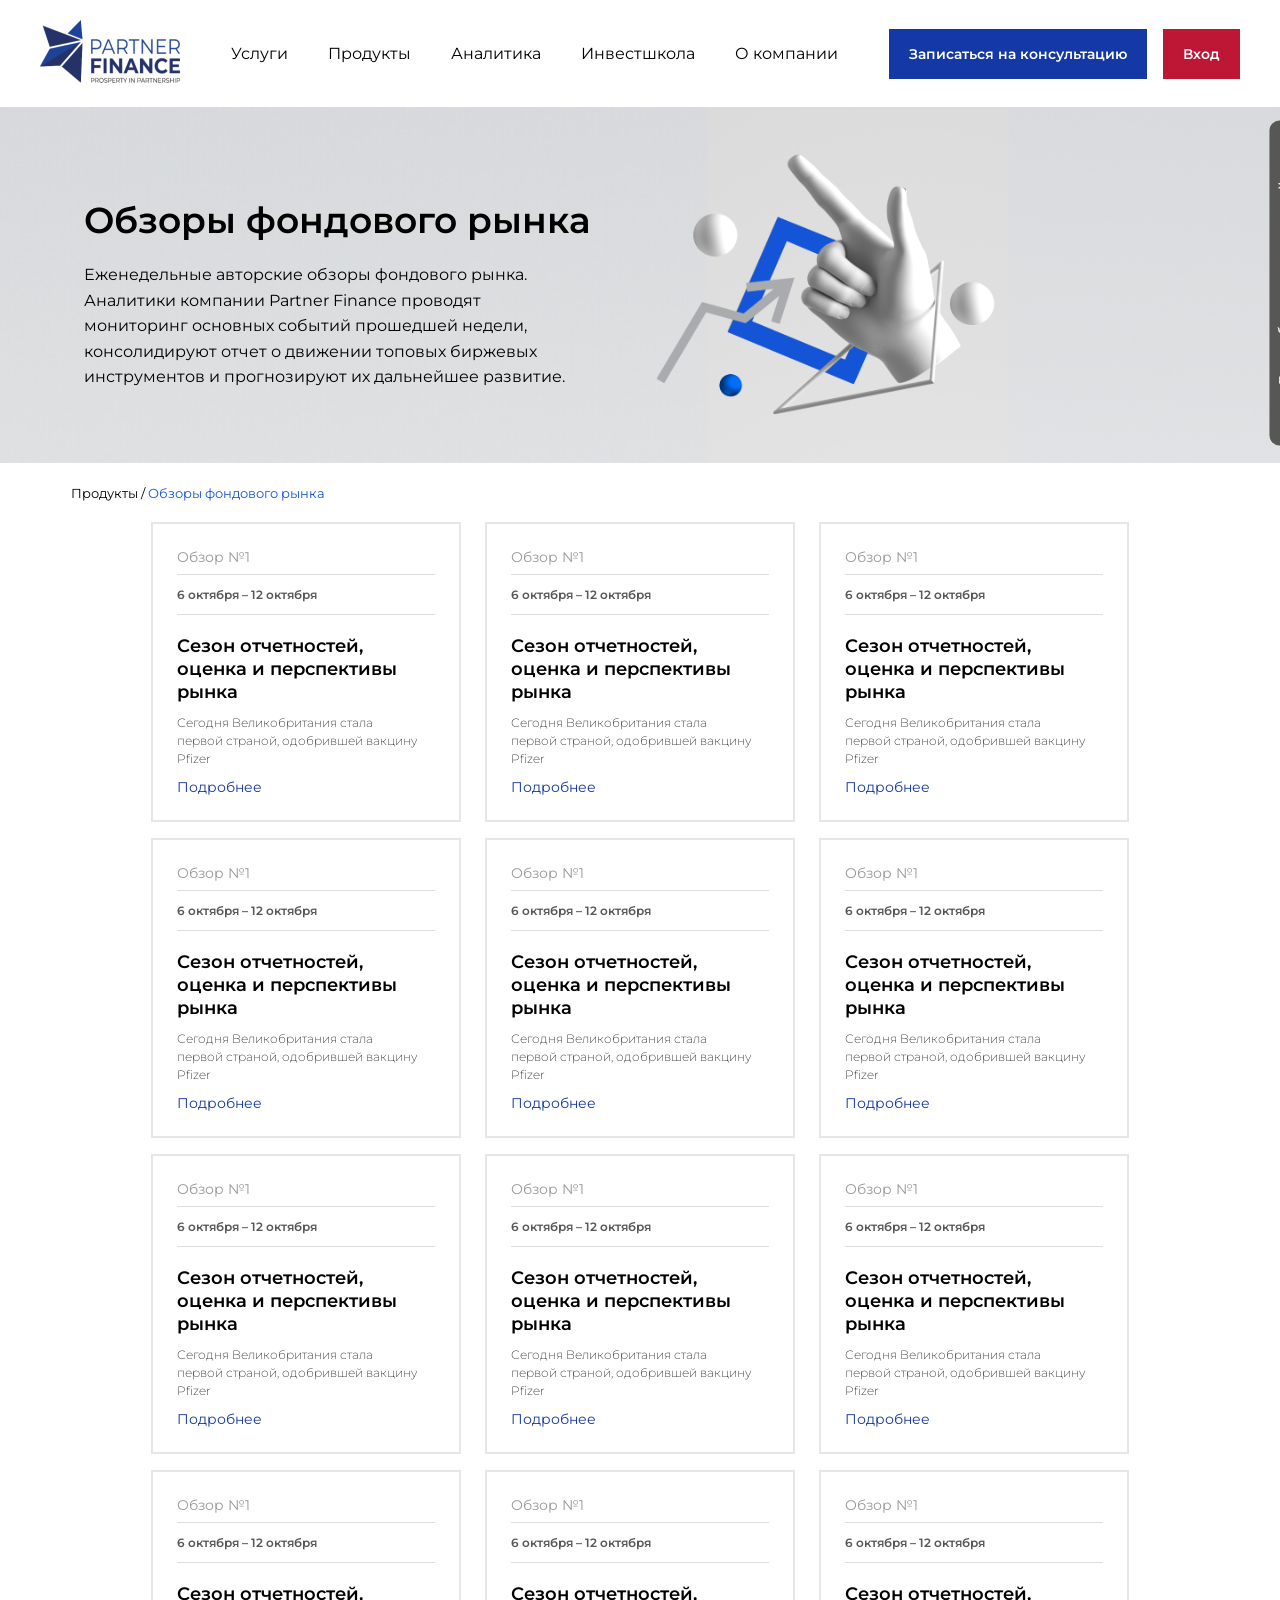
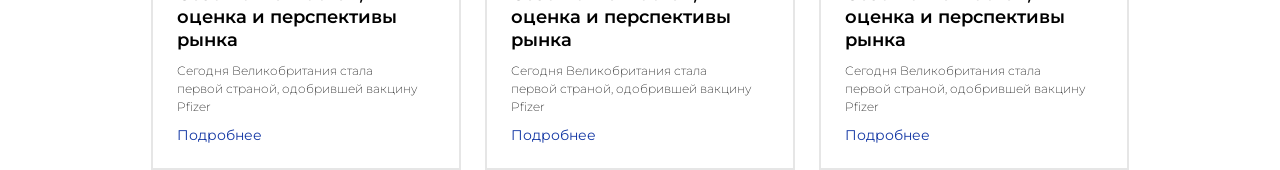
==== index.html @ 8e69de47 "create a stock market reviews website" ====
<!DOCTYPE html>
<html lang="en">

<head>
    <meta charset="UTF-8">
    <title>lesson-4</title>
    <link href="css/style.css" rel="stylesheet" type="text/css">
</head>

<body>
    <header class="header">
        <a href="#" class="header__logo"><img src="img/partner_logo.png" alt="Partner logo"
                style="max-width: 140px;"></a>
        <nav class="menu">
            <ul class="menu__list">
                <li class="menu__item"><a href="#" class="menu__link">Услуги</a></li>
                <li class="menu__item"><a href="#" class="menu__link">Продукты</a></li>
                <li class="menu__item"><a href="#" class="menu__link">Аналитика</a></li>
                <li class="menu__item"><a href="#" class="menu__link">Инвестшкола</a></li>
                <li class="menu__item"><a href="#" class="menu__link">О компании</a></li>
            </ul>
        </nav>

        <aside class="header__options">
            <a href="#" class="btn__consult">Записаться на консультацию</a>
            <a href="#" class="btn__login">Вход</a>
        </aside>
    </header>
    <main>
        <section class="hero">
            <img src="img/banner.png" alt="Фоновое изображение" class="hero__img">
            <div class="side-news-button">
                <span>Всегда быть в курсе новостей</span>
            </div>
            <div class="hero__text">
                <h1>Обзоры фондового рынка</h1>
                <p>
                    Еженедельные авторские обзоры фондового рынка. Аналитики компании Partner Finance проводят
                    мониторинг основных событий прошедшей недели, консолидируют отчет о движении топовых биржевых
                    инструментов и прогнозируют их дальнейшее развитие.
                </p>
            </div>
        </section>
        <nav class="breadcrumb">
            <small>Продукты / <span>Обзоры фондового рынка</span></small>
        </nav>
        <div class="reviews-container">
            <article class="review-card">
                <h4 class="review-card__number">Обзор №1</h4>
                <time class="review-card__date" datetime="2023-10-06">6 октября – 12 октября</time>
                <h3 class="review-card__title">Сезон отчетностей, оценка и перспективы рынка</h3>
                <p class="review-card__description">
                    Сегодня Великобритания стала первой страной, одобрившей вакцину Pfizer
                </p>
                <a href="#" class="review-card__link">Подробнее</a>
            </article>
            <article class="review-card">
                <h4 class="review-card__number">Обзор №1</h4>
                <time class="review-card__date" datetime="2023-10-06">6 октября – 12 октября</time>
                <h3 class="review-card__title">Сезон отчетностей, оценка и перспективы рынка</h3>
                <p class="review-card__description">
                    Сегодня Великобритания стала первой страной, одобрившей вакцину Pfizer
                </p>
                <a href="#" class="review-card__link">Подробнее</a>
            </article>
            <article class="review-card">
                <h4 class="review-card__number">Обзор №1</h4>
                <time class="review-card__date" datetime="2023-10-06">6 октября – 12 октября</time>
                <h3 class="review-card__title">Сезон отчетностей, оценка и перспективы рынка</h3>
                <p class="review-card__description">
                    Сегодня Великобритания стала первой страной, одобрившей вакцину Pfizer
                </p>
                <a href="#" class="review-card__link">Подробнее</a>
            </article>
            <article class="review-card">
                <h4 class="review-card__number">Обзор №1</h4>
                <time class="review-card__date" datetime="2023-10-06">6 октября – 12 октября</time>
                <h3 class="review-card__title">Сезон отчетностей, оценка и перспективы рынка</h3>
                <p class="review-card__description">
                    Сегодня Великобритания стала первой страной, одобрившей вакцину Pfizer
                </p>
                <a href="#" class="review-card__link">Подробнее</a>
            </article>
            <article class="review-card">
                <h4 class="review-card__number">Обзор №1</h4>
                <time class="review-card__date" datetime="2023-10-06">6 октября – 12 октября</time>
                <h3 class="review-card__title">Сезон отчетностей, оценка и перспективы рынка</h3>
                <p class="review-card__description">
                    Сегодня Великобритания стала первой страной, одобрившей вакцину Pfizer
                </p>
                <a href="#" class="review-card__link">Подробнее</a>
            </article>
            <article class="review-card">
                <h4 class="review-card__number">Обзор №1</h4>
                <time class="review-card__date" datetime="2023-10-06">6 октября – 12 октября</time>
                <h3 class="review-card__title">Сезон отчетностей, оценка и перспективы рынка</h3>
                <p class="review-card__description">
                    Сегодня Великобритания стала первой страной, одобрившей вакцину Pfizer
                </p>
                <a href="#" class="review-card__link">Подробнее</a>
            </article>
            <article class="review-card">
                <h4 class="review-card__number">Обзор №1</h4>
                <time class="review-card__date" datetime="2023-10-06">6 октября – 12 октября</time>
                <h3 class="review-card__title">Сезон отчетностей, оценка и перспективы рынка</h3>
                <p class="review-card__description">
                    Сегодня Великобритания стала первой страной, одобрившей вакцину Pfizer
                </p>
                <a href="#" class="review-card__link">Подробнее</a>
            </article>
            <article class="review-card">
                <h4 class="review-card__number">Обзор №1</h4>
                <time class="review-card__date" datetime="2023-10-06">6 октября – 12 октября</time>
                <h3 class="review-card__title">Сезон отчетностей, оценка и перспективы рынка</h3>
                <p class="review-card__description">
                    Сегодня Великобритания стала первой страной, одобрившей вакцину Pfizer
                </p>
                <a href="#" class="review-card__link">Подробнее</a>
            </article>
            <article class="review-card">
                <h4 class="review-card__number">Обзор №1</h4>
                <time class="review-card__date" datetime="2023-10-06">6 октября – 12 октября</time>
                <h3 class="review-card__title">Сезон отчетностей, оценка и перспективы рынка</h3>
                <p class="review-card__description">
                    Сегодня Великобритания стала первой страной, одобрившей вакцину Pfizer
                </p>
                <a href="#" class="review-card__link">Подробнее</a>
            </article>
            <article class="review-card">
                <h4 class="review-card__number">Обзор №1</h4>
                <time class="review-card__date" datetime="2023-10-06">6 октября – 12 октября</time>
                <h3 class="review-card__title">Сезон отчетностей, оценка и перспективы рынка</h3>
                <p class="review-card__description">
                    Сегодня Великобритания стала первой страной, одобрившей вакцину Pfizer
                </p>
                <a href="#" class="review-card__link">Подробнее</a>
            </article>
            <article class="review-card">
                <h4 class="review-card__number">Обзор №1</h4>
                <time class="review-card__date" datetime="2023-10-06">6 октября – 12 октября</time>
                <h3 class="review-card__title">Сезон отчетностей, оценка и перспективы рынка</h3>
                <p class="review-card__description">
                    Сегодня Великобритания стала первой страной, одобрившей вакцину Pfizer
                </p>
                <a href="#" class="review-card__link">Подробнее</a>
            </article>
            <article class="review-card">
                <h4 class="review-card__number">Обзор №1</h4>
                <time class="review-card__date" datetime="2023-10-06">6 октября – 12 октября</time>
                <h3 class="review-card__title">Сезон отчетностей, оценка и перспективы рынка</h3>
                <p class="review-card__description">
                    Сегодня Великобритания стала первой страной, одобрившей вакцину Pfizer
                </p>
                <a href="#" class="review-card__link">Подробнее</a>
            </article>

        </div>

    </main>
</body>

</html>
---- css/style.css ----
@font-face {
    font-family: "Montserrat";
    src: url("../fonts/Montserrat-Thin.ttf") format("truetype");
    font-weight: 100;
    font-style: normal;
    font-display: swap;
}

@font-face {
    font-family: "Montserrat";
    src: url("../fonts/Montserrat-Light.ttf") format("truetype");
    font-weight: 200;
    font-style: normal;
    font-display: swap;
}

@font-face {
    font-family: "Montserrat";
    src: url("../fonts/Montserrat-ExtraLight.ttf") format("truetype");
    font-weight: 300;
    font-style: normal;
    font-display: swap;
}

@font-face {
    font-family: "Montserrat";
    src: url("../fonts/Montserrat-Regular.ttf") format("truetype");
    font-weight: 400;
    font-style: normal;
    font-display: swap;
}

@font-face {
    font-family: "Montserrat";
    src: url("../fonts/Montserrat-Medium.ttf") format("truetype");
    font-weight: 500;
    font-style: normal;
    font-display: swap;
}

@font-face {
    font-family: "Montserrat";
    src: url("../fonts/Montserrat-SemiBold.ttf") format("truetype");
    font-weight: 600;
    font-style: normal;
    font-display: swap;
}

@font-face {
    font-family: "Montserrat";
    src: url("../fonts/Montserrat-Bold.ttf") format("truetype");
    font-weight: 700;
    font-style: normal;
    font-display: swap;
}

@font-face {
    font-family: "Montserrat";
    src: url("../fonts/Montserrat-ExtraBold.ttf") format("truetype");
    font-weight: 800;
    font-style: normal;
    font-display: swap;
}

@font-face {
    font-family: "Montserrat";
    src: url("../fonts/Montserrat-Black.ttf") format("truetype");
    font-weight: 900;
    font-style: normal;
    font-display: swap;
}

* {
    margin: 0;
    padding: 0;
    border: 0;
    outline: 0;
    box-sizing: border-box;
}

html,body{
    overflow: hidden;
}

a {
    color: #000000;
    text-decoration: none;
}

li {
    list-style: none;
}

button {
    cursor: pointer;
}

.header {
    display: flex;
    justify-content: space-between;
    align-items: center;
    padding: 20px 40px;
}

.menu__list {
    display: flex;
    gap: 40px;
}

.menu__link {
    font-family: "Montserrat", sans-serif;
    font-weight: 400;
    color: #000000;
    font-size: 16px;
}

.header__options {
    display: flex;
    gap: 16px;
}

.btn__consult,
.btn__login {
    font-family: "Montserrat", sans-serif;
    font-weight: 600;
    font-size: 14px;
    padding: 16px 20px;
    display: inline-block;
    color: #fff;
}

.btn__consult {
    background-color: #1438A5;
    color: #fff;
}

.btn__consult:hover {
    background-color: #001ed6;
}

.btn__login {
    background-color: #BE1736;
    color: #fff;
}

.btn__login:hover {
    background-color: #b51717;
}

.hero {
    position: relative;
}

.hero__img {
    position: relative;
    width: 100%;
    display: block;
}

.hero__text {
    position: absolute;
    top: 20%;
    left: 5%;
    text-align: left;
    padding: 20px;
    max-width: 960px;
    z-index: 2;
}

.side-news-button {

    position: absolute;
    top: 45%;
    left: 87.7%;

    >span {
        width: max-content;
        color: #FFFFFF;
        padding: 7px 61px;
        border-radius: 10px 10px 0 0;
        background: #575756;
        transform: rotate(-90deg);
        display: block;
    }
}

.hero__text h1 {
    font-family: "Montserrat", sans-serif;
    font-size: 36px;
    margin-bottom: 20px;
    font-weight: 600;
}

.hero__text p {
    font-family: "Montserrat", sans-serif;
    font-size: 16px;
    line-height: 1.6;
    max-width: 500px;
    font-weight: 400;
}

.breadcrumb {
    font-family: "Montserrat", sans-serif;
    font-size: 16px;
    font-weight: 400;
    margin: 20px 71px;
}

.breadcrumb span {
    color: #1455D8;
}

.reviews-container {
    display: flex;
    flex-wrap: wrap;
    gap: 16px 24px;
    width: 978px;
    margin: 0 auto;
    font-family: 'Montserrat', sans-serif;
}

.review-card {
    width: 310px;
    height: 300px;
    box-sizing: border-box;
    border: 2px solid #e6e6e6;
    background-color: #fff;
    padding: 24px;
    display: flex;
    flex-direction: column;
    justify-content: space-between;
}

.review-card:hover {
    box-shadow: 0 2px 12px rgba(0, 0, 0, 0.05);
}

.review-card__number {
    font-family: 'Montserrat', sans-serif;
    font-size: 14px;
    color: #999;
    margin: 0 0 8px;
    font-weight: 400;
}

.review-card__date {
    font-family: 'Montserrat', sans-serif;
    font-size: 12px;
    font-weight: 600;
    color: #575756;
    padding: 12px 0;
    margin: 0 0 8px;
    border-top: 1px solid #ddd;
    border-bottom: 1px solid #ddd;
    display: inline-block;
    align-items: center;
}

.review-card__title {
    font-family: 'Montserrat', sans-serif;
    font-size: 18px;
    font-weight: 600;
    color: #000;
    margin: 12px 0 8px;
    line-height: 1.3;
    flex-grow: 1;
}

.review-card__description {
    font-family: 'Montserrat', sans-serif;
    font-weight: 300;
    font-size: 12px;
    color: #000000;
    line-height: 1.5;
    max-width: 240px;
    margin: 0 0 10px;
}

.review-card__link {
    font-family: 'Montserrat', sans-serif;
    font-size: 14px;
    font-weight: 400;
    color: #1438A5;
    text-decoration: none;
    justify-content: center;
}

.review-card__link:hover {
    text-decoration: underline;
}
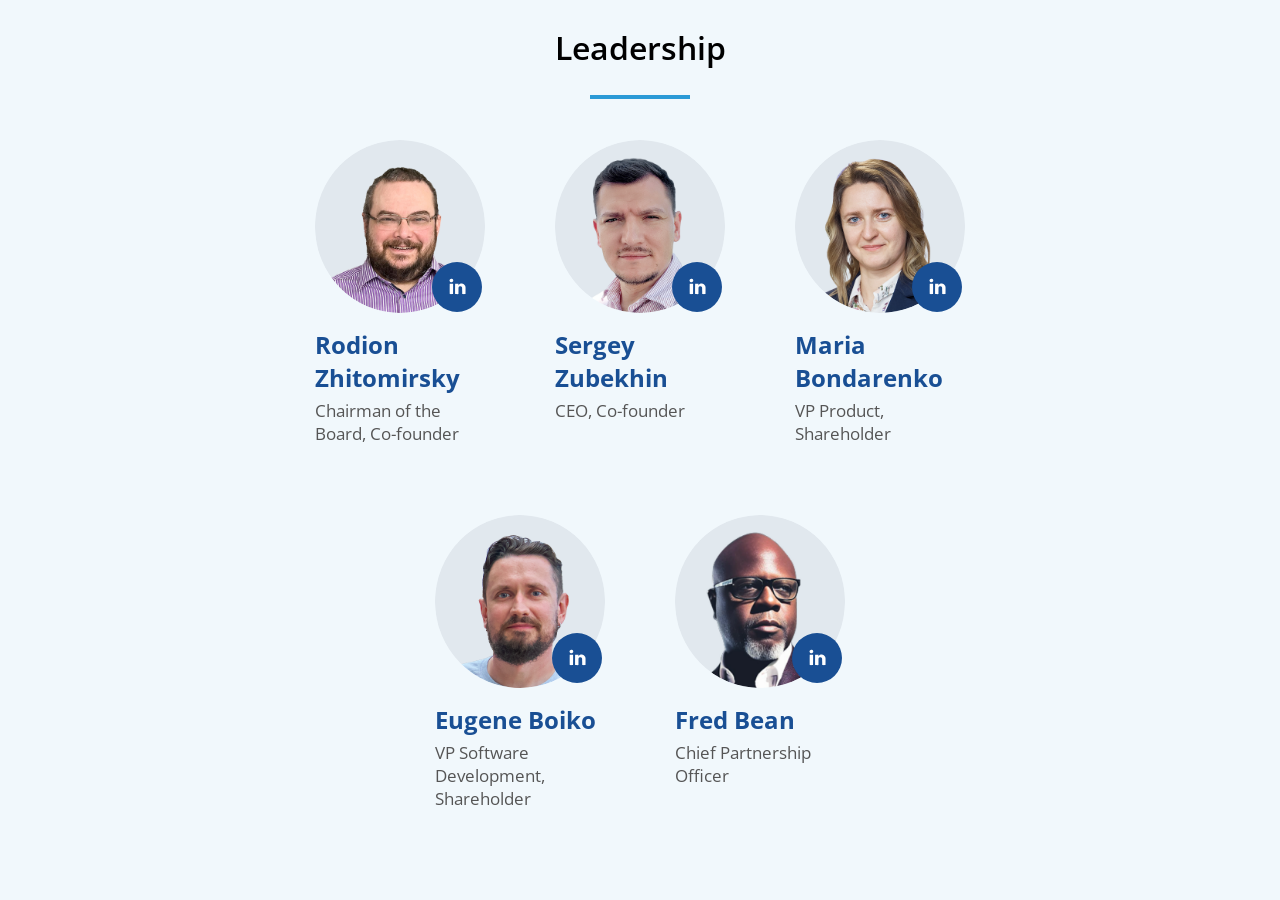
==== commit 7badfd35: "add main structure of website" ====
--- a/index.html
+++ b/index.html
@@ -3,159 +3,124 @@
 
 <head>
     <meta charset="UTF-8">
-    <title>lesson-4</title>
-    <link href="css/style.css" rel="stylesheet" type="text/css">
+    <title>Leadership Team</title>
+    <link rel="stylesheet" href="css/style.css">
 </head>
 
 <body>
-    <header class="header">
-        <a href="#" class="header__logo"><img src="img/partner_logo.png" alt="Partner logo"
-                style="max-width: 140px;"></a>
-        <nav class="menu">
-            <ul class="menu__list">
-                <li class="menu__item"><a href="#" class="menu__link">Услуги</a></li>
-                <li class="menu__item"><a href="#" class="menu__link">Продукты</a></li>
-                <li class="menu__item"><a href="#" class="menu__link">Аналитика</a></li>
-                <li class="menu__item"><a href="#" class="menu__link">Инвестшкола</a></li>
-                <li class="menu__item"><a href="#" class="menu__link">О компании</a></li>
-            </ul>
-        </nav>
+    <main class="main-content">
+        <section class="leadership-section" aria-labelledby="leadership-title">
+            <h1 class="section-title">Leadership</h1>
+            <img src="images/line.png" alt="Decorative line" class="line__image">
+            <div class="top-row">
+                <article class="team-member">
+                    <img src="images/Rodion_Zhitomirsky.png" alt="Rodion Zhitomirsky photo" class="team-member__photo">
+                    <div class="team-member__logo">
+                        <svg width="50" height="50" viewBox="0 0 50 50" fill="none" xmlns="http://www.w3.org/2000/svg">
+                            <circle cx="25" cy="25" r="25" fill="#194F94" />
+                            <path
+                                d="M21.0933 21.8805C21.1656 22.071 21.1407 31.9995 21.0678 32.0803C20.995 32.1609 17.9373 32.1887 17.7907 32.1101C17.7171 32.0707 17.6701 21.8824 17.7432 21.8092C17.7569 21.7954 18.5081 21.7842 19.4124 21.7842H21.0567L21.0933 21.8805Z"
+                                fill="white" />
+                            <path
+                                d="M30.6187 21.6476C31.6989 21.8676 32.6979 22.7117 33.136 23.7745C33.3083 24.1928 33.4176 24.5598 33.4658 24.8823C33.4843 25.0063 33.5154 25.2091 33.5348 25.333C33.5906 25.6881 33.5874 32.0479 33.5315 32.1039C33.4647 32.1708 30.3028 32.1685 30.2473 32.1015C30.2209 32.0697 30.2023 31.0651 30.1909 29.0503C30.1714 25.6372 30.1808 25.7509 29.8617 25.0326C29.4774 24.1674 28.1504 23.9497 27.2553 24.6052C27.0797 24.7337 26.7341 25.1421 26.687 25.2767C26.6762 25.3076 26.6318 25.409 26.5885 25.502C26.5106 25.6689 26.5095 25.7091 26.4987 28.8719C26.4879 32.0121 26.4863 32.0737 26.4139 32.1125C26.3084 32.169 23.211 32.1458 23.1533 32.088C23.0805 32.015 23.0815 21.8671 23.1543 21.8207C23.1883 21.799 23.8538 21.7884 24.8413 21.7939L26.4722 21.8029L26.4909 22.4758C26.5128 23.2625 26.5196 23.2726 26.7858 22.9141C27.6073 21.8074 29.0547 21.3292 30.6187 21.6476Z"
+                                fill="white" />
+                            <path
+                                d="M19.9308 16.8272C21.5341 17.1318 21.835 19.3646 20.37 20.0858C19.2719 20.6263 17.9256 20.1348 17.6042 19.0761C17.1831 17.6891 18.3797 16.5325 19.9308 16.8272Z"
+                                fill="white" />
+                        </svg>
 
-        <aside class="header__options">
-            <a href="#" class="btn__consult">Записаться на консультацию</a>
-            <a href="#" class="btn__login">Вход</a>
-        </aside>
-    </header>
-    <main>
-        <section class="hero">
-            <img src="img/banner.png" alt="Фоновое изображение" class="hero__img">
-            <div class="side-news-button">
-                <span>Всегда быть в курсе новостей</span>
+                    </div>
+                    <h2 class="team-member__name">Rodion Zhitomirsky</h2>
+                    <p class="team-member__role">Chairman of the Board, Co-founder</p>
+                </article>
+
+                <article class="team-member">
+                    <img src="images/Sergey_Zubekhin.png" alt="Sergey Zubekhin photo" class="team-member__photo">
+                    <div class="team-member__logo">
+                        <svg width="50" height="50" viewBox="0 0 50 50" fill="none" xmlns="http://www.w3.org/2000/svg">
+                            <circle cx="25" cy="25" r="25" fill="#194F94" />
+                            <path
+                                d="M21.0933 21.8805C21.1656 22.071 21.1407 31.9995 21.0678 32.0803C20.995 32.1609 17.9373 32.1887 17.7907 32.1101C17.7171 32.0707 17.6701 21.8824 17.7432 21.8092C17.7569 21.7954 18.5081 21.7842 19.4124 21.7842H21.0567L21.0933 21.8805Z"
+                                fill="white" />
+                            <path
+                                d="M30.6187 21.6476C31.6989 21.8676 32.6979 22.7117 33.136 23.7745C33.3083 24.1928 33.4176 24.5598 33.4658 24.8823C33.4843 25.0063 33.5154 25.2091 33.5348 25.333C33.5906 25.6881 33.5874 32.0479 33.5315 32.1039C33.4647 32.1708 30.3028 32.1685 30.2473 32.1015C30.2209 32.0697 30.2023 31.0651 30.1909 29.0503C30.1714 25.6372 30.1808 25.7509 29.8617 25.0326C29.4774 24.1674 28.1504 23.9497 27.2553 24.6052C27.0797 24.7337 26.7341 25.1421 26.687 25.2767C26.6762 25.3076 26.6318 25.409 26.5885 25.502C26.5106 25.6689 26.5095 25.7091 26.4987 28.8719C26.4879 32.0121 26.4863 32.0737 26.4139 32.1125C26.3084 32.169 23.211 32.1458 23.1533 32.088C23.0805 32.015 23.0815 21.8671 23.1543 21.8207C23.1883 21.799 23.8538 21.7884 24.8413 21.7939L26.4722 21.8029L26.4909 22.4758C26.5128 23.2625 26.5196 23.2726 26.7858 22.9141C27.6073 21.8074 29.0547 21.3292 30.6187 21.6476Z"
+                                fill="white" />
+                            <path
+                                d="M19.9308 16.8272C21.5341 17.1318 21.835 19.3646 20.37 20.0858C19.2719 20.6263 17.9256 20.1348 17.6042 19.0761C17.1831 17.6891 18.3797 16.5325 19.9308 16.8272Z"
+                                fill="white" />
+                        </svg>
+
+                    </div>
+                    <h2 class="team-member__name">Sergey Zubekhin</h2>
+                    <p class="team-member__role">CEO, Co-founder</p>
+                </article>
+
+                <article class="team-member">
+                    <img src="images/Maria_Bondarenko.png" alt="Maria Bondarenko photo" class="team-member__photo">
+                    <div class="team-member__logo">
+                        <svg width="50" height="50" viewBox="0 0 50 50" fill="none" xmlns="http://www.w3.org/2000/svg">
+                            <circle cx="25" cy="25" r="25" fill="#194F94" />
+                            <path
+                                d="M21.0933 21.8805C21.1656 22.071 21.1407 31.9995 21.0678 32.0803C20.995 32.1609 17.9373 32.1887 17.7907 32.1101C17.7171 32.0707 17.6701 21.8824 17.7432 21.8092C17.7569 21.7954 18.5081 21.7842 19.4124 21.7842H21.0567L21.0933 21.8805Z"
+                                fill="white" />
+                            <path
+                                d="M30.6187 21.6476C31.6989 21.8676 32.6979 22.7117 33.136 23.7745C33.3083 24.1928 33.4176 24.5598 33.4658 24.8823C33.4843 25.0063 33.5154 25.2091 33.5348 25.333C33.5906 25.6881 33.5874 32.0479 33.5315 32.1039C33.4647 32.1708 30.3028 32.1685 30.2473 32.1015C30.2209 32.0697 30.2023 31.0651 30.1909 29.0503C30.1714 25.6372 30.1808 25.7509 29.8617 25.0326C29.4774 24.1674 28.1504 23.9497 27.2553 24.6052C27.0797 24.7337 26.7341 25.1421 26.687 25.2767C26.6762 25.3076 26.6318 25.409 26.5885 25.502C26.5106 25.6689 26.5095 25.7091 26.4987 28.8719C26.4879 32.0121 26.4863 32.0737 26.4139 32.1125C26.3084 32.169 23.211 32.1458 23.1533 32.088C23.0805 32.015 23.0815 21.8671 23.1543 21.8207C23.1883 21.799 23.8538 21.7884 24.8413 21.7939L26.4722 21.8029L26.4909 22.4758C26.5128 23.2625 26.5196 23.2726 26.7858 22.9141C27.6073 21.8074 29.0547 21.3292 30.6187 21.6476Z"
+                                fill="white" />
+                            <path
+                                d="M19.9308 16.8272C21.5341 17.1318 21.835 19.3646 20.37 20.0858C19.2719 20.6263 17.9256 20.1348 17.6042 19.0761C17.1831 17.6891 18.3797 16.5325 19.9308 16.8272Z"
+                                fill="white" />
+                        </svg>
+
+                    </div>
+                    <h2 class="team-member__name">Maria Bondarenko</h2>
+                    <p class="team-member__role">VP Product, Shareholder</p>
+                </article>
             </div>
-            <div class="hero__text">
-                <h1>Обзоры фондового рынка</h1>
-                <p>
-                    Еженедельные авторские обзоры фондового рынка. Аналитики компании Partner Finance проводят
-                    мониторинг основных событий прошедшей недели, консолидируют отчет о движении топовых биржевых
-                    инструментов и прогнозируют их дальнейшее развитие.
-                </p>
+
+            <div class="bottom-row">
+                <article class="team-member">
+                    <img src="images/Eugene_Boiko.png" alt="Eugene Boiko photo" class="team-member__photo">
+                    <div class="team-member__logo">
+                        <svg width="50" height="50" viewBox="0 0 50 50" fill="none" xmlns="http://www.w3.org/2000/svg">
+                            <circle cx="25" cy="25" r="25" fill="#194F94" />
+                            <path
+                                d="M21.0933 21.8805C21.1656 22.071 21.1407 31.9995 21.0678 32.0803C20.995 32.1609 17.9373 32.1887 17.7907 32.1101C17.7171 32.0707 17.6701 21.8824 17.7432 21.8092C17.7569 21.7954 18.5081 21.7842 19.4124 21.7842H21.0567L21.0933 21.8805Z"
+                                fill="white" />
+                            <path
+                                d="M30.6187 21.6476C31.6989 21.8676 32.6979 22.7117 33.136 23.7745C33.3083 24.1928 33.4176 24.5598 33.4658 24.8823C33.4843 25.0063 33.5154 25.2091 33.5348 25.333C33.5906 25.6881 33.5874 32.0479 33.5315 32.1039C33.4647 32.1708 30.3028 32.1685 30.2473 32.1015C30.2209 32.0697 30.2023 31.0651 30.1909 29.0503C30.1714 25.6372 30.1808 25.7509 29.8617 25.0326C29.4774 24.1674 28.1504 23.9497 27.2553 24.6052C27.0797 24.7337 26.7341 25.1421 26.687 25.2767C26.6762 25.3076 26.6318 25.409 26.5885 25.502C26.5106 25.6689 26.5095 25.7091 26.4987 28.8719C26.4879 32.0121 26.4863 32.0737 26.4139 32.1125C26.3084 32.169 23.211 32.1458 23.1533 32.088C23.0805 32.015 23.0815 21.8671 23.1543 21.8207C23.1883 21.799 23.8538 21.7884 24.8413 21.7939L26.4722 21.8029L26.4909 22.4758C26.5128 23.2625 26.5196 23.2726 26.7858 22.9141C27.6073 21.8074 29.0547 21.3292 30.6187 21.6476Z"
+                                fill="white" />
+                            <path
+                                d="M19.9308 16.8272C21.5341 17.1318 21.835 19.3646 20.37 20.0858C19.2719 20.6263 17.9256 20.1348 17.6042 19.0761C17.1831 17.6891 18.3797 16.5325 19.9308 16.8272Z"
+                                fill="white" />
+                        </svg>
+
+                    </div>
+                    <h2 class="team-member__name">Eugene Boiko</h2>
+                    <p class="team-member__role">VP Software Development, Shareholder</p>
+                </article>
+
+                <article class="team-member">
+                    <img src="images/Fred_Bean.png" alt="Fred Bean photo" class="team-member__photo">
+                    <div class="team-member__logo">
+                        <svg width="50" height="50" viewBox="0 0 50 50" fill="none" xmlns="http://www.w3.org/2000/svg">
+                            <circle cx="25" cy="25" r="25" fill="#194F94" />
+                            <path
+                                d="M21.0933 21.8805C21.1656 22.071 21.1407 31.9995 21.0678 32.0803C20.995 32.1609 17.9373 32.1887 17.7907 32.1101C17.7171 32.0707 17.6701 21.8824 17.7432 21.8092C17.7569 21.7954 18.5081 21.7842 19.4124 21.7842H21.0567L21.0933 21.8805Z"
+                                fill="white" />
+                            <path
+                                d="M30.6187 21.6476C31.6989 21.8676 32.6979 22.7117 33.136 23.7745C33.3083 24.1928 33.4176 24.5598 33.4658 24.8823C33.4843 25.0063 33.5154 25.2091 33.5348 25.333C33.5906 25.6881 33.5874 32.0479 33.5315 32.1039C33.4647 32.1708 30.3028 32.1685 30.2473 32.1015C30.2209 32.0697 30.2023 31.0651 30.1909 29.0503C30.1714 25.6372 30.1808 25.7509 29.8617 25.0326C29.4774 24.1674 28.1504 23.9497 27.2553 24.6052C27.0797 24.7337 26.7341 25.1421 26.687 25.2767C26.6762 25.3076 26.6318 25.409 26.5885 25.502C26.5106 25.6689 26.5095 25.7091 26.4987 28.8719C26.4879 32.0121 26.4863 32.0737 26.4139 32.1125C26.3084 32.169 23.211 32.1458 23.1533 32.088C23.0805 32.015 23.0815 21.8671 23.1543 21.8207C23.1883 21.799 23.8538 21.7884 24.8413 21.7939L26.4722 21.8029L26.4909 22.4758C26.5128 23.2625 26.5196 23.2726 26.7858 22.9141C27.6073 21.8074 29.0547 21.3292 30.6187 21.6476Z"
+                                fill="white" />
+                            <path
+                                d="M19.9308 16.8272C21.5341 17.1318 21.835 19.3646 20.37 20.0858C19.2719 20.6263 17.9256 20.1348 17.6042 19.0761C17.1831 17.6891 18.3797 16.5325 19.9308 16.8272Z"
+                                fill="white" />
+                        </svg>
+
+                    </div>
+                    <h2 class="team-member__name">Fred Bean</h2>
+                    <p class="team-member__role">Chief Partnership Officer</p>
+                </article>
             </div>
         </section>
-        <nav class="breadcrumb">
-            <small>Продукты / <span>Обзоры фондового рынка</span></small>
-        </nav>
-        <div class="reviews-container">
-            <article class="review-card">
-                <h4 class="review-card__number">Обзор №1</h4>
-                <time class="review-card__date" datetime="2023-10-06">6 октября – 12 октября</time>
-                <h3 class="review-card__title">Сезон отчетностей, оценка и перспективы рынка</h3>
-                <p class="review-card__description">
-                    Сегодня Великобритания стала первой страной, одобрившей вакцину Pfizer
-                </p>
-                <a href="#" class="review-card__link">Подробнее</a>
-            </article>
-            <article class="review-card">
-                <h4 class="review-card__number">Обзор №1</h4>
-                <time class="review-card__date" datetime="2023-10-06">6 октября – 12 октября</time>
-                <h3 class="review-card__title">Сезон отчетностей, оценка и перспективы рынка</h3>
-                <p class="review-card__description">
-                    Сегодня Великобритания стала первой страной, одобрившей вакцину Pfizer
-                </p>
-                <a href="#" class="review-card__link">Подробнее</a>
-            </article>
-            <article class="review-card">
-                <h4 class="review-card__number">Обзор №1</h4>
-                <time class="review-card__date" datetime="2023-10-06">6 октября – 12 октября</time>
-                <h3 class="review-card__title">Сезон отчетностей, оценка и перспективы рынка</h3>
-                <p class="review-card__description">
-                    Сегодня Великобритания стала первой страной, одобрившей вакцину Pfizer
-                </p>
-                <a href="#" class="review-card__link">Подробнее</a>
-            </article>
-            <article class="review-card">
-                <h4 class="review-card__number">Обзор №1</h4>
-                <time class="review-card__date" datetime="2023-10-06">6 октября – 12 октября</time>
-                <h3 class="review-card__title">Сезон отчетностей, оценка и перспективы рынка</h3>
-                <p class="review-card__description">
-                    Сегодня Великобритания стала первой страной, одобрившей вакцину Pfizer
-                </p>
-                <a href="#" class="review-card__link">Подробнее</a>
-            </article>
-            <article class="review-card">
-                <h4 class="review-card__number">Обзор №1</h4>
-                <time class="review-card__date" datetime="2023-10-06">6 октября – 12 октября</time>
-                <h3 class="review-card__title">Сезон отчетностей, оценка и перспективы рынка</h3>
-                <p class="review-card__description">
-                    Сегодня Великобритания стала первой страной, одобрившей вакцину Pfizer
-                </p>
-                <a href="#" class="review-card__link">Подробнее</a>
-            </article>
-            <article class="review-card">
-                <h4 class="review-card__number">Обзор №1</h4>
-                <time class="review-card__date" datetime="2023-10-06">6 октября – 12 октября</time>
-                <h3 class="review-card__title">Сезон отчетностей, оценка и перспективы рынка</h3>
-                <p class="review-card__description">
-                    Сегодня Великобритания стала первой страной, одобрившей вакцину Pfizer
-                </p>
-                <a href="#" class="review-card__link">Подробнее</a>
-            </article>
-            <article class="review-card">
-                <h4 class="review-card__number">Обзор №1</h4>
-                <time class="review-card__date" datetime="2023-10-06">6 октября – 12 октября</time>
-                <h3 class="review-card__title">Сезон отчетностей, оценка и перспективы рынка</h3>
-                <p class="review-card__description">
-                    Сегодня Великобритания стала первой страной, одобрившей вакцину Pfizer
-                </p>
-                <a href="#" class="review-card__link">Подробнее</a>
-            </article>
-            <article class="review-card">
-                <h4 class="review-card__number">Обзор №1</h4>
-                <time class="review-card__date" datetime="2023-10-06">6 октября – 12 октября</time>
-                <h3 class="review-card__title">Сезон отчетностей, оценка и перспективы рынка</h3>
-                <p class="review-card__description">
-                    Сегодня Великобритания стала первой страной, одобрившей вакцину Pfizer
-                </p>
-                <a href="#" class="review-card__link">Подробнее</a>
-            </article>
-            <article class="review-card">
-                <h4 class="review-card__number">Обзор №1</h4>
-                <time class="review-card__date" datetime="2023-10-06">6 октября – 12 октября</time>
-                <h3 class="review-card__title">Сезон отчетностей, оценка и перспективы рынка</h3>
-                <p class="review-card__description">
-                    Сегодня Великобритания стала первой страной, одобрившей вакцину Pfizer
-                </p>
-                <a href="#" class="review-card__link">Подробнее</a>
-            </article>
-            <article class="review-card">
-                <h4 class="review-card__number">Обзор №1</h4>
-                <time class="review-card__date" datetime="2023-10-06">6 октября – 12 октября</time>
-                <h3 class="review-card__title">Сезон отчетностей, оценка и перспективы рынка</h3>
-                <p class="review-card__description">
-                    Сегодня Великобритания стала первой страной, одобрившей вакцину Pfizer
-                </p>
-                <a href="#" class="review-card__link">Подробнее</a>
-            </article>
-            <article class="review-card">
-                <h4 class="review-card__number">Обзор №1</h4>
-                <time class="review-card__date" datetime="2023-10-06">6 октября – 12 октября</time>
-                <h3 class="review-card__title">Сезон отчетностей, оценка и перспективы рынка</h3>
-                <p class="review-card__description">
-                    Сегодня Великобритания стала первой страной, одобрившей вакцину Pfizer
-                </p>
-                <a href="#" class="review-card__link">Подробнее</a>
-            </article>
-            <article class="review-card">
-                <h4 class="review-card__number">Обзор №1</h4>
-                <time class="review-card__date" datetime="2023-10-06">6 октября – 12 октября</time>
-                <h3 class="review-card__title">Сезон отчетностей, оценка и перспективы рынка</h3>
-                <p class="review-card__description">
-                    Сегодня Великобритания стала первой страной, одобрившей вакцину Pfizer
-                </p>
-                <a href="#" class="review-card__link">Подробнее</a>
-            </article>
-
-        </div>
-
     </main>
 </body>
 
--- a/css/style.css
+++ b/css/style.css
@@ -1,71 +1,47 @@
 @font-face {
-    font-family: "Montserrat";
-    src: url("../fonts/Montserrat-Thin.ttf") format("truetype");
-    font-weight: 100;
-    font-style: normal;
-    font-display: swap;
-}
-
-@font-face {
-    font-family: "Montserrat";
-    src: url("../fonts/Montserrat-Light.ttf") format("truetype");
-    font-weight: 200;
-    font-style: normal;
-    font-display: swap;
-}
-
-@font-face {
-    font-family: "Montserrat";
-    src: url("../fonts/Montserrat-ExtraLight.ttf") format("truetype");
+    font-family: "Open Sans";
+    src: url("../fonts/OpenSans-Light.ttf") format("truetype");
     font-weight: 300;
     font-style: normal;
     font-display: swap;
 }
 
 @font-face {
-    font-family: "Montserrat";
-    src: url("../fonts/Montserrat-Regular.ttf") format("truetype");
+    font-family: "Open Sans";
+    src: url("../fonts/OpenSans-Regular.ttf") format("truetype");
     font-weight: 400;
     font-style: normal;
     font-display: swap;
 }
 
 @font-face {
-    font-family: "Montserrat";
-    src: url("../fonts/Montserrat-Medium.ttf") format("truetype");
+    font-family: "Open Sans";
+    src: url("../fonts/OpenSans-Medium.ttf") format("truetype");
     font-weight: 500;
     font-style: normal;
     font-display: swap;
 }
 
 @font-face {
-    font-family: "Montserrat";
-    src: url("../fonts/Montserrat-SemiBold.ttf") format("truetype");
+    font-family: "Open Sans";
+    src: url("../fonts/OpenSans-SemiBold.ttf") format("truetype");
     font-weight: 600;
     font-style: normal;
     font-display: swap;
 }
 
 @font-face {
-    font-family: "Montserrat";
-    src: url("../fonts/Montserrat-Bold.ttf") format("truetype");
+    font-family: "Open Sans";
+    src: url("../fonts/OpenSans-Bold.ttf") format("truetype");
     font-weight: 700;
     font-style: normal;
     font-display: swap;
 }
 
 @font-face {
-    font-family: "Montserrat";
-    src: url("../fonts/Montserrat-ExtraBold.ttf") format("truetype");
+    font-family: "Open Sans";
+    src: url("../fonts/OpenSans-ExtraBold.ttf") format("truetype");
     font-weight: 800;
-    font-style: normal;
-    font-display: swap;
-}
-
-@font-face {
-    font-family: "Montserrat";
-    src: url("../fonts/Montserrat-Black.ttf") format("truetype");
-    font-weight: 900;
     font-style: normal;
     font-display: swap;
 }
@@ -78,9 +54,6 @@
     box-sizing: border-box;
 }
 
-html,body{
-    overflow: hidden;
-}
 
 a {
     color: #000000;
@@ -95,196 +68,66 @@
     cursor: pointer;
 }
 
-.header {
-    display: flex;
-    justify-content: space-between;
-    align-items: center;
-    padding: 20px 40px;
+/* -------------main------------------- */
+
+body {
+    background: #F1F8FC;
+     font-family: "Open Sans", Arial, Helvetica, sans-serif;
 }
 
-.menu__list {
+.section-title {
+    font-weight: 600;
+    font-size: 40px;
     display: flex;
-    gap: 40px;
+    justify-content: center;
+    font-size: 2em;
+    margin: 26px auto;
 }
 
-.menu__link {
-    font-family: "Montserrat", sans-serif;
-    font-weight: 400;
-    color: #000000;
-    font-size: 16px;
+.line__image {
+    max-width: 100px;
+    display: block;
+    justify-content: center;
+    margin: 26px auto;
 }
 
-.header__options {
+.bottom-row,
+.top-row {
     display: flex;
-    gap: 16px;
+    justify-content: center;
+    gap: 40px;
+    margin-bottom: 40px;
+    flex-wrap: wrap;
 }
 
-.btn__consult,
-.btn__login {
-    font-family: "Montserrat", sans-serif;
-    font-weight: 600;
-    font-size: 14px;
-    padding: 16px 20px;
-    display: inline-block;
-    color: #fff;
+.team-member {
+    position: relative;
+    padding: 15px;
+    max-width: 200px;
 }
 
-.btn__consult {
-    background-color: #1438A5;
-    color: #fff;
+.team-member__logo{
+    position: absolute;
+    right: 9%;
+    top: 41%;
 }
 
-.btn__consult:hover {
-    background-color: #001ed6;
+.team-member__photo {
+    position: relative;
+    width: 100%;
+    border-radius: 50%;
 }
 
-.btn__login {
-    background-color: #BE1736;
-    color: #fff;
+.team-member__name {
+    color: #194F94;
+    margin: 10px 0 5px;
+    font-weight: 700;
+    font-size: 24px;
+
 }
 
-.btn__login:hover {
-    background-color: #b51717;
-}
-
-.hero {
-    position: relative;
-}
-
-.hero__img {
-    position: relative;
-    width: 100%;
-    display: block;
-}
-
-.hero__text {
-    position: absolute;
-    top: 20%;
-    left: 5%;
-    text-align: left;
-    padding: 20px;
-    max-width: 960px;
-    z-index: 2;
-}
-
-.side-news-button {
-
-    position: absolute;
-    top: 45%;
-    left: 87.7%;
-
-    >span {
-        width: max-content;
-        color: #FFFFFF;
-        padding: 7px 61px;
-        border-radius: 10px 10px 0 0;
-        background: #575756;
-        transform: rotate(-90deg);
-        display: block;
-    }
-}
-
-.hero__text h1 {
-    font-family: "Montserrat", sans-serif;
-    font-size: 36px;
-    margin-bottom: 20px;
-    font-weight: 600;
-}
-
-.hero__text p {
-    font-family: "Montserrat", sans-serif;
-    font-size: 16px;
-    line-height: 1.6;
-    max-width: 500px;
+.team-member__role {
     font-weight: 400;
-}
-
-.breadcrumb {
-    font-family: "Montserrat", sans-serif;
-    font-size: 16px;
-    font-weight: 400;
-    margin: 20px 71px;
-}
-
-.breadcrumb span {
-    color: #1455D8;
-}
-
-.reviews-container {
-    display: flex;
-    flex-wrap: wrap;
-    gap: 16px 24px;
-    width: 978px;
-    margin: 0 auto;
-    font-family: 'Montserrat', sans-serif;
-}
-
-.review-card {
-    width: 310px;
-    height: 300px;
-    box-sizing: border-box;
-    border: 2px solid #e6e6e6;
-    background-color: #fff;
-    padding: 24px;
-    display: flex;
-    flex-direction: column;
-    justify-content: space-between;
-}
-
-.review-card:hover {
-    box-shadow: 0 2px 12px rgba(0, 0, 0, 0.05);
-}
-
-.review-card__number {
-    font-family: 'Montserrat', sans-serif;
-    font-size: 14px;
-    color: #999;
-    margin: 0 0 8px;
-    font-weight: 400;
-}
-
-.review-card__date {
-    font-family: 'Montserrat', sans-serif;
-    font-size: 12px;
-    font-weight: 600;
-    color: #575756;
-    padding: 12px 0;
-    margin: 0 0 8px;
-    border-top: 1px solid #ddd;
-    border-bottom: 1px solid #ddd;
-    display: inline-block;
-    align-items: center;
-}
-
-.review-card__title {
-    font-family: 'Montserrat', sans-serif;
-    font-size: 18px;
-    font-weight: 600;
-    color: #000;
-    margin: 12px 0 8px;
-    line-height: 1.3;
-    flex-grow: 1;
-}
-
-.review-card__description {
-    font-family: 'Montserrat', sans-serif;
-    font-weight: 300;
-    font-size: 12px;
-    color: #000000;
-    line-height: 1.5;
-    max-width: 240px;
-    margin: 0 0 10px;
-}
-
-.review-card__link {
-    font-family: 'Montserrat', sans-serif;
-    font-size: 14px;
-    font-weight: 400;
-    color: #1438A5;
-    text-decoration: none;
-    justify-content: center;
-}
-
-.review-card__link:hover {
-    text-decoration: underline;
+    font-size: 17px;
+    color: #555;
 }
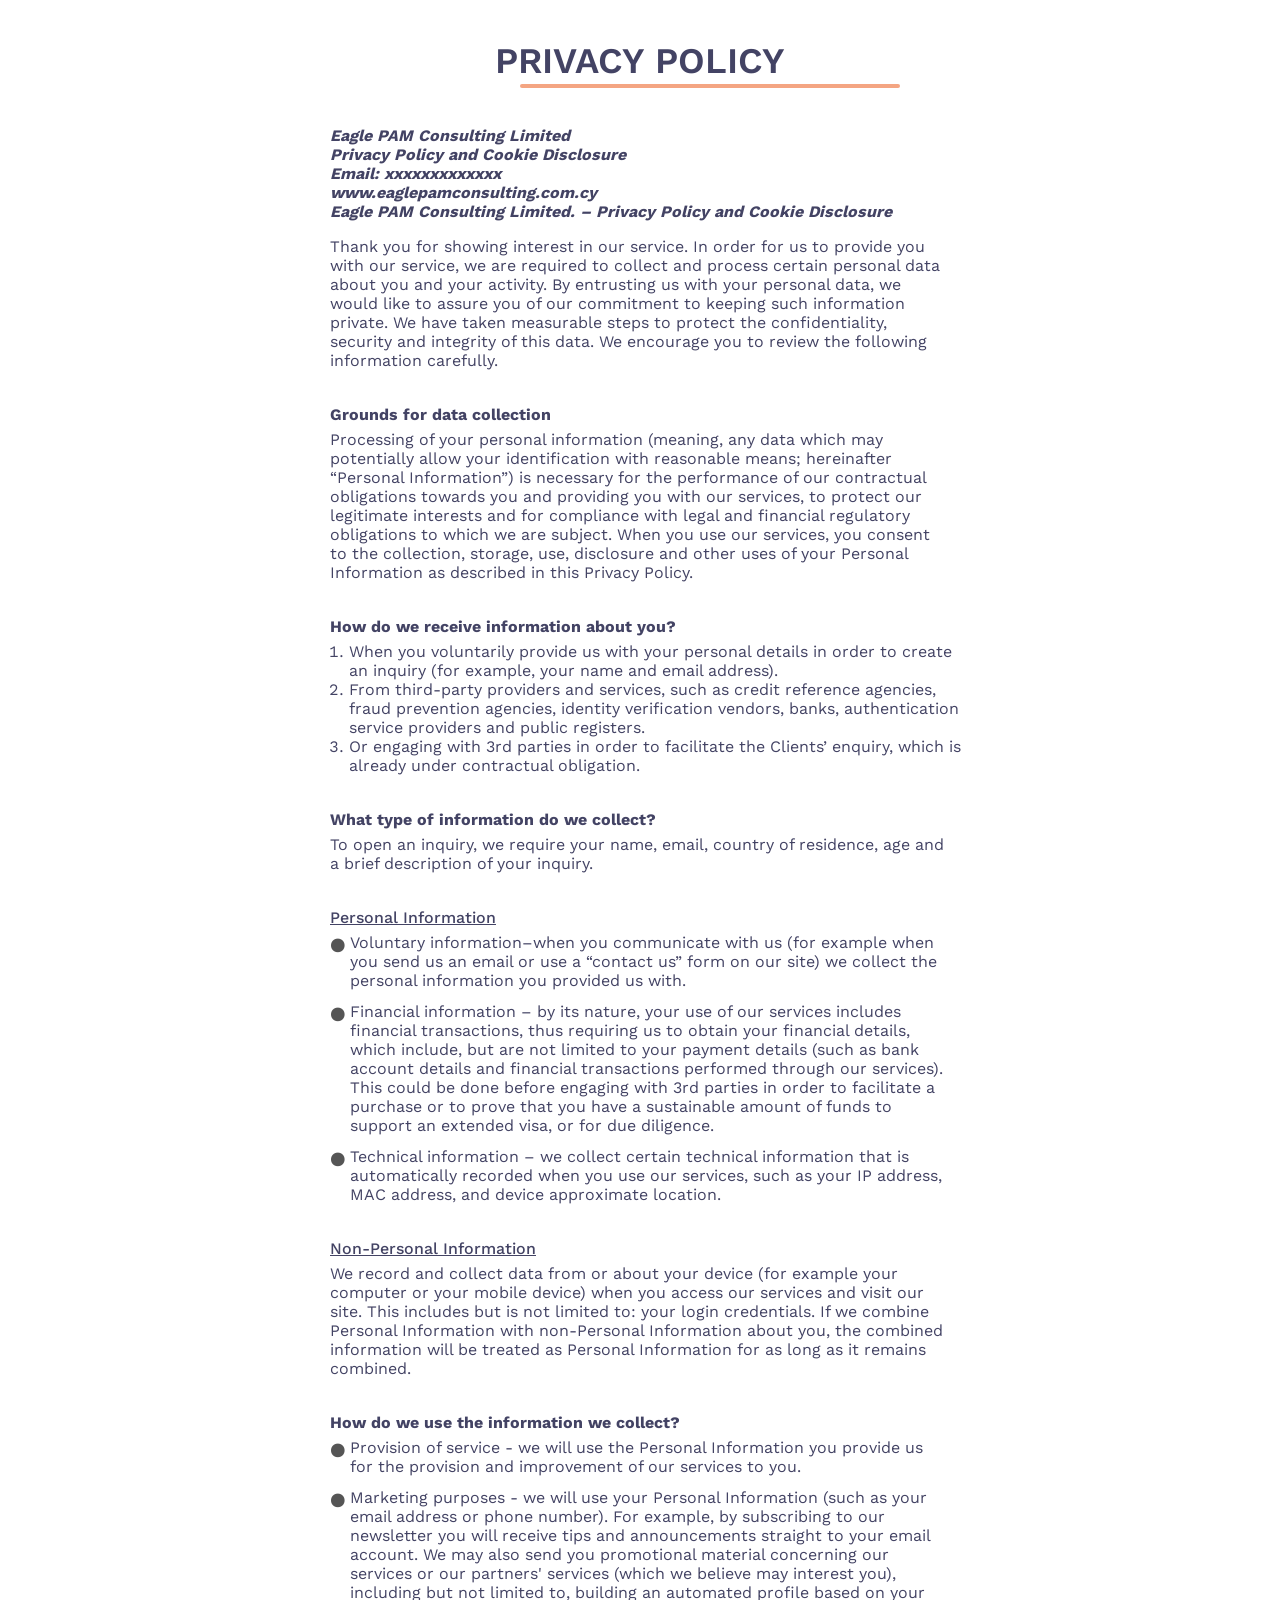
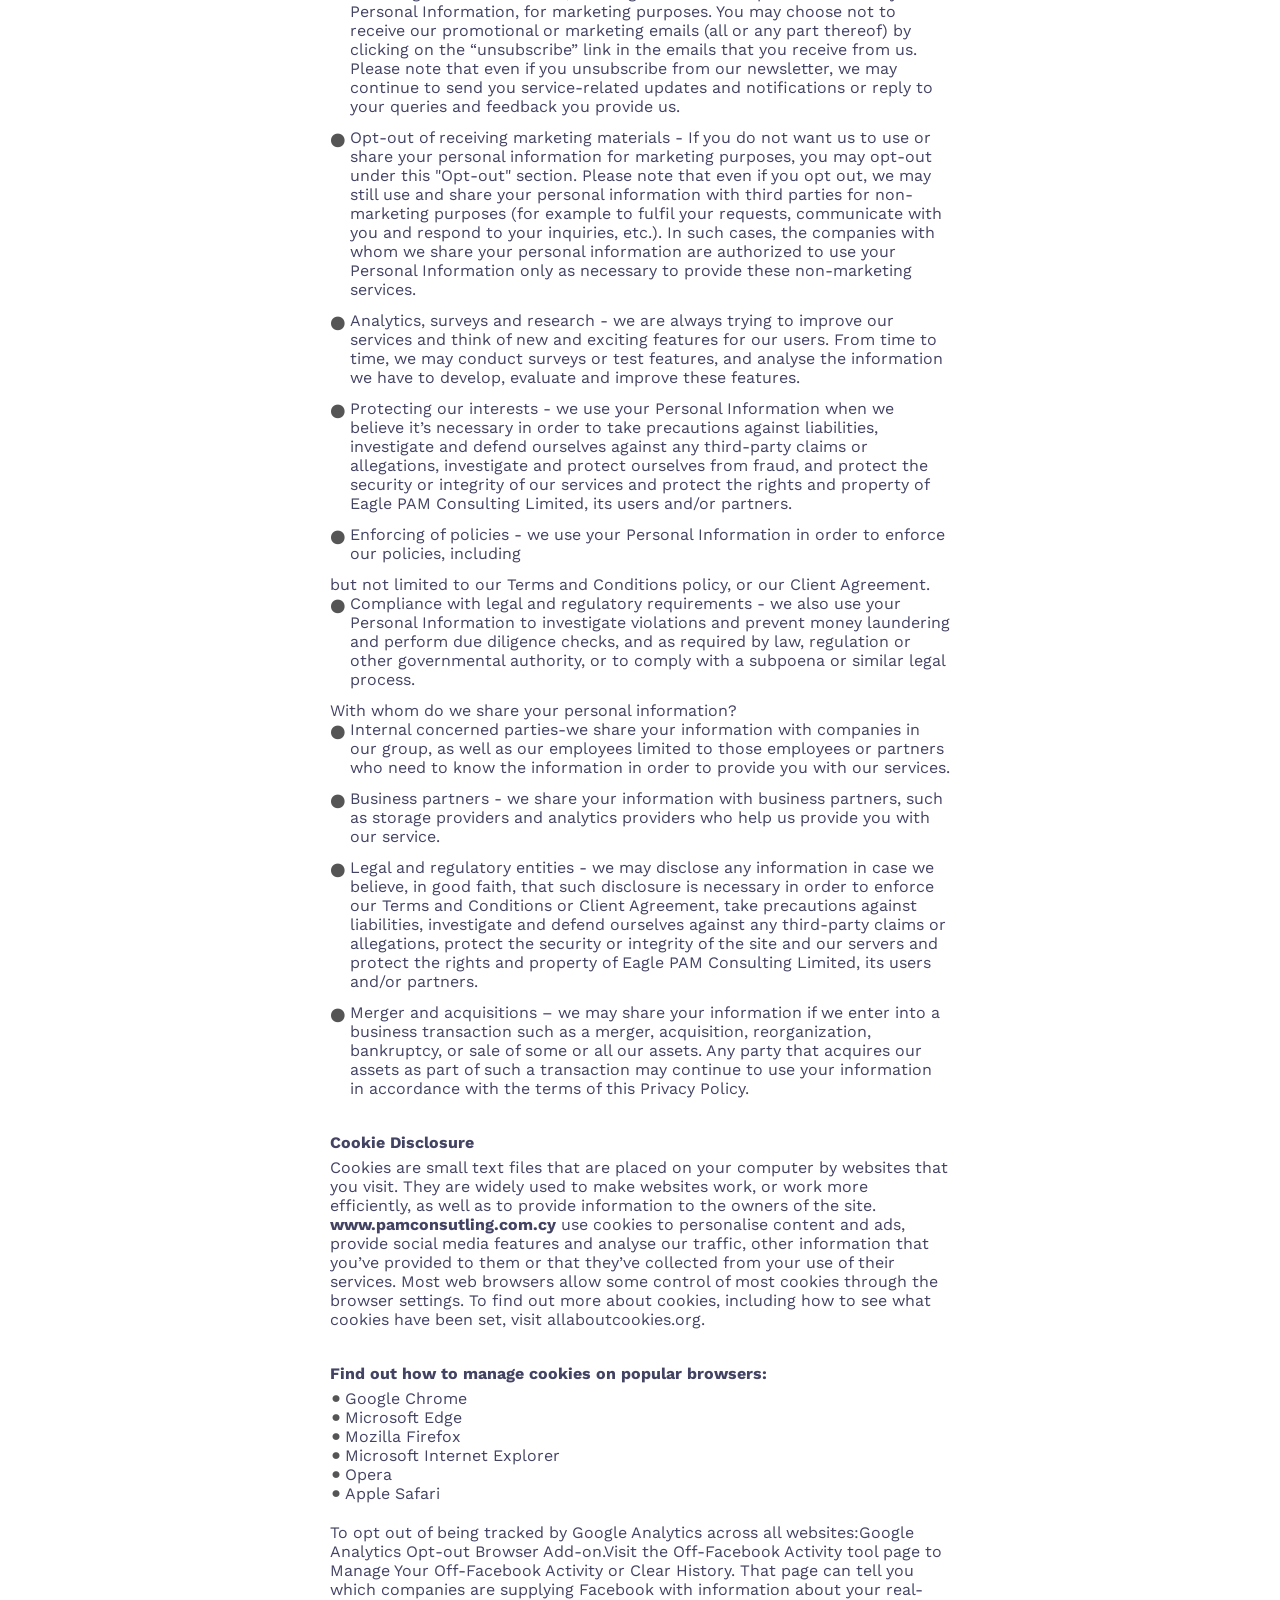
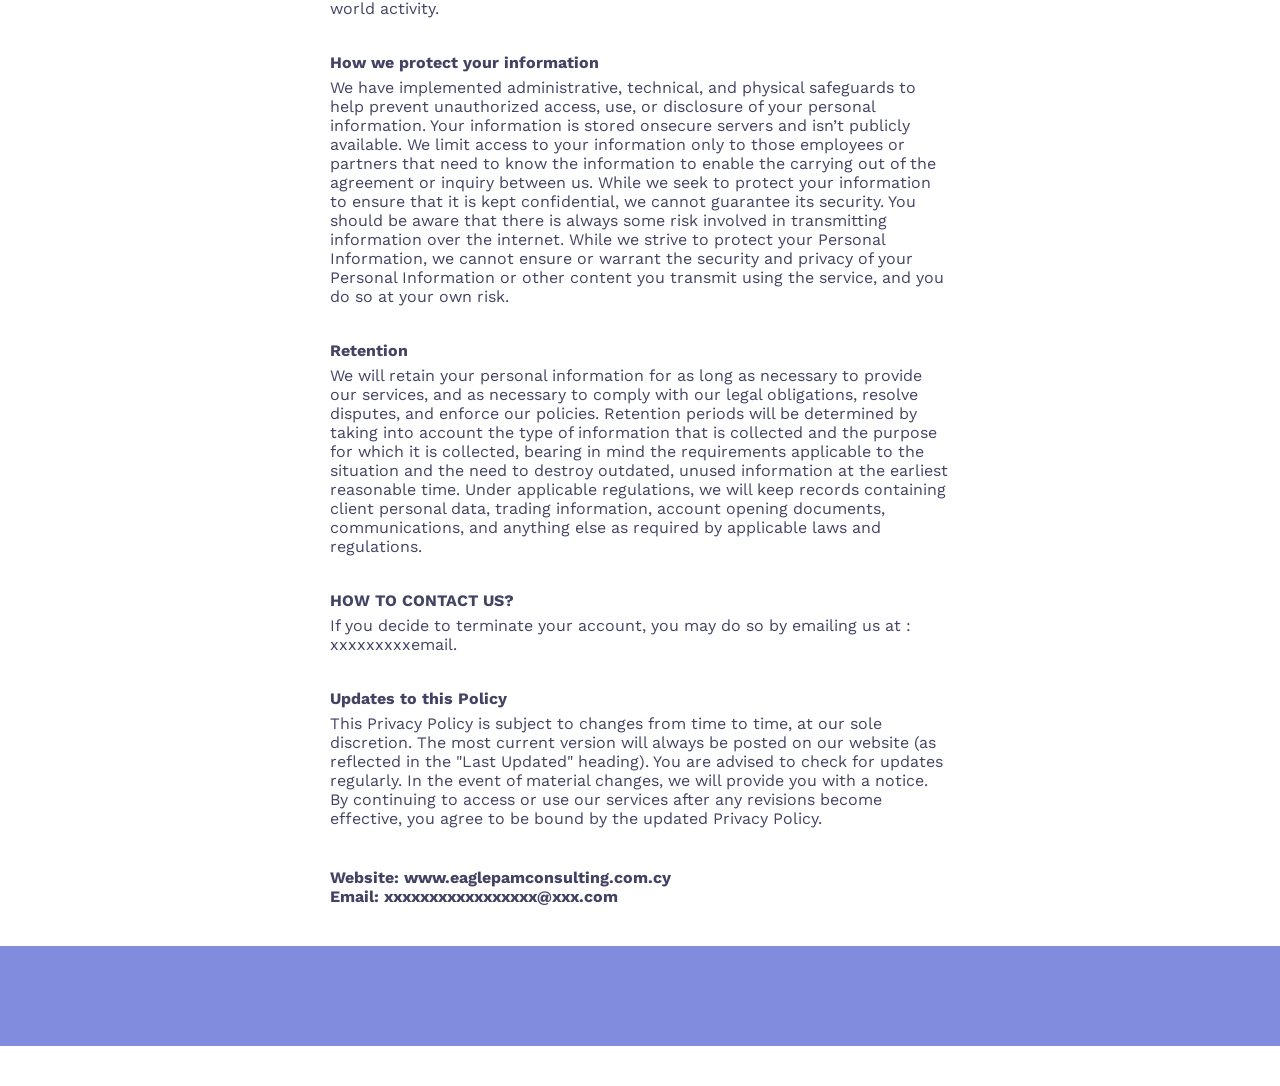
==== commit 9fc24c3d: "create site privacy policy" ====
--- a/index.html
+++ b/index.html
@@ -3,125 +3,208 @@
 
 <head>
     <meta charset="UTF-8">
-    <title>Leadership Team</title>
+    <meta name="viewport" content="width=device-width, initial-scale=1.0">
+    <title>lesson-6</title>
     <link rel="stylesheet" href="css/style.css">
 </head>
 
 <body>
-    <main class="main-content">
-        <section class="leadership-section" aria-labelledby="leadership-title">
-            <h1 class="section-title">Leadership</h1>
-            <img src="images/line.png" alt="Decorative line" class="line__image">
-            <div class="top-row">
-                <article class="team-member">
-                    <img src="images/Rodion_Zhitomirsky.png" alt="Rodion Zhitomirsky photo" class="team-member__photo">
-                    <div class="team-member__logo">
-                        <svg width="50" height="50" viewBox="0 0 50 50" fill="none" xmlns="http://www.w3.org/2000/svg">
-                            <circle cx="25" cy="25" r="25" fill="#194F94" />
-                            <path
-                                d="M21.0933 21.8805C21.1656 22.071 21.1407 31.9995 21.0678 32.0803C20.995 32.1609 17.9373 32.1887 17.7907 32.1101C17.7171 32.0707 17.6701 21.8824 17.7432 21.8092C17.7569 21.7954 18.5081 21.7842 19.4124 21.7842H21.0567L21.0933 21.8805Z"
-                                fill="white" />
-                            <path
-                                d="M30.6187 21.6476C31.6989 21.8676 32.6979 22.7117 33.136 23.7745C33.3083 24.1928 33.4176 24.5598 33.4658 24.8823C33.4843 25.0063 33.5154 25.2091 33.5348 25.333C33.5906 25.6881 33.5874 32.0479 33.5315 32.1039C33.4647 32.1708 30.3028 32.1685 30.2473 32.1015C30.2209 32.0697 30.2023 31.0651 30.1909 29.0503C30.1714 25.6372 30.1808 25.7509 29.8617 25.0326C29.4774 24.1674 28.1504 23.9497 27.2553 24.6052C27.0797 24.7337 26.7341 25.1421 26.687 25.2767C26.6762 25.3076 26.6318 25.409 26.5885 25.502C26.5106 25.6689 26.5095 25.7091 26.4987 28.8719C26.4879 32.0121 26.4863 32.0737 26.4139 32.1125C26.3084 32.169 23.211 32.1458 23.1533 32.088C23.0805 32.015 23.0815 21.8671 23.1543 21.8207C23.1883 21.799 23.8538 21.7884 24.8413 21.7939L26.4722 21.8029L26.4909 22.4758C26.5128 23.2625 26.5196 23.2726 26.7858 22.9141C27.6073 21.8074 29.0547 21.3292 30.6187 21.6476Z"
-                                fill="white" />
-                            <path
-                                d="M19.9308 16.8272C21.5341 17.1318 21.835 19.3646 20.37 20.0858C19.2719 20.6263 17.9256 20.1348 17.6042 19.0761C17.1831 17.6891 18.3797 16.5325 19.9308 16.8272Z"
-                                fill="white" />
-                        </svg>
-
-                    </div>
-                    <h2 class="team-member__name">Rodion Zhitomirsky</h2>
-                    <p class="team-member__role">Chairman of the Board, Co-founder</p>
-                </article>
-
-                <article class="team-member">
-                    <img src="images/Sergey_Zubekhin.png" alt="Sergey Zubekhin photo" class="team-member__photo">
-                    <div class="team-member__logo">
-                        <svg width="50" height="50" viewBox="0 0 50 50" fill="none" xmlns="http://www.w3.org/2000/svg">
-                            <circle cx="25" cy="25" r="25" fill="#194F94" />
-                            <path
-                                d="M21.0933 21.8805C21.1656 22.071 21.1407 31.9995 21.0678 32.0803C20.995 32.1609 17.9373 32.1887 17.7907 32.1101C17.7171 32.0707 17.6701 21.8824 17.7432 21.8092C17.7569 21.7954 18.5081 21.7842 19.4124 21.7842H21.0567L21.0933 21.8805Z"
-                                fill="white" />
-                            <path
-                                d="M30.6187 21.6476C31.6989 21.8676 32.6979 22.7117 33.136 23.7745C33.3083 24.1928 33.4176 24.5598 33.4658 24.8823C33.4843 25.0063 33.5154 25.2091 33.5348 25.333C33.5906 25.6881 33.5874 32.0479 33.5315 32.1039C33.4647 32.1708 30.3028 32.1685 30.2473 32.1015C30.2209 32.0697 30.2023 31.0651 30.1909 29.0503C30.1714 25.6372 30.1808 25.7509 29.8617 25.0326C29.4774 24.1674 28.1504 23.9497 27.2553 24.6052C27.0797 24.7337 26.7341 25.1421 26.687 25.2767C26.6762 25.3076 26.6318 25.409 26.5885 25.502C26.5106 25.6689 26.5095 25.7091 26.4987 28.8719C26.4879 32.0121 26.4863 32.0737 26.4139 32.1125C26.3084 32.169 23.211 32.1458 23.1533 32.088C23.0805 32.015 23.0815 21.8671 23.1543 21.8207C23.1883 21.799 23.8538 21.7884 24.8413 21.7939L26.4722 21.8029L26.4909 22.4758C26.5128 23.2625 26.5196 23.2726 26.7858 22.9141C27.6073 21.8074 29.0547 21.3292 30.6187 21.6476Z"
-                                fill="white" />
-                            <path
-                                d="M19.9308 16.8272C21.5341 17.1318 21.835 19.3646 20.37 20.0858C19.2719 20.6263 17.9256 20.1348 17.6042 19.0761C17.1831 17.6891 18.3797 16.5325 19.9308 16.8272Z"
-                                fill="white" />
-                        </svg>
-
-                    </div>
-                    <h2 class="team-member__name">Sergey Zubekhin</h2>
-                    <p class="team-member__role">CEO, Co-founder</p>
-                </article>
-
-                <article class="team-member">
-                    <img src="images/Maria_Bondarenko.png" alt="Maria Bondarenko photo" class="team-member__photo">
-                    <div class="team-member__logo">
-                        <svg width="50" height="50" viewBox="0 0 50 50" fill="none" xmlns="http://www.w3.org/2000/svg">
-                            <circle cx="25" cy="25" r="25" fill="#194F94" />
-                            <path
-                                d="M21.0933 21.8805C21.1656 22.071 21.1407 31.9995 21.0678 32.0803C20.995 32.1609 17.9373 32.1887 17.7907 32.1101C17.7171 32.0707 17.6701 21.8824 17.7432 21.8092C17.7569 21.7954 18.5081 21.7842 19.4124 21.7842H21.0567L21.0933 21.8805Z"
-                                fill="white" />
-                            <path
-                                d="M30.6187 21.6476C31.6989 21.8676 32.6979 22.7117 33.136 23.7745C33.3083 24.1928 33.4176 24.5598 33.4658 24.8823C33.4843 25.0063 33.5154 25.2091 33.5348 25.333C33.5906 25.6881 33.5874 32.0479 33.5315 32.1039C33.4647 32.1708 30.3028 32.1685 30.2473 32.1015C30.2209 32.0697 30.2023 31.0651 30.1909 29.0503C30.1714 25.6372 30.1808 25.7509 29.8617 25.0326C29.4774 24.1674 28.1504 23.9497 27.2553 24.6052C27.0797 24.7337 26.7341 25.1421 26.687 25.2767C26.6762 25.3076 26.6318 25.409 26.5885 25.502C26.5106 25.6689 26.5095 25.7091 26.4987 28.8719C26.4879 32.0121 26.4863 32.0737 26.4139 32.1125C26.3084 32.169 23.211 32.1458 23.1533 32.088C23.0805 32.015 23.0815 21.8671 23.1543 21.8207C23.1883 21.799 23.8538 21.7884 24.8413 21.7939L26.4722 21.8029L26.4909 22.4758C26.5128 23.2625 26.5196 23.2726 26.7858 22.9141C27.6073 21.8074 29.0547 21.3292 30.6187 21.6476Z"
-                                fill="white" />
-                            <path
-                                d="M19.9308 16.8272C21.5341 17.1318 21.835 19.3646 20.37 20.0858C19.2719 20.6263 17.9256 20.1348 17.6042 19.0761C17.1831 17.6891 18.3797 16.5325 19.9308 16.8272Z"
-                                fill="white" />
-                        </svg>
-
-                    </div>
-                    <h2 class="team-member__name">Maria Bondarenko</h2>
-                    <p class="team-member__role">VP Product, Shareholder</p>
-                </article>
-            </div>
-
-            <div class="bottom-row">
-                <article class="team-member">
-                    <img src="images/Eugene_Boiko.png" alt="Eugene Boiko photo" class="team-member__photo">
-                    <div class="team-member__logo">
-                        <svg width="50" height="50" viewBox="0 0 50 50" fill="none" xmlns="http://www.w3.org/2000/svg">
-                            <circle cx="25" cy="25" r="25" fill="#194F94" />
-                            <path
-                                d="M21.0933 21.8805C21.1656 22.071 21.1407 31.9995 21.0678 32.0803C20.995 32.1609 17.9373 32.1887 17.7907 32.1101C17.7171 32.0707 17.6701 21.8824 17.7432 21.8092C17.7569 21.7954 18.5081 21.7842 19.4124 21.7842H21.0567L21.0933 21.8805Z"
-                                fill="white" />
-                            <path
-                                d="M30.6187 21.6476C31.6989 21.8676 32.6979 22.7117 33.136 23.7745C33.3083 24.1928 33.4176 24.5598 33.4658 24.8823C33.4843 25.0063 33.5154 25.2091 33.5348 25.333C33.5906 25.6881 33.5874 32.0479 33.5315 32.1039C33.4647 32.1708 30.3028 32.1685 30.2473 32.1015C30.2209 32.0697 30.2023 31.0651 30.1909 29.0503C30.1714 25.6372 30.1808 25.7509 29.8617 25.0326C29.4774 24.1674 28.1504 23.9497 27.2553 24.6052C27.0797 24.7337 26.7341 25.1421 26.687 25.2767C26.6762 25.3076 26.6318 25.409 26.5885 25.502C26.5106 25.6689 26.5095 25.7091 26.4987 28.8719C26.4879 32.0121 26.4863 32.0737 26.4139 32.1125C26.3084 32.169 23.211 32.1458 23.1533 32.088C23.0805 32.015 23.0815 21.8671 23.1543 21.8207C23.1883 21.799 23.8538 21.7884 24.8413 21.7939L26.4722 21.8029L26.4909 22.4758C26.5128 23.2625 26.5196 23.2726 26.7858 22.9141C27.6073 21.8074 29.0547 21.3292 30.6187 21.6476Z"
-                                fill="white" />
-                            <path
-                                d="M19.9308 16.8272C21.5341 17.1318 21.835 19.3646 20.37 20.0858C19.2719 20.6263 17.9256 20.1348 17.6042 19.0761C17.1831 17.6891 18.3797 16.5325 19.9308 16.8272Z"
-                                fill="white" />
-                        </svg>
-
-                    </div>
-                    <h2 class="team-member__name">Eugene Boiko</h2>
-                    <p class="team-member__role">VP Software Development, Shareholder</p>
-                </article>
-
-                <article class="team-member">
-                    <img src="images/Fred_Bean.png" alt="Fred Bean photo" class="team-member__photo">
-                    <div class="team-member__logo">
-                        <svg width="50" height="50" viewBox="0 0 50 50" fill="none" xmlns="http://www.w3.org/2000/svg">
-                            <circle cx="25" cy="25" r="25" fill="#194F94" />
-                            <path
-                                d="M21.0933 21.8805C21.1656 22.071 21.1407 31.9995 21.0678 32.0803C20.995 32.1609 17.9373 32.1887 17.7907 32.1101C17.7171 32.0707 17.6701 21.8824 17.7432 21.8092C17.7569 21.7954 18.5081 21.7842 19.4124 21.7842H21.0567L21.0933 21.8805Z"
-                                fill="white" />
-                            <path
-                                d="M30.6187 21.6476C31.6989 21.8676 32.6979 22.7117 33.136 23.7745C33.3083 24.1928 33.4176 24.5598 33.4658 24.8823C33.4843 25.0063 33.5154 25.2091 33.5348 25.333C33.5906 25.6881 33.5874 32.0479 33.5315 32.1039C33.4647 32.1708 30.3028 32.1685 30.2473 32.1015C30.2209 32.0697 30.2023 31.0651 30.1909 29.0503C30.1714 25.6372 30.1808 25.7509 29.8617 25.0326C29.4774 24.1674 28.1504 23.9497 27.2553 24.6052C27.0797 24.7337 26.7341 25.1421 26.687 25.2767C26.6762 25.3076 26.6318 25.409 26.5885 25.502C26.5106 25.6689 26.5095 25.7091 26.4987 28.8719C26.4879 32.0121 26.4863 32.0737 26.4139 32.1125C26.3084 32.169 23.211 32.1458 23.1533 32.088C23.0805 32.015 23.0815 21.8671 23.1543 21.8207C23.1883 21.799 23.8538 21.7884 24.8413 21.7939L26.4722 21.8029L26.4909 22.4758C26.5128 23.2625 26.5196 23.2726 26.7858 22.9141C27.6073 21.8074 29.0547 21.3292 30.6187 21.6476Z"
-                                fill="white" />
-                            <path
-                                d="M19.9308 16.8272C21.5341 17.1318 21.835 19.3646 20.37 20.0858C19.2719 20.6263 17.9256 20.1348 17.6042 19.0761C17.1831 17.6891 18.3797 16.5325 19.9308 16.8272Z"
-                                fill="white" />
-                        </svg>
-
-                    </div>
-                    <h2 class="team-member__name">Fred Bean</h2>
-                    <p class="team-member__role">Chief Partnership Officer</p>
-                </article>
-            </div>
+    <header>
+        <h1>PRIVACY POLICY</h1>
+        <div class="underline-line"></div>
+        <div>
+            <address>
+                <p>Eagle PAM Consulting Limited</p>
+                <p>Privacy Policy and Cookie Disclosure</p>
+                <p>Email: xxxxxxxxxxxxx</p>
+                <p>www.eaglepamconsulting.com.cy</p>
+                <p>Eagle PAM Consulting Limited. – Privacy Policy and Cookie Disclosure</p>
+            </address>
+            <div>
+    </header>
+    <main>
+        <div>
+            <p>
+                Thank you for showing interest in our service. In order for us to provide you with our service, we are
+                required to collect and process certain personal data about you and your activity. By entrusting us
+                with your personal data, we would like to assure you of our commitment to keeping such
+                information private. We have taken measurable steps to protect the confidentiality, security and
+                integrity of this data. We encourage you to review the following information carefully.
+            </p>
+        </div>
+        <section>
+            <h2>Grounds for data collection</h2>
+            <p>
+                Processing of your personal information (meaning, any data which may potentially allow your
+                identification with reasonable means; hereinafter “Personal Information”) is necessary for the
+                performance of our contractual obligations towards you and providing you with our services, to
+                protect our legitimate interests and for compliance with legal and financial regulatory obligations
+                to which we are subject. When you use our services, you consent to the collection, storage, use,
+                disclosure and other uses of your Personal Information as described in this Privacy Policy.
+            </p>
         </section>
+        <section>
+            <h2>How do we receive information about you?</h2>
+            <ol>
+                <li>When you voluntarily provide us with your personal details in order to create an inquiry (for
+                    example, your name and email address).</li>
+                <li>From third-party providers and services, such as credit reference agencies, fraud prevention
+                    agencies, identity verification vendors, banks, authentication service providers and public
+                    registers.</li>
+                <li>Or engaging with 3rd parties in order to facilitate the Clients’ enquiry, which is already under
+                    contractual obligation.</li>
+            </ol>
+        </section>
+        <section>
+            <h2>What type of information do we collect?</h2>
+            <p>To open an inquiry, we require your name, email, country of residence, age and a brief description of
+                your inquiry.</p>
+        </section>
+        <article>
+            <h3> Personal Information</h3>
+            <p class="list-item">
+                Voluntary information–when you communicate with us (for example when you send us an email or
+                use a “contact us” form on our site) we collect the personal information you provided us with.
+            </p>
+            <p class="list-item">
+                Financial information – by its nature, your use of our services includes financial transactions, thus
+                requiring us to obtain your financial details, which include, but are not limited to your payment
+                details (such as bank account details and financial transactions performed through our services).
+                This could be done before engaging with 3rd parties in order to facilitate a purchase or to prove
+                that you have a sustainable amount of funds to support an extended visa, or for due diligence.
+            </p>
+            <p class="list-item">
+                Technical information – we collect certain technical information that is automatically recorded
+                when you use our services, such as your IP address, MAC address, and device approximate location.
+            </p>
+        </article>
+
+        <article>
+            <h3>Non-Personal Information</h3>
+            <p>We record and collect data from or about your device (for example your computer or your mobile device)
+                when you access our services and visit our site. This includes but is not limited to: your login
+                credentials. If we combine Personal Information with non-Personal Information about you, the combined
+                information will be treated as Personal Information for as long as it remains combined.</p>
+        </article>
+
+        <article>
+            <h2>How do we use the information we collect?</h2>
+            <p class="list-item">Provision of service - we will use the Personal Information you provide us for the
+                provision and improvement of our services to you.</p>
+            <p class="list-item">Marketing purposes - we will use your Personal Information (such as your email address
+                or phone number). For example, by subscribing to our newsletter you will receive tips and announcements
+                straight to your email account. We may also send you promotional material concerning our services or our
+                partners&#39; services (which we believe may interest you), including but not limited to, building an
+                automated profile based on your Personal Information, for marketing purposes. You may choose not to
+                receive our promotional or marketing emails (all or any part thereof) by clicking on the “unsubscribe”
+                link in the emails that you receive from us. Please note that even if you unsubscribe from our
+                newsletter, we may continue to send you service-related updates and notifications or reply to your
+                queries and feedback you provide us.</p>
+            <p class="list-item">Opt-out of receiving marketing materials - If you do not want us to use or share your
+                personal information for marketing purposes, you may opt-out under this &quot;Opt-out&quot; section.
+                Please note that even if you opt out, we may still use and share your personal information with third
+                parties for non-marketing purposes (for example to fulfil your requests, communicate with you and
+                respond to your inquiries, etc.). In such cases, the companies with whom we share your personal
+                information are authorized to use your Personal Information only as necessary to provide these
+                non-marketing services.</p>
+            <p class="list-item">Analytics, surveys and research - we are always trying to improve our services and
+                think of new and exciting features for our users. From time to time, we may conduct surveys or test
+                features, and analyse the information we have to develop, evaluate and improve these features.</p>
+            <p class="list-item">Protecting our interests - we use your Personal Information when we believe it’s
+                necessary in order to take precautions against liabilities, investigate and defend ourselves against any
+                third-party claims or allegations, investigate and protect ourselves from fraud, and protect the
+                security or integrity of our services and protect the rights and property of Eagle PAM Consulting
+                Limited, its users and/or partners.</p>
+            <p class="list-item">Enforcing of policies - we use your Personal Information in order to enforce our
+                policies, including</p>
+
+            <p>but not limited to our Terms and Conditions policy, or our Client Agreement.</p>
+            <p class="list-item">Compliance with legal and regulatory requirements - we also use your Personal
+                Information to investigate violations and prevent money laundering and perform due diligence checks, and
+                as required by law, regulation or other governmental authority, or to comply with a subpoena or similar
+                legal process.</p>
+            <p>With whom do we share your personal information?</p>
+            <p class="list-item">Internal concerned parties-we share your information with companies in our group, as
+                well as our employees limited to those employees or partners who need to know the information in order
+                to provide you with our services.</p>
+            <p class="list-item">Business partners - we share your information with business partners, such as storage
+                providers and analytics providers who help us provide you with our service.</p>
+            <p class="list-item">Legal and regulatory entities - we may disclose any information in case we believe, in
+                good faith, that such disclosure is necessary in order to enforce our Terms and Conditions or Client
+                Agreement, take precautions against liabilities, investigate and defend ourselves against any
+                third-party claims or allegations, protect the security or integrity of the site and our servers and
+                protect the rights and property of Eagle PAM Consulting Limited, its users and/or partners.</p>
+            <p class="list-item">Merger and acquisitions – we may share your information if we enter into a business
+                transaction such as a merger, acquisition, reorganization, bankruptcy, or sale of some or all our
+                assets. Any party that acquires our assets as part of such a transaction may continue to use your
+                information in accordance with the terms of this Privacy Policy.</p>
+        </article>
+        <article>
+            <h2>Cookie Disclosure</h2>
+            <p>Cookies are small text files that are placed on your computer by websites that you visit. They are widely
+                used to make websites work, or work more efficiently, as well as to provide information to the owners of
+                the site. <strong>www.pamconsutling.com.cy</strong> use cookies to personalise content and ads, provide social media
+                features and analyse our traffic, other information that you’ve provided to them or that they’ve
+                collected from your use of their services. Most web browsers allow some control of most cookies through
+                the browser settings. To find out more about cookies, including how to see what cookies have been set,
+                visit allaboutcookies.org.</p>
+        </article>
+        <article>
+            <h2>Find out how to manage cookies on popular browsers:</h2>
+            <p class="list-little-item">Google Chrome</p>
+            <p class="list-little-item">Microsoft Edge</p>
+            <p class="list-little-item">Mozilla Firefox</p>
+            <p class="list-little-item">Microsoft Internet Explorer</p>
+            <p class="list-little-item">Opera</p>
+            <p class="list-little-item">Apple Safari</p>
+        </article>
+
+        <p>To opt out of being tracked by Google Analytics across all websites:Google Analytics Opt-out Browser
+            Add-on.Visit the Off-Facebook Activity tool page to Manage Your Off-Facebook Activity or Clear History.
+            That page can tell you which companies are supplying Facebook with information about your real-world
+            activity.</p>
+
+        <article>
+            <h2>How we protect your information</h2>
+            <p>We have implemented administrative, technical, and physical safeguards to help prevent unauthorized
+                access, use, or disclosure of your personal information. Your information is stored onsecure servers and
+                isn’t publicly available. We limit access to your information only to those employees or partners that
+                need to know the information to enable the carrying out of the agreement or inquiry between us. While we
+                seek to protect your information to ensure that it is kept confidential, we cannot guarantee its
+                security. You should be aware that there is always some risk involved in transmitting information over
+                the internet. While we strive to protect your Personal Information, we cannot ensure or warrant the
+                security and privacy of your Personal Information or other content you transmit using the service, and
+                you do so at your own risk.</p>
+        </article>
+        <article>
+            <h2>Retention</h2>
+            <p>We will retain your personal information for as long as necessary to provide our services, and as
+                necessary to comply with our legal obligations, resolve disputes, and enforce our policies. Retention
+                periods will be determined by taking into account the type of information that is collected and the
+                purpose for which it is collected, bearing in mind the requirements applicable to the situation and the
+                need to destroy outdated, unused information at the earliest reasonable time. Under applicable
+                regulations, we will keep records containing client personal data, trading information, account opening
+                documents, communications, and anything else as required by applicable laws and regulations.</p>
+        </article>
+        <article>
+            <h2>HOW TO CONTACT US?</h2>
+            If you decide to terminate your account, you may do so by emailing us at : xxxxxxxxxemail.
+        </article>
+        <article>
+            <h2>Updates to this Policy</h2>
+            <p>This Privacy Policy is subject to changes from time to time, at our sole discretion. The most current
+                version will always be posted on our website (as reflected in the &quot;Last Updated&quot; heading). You
+                are advised to check for updates regularly. In the event of material changes, we will provide you with a
+                notice. By continuing to access or use our services after any revisions become effective, you agree to
+                be bound by the updated Privacy Policy.</p>
+        </article>
+        <footer>
+            <p>Website: www.eaglepamconsulting.com.cy</p>
+            <p>Email: xxxxxxxxxxxxxxxxx@xxx.com</p>
+            <div class="purple-line"></div>
+        </footer>
     </main>
+
 </body>
 
 </html>
--- a/css/style.css
+++ b/css/style.css
@@ -1,50 +1,75 @@
 @font-face {
-    font-family: "Open Sans";
-    src: url("../fonts/OpenSans-Light.ttf") format("truetype");
+    font-family: "WorkSans";
+    src: url("../fonts/WorkSans-Thin.ttf") format("truetype");
+    font-weight: 100;
+    font-style: normal;
+    font-display: swap;
+}
+
+@font-face {
+    font-family: "WorkSans";
+    src: url("../fonts/WorkSans-ExtraLight.ttf") format("truetype");
+    font-weight: 200;
+    font-style: normal;
+    font-display: swap;
+}
+
+@font-face {
+    font-family: "WorkSans";
+    src: url("../fonts/WorkSans-Light.ttf") format("truetype");
     font-weight: 300;
     font-style: normal;
     font-display: swap;
 }
 
 @font-face {
-    font-family: "Open Sans";
-    src: url("../fonts/OpenSans-Regular.ttf") format("truetype");
+    font-family: "WorkSans";
+    src: url("../fonts/WorkSans-Regular.ttf") format("truetype");
     font-weight: 400;
     font-style: normal;
     font-display: swap;
 }
 
 @font-face {
-    font-family: "Open Sans";
-    src: url("../fonts/OpenSans-Medium.ttf") format("truetype");
+    font-family: "WorkSans";
+    src: url("../fonts/WorkSans-Medium.ttf") format("truetype");
     font-weight: 500;
     font-style: normal;
     font-display: swap;
 }
 
 @font-face {
-    font-family: "Open Sans";
-    src: url("../fonts/OpenSans-SemiBold.ttf") format("truetype");
+    font-family: "WorkSans";
+    src: url("../fonts/WorkSans-SemiBold.ttf") format("truetype");
     font-weight: 600;
     font-style: normal;
     font-display: swap;
 }
 
 @font-face {
-    font-family: "Open Sans";
-    src: url("../fonts/OpenSans-Bold.ttf") format("truetype");
+    font-family: "WorkSans";
+    src: url("../fonts/WorkSans-Bold.ttf") format("truetype");
     font-weight: 700;
     font-style: normal;
     font-display: swap;
 }
 
 @font-face {
-    font-family: "Open Sans";
-    src: url("../fonts/OpenSans-ExtraBold.ttf") format("truetype");
+    font-family: "WorkSans";
+    src: url("../fonts/WorkSans-ExtraBold.ttf") format("truetype");
     font-weight: 800;
     font-style: normal;
     font-display: swap;
 }
+
+@font-face {
+    font-family: "WorkSans";
+    src: url("../fonts/WorkSans-Black.ttf") format("truetype");
+    font-weight: 900;
+    font-style: normal;
+    font-display: swap;
+}
+
 
 * {
     margin: 0;
@@ -60,74 +85,108 @@
     text-decoration: none;
 }
 
-li {
-    list-style: none;
-}
-
 button {
     cursor: pointer;
 }
 
-/* -------------main------------------- */
+body {
+    overflow-x: hidden;
+    margin: 40px 330px
+}
+
+/* -------------header-------------- */
 
 body {
-    background: #F1F8FC;
-     font-family: "Open Sans", Arial, Helvetica, sans-serif;
+    font-family: "WorkSans", sans-serif;
+    color: #434364;
 }
 
-.section-title {
-    font-weight: 600;
-    font-size: 40px;
+h1 {
     display: flex;
     justify-content: center;
-    font-size: 2em;
-    margin: 26px auto;
+    font-weight: 600;
+    font-size: 36px;
 }
 
-.line__image {
-    max-width: 100px;
-    display: block;
-    justify-content: center;
-    margin: 26px auto;
+.underline-line {
+    display: flex;
+    transform: translate(50%, 50%);
+    width: 380px;
+    height: 4px;
+    background-color: #f4a582;
+    border-radius: 2px;
+    margin-bottom: 40px;
 }
 
-.bottom-row,
-.top-row {
-    display: flex;
-    justify-content: center;
-    gap: 40px;
-    margin-bottom: 40px;
-    flex-wrap: wrap;
+h2,
+h3 {
+    font-size: 16px;
+    line-height: 30px;
+    margin-top: 30px;
 }
 
-.team-member {
-    position: relative;
-    padding: 15px;
-    max-width: 200px;
+h3 {
+text-decoration: underline;
+font-weight: 500;
 }
 
-.team-member__logo{
-    position: absolute;
-    right: 9%;
-    top: 41%;
+
+p:not(:last-of-type(address)) {
+    margin-top: 16px;
 }
 
-.team-member__photo {
-    position: relative;
-    width: 100%;
-    border-radius: 50%;
+address {
+    margin-bottom: 16px;
+    font-weight: 700;
 }
 
-.team-member__name {
-    color: #194F94;
-    margin: 10px 0 5px;
-    font-weight: 700;
-    font-size: 24px;
-
+article{
+    margin-bottom: 20px;
 }
 
-.team-member__role {
-    font-weight: 400;
-    font-size: 17px;
+footer {
+    margin-top: 40px;
+    font-weight: 700;
+}
+
+li {
+    position: relative;
+    left: 3%;
+}
+
+.list-item {
+    position: relative;
+    padding-left: 20px;
+    margin-bottom: 12px;
+}
+
+.list-item::before {
+    content: "●";
+    position: absolute;
+    left: 0;
     color: #555;
+    font-size: 20px;
+    line-height: 1.2;
+}
+
+.list-little-item {
+    position: relative;
+    padding-left: 15px;
+}
+
+.list-little-item::before {
+    content: "•";
+    position: absolute;
+    left: 0;
+    color: #555;
+    font-size: 28px;
+    line-height: 0.7;
+}
+
+.purple-line {
+    width: 100vw;
+    height: 100px;
+    margin-left: -330px;
+    background-color: #828CDE;
+    margin-top: 40px;
 }
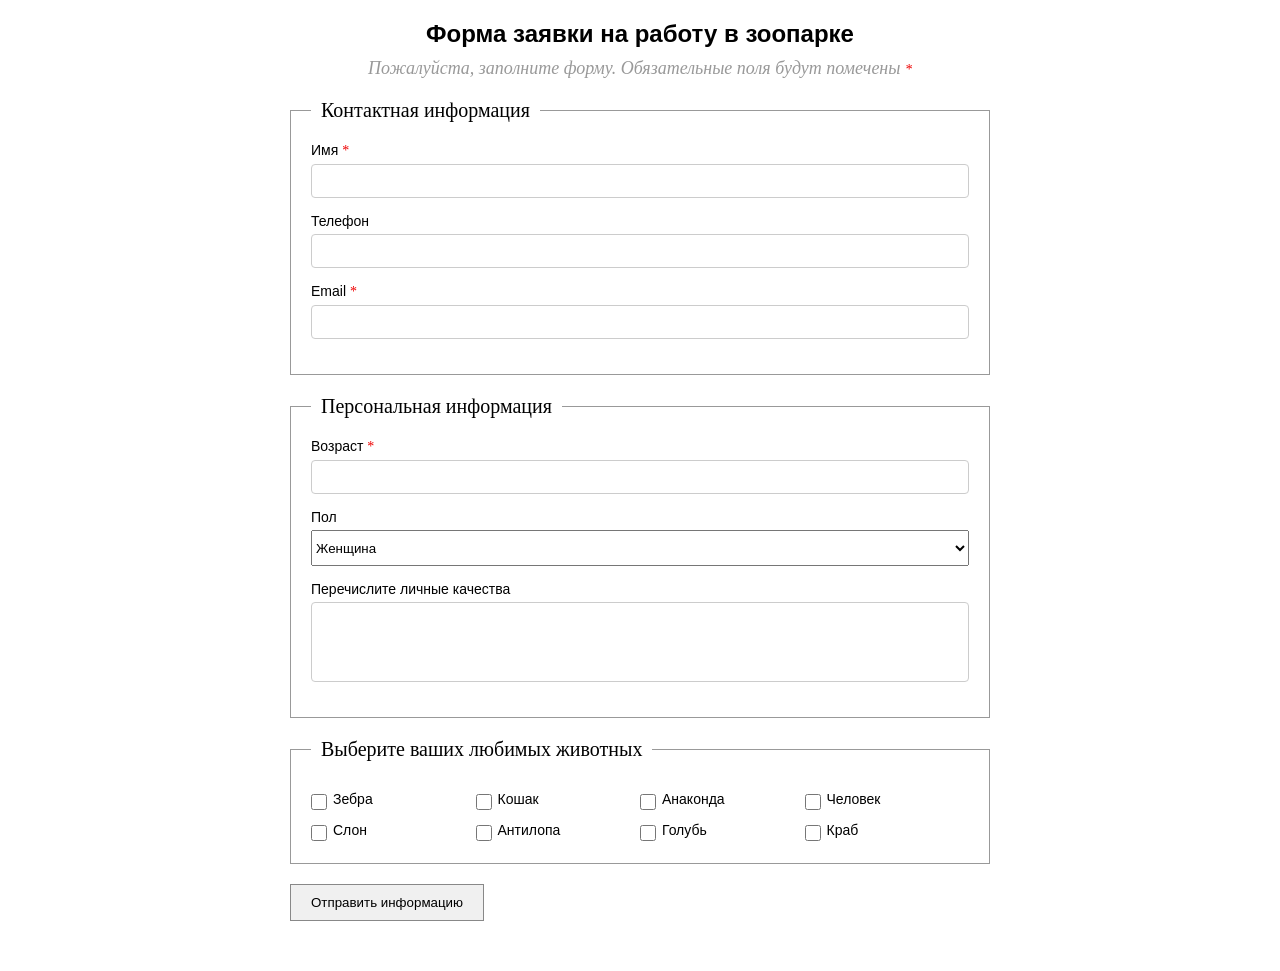
==== commit 837cede3: "create a job application form" ====
--- a/index.html
+++ b/index.html
@@ -1,210 +1,97 @@
 <!DOCTYPE html>
-<html lang="en">
+<html lang="ru">
 
 <head>
-    <meta charset="UTF-8">
-    <meta name="viewport" content="width=device-width, initial-scale=1.0">
-    <title>lesson-6</title>
-    <link rel="stylesheet" href="css/style.css">
+  <meta charset="UTF-8" />
+  <meta name="viewport" content="width=device-width, initial-scale=1.0" />
+  <title>lesson-7</title>
+  <link rel="stylesheet" href="css/style.css" />
 </head>
 
 <body>
-    <header>
-        <h1>PRIVACY POLICY</h1>
-        <div class="underline-line"></div>
-        <div>
-            <address>
-                <p>Eagle PAM Consulting Limited</p>
-                <p>Privacy Policy and Cookie Disclosure</p>
-                <p>Email: xxxxxxxxxxxxx</p>
-                <p>www.eaglepamconsulting.com.cy</p>
-                <p>Eagle PAM Consulting Limited. – Privacy Policy and Cookie Disclosure</p>
-            </address>
-            <div>
-    </header>
-    <main>
-        <div>
-            <p>
-                Thank you for showing interest in our service. In order for us to provide you with our service, we are
-                required to collect and process certain personal data about you and your activity. By entrusting us
-                with your personal data, we would like to assure you of our commitment to keeping such
-                information private. We have taken measurable steps to protect the confidentiality, security and
-                integrity of this data. We encourage you to review the following information carefully.
-            </p>
-        </div>
-        <section>
-            <h2>Grounds for data collection</h2>
-            <p>
-                Processing of your personal information (meaning, any data which may potentially allow your
-                identification with reasonable means; hereinafter “Personal Information”) is necessary for the
-                performance of our contractual obligations towards you and providing you with our services, to
-                protect our legitimate interests and for compliance with legal and financial regulatory obligations
-                to which we are subject. When you use our services, you consent to the collection, storage, use,
-                disclosure and other uses of your Personal Information as described in this Privacy Policy.
-            </p>
-        </section>
-        <section>
-            <h2>How do we receive information about you?</h2>
-            <ol>
-                <li>When you voluntarily provide us with your personal details in order to create an inquiry (for
-                    example, your name and email address).</li>
-                <li>From third-party providers and services, such as credit reference agencies, fraud prevention
-                    agencies, identity verification vendors, banks, authentication service providers and public
-                    registers.</li>
-                <li>Or engaging with 3rd parties in order to facilitate the Clients’ enquiry, which is already under
-                    contractual obligation.</li>
-            </ol>
-        </section>
-        <section>
-            <h2>What type of information do we collect?</h2>
-            <p>To open an inquiry, we require your name, email, country of residence, age and a brief description of
-                your inquiry.</p>
-        </section>
-        <article>
-            <h3> Personal Information</h3>
-            <p class="list-item">
-                Voluntary information–when you communicate with us (for example when you send us an email or
-                use a “contact us” form on our site) we collect the personal information you provided us with.
-            </p>
-            <p class="list-item">
-                Financial information – by its nature, your use of our services includes financial transactions, thus
-                requiring us to obtain your financial details, which include, but are not limited to your payment
-                details (such as bank account details and financial transactions performed through our services).
-                This could be done before engaging with 3rd parties in order to facilitate a purchase or to prove
-                that you have a sustainable amount of funds to support an extended visa, or for due diligence.
-            </p>
-            <p class="list-item">
-                Technical information – we collect certain technical information that is automatically recorded
-                when you use our services, such as your IP address, MAC address, and device approximate location.
-            </p>
-        </article>
+  <header class="header">
+    <h1>Форма заявки на работу в зоопарке</h1>
+    <div>Пожалуйста, заполните форму. Обязательные поля будут помечены <span class="symbol">*</span> </div>
+  </header>
 
-        <article>
-            <h3>Non-Personal Information</h3>
-            <p>We record and collect data from or about your device (for example your computer or your mobile device)
-                when you access our services and visit our site. This includes but is not limited to: your login
-                credentials. If we combine Personal Information with non-Personal Information about you, the combined
-                information will be treated as Personal Information for as long as it remains combined.</p>
-        </article>
+  <form class="form">
+    <!-- Контактная информация -->
+    <fieldset class="form__title">
+      <legend>Контактная информация</legend>
+      <label class="form__label">
+        <span class="form__input-name">Имя <span class="symbol">*</span></span>
+        <input type="text" class="form__input" name="user-name" required />
+      </label>
+      <label class="form__label">
+        <span class="form__input-name">Телефон</span>
+        <input type="tel" class="form__input" name="user-telephone" />
+      </label>
+      <label class="form__label">
+        <span class="form__input-name">Email <span class="symbol">*</span></span>
+        <input type="email" class="form__input" name="user-email" required />
+      </label>
+    </fieldset>
 
-        <article>
-            <h2>How do we use the information we collect?</h2>
-            <p class="list-item">Provision of service - we will use the Personal Information you provide us for the
-                provision and improvement of our services to you.</p>
-            <p class="list-item">Marketing purposes - we will use your Personal Information (such as your email address
-                or phone number). For example, by subscribing to our newsletter you will receive tips and announcements
-                straight to your email account. We may also send you promotional material concerning our services or our
-                partners&#39; services (which we believe may interest you), including but not limited to, building an
-                automated profile based on your Personal Information, for marketing purposes. You may choose not to
-                receive our promotional or marketing emails (all or any part thereof) by clicking on the “unsubscribe”
-                link in the emails that you receive from us. Please note that even if you unsubscribe from our
-                newsletter, we may continue to send you service-related updates and notifications or reply to your
-                queries and feedback you provide us.</p>
-            <p class="list-item">Opt-out of receiving marketing materials - If you do not want us to use or share your
-                personal information for marketing purposes, you may opt-out under this &quot;Opt-out&quot; section.
-                Please note that even if you opt out, we may still use and share your personal information with third
-                parties for non-marketing purposes (for example to fulfil your requests, communicate with you and
-                respond to your inquiries, etc.). In such cases, the companies with whom we share your personal
-                information are authorized to use your Personal Information only as necessary to provide these
-                non-marketing services.</p>
-            <p class="list-item">Analytics, surveys and research - we are always trying to improve our services and
-                think of new and exciting features for our users. From time to time, we may conduct surveys or test
-                features, and analyse the information we have to develop, evaluate and improve these features.</p>
-            <p class="list-item">Protecting our interests - we use your Personal Information when we believe it’s
-                necessary in order to take precautions against liabilities, investigate and defend ourselves against any
-                third-party claims or allegations, investigate and protect ourselves from fraud, and protect the
-                security or integrity of our services and protect the rights and property of Eagle PAM Consulting
-                Limited, its users and/or partners.</p>
-            <p class="list-item">Enforcing of policies - we use your Personal Information in order to enforce our
-                policies, including</p>
+    <!-- Персональная информация -->
+    <fieldset class="form__title">
+      <legend>Персональная информация</legend>
+      <label class="form__label">
+        <span class="form__input-name">Возраст <span class="symbol">*</span></span>
+        <input type="number" class="form__input" name="user-age" required />
+      </label>
+      <label class="form__label">
+        <span class="form__input-name">Пол</span>
+        <select name="gender" class="form-select__gender">
+          <option value="female">Женщина</option>
+          <option value="male">Мужчина</option>
+        </select>
+      </label>
+      <label class="form__label">
+        <span class="form__input-name">Перечислите личные качества</span>
+        <textarea name="user-characteristics" class="form__text"></textarea>
+      </label>
+    </fieldset>
 
-            <p>but not limited to our Terms and Conditions policy, or our Client Agreement.</p>
-            <p class="list-item">Compliance with legal and regulatory requirements - we also use your Personal
-                Information to investigate violations and prevent money laundering and perform due diligence checks, and
-                as required by law, regulation or other governmental authority, or to comply with a subpoena or similar
-                legal process.</p>
-            <p>With whom do we share your personal information?</p>
-            <p class="list-item">Internal concerned parties-we share your information with companies in our group, as
-                well as our employees limited to those employees or partners who need to know the information in order
-                to provide you with our services.</p>
-            <p class="list-item">Business partners - we share your information with business partners, such as storage
-                providers and analytics providers who help us provide you with our service.</p>
-            <p class="list-item">Legal and regulatory entities - we may disclose any information in case we believe, in
-                good faith, that such disclosure is necessary in order to enforce our Terms and Conditions or Client
-                Agreement, take precautions against liabilities, investigate and defend ourselves against any
-                third-party claims or allegations, protect the security or integrity of the site and our servers and
-                protect the rights and property of Eagle PAM Consulting Limited, its users and/or partners.</p>
-            <p class="list-item">Merger and acquisitions – we may share your information if we enter into a business
-                transaction such as a merger, acquisition, reorganization, bankruptcy, or sale of some or all our
-                assets. Any party that acquires our assets as part of such a transaction may continue to use your
-                information in accordance with the terms of this Privacy Policy.</p>
-        </article>
-        <article>
-            <h2>Cookie Disclosure</h2>
-            <p>Cookies are small text files that are placed on your computer by websites that you visit. They are widely
-                used to make websites work, or work more efficiently, as well as to provide information to the owners of
-                the site. <strong>www.pamconsutling.com.cy</strong> use cookies to personalise content and ads, provide social media
-                features and analyse our traffic, other information that you’ve provided to them or that they’ve
-                collected from your use of their services. Most web browsers allow some control of most cookies through
-                the browser settings. To find out more about cookies, including how to see what cookies have been set,
-                visit allaboutcookies.org.</p>
-        </article>
-        <article>
-            <h2>Find out how to manage cookies on popular browsers:</h2>
-            <p class="list-little-item">Google Chrome</p>
-            <p class="list-little-item">Microsoft Edge</p>
-            <p class="list-little-item">Mozilla Firefox</p>
-            <p class="list-little-item">Microsoft Internet Explorer</p>
-            <p class="list-little-item">Opera</p>
-            <p class="list-little-item">Apple Safari</p>
-        </article>
+    <!-- Любимые животные -->
+    <fieldset>
+      <legend>Выберите ваших любимых животных</legend>
+      <div class="form-animal__wrap">
+        <label class="form-animal__label">
+          <input type="checkbox" class="form-animal__input" name="user-preferancies[]" />
+          <span class="form__input-name">Зебра</span>
+        </label>
+        <label class="form-animal__label">
+          <input type="checkbox" class="form-animal__input" name="user-preferancies[]" />
+          <span class="form__input-name">Кошак</span>
+        </label>
+        <label class="form-animal__label">
+          <input type="checkbox" class="form-animal__input" name="user-preferancies[]" />
+          <span class="form__input-name">Анаконда</span>
+        </label>
+        <label class="form-animal__label">
+          <input type="checkbox" class="form-animal__input" name="user-preferancies[]" />
+          <span class="form__input-name">Человек</span>
+        </label>
+        <label class="form-animal__label">
+          <input type="checkbox" class="form-animal__input" name="user-preferancies[]" />
+          <span class="form__input-name">Слон</span>
+        </label>
+        <label class="form-animal__label">
+          <input type="checkbox" class="form-animal__input" name="user-preferancies[]" />
+          <span class="form__input-name">Антилопа</span>
+        </label>
+        <label class="form-animal__label">
+          <input type="checkbox" class="form-animal__input" name="user-preferancies[]" />
+          <span class="form__input-name">Голубь</span>
+        </label>
+        <label class="form-animal__label">
+          <input type="checkbox" class="form-animal__input" name="user-preferancies[]" />
+          <span class="form__input-name">Краб</span>
+        </label>
+      </div>
+    </fieldset>
 
-        <p>To opt out of being tracked by Google Analytics across all websites:Google Analytics Opt-out Browser
-            Add-on.Visit the Off-Facebook Activity tool page to Manage Your Off-Facebook Activity or Clear History.
-            That page can tell you which companies are supplying Facebook with information about your real-world
-            activity.</p>
-
-        <article>
-            <h2>How we protect your information</h2>
-            <p>We have implemented administrative, technical, and physical safeguards to help prevent unauthorized
-                access, use, or disclosure of your personal information. Your information is stored onsecure servers and
-                isn’t publicly available. We limit access to your information only to those employees or partners that
-                need to know the information to enable the carrying out of the agreement or inquiry between us. While we
-                seek to protect your information to ensure that it is kept confidential, we cannot guarantee its
-                security. You should be aware that there is always some risk involved in transmitting information over
-                the internet. While we strive to protect your Personal Information, we cannot ensure or warrant the
-                security and privacy of your Personal Information or other content you transmit using the service, and
-                you do so at your own risk.</p>
-        </article>
-        <article>
-            <h2>Retention</h2>
-            <p>We will retain your personal information for as long as necessary to provide our services, and as
-                necessary to comply with our legal obligations, resolve disputes, and enforce our policies. Retention
-                periods will be determined by taking into account the type of information that is collected and the
-                purpose for which it is collected, bearing in mind the requirements applicable to the situation and the
-                need to destroy outdated, unused information at the earliest reasonable time. Under applicable
-                regulations, we will keep records containing client personal data, trading information, account opening
-                documents, communications, and anything else as required by applicable laws and regulations.</p>
-        </article>
-        <article>
-            <h2>HOW TO CONTACT US?</h2>
-            If you decide to terminate your account, you may do so by emailing us at : xxxxxxxxxemail.
-        </article>
-        <article>
-            <h2>Updates to this Policy</h2>
-            <p>This Privacy Policy is subject to changes from time to time, at our sole discretion. The most current
-                version will always be posted on our website (as reflected in the &quot;Last Updated&quot; heading). You
-                are advised to check for updates regularly. In the event of material changes, we will provide you with a
-                notice. By continuing to access or use our services after any revisions become effective, you agree to
-                be bound by the updated Privacy Policy.</p>
-        </article>
-        <footer>
-            <p>Website: www.eaglepamconsulting.com.cy</p>
-            <p>Email: xxxxxxxxxxxxxxxxx@xxx.com</p>
-            <div class="purple-line"></div>
-        </footer>
-    </main>
-
+    <button type="submit" class="form__submit">Отправить информацию</button>
+  </form>
 </body>
-
 </html>
--- a/css/style.css
+++ b/css/style.css
@@ -1,192 +1,148 @@
-@font-face {
-    font-family: "WorkSans";
-    src: url("../fonts/WorkSans-Thin.ttf") format("truetype");
-    font-weight: 100;
-    font-style: normal;
-    font-display: swap;
+* {
+  box-sizing: border-box;
+  margin: 0;
+  padding: 0;
 }
 
-@font-face {
-    font-family: "WorkSans";
-    src: url("../fonts/WorkSans-ExtraLight.ttf") format("truetype");
-    font-weight: 200;
-    font-style: normal;
-    font-display: swap;
+/* Основные стили для форм */
+
+body {
+  font-family: Arial, sans-serif;
+  padding: 20px;
+  background-color: #fff;
+  color: #000;
 }
 
-@font-face {
-    font-family: "WorkSans";
-    src: url("../fonts/WorkSans-Light.ttf") format("truetype");
-    font-weight: 300;
-    font-style: normal;
-    font-display: swap;
+/* Заголовок */
+
+.header {
+  margin-bottom: 20px;
+  text-align: center;
 }
 
-@font-face {
-    font-family: "WorkSans";
-    src: url("../fonts/WorkSans-Regular.ttf") format("truetype");
-    font-weight: 400;
-    font-style: normal;
-    font-display: swap;
+.header h1 {
+  font-size: 24px;
+  margin-bottom: 10px;
 }
 
-@font-face {
-    font-family: "WorkSans";
-    src: url("../fonts/WorkSans-Medium.ttf") format("truetype");
-    font-weight: 500;
-    font-style: normal;
-    font-display: swap;
+.header div {
+  font-family: 'Times New Roman', Times, serif, sans-serif;
+  color:#999;
+  font-size: 18px;
+  font-style: italic;
 }
 
-@font-face {
-    font-family: "WorkSans";
-    src: url("../fonts/WorkSans-SemiBold.ttf") format("truetype");
-    font-weight: 600;
-    font-style: normal;
-    font-display: swap;
+.symbol{
+    font-family: 'Times New Roman', Times, serif, sans-serif;
+    font-size: 14px;
+    color:#ee0505
 }
 
-@font-face {
-    font-family: "WorkSans";
-    src: url("../fonts/WorkSans-Bold.ttf") format("truetype");
-    font-weight: 700;
-    font-style: normal;
-    font-display: swap;
+/* Форма  контактной и персональной информации*/
+
+form {
+  max-width: 700px;
+  margin: 0 auto 30px auto;
 }
 
-@font-face {
-    font-family: "WorkSans";
-    src: url("../fonts/WorkSans-ExtraBold.ttf") format("truetype");
-    font-weight: 800;
-    font-style: normal;
-    font-display: swap;
+fieldset {
+  border: 1px solid #999;
+  padding: 20px;
+  margin-bottom: 20px;
 }
 
-@font-face {
-    font-family: "WorkSans";
-    src: url("../fonts/WorkSans-Black.ttf") format("truetype");
-    font-weight: 900;
-    font-style: normal;
-    font-display: swap;
+legend {
+  font-size: 20px;
+  font-family: 'Times New Roman', Times, serif, sans-serif;
+  font-weight: 500;
+  padding: 0 10px;
 }
 
-
-* {
-    margin: 0;
-    padding: 0;
-    border: 0;
-    outline: 0;
-    box-sizing: border-box;
+.form__label {
+  display: flex;
+  flex-direction: column;
+  margin-bottom: 15px;
 }
 
-
-a {
-    color: #000000;
-    text-decoration: none;
+.form__input-name {
+  font-size: 14px;
+  margin-bottom: 5px;
 }
 
-button {
-    cursor: pointer;
+.form__input, .form__text, .form-input, .select_pol {
+  padding: 8px;
+  border: 1px solid #ccc;
+  border-radius: 4px;
+  font-size: 14px;
+  width: 100%;
 }
 
-body {
-    overflow-x: hidden;
-    margin: 40px 330px
+.form__text {
+  height: 80px;
+  resize: none;
 }
 
-/* -------------header-------------- */
-
-body {
-    font-family: "WorkSans", sans-serif;
-    color: #434364;
+.form-select__gender {
+  height: 36px;
 }
 
-h1 {
-    display: flex;
-    justify-content: center;
-    font-weight: 600;
-    font-size: 36px;
+/* Форма для чекбоксов */
+
+.form-animal {
+  max-width: 700px;
+  margin: 0 auto 30px auto;
 }
 
-.underline-line {
-    display: flex;
-    transform: translate(50%, 50%);
-    width: 380px;
-    height: 4px;
-    background-color: #f4a582;
-    border-radius: 2px;
-    margin-bottom: 40px;
+.form-animal fieldset {
+  border: 1px solid #999;
+  padding: 20px;
+  border-radius: 8px;
 }
 
-h2,
-h3 {
-    font-size: 16px;
-    line-height: 30px;
-    margin-top: 30px;
+.form-animal legend {
+  font-weight: bold;
+  padding: 0 10px;
+  margin-bottom: 10px;
+  font-size: 18px;
 }
 
-h3 {
-text-decoration: underline;
-font-weight: 500;
+/* Контейнер для чекбоксов */
+
+.form-animal__wrap {
+  display: flex;
+  flex-wrap: wrap;
+  gap: 10px 20px;
+  padding-top: 10px;
+  max-width: 700px;
 }
 
+/* Отдельный чекбокс с текстом */
 
-p:not(:last-of-type(address)) {
-    margin-top: 16px;
+.form-animal__label {
+  display: flex;
+  align-items: center;
+  gap: 6px;
+  width: calc(25% - 20px); 
+  font-size: 16px;
+  cursor: pointer;
 }
 
-address {
-    margin-bottom: 16px;
-    font-weight: 700;
+/* Стилизация чекбокса */
+
+.form-animal__input {
+  width: 16px;
+  height: 16px;
+  accent-color: #333; 
 }
 
-article{
-    margin-bottom: 20px;
+/* Стилизация кнопки */
+
+button.form__submit {
+  padding: 10px 20px;
+  background-color: #f0f0f0;
+  border: 1px solid #888;
 }
 
-footer {
-    margin-top: 40px;
-    font-weight: 700;
-}
-
-li {
-    position: relative;
-    left: 3%;
-}
-
-.list-item {
-    position: relative;
-    padding-left: 20px;
-    margin-bottom: 12px;
-}
-
-.list-item::before {
-    content: "●";
-    position: absolute;
-    left: 0;
-    color: #555;
-    font-size: 20px;
-    line-height: 1.2;
-}
-
-.list-little-item {
-    position: relative;
-    padding-left: 15px;
-}
-
-.list-little-item::before {
-    content: "•";
-    position: absolute;
-    left: 0;
-    color: #555;
-    font-size: 28px;
-    line-height: 0.7;
-}
-
-.purple-line {
-    width: 100vw;
-    height: 100px;
-    margin-left: -330px;
-    background-color: #828CDE;
-    margin-top: 40px;
+button.form__submit:hover {
+  background-color: #ddd;
 }
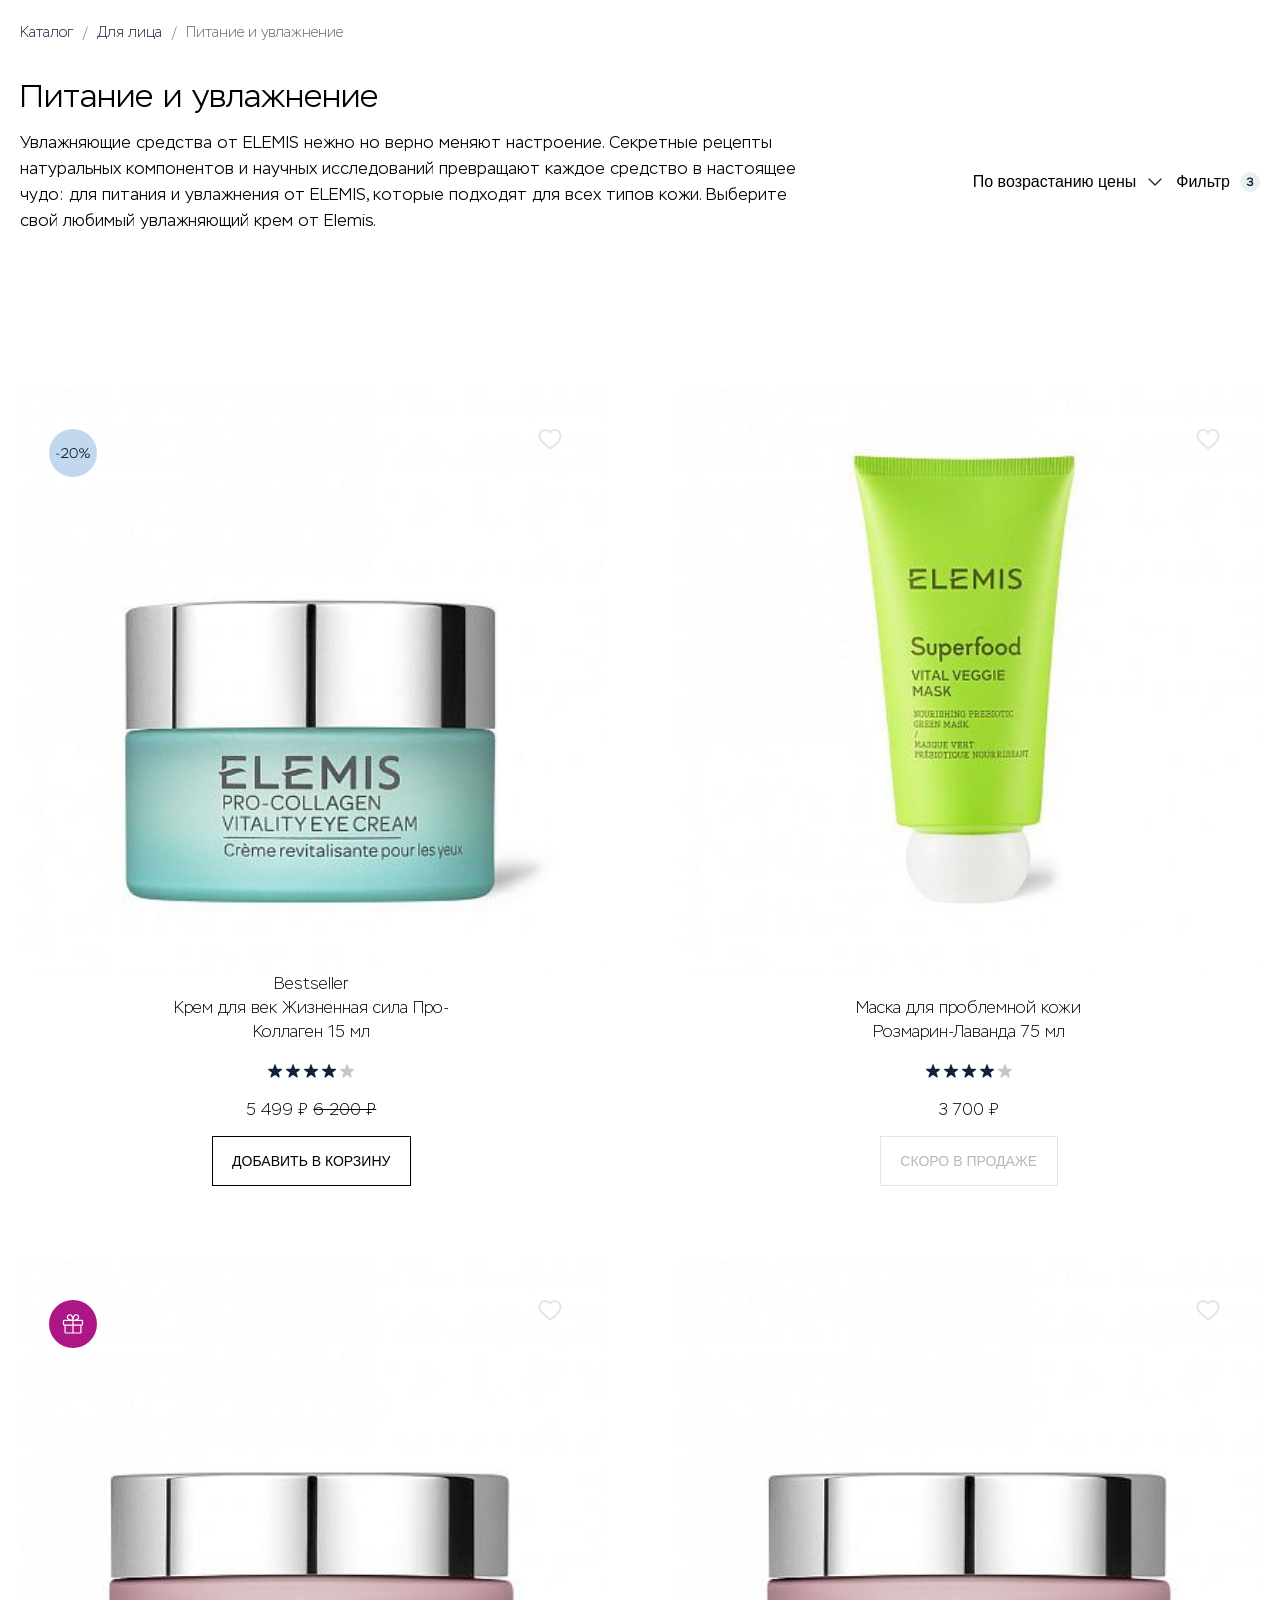
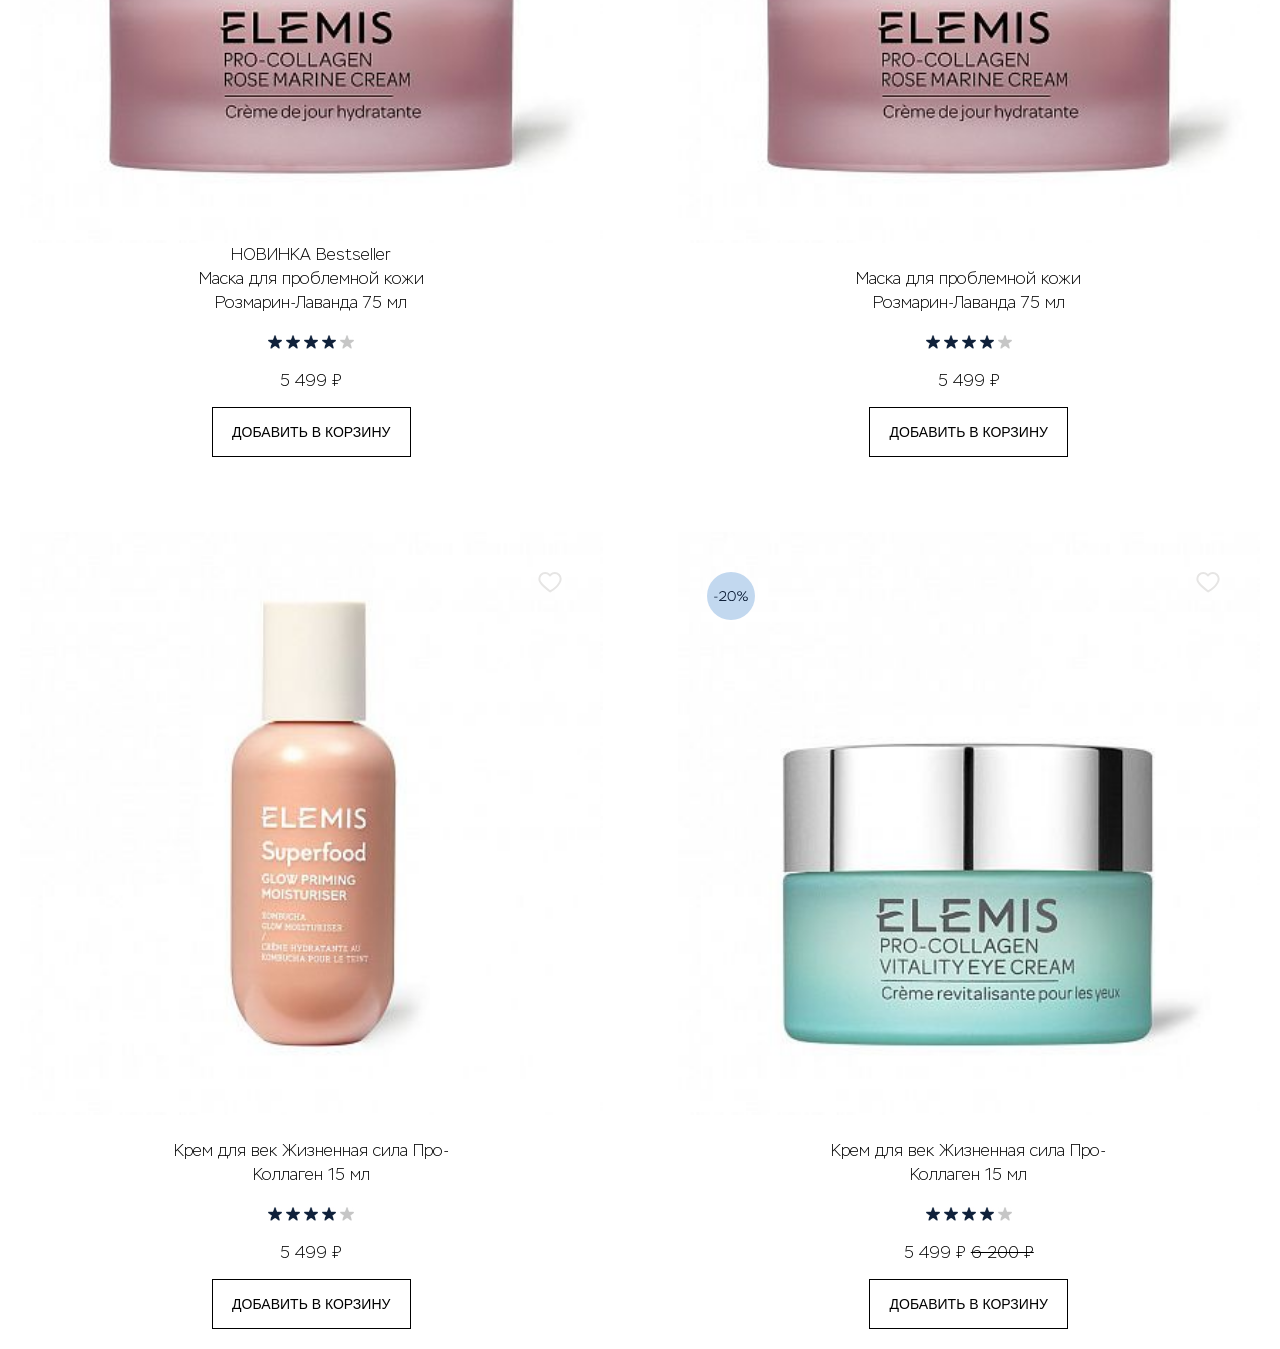
==== commit d9f5a8df: "craete beauty catalog" ====
--- a/index.html
+++ b/index.html
@@ -1,97 +1,243 @@
 <!DOCTYPE html>
-<html lang="ru">
+<html lang="en">
 
 <head>
-  <meta charset="UTF-8" />
-  <meta name="viewport" content="width=device-width, initial-scale=1.0" />
-  <title>lesson-7</title>
-  <link rel="stylesheet" href="css/style.css" />
+  <meta charset="UTF-8">
+  <meta name="viewport" content="width=device-width, initial-scale=1.0">
+  <title>lesson-8</title>
+  <link rel="stylesheet" href="css/style.css">
+  <link rel="stylesheet" href="css/adaptiv.css">
 </head>
 
 <body>
-  <header class="header">
-    <h1>Форма заявки на работу в зоопарке</h1>
-    <div>Пожалуйста, заполните форму. Обязательные поля будут помечены <span class="symbol">*</span> </div>
-  </header>
-
-  <form class="form">
-    <!-- Контактная информация -->
-    <fieldset class="form__title">
-      <legend>Контактная информация</legend>
-      <label class="form__label">
-        <span class="form__input-name">Имя <span class="symbol">*</span></span>
-        <input type="text" class="form__input" name="user-name" required />
-      </label>
-      <label class="form__label">
-        <span class="form__input-name">Телефон</span>
-        <input type="tel" class="form__input" name="user-telephone" />
-      </label>
-      <label class="form__label">
-        <span class="form__input-name">Email <span class="symbol">*</span></span>
-        <input type="email" class="form__input" name="user-email" required />
-      </label>
-    </fieldset>
-
-    <!-- Персональная информация -->
-    <fieldset class="form__title">
-      <legend>Персональная информация</legend>
-      <label class="form__label">
-        <span class="form__input-name">Возраст <span class="symbol">*</span></span>
-        <input type="number" class="form__input" name="user-age" required />
-      </label>
-      <label class="form__label">
-        <span class="form__input-name">Пол</span>
-        <select name="gender" class="form-select__gender">
-          <option value="female">Женщина</option>
-          <option value="male">Мужчина</option>
-        </select>
-      </label>
-      <label class="form__label">
-        <span class="form__input-name">Перечислите личные качества</span>
-        <textarea name="user-characteristics" class="form__text"></textarea>
-      </label>
-    </fieldset>
-
-    <!-- Любимые животные -->
-    <fieldset>
-      <legend>Выберите ваших любимых животных</legend>
-      <div class="form-animal__wrap">
-        <label class="form-animal__label">
-          <input type="checkbox" class="form-animal__input" name="user-preferancies[]" />
-          <span class="form__input-name">Зебра</span>
-        </label>
-        <label class="form-animal__label">
-          <input type="checkbox" class="form-animal__input" name="user-preferancies[]" />
-          <span class="form__input-name">Кошак</span>
-        </label>
-        <label class="form-animal__label">
-          <input type="checkbox" class="form-animal__input" name="user-preferancies[]" />
-          <span class="form__input-name">Анаконда</span>
-        </label>
-        <label class="form-animal__label">
-          <input type="checkbox" class="form-animal__input" name="user-preferancies[]" />
-          <span class="form__input-name">Человек</span>
-        </label>
-        <label class="form-animal__label">
-          <input type="checkbox" class="form-animal__input" name="user-preferancies[]" />
-          <span class="form__input-name">Слон</span>
-        </label>
-        <label class="form-animal__label">
-          <input type="checkbox" class="form-animal__input" name="user-preferancies[]" />
-          <span class="form__input-name">Антилопа</span>
-        </label>
-        <label class="form-animal__label">
-          <input type="checkbox" class="form-animal__input" name="user-preferancies[]" />
-          <span class="form__input-name">Голубь</span>
-        </label>
-        <label class="form-animal__label">
-          <input type="checkbox" class="form-animal__input" name="user-preferancies[]" />
-          <span class="form__input-name">Краб</span>
-        </label>
-      </div>
-    </fieldset>
-
-    <button type="submit" class="form__submit">Отправить информацию</button>
-  </form>
+  <main>
+    <header class="header">
+      <nav class="navigation">
+        <ul class="navigation-list">
+          <li a href="#" class="navigation-list__catalog">Каталог</li>
+          <li class="navigation-list__transition">/</li>
+          <li a href="#" class="navigation-list__face">Для лица</li>
+          <li class="navigation-list__transition">/</li>
+          <li class="navigation-list__wetting">Питание и увлажнение</li>
+        </ul>
+      </nav>
+      <h1 class="header-title">
+        Питание и увлажнение
+      </h1>
+      <div class="header-wrap">
+        <p class="header-description">
+          Увлажняющие средства от ELEMIS нежно но верно меняют настроение.
+          Секретные рецепты натуральных компонентов и научных исследований
+          превращают каждое средство в настоящее чудо: для питания и увлажнения от ELEMIS,
+          которые подходят для всех типов кожи. Выберите свой любимый увлажняющий крем от Elemis.
+        </p>
+        <div class="header-buttons">
+          <button class="header-button__price">
+            <span class="header-buttons__name">По возрастанию цены</span>
+            <svg width="18" height="18" viewBox="0 0 18 18" fill="none" xmlns="http://www.w3.org/2000/svg">
+              <path d="M3 6L9 12L15 6" stroke="#0F213A" stroke-width="1.25" stroke-linecap="round"
+                stroke-linejoin="round" />
+            </svg>
+            <svg width="18" height="18" viewBox="0 0 18 18" fill="none" xmlns="http://www.w3.org/2000/svg">
+              <path
+                d="M2 12.8892V14.4441H6.66667V12.8892H2ZM2 3.55587V5.1108H9.77747V3.55587H2ZM9.77747 16V14.4441H16V12.8892H9.77747V11.3333H8.22253V16H9.77747ZM5.1108 6.66667V8.22253H2V9.77747H5.1108V11.3333H6.66667V6.66667H5.1108ZM16 9.77747V8.22253H8.22253V9.77747H16ZM11.3333 6.66667H12.8892V5.1108H16V3.55587H12.8892V2H11.3333V6.66667Z"
+                fill="#0F213A" />
+            </svg>
+
+          </button>
+          <button class="header-button__filter">
+            <span class="header-buttons__name">Фильтр</span>
+            <svg width="20" height="20" viewBox="0 0 20 20" fill="none" xmlns="http://www.w3.org/2000/svg">
+              <rect width="20" height="20" rx="10" fill="#E9F0F1" />
+              <path
+                d="M8.03575 8L6.79975 7.448C7.03175 6.8 7.44775 6.312 8.04775 5.984C8.65575 5.656 9.33175 5.492 10.0758 5.492C10.5478 5.492 11.0038 5.556 11.4438 5.684C11.8838 5.812 12.2718 6.044 12.6078 6.38C12.9438 6.716 13.1118 7.124 13.1118 7.604C13.1118 8.052 12.9878 8.456 12.7398 8.816C12.4998 9.168 12.1718 9.404 11.7558 9.524C12.2358 9.62 12.6118 9.848 12.8838 10.208C13.1558 10.568 13.2918 10.996 13.2918 11.492C13.2918 12.308 12.9758 12.948 12.3438 13.412C11.7118 13.868 10.9758 14.096 10.1358 14.096C9.35175 14.096 8.62775 13.92 7.96375 13.568C7.30775 13.208 6.86375 12.688 6.63175 12.008L7.95175 11.456C8.03175 11.632 8.16775 11.816 8.35975 12.008C8.53575 12.208 8.78375 12.376 9.10375 12.512C9.43175 12.64 9.73575 12.704 10.0158 12.704C10.4638 12.704 10.8718 12.608 11.2398 12.416C11.6078 12.216 11.7918 11.912 11.7918 11.504C11.7918 11.256 11.7278 11.048 11.5998 10.88C11.4718 10.712 11.2878 10.596 11.0478 10.532C10.8158 10.46 10.6038 10.416 10.4118 10.4C10.2278 10.376 10.0078 10.364 9.75175 10.364H8.93575V9.044H9.79975C10.2318 9.044 10.6438 8.952 11.0358 8.768C11.4278 8.576 11.6238 8.288 11.6238 7.904C11.6238 7.536 11.4478 7.272 11.0958 7.112C10.7518 6.944 10.3718 6.86 9.95575 6.86C9.05975 6.86 8.41975 7.24 8.03575 8Z"
+                fill="#0F213A" />
+            </svg>
+                        <svg width="18" height="18" viewBox="0 0 18 18" fill="none" xmlns="http://www.w3.org/2000/svg">
+              <path d="M3 6L9 12L15 6" stroke="#0F213A" stroke-width="1.25" stroke-linecap="round"
+                stroke-linejoin="round" />
+            </svg>
+          </button>
+        </div>
+      </div>
+    </header>
+
+    <section class="product-list">
+      <div class="product-list__item">
+        <span class="product-list__discount">
+          <svg width="48" height="48" viewBox="0 0 48 48" fill="none" xmlns="http://www.w3.org/2000/svg">
+            <rect width="48" height="48" rx="24" fill="#C2D8EF" />
+            <path
+              d="M10.508 25.598H7.148V24.744H10.508V25.598ZM12.9762 21.664L12.1502 21.3C12.4022 20.6187 12.8642 20.082 13.5362 19.69C14.2175 19.2887 14.9408 19.088 15.7062 19.088C16.6768 19.088 17.4842 19.3493 18.1282 19.872C18.7815 20.3947 19.1082 21.118 19.1082 22.042C19.1082 22.5927 19.0008 23.12 18.7862 23.624C18.5715 24.1187 18.2588 24.5807 17.8482 25.01C17.4375 25.43 17.0408 25.7893 16.6582 26.088C16.2848 26.3867 15.8368 26.7087 15.3142 27.054L13.6762 28.118H19.3742V29H12.0802V28.258L14.5302 26.522C15.6782 25.7007 16.4715 25.066 16.9102 24.618C17.3022 24.2167 17.6008 23.8247 17.8062 23.442C18.0208 23.05 18.1282 22.616 18.1282 22.14C18.1282 21.4587 17.8902 20.936 17.4142 20.572C16.9475 20.1987 16.3642 20.012 15.6642 20.012C15.0948 20.012 14.5582 20.1613 14.0542 20.46C13.5595 20.7587 13.2002 21.16 12.9762 21.664ZM20.5623 24.1C20.5623 23.1947 20.7023 22.3733 20.9823 21.636C21.2623 20.8987 21.7196 20.292 22.3543 19.816C22.989 19.3307 23.759 19.088 24.6643 19.088C25.3736 19.088 25.999 19.228 26.5403 19.508C27.0816 19.788 27.511 20.166 27.8283 20.642C28.1456 21.118 28.3836 21.65 28.5423 22.238C28.701 22.8167 28.7803 23.4373 28.7803 24.1C28.7803 24.772 28.6963 25.4067 28.5283 26.004C28.3696 26.592 28.127 27.124 27.8003 27.6C27.483 28.0667 27.0583 28.4353 26.5263 28.706C25.9943 28.9767 25.383 29.112 24.6923 29.112C23.9923 29.112 23.3716 28.972 22.8303 28.692C22.289 28.412 21.855 28.034 21.5283 27.558C21.211 27.0727 20.9683 26.5407 20.8003 25.962C20.6416 25.374 20.5623 24.7533 20.5623 24.1ZM21.7103 22.602C21.5983 23.0687 21.5423 23.568 21.5423 24.1C21.5423 24.632 21.5983 25.136 21.7103 25.612C21.8316 26.0787 22.0136 26.5127 22.2563 26.914C22.499 27.3153 22.8256 27.6327 23.2363 27.866C23.6563 28.0993 24.1416 28.216 24.6923 28.216C25.2616 28.216 25.7516 28.0993 26.1623 27.866C26.5823 27.6327 26.9043 27.3153 27.1283 26.914C27.3616 26.5127 27.5296 26.0787 27.6323 25.612C27.7443 25.1453 27.8003 24.6413 27.8003 24.1C27.8003 23.5587 27.7443 23.0547 27.6323 22.588C27.5296 22.1213 27.3616 21.6873 27.1283 21.286C26.895 20.8847 26.5683 20.5673 26.1483 20.334C25.7283 20.1007 25.2336 19.984 24.6643 19.984C24.1043 19.984 23.6143 20.1007 23.1943 20.334C22.7836 20.5673 22.4616 20.8893 22.2283 21.3C21.995 21.7013 21.8223 22.1353 21.7103 22.602ZM30.8056 23.162C30.3296 22.7233 30.0916 22.1633 30.0916 21.482C30.0916 20.8007 30.3296 20.2453 30.8056 19.816C31.2909 19.3773 31.8789 19.158 32.5696 19.158C33.5309 19.158 34.2683 19.5687 34.7816 20.39C34.9496 20.698 35.0336 21.062 35.0336 21.482C35.0336 22.1727 34.7956 22.7327 34.3196 23.162C33.8436 23.5913 33.2603 23.806 32.5696 23.806C31.8789 23.806 31.2909 23.5913 30.8056 23.162ZM31.4496 20.39C31.1416 20.6887 30.9876 21.0527 30.9876 21.482C30.9876 21.9113 31.1416 22.28 31.4496 22.588C31.7576 22.8867 32.1309 23.036 32.5696 23.036C33.0269 23.036 33.4003 22.8913 33.6896 22.602C33.9883 22.3127 34.1376 21.9393 34.1376 21.482C34.1376 21.034 33.9883 20.6653 33.6896 20.376C33.3909 20.0773 33.0176 19.928 32.5696 19.928C32.1309 19.928 31.7576 20.082 31.4496 20.39ZM32.2056 29.168L31.5196 28.762L38.7716 18.948L39.4436 19.438L32.2056 29.168ZM36.6156 28.412C36.1396 27.9733 35.9016 27.4133 35.9016 26.732C35.9016 26.0507 36.1396 25.4953 36.6156 25.066C37.1009 24.6273 37.6889 24.408 38.3796 24.408C39.0703 24.408 39.6536 24.6227 40.1296 25.052C40.6056 25.4813 40.8436 26.0413 40.8436 26.732C40.8436 27.4133 40.6009 27.9733 40.1156 28.412C39.6396 28.8413 39.0609 29.056 38.3796 29.056C37.6889 29.056 37.1009 28.8413 36.6156 28.412ZM37.2596 25.64C36.9516 25.9387 36.7976 26.3027 36.7976 26.732C36.7976 27.1613 36.9516 27.53 37.2596 27.838C37.5676 28.1367 37.9409 28.286 38.3796 28.286C38.8276 28.286 39.2009 28.1413 39.4996 27.852C39.7983 27.5533 39.9476 27.18 39.9476 26.732C39.9476 26.3027 39.7936 25.9387 39.4856 25.64C39.1776 25.332 38.8089 25.178 38.3796 25.178C37.9409 25.178 37.5676 25.332 37.2596 25.64Z"
+              fill="#0F213A" />
+          </svg>
+        </span>
+        <span class="product-list__heart">
+          <svg width="24" height="21" viewBox="0 0 24 21" fill="#E6E5E4" xmlns="http://www.w3.org/2000/svg">
+            <path
+              d="M16.724 1C18.3547 1.00009 19.7345 1.56794 20.9154 2.73242C22.0974 3.89804 22.6663 5.24713 22.6664 6.8291C22.6664 8.43513 22.2594 9.71352 21.5004 10.7256L21.4545 10.7861L21.4183 10.8545C19.7694 13.9415 16.736 16.8118 12.1986 19.4307C7.25652 15.7903 4.20395 12.9512 2.88123 10.8975L2.84412 10.8398L2.80017 10.7881L2.61951 10.5693C1.74793 9.47025 1.33337 8.2888 1.33337 7C1.33338 5.32126 1.89849 3.9466 3.03259 2.8125C4.21458 1.63063 5.59301 1.05674 7.21912 1.05664C8.78528 1.05664 10.1396 1.58564 11.3246 2.67188L12.0101 3.30078L12.6869 2.66211C13.8781 1.53713 15.2108 1 16.724 1Z"
+              stroke="#E6E5E4" stroke-width="2" />
+          </svg>
+
+        </span>
+        <img src="img/blue_cream.jpg" alt="Discount cream" class="product-list__image" />
+        <p class="product-list__label">Bestseller</p>
+        <div class="product-list__title">Крем для век Жизненная сила Про-Коллаген 15 мл</div>
+        <ul class="rating rating-4">
+          <li class="rating-item"></li>
+          <li class="rating-item"></li>
+          <li class="rating-item"></li>
+          <li class="rating-item"></li>
+          <li class="rating-item"></li>
+        </ul>
+
+        <p class="product-list__price">
+          5 499 ₽ <s class="product-list__old-price">6 200 ₽</s>
+        </p>
+        <button class="product-list__button">ДОБАВИТЬ В КОРЗИНУ</button>
+      </div>
+
+      <div class="product-list__item">
+        <span class="product-list__heart">
+          <svg width="24" height="21" viewBox="0 0 24 21" fill="#E6E5E4" xmlns="http://www.w3.org/2000/svg">
+            <path
+              d="M16.724 1C18.3547 1.00009 19.7345 1.56794 20.9154 2.73242C22.0974 3.89804 22.6663 5.24713 22.6664 6.8291C22.6664 8.43513 22.2594 9.71352 21.5004 10.7256L21.4545 10.7861L21.4183 10.8545C19.7694 13.9415 16.736 16.8118 12.1986 19.4307C7.25652 15.7903 4.20395 12.9512 2.88123 10.8975L2.84412 10.8398L2.80017 10.7881L2.61951 10.5693C1.74793 9.47025 1.33337 8.2888 1.33337 7C1.33338 5.32126 1.89849 3.9466 3.03259 2.8125C4.21458 1.63063 5.59301 1.05674 7.21912 1.05664C8.78528 1.05664 10.1396 1.58564 11.3246 2.67188L12.0101 3.30078L12.6869 2.66211C13.8781 1.53713 15.2108 1 16.724 1Z"
+              stroke="#E6E5E4" stroke-width="2" />
+          </svg>
+
+        </span>
+        <img src="img/green_cream.jpg" alt="Discount cream" class="product-list__image" />
+        <div class="product-list__title">Маска для проблемной кожи Розмарин-Лаванда 75 мл</div>
+        <ul class="rating rating-4">
+          <li class="rating-item"></li>
+          <li class="rating-item"></li>
+          <li class="rating-item"></li>
+          <li class="rating-item"></li>
+          <li class="rating-item"></li>
+        </ul>
+        <p class="product-list__price">
+          3 700 ₽
+        </p>
+        <button disabled style="border: 1px solid #E6E5E4;" class="product-list__button">СКОРО В ПРОДАЖЕ</button>
+      </div>
+
+      <div class="product-list__item">
+        <span class="product-list__present">
+          <svg width="48" height="48" viewBox="0 0 48 48" fill="none" xmlns="http://www.w3.org/2000/svg">
+            <rect width="48" height="48" rx="24" fill="#AF1685" />
+            <path
+              d="M32.7233 19.7302H28.6333C28.8432 19.5985 29.0421 19.4499 29.2281 19.2861C29.5085 19.0363 29.7344 18.7312 29.8917 18.3901C30.0489 18.049 30.1342 17.6791 30.142 17.3036C30.1542 16.8904 30.0819 16.4792 29.9296 16.095C29.7772 15.7108 29.548 15.3618 29.2561 15.0692C28.9641 14.7767 28.6155 14.5469 28.2316 14.3938C27.8477 14.2407 27.4366 14.1676 27.0234 14.179C26.6479 14.1869 26.278 14.2721 25.9369 14.4294C25.5958 14.5866 25.2908 14.8125 25.0409 15.093C24.5817 15.6349 24.2286 16.2583 24 16.9308C23.7719 16.2588 23.4195 15.6357 22.9612 15.094C22.7111 14.8131 22.4058 14.5869 22.0644 14.4294C21.7229 14.272 21.3526 14.1867 20.9766 14.179C20.5632 14.1671 20.1518 14.2398 19.7675 14.3925C19.3832 14.5453 19.0341 14.7749 18.7417 15.0674C18.4494 15.3599 18.2198 15.709 18.0672 16.0934C17.9145 16.4777 17.842 16.8892 17.8541 17.3026C17.8619 17.6781 17.9471 18.048 18.1044 18.3891C18.2617 18.7302 18.4876 19.0353 18.768 19.2851C18.9538 19.4492 19.1527 19.5977 19.3628 19.7292H15.2767C15.0944 19.7292 14.9138 19.7652 14.7454 19.835C14.577 19.9048 14.4239 20.0071 14.295 20.1361C14.1662 20.265 14.064 20.4181 13.9943 20.5866C13.9246 20.7551 13.8888 20.9357 13.8889 21.118V24.2901C13.8889 24.6582 14.0351 25.0112 14.2954 25.2715C14.5557 25.5317 14.9086 25.6779 15.2767 25.6779H15.475V32.2204C15.475 32.5885 15.6212 32.9415 15.8815 33.2017C16.1417 33.462 16.4947 33.6082 16.8628 33.6082H31.1373C31.5053 33.6082 31.8583 33.462 32.1186 33.2017C32.3789 32.9415 32.5251 32.5885 32.5251 32.2204V25.6779H32.7233C33.0914 25.6779 33.4444 25.5317 33.7047 25.2715C33.9649 25.0112 34.1111 24.6582 34.1111 24.2901V21.118C34.1111 20.75 33.9649 20.397 33.7047 20.1367C33.4444 19.8764 33.0914 19.7302 32.7233 19.7302ZM24.7703 18.6398C24.9933 17.4384 25.3938 16.4838 25.9291 15.8791C26.0723 15.721 26.2466 15.5941 26.441 15.5063C26.6354 15.4184 26.8458 15.3716 27.0591 15.3686H27.1137C27.3603 15.3686 27.6044 15.4181 27.8315 15.5141C28.0587 15.6102 28.2642 15.7508 28.4361 15.9277C28.6079 16.1047 28.7425 16.3142 28.8319 16.5441C28.9212 16.7739 28.9636 17.0194 28.9565 17.2659C28.9531 17.4794 28.9058 17.69 28.8174 17.8844C28.7291 18.0788 28.6016 18.253 28.443 18.396C27.3803 19.3337 25.5782 19.6142 24.6285 19.6955C24.6533 19.409 24.6939 19.0443 24.7703 18.6398ZM19.5839 15.9088C19.9298 15.5641 20.398 15.3699 20.8864 15.3686H20.9409C21.1545 15.3719 21.365 15.4193 21.5594 15.5076C21.7539 15.596 21.928 15.7234 22.071 15.8821C23.0087 16.9447 23.2893 18.7469 23.3706 19.6965C23.0841 19.6717 22.7193 19.6291 22.3188 19.5548C21.1174 19.3337 20.1628 18.9312 19.5581 18.395C19.3992 18.2523 19.2715 18.0784 19.183 17.8841C19.0944 17.6898 19.047 17.4794 19.0436 17.2659C19.0368 17.0149 19.0811 16.7651 19.174 16.5317C19.2669 16.2984 19.4064 16.0865 19.5839 15.9088ZM15.0785 24.2901V21.118C15.0785 21.0654 15.0993 21.015 15.1365 20.9778C15.1737 20.9407 15.2241 20.9198 15.2767 20.9198H23.4053V24.4884H15.2767C15.2241 24.4884 15.1737 24.4675 15.1365 24.4303C15.0993 24.3931 15.0785 24.3427 15.0785 24.2901ZM16.6645 32.2204V25.6779H23.4053V32.4187H16.8628C16.8102 32.4187 16.7598 32.3978 16.7226 32.3606C16.6854 32.3234 16.6645 32.273 16.6645 32.2204ZM31.3355 32.2204C31.3355 32.273 31.3147 32.3234 31.2775 32.3606C31.2403 32.3978 31.1899 32.4187 31.1373 32.4187H24.5948V25.6779H31.3355V32.2204ZM32.9216 24.2901C32.9216 24.3427 32.9007 24.3931 32.8635 24.4303C32.8263 24.4675 32.7759 24.4884 32.7233 24.4884H24.5948V20.9198H32.7233C32.7759 20.9198 32.8263 20.9407 32.8635 20.9778C32.9007 21.015 32.9216 21.0654 32.9216 21.118V24.2901Z"
+              fill="white" />
+          </svg>
+        </span>
+        <span class="product-list__heart">
+          <svg width="24" height="21" viewBox="0 0 24 21" fill="#E6E5E4" xmlns="http://www.w3.org/2000/svg">
+            <path
+              d="M16.724 1C18.3547 1.00009 19.7345 1.56794 20.9154 2.73242C22.0974 3.89804 22.6663 5.24713 22.6664 6.8291C22.6664 8.43513 22.2594 9.71352 21.5004 10.7256L21.4545 10.7861L21.4183 10.8545C19.7694 13.9415 16.736 16.8118 12.1986 19.4307C7.25652 15.7903 4.20395 12.9512 2.88123 10.8975L2.84412 10.8398L2.80017 10.7881L2.61951 10.5693C1.74793 9.47025 1.33337 8.2888 1.33337 7C1.33338 5.32126 1.89849 3.9466 3.03259 2.8125C4.21458 1.63063 5.59301 1.05674 7.21912 1.05664C8.78528 1.05664 10.1396 1.58564 11.3246 2.67188L12.0101 3.30078L12.6869 2.66211C13.8781 1.53713 15.2108 1 16.724 1Z"
+              stroke="#E6E5E4" stroke-width="2" />
+          </svg>
+
+        </span>
+        <img src="img/pink_cream.jpg" alt="Discount cream" class="product-list__image" />
+        <p class="product-list__label">НОВИНКА</p>
+        <p class="product-list__label">Bestseller</p>
+        <div class="product-list__title">Маска для проблемной кожи Розмарин-Лаванда 75 мл</div>
+        <ul class="rating rating-4">
+          <li class="rating-item"></li>
+          <li class="rating-item"></li>
+          <li class="rating-item"></li>
+          <li class="rating-item"></li>
+          <li class="rating-item"></li>
+        </ul>
+        <p class="product-list__price">
+          5 499 ₽
+        </p>
+        <button class="product-list__button">ДОБАВИТЬ В КОРЗИНУ</button>
+      </div>
+
+      <div class="product-list__item">
+        <span class="product-list__heart">
+          <svg width="24" height="21" viewBox="0 0 24 21" fill="#E6E5E4" xmlns="http://www.w3.org/2000/svg">
+            <path
+              d="M16.724 1C18.3547 1.00009 19.7345 1.56794 20.9154 2.73242C22.0974 3.89804 22.6663 5.24713 22.6664 6.8291C22.6664 8.43513 22.2594 9.71352 21.5004 10.7256L21.4545 10.7861L21.4183 10.8545C19.7694 13.9415 16.736 16.8118 12.1986 19.4307C7.25652 15.7903 4.20395 12.9512 2.88123 10.8975L2.84412 10.8398L2.80017 10.7881L2.61951 10.5693C1.74793 9.47025 1.33337 8.2888 1.33337 7C1.33338 5.32126 1.89849 3.9466 3.03259 2.8125C4.21458 1.63063 5.59301 1.05674 7.21912 1.05664C8.78528 1.05664 10.1396 1.58564 11.3246 2.67188L12.0101 3.30078L12.6869 2.66211C13.8781 1.53713 15.2108 1 16.724 1Z"
+              stroke="#E6E5E4" stroke-width="2" />
+          </svg>
+
+        </span>
+        <img src="img/pink_cream.jpg" alt="Discount cream" class="product-list__image" />
+        <div class="product-list__title">Маска для проблемной кожи Розмарин-Лаванда 75 мл</div>
+        <ul class="rating rating-4">
+          <li class="rating-item"></li>
+          <li class="rating-item"></li>
+          <li class="rating-item"></li>
+          <li class="rating-item"></li>
+          <li class="rating-item"></li>
+        </ul>
+        <p class="product-list__price">
+          5 499 ₽
+        </p>
+        <button class="product-list__button">ДОБАВИТЬ В КОРЗИНУ</button>
+      </div>
+
+      <div class="product-list__item">
+        <span class="product-list__heart">
+          <svg width="24" height="21" viewBox="0 0 24 21" fill="#E6E5E4" xmlns="http://www.w3.org/2000/svg">
+            <path
+              d="M16.724 1C18.3547 1.00009 19.7345 1.56794 20.9154 2.73242C22.0974 3.89804 22.6663 5.24713 22.6664 6.8291C22.6664 8.43513 22.2594 9.71352 21.5004 10.7256L21.4545 10.7861L21.4183 10.8545C19.7694 13.9415 16.736 16.8118 12.1986 19.4307C7.25652 15.7903 4.20395 12.9512 2.88123 10.8975L2.84412 10.8398L2.80017 10.7881L2.61951 10.5693C1.74793 9.47025 1.33337 8.2888 1.33337 7C1.33338 5.32126 1.89849 3.9466 3.03259 2.8125C4.21458 1.63063 5.59301 1.05674 7.21912 1.05664C8.78528 1.05664 10.1396 1.58564 11.3246 2.67188L12.0101 3.30078L12.6869 2.66211C13.8781 1.53713 15.2108 1 16.724 1Z"
+              stroke="#E6E5E4" stroke-width="2" />
+          </svg>
+
+
+        </span>
+        <img src="img/coral_cream.jpg" alt="Coral cream" class="product-list__image"/>
+        <p class="product-list__title">Крем для век Жизненная сила Про-Коллаген 15 мл</p>
+        <ul class="rating rating-4">
+          <li class="rating-item"></li>
+          <li class="rating-item"></li>
+          <li class="rating-item"></li>
+          <li class="rating-item"></li>
+          <li class="rating-item"></li>
+        </ul>
+        <p class="product-list__price">
+          5 499 ₽
+        </p>
+        <button class="product-list__button">ДОБАВИТЬ В КОРЗИНУ</button>
+      </div>
+
+      <div class="product-list__item">
+        <span class="product-list__heart">
+          <svg width="24" height="21" viewBox="0 0 24 21" fill="#E6E5E4" xmlns="http://www.w3.org/2000/svg">
+            <path
+              d="M16.724 1C18.3547 1.00009 19.7345 1.56794 20.9154 2.73242C22.0974 3.89804 22.6663 5.24713 22.6664 6.8291C22.6664 8.43513 22.2594 9.71352 21.5004 10.7256L21.4545 10.7861L21.4183 10.8545C19.7694 13.9415 16.736 16.8118 12.1986 19.4307C7.25652 15.7903 4.20395 12.9512 2.88123 10.8975L2.84412 10.8398L2.80017 10.7881L2.61951 10.5693C1.74793 9.47025 1.33337 8.2888 1.33337 7C1.33338 5.32126 1.89849 3.9466 3.03259 2.8125C4.21458 1.63063 5.59301 1.05674 7.21912 1.05664C8.78528 1.05664 10.1396 1.58564 11.3246 2.67188L12.0101 3.30078L12.6869 2.66211C13.8781 1.53713 15.2108 1 16.724 1Z"
+              stroke="#E6E5E4" stroke-width="2" />
+          </svg>
+
+
+        </span>
+        <span class="product-list__discount">
+          <svg width="48" height="48" viewBox="0 0 48 48" fill="none" xmlns="http://www.w3.org/2000/svg">
+            <rect width="48" height="48" rx="24" fill="#C2D8EF" />
+            <path
+              d="M10.508 25.598H7.148V24.744H10.508V25.598ZM12.9762 21.664L12.1502 21.3C12.4022 20.6187 12.8642 20.082 13.5362 19.69C14.2175 19.2887 14.9408 19.088 15.7062 19.088C16.6768 19.088 17.4842 19.3493 18.1282 19.872C18.7815 20.3947 19.1082 21.118 19.1082 22.042C19.1082 22.5927 19.0008 23.12 18.7862 23.624C18.5715 24.1187 18.2588 24.5807 17.8482 25.01C17.4375 25.43 17.0408 25.7893 16.6582 26.088C16.2848 26.3867 15.8368 26.7087 15.3142 27.054L13.6762 28.118H19.3742V29H12.0802V28.258L14.5302 26.522C15.6782 25.7007 16.4715 25.066 16.9102 24.618C17.3022 24.2167 17.6008 23.8247 17.8062 23.442C18.0208 23.05 18.1282 22.616 18.1282 22.14C18.1282 21.4587 17.8902 20.936 17.4142 20.572C16.9475 20.1987 16.3642 20.012 15.6642 20.012C15.0948 20.012 14.5582 20.1613 14.0542 20.46C13.5595 20.7587 13.2002 21.16 12.9762 21.664ZM20.5623 24.1C20.5623 23.1947 20.7023 22.3733 20.9823 21.636C21.2623 20.8987 21.7196 20.292 22.3543 19.816C22.989 19.3307 23.759 19.088 24.6643 19.088C25.3736 19.088 25.999 19.228 26.5403 19.508C27.0816 19.788 27.511 20.166 27.8283 20.642C28.1456 21.118 28.3836 21.65 28.5423 22.238C28.701 22.8167 28.7803 23.4373 28.7803 24.1C28.7803 24.772 28.6963 25.4067 28.5283 26.004C28.3696 26.592 28.127 27.124 27.8003 27.6C27.483 28.0667 27.0583 28.4353 26.5263 28.706C25.9943 28.9767 25.383 29.112 24.6923 29.112C23.9923 29.112 23.3716 28.972 22.8303 28.692C22.289 28.412 21.855 28.034 21.5283 27.558C21.211 27.0727 20.9683 26.5407 20.8003 25.962C20.6416 25.374 20.5623 24.7533 20.5623 24.1ZM21.7103 22.602C21.5983 23.0687 21.5423 23.568 21.5423 24.1C21.5423 24.632 21.5983 25.136 21.7103 25.612C21.8316 26.0787 22.0136 26.5127 22.2563 26.914C22.499 27.3153 22.8256 27.6327 23.2363 27.866C23.6563 28.0993 24.1416 28.216 24.6923 28.216C25.2616 28.216 25.7516 28.0993 26.1623 27.866C26.5823 27.6327 26.9043 27.3153 27.1283 26.914C27.3616 26.5127 27.5296 26.0787 27.6323 25.612C27.7443 25.1453 27.8003 24.6413 27.8003 24.1C27.8003 23.5587 27.7443 23.0547 27.6323 22.588C27.5296 22.1213 27.3616 21.6873 27.1283 21.286C26.895 20.8847 26.5683 20.5673 26.1483 20.334C25.7283 20.1007 25.2336 19.984 24.6643 19.984C24.1043 19.984 23.6143 20.1007 23.1943 20.334C22.7836 20.5673 22.4616 20.8893 22.2283 21.3C21.995 21.7013 21.8223 22.1353 21.7103 22.602ZM30.8056 23.162C30.3296 22.7233 30.0916 22.1633 30.0916 21.482C30.0916 20.8007 30.3296 20.2453 30.8056 19.816C31.2909 19.3773 31.8789 19.158 32.5696 19.158C33.5309 19.158 34.2683 19.5687 34.7816 20.39C34.9496 20.698 35.0336 21.062 35.0336 21.482C35.0336 22.1727 34.7956 22.7327 34.3196 23.162C33.8436 23.5913 33.2603 23.806 32.5696 23.806C31.8789 23.806 31.2909 23.5913 30.8056 23.162ZM31.4496 20.39C31.1416 20.6887 30.9876 21.0527 30.9876 21.482C30.9876 21.9113 31.1416 22.28 31.4496 22.588C31.7576 22.8867 32.1309 23.036 32.5696 23.036C33.0269 23.036 33.4003 22.8913 33.6896 22.602C33.9883 22.3127 34.1376 21.9393 34.1376 21.482C34.1376 21.034 33.9883 20.6653 33.6896 20.376C33.3909 20.0773 33.0176 19.928 32.5696 19.928C32.1309 19.928 31.7576 20.082 31.4496 20.39ZM32.2056 29.168L31.5196 28.762L38.7716 18.948L39.4436 19.438L32.2056 29.168ZM36.6156 28.412C36.1396 27.9733 35.9016 27.4133 35.9016 26.732C35.9016 26.0507 36.1396 25.4953 36.6156 25.066C37.1009 24.6273 37.6889 24.408 38.3796 24.408C39.0703 24.408 39.6536 24.6227 40.1296 25.052C40.6056 25.4813 40.8436 26.0413 40.8436 26.732C40.8436 27.4133 40.6009 27.9733 40.1156 28.412C39.6396 28.8413 39.0609 29.056 38.3796 29.056C37.6889 29.056 37.1009 28.8413 36.6156 28.412ZM37.2596 25.64C36.9516 25.9387 36.7976 26.3027 36.7976 26.732C36.7976 27.1613 36.9516 27.53 37.2596 27.838C37.5676 28.1367 37.9409 28.286 38.3796 28.286C38.8276 28.286 39.2009 28.1413 39.4996 27.852C39.7983 27.5533 39.9476 27.18 39.9476 26.732C39.9476 26.3027 39.7936 25.9387 39.4856 25.64C39.1776 25.332 38.8089 25.178 38.3796 25.178C37.9409 25.178 37.5676 25.332 37.2596 25.64Z"
+              fill="#0F213A" />
+          </svg>
+        </span>
+        <img src="img/blue_cream.jpg" alt="Discount cream" class="product-list__image" />
+        <div class="product-list__title">Крем для век Жизненная сила Про-Коллаген 15 мл</div>
+        <ul class="rating rating-4">
+          <li class="rating-item"></li>
+          <li class="rating-item"></li>
+          <li class="rating-item"></li>
+          <li class="rating-item"></li>
+          <li class="rating-item"></li>
+        </ul>
+        <p class="product-list__price">
+          5 499 ₽ <s class="product-list__old-price">6 200 ₽</s>
+        </p>
+        <button class="product-list__button">ДОБАВИТЬ В КОРЗИНУ</button>
+      </div>
+    </section>
+  </main>
 </body>
+
 </html>
--- a/css/style.css
+++ b/css/style.css
@@ -1,148 +1,275 @@
+@font-face {
+    font-family: "Stem";
+    src: url("../fonts/Stem-Thin.ttf") format("truetype");
+    font-weight: 100;
+    font-style: normal;
+    font-display: swap;
+}
+
+@font-face {
+    font-family: "Stem";
+    src: url("../fonts/Stem-ExtraLight.ttf") format("truetype");
+    font-weight: 200;
+    font-style: normal;
+    font-display: swap;
+}
+
+@font-face {
+    font-family: "Stem";
+    src: url("../fonts/Stem-SemiLight.ttf") format("truetype");
+    font-weight: 300;
+    font-style: normal;
+    font-display: swap;
+}
+
+@font-face {
+    font-family: "Stem";
+    src: url("../fonts/Stem-Light.ttf") format("truetype");
+    font-weight: 400;
+    font-style: normal;
+    font-display: swap;
+}
+
+@font-face {
+    font-family: "Stem";
+    src: url("../fonts/Stem-Regular.ttf") format("truetype");
+    font-weight: 500;
+    font-style: normal;
+    font-display: swap;
+}
+
+@font-face {
+    font-family: "Stem";
+    src: url("../fonts/Stem-Medium.ttf") format("truetype");
+    font-weight: 600;
+    font-style: normal;
+    font-display: swap;
+}
+
+@font-face {
+    font-family: "Stem";
+    src: url("../fonts/Stem-Bold.ttf") format("truetype");
+    font-weight: 700;
+    font-style: normal;
+    font-display: swap;
+}
+
 * {
-  box-sizing: border-box;
-  margin: 0;
-  padding: 0;
-}
-
-/* Основные стили для форм */
+    margin: 0;
+    padding: 0;
+    border: 0;
+    outline: 0;
+    box-sizing: border-box;
+}
+
+a {
+    color: #000000;
+    text-decoration: none;
+}
+
+li {
+    list-style: none;
+}
+
+button {
+    cursor: pointer;
+}
 
 body {
-  font-family: Arial, sans-serif;
-  padding: 20px;
-  background-color: #fff;
-  color: #000;
-}
-
-/* Заголовок */
-
-.header {
-  margin-bottom: 20px;
-  text-align: center;
-}
-
-.header h1 {
-  font-size: 24px;
-  margin-bottom: 10px;
-}
-
-.header div {
-  font-family: 'Times New Roman', Times, serif, sans-serif;
-  color:#999;
-  font-size: 18px;
-  font-style: italic;
-}
-
-.symbol{
-    font-family: 'Times New Roman', Times, serif, sans-serif;
+    padding: 20px;
+    font-family: "Stem", sans-serif;
+}
+
+.navigation {
+    margin-bottom: 32px;
+}
+
+.navigation-list {
+    color: #0F213A;
+    display: flex;
+    gap: 10px;
+    line-height: 24px;
     font-size: 14px;
-    color:#ee0505
-}
-
-/* Форма  контактной и персональной информации*/
-
-form {
-  max-width: 700px;
-  margin: 0 auto 30px auto;
-}
-
-fieldset {
-  border: 1px solid #999;
-  padding: 20px;
-  margin-bottom: 20px;
-}
-
-legend {
-  font-size: 20px;
-  font-family: 'Times New Roman', Times, serif, sans-serif;
-  font-weight: 500;
-  padding: 0 10px;
-}
-
-.form__label {
-  display: flex;
-  flex-direction: column;
-  margin-bottom: 15px;
-}
-
-.form__input-name {
-  font-size: 14px;
-  margin-bottom: 5px;
-}
-
-.form__input, .form__text, .form-input, .select_pol {
-  padding: 8px;
-  border: 1px solid #ccc;
-  border-radius: 4px;
-  font-size: 14px;
-  width: 100%;
-}
-
-.form__text {
-  height: 80px;
-  resize: none;
-}
-
-.form-select__gender {
-  height: 36px;
-}
-
-/* Форма для чекбоксов */
-
-.form-animal {
-  max-width: 700px;
-  margin: 0 auto 30px auto;
-}
-
-.form-animal fieldset {
-  border: 1px solid #999;
-  padding: 20px;
-  border-radius: 8px;
-}
-
-.form-animal legend {
-  font-weight: bold;
-  padding: 0 10px;
-  margin-bottom: 10px;
-  font-size: 18px;
-}
-
-/* Контейнер для чекбоксов */
-
-.form-animal__wrap {
-  display: flex;
-  flex-wrap: wrap;
-  gap: 10px 20px;
-  padding-top: 10px;
-  max-width: 700px;
-}
-
-/* Отдельный чекбокс с текстом */
-
-.form-animal__label {
-  display: flex;
-  align-items: center;
-  gap: 6px;
-  width: calc(25% - 20px); 
-  font-size: 16px;
-  cursor: pointer;
-}
-
-/* Стилизация чекбокса */
-
-.form-animal__input {
-  width: 16px;
-  height: 16px;
-  accent-color: #333; 
-}
-
-/* Стилизация кнопки */
-
-button.form__submit {
-  padding: 10px 20px;
-  background-color: #f0f0f0;
-  border: 1px solid #888;
-}
-
-button.form__submit:hover {
-  background-color: #ddd;
+}
+
+.navigation-list__catalog,
+.navigation-list__face {
+    color: #0F213A;
+}
+
+.navigation-list__transition,
+.navigation-list__wetting {
+    color: #666666;
+}
+
+.header-wrap {
+    display: flex;
+    align-items: center;
+    justify-content: space-between;
+    gap: 20px;
+    flex-wrap: wrap;
+    margin-bottom: 155px;
+}
+
+.header-title {
+    font-weight: 350;
+    font-size: 32px;
+    line-height: 42px;
+    margin-bottom: 12px;
+}
+
+.header-description {
+    font-size: 16px;
+    font-weight: 300;
+    line-height: 26px;
+    max-width: 800px;
+}
+
+.header-buttons {
+    display: flex;
+    gap: 12px;
+}
+
+
+.header-button__price {
+    display: flex;
+    align-items: center;
+    gap: 10px;
+    background-color: #fff;
+    font-weight: 500;
+    font-size: 16px;
+    line-height: 24px;
+}
+
+.header-button__price>svg {
+    display: block;
+}
+
+.header-button__price>svg:last-of-type {
+    display: none;
+}
+
+.header-button__filter {
+    display: flex;
+    align-items: center;
+    gap: 10px;
+    background-color: #fff;
+    font-weight: 500;
+    font-size: 16px;
+    line-height: 24px;
+}
+
+.header-button__filter>svg:last-of-type {
+    display: none;
+}
+
+.product-list {
+    display: flex;
+    justify-content: center;
+    align-items: center;
+    flex-wrap: wrap;
+    gap: 75px;
+    max-width: 1406px;
+}
+
+.product-list__item {
+    text-align: center;
+    position: relative;
+    flex: 1 1 410px;
+    line-height: 24px;
+
+}
+
+    .product-list__image {
+    width: 100%;
+    height: auto;
+    max-width: 100%;
+    object-fit: contain; /* или cover — зависит от задачи */
+    display: block;
+}
+
+.product-list__item:hover {
+    box-shadow: 0 4px 12px rgba(0, 0, 0, 0.1);
+    border-radius: 8px;
+    background-color: #fff;
+    transition: box-shadow 0.3s ease;
+}
+
+.product-list__discount,
+.product-list__heart,
+.product-list__present {
+    position: absolute;
+    top: 5%;
+    left: 5%;
+}
+
+.product-list__heart {
+    left: 89%;
+}
+
+.product-list__heart svg path {
+    fill: #fff;
+}
+
+.product-list__heart:hover svg path {
+    fill: rgb(203, 20, 20);
+    stroke: rgb(203, 20, 20);
+}
+
+.product-list__button {
+    padding: 16px 19.5px;
+    background-color: #fff;
+    font-weight: 500;
+    font-size: 14px;
+    border: 1px solid #000000;
+}
+
+.rating {
+    display: flex;
+    justify-content: center;
+    gap: 4px;
+    padding: 0;
+    margin: 20px 0;
+
+}
+
+.rating-item {
+    width: 14px;
+    height: 14px;
+    list-style: none;
+    background: center/cover no-repeat url("../img/empty_star.jpg");
+}
+
+/* Показываем закрашенные звезды на основе класса */
+.rating-1 .rating-item:nth-child(-n+1),
+.rating-2 .rating-item:nth-child(-n+2),
+.rating-3 .rating-item:nth-child(-n+3),
+.rating-4 .rating-item:nth-child(-n+4),
+.rating-5 .rating-item:nth-child(-n+5) {
+    background-image: url("../img/full_star.jpg");
+}
+
+.product-list__price {
+    margin-bottom: 14px;
+}
+
+.product-list__label+.product-list__title {
+    padding: 0;
+}
+
+.product-list__title {
+    padding-top: 24px;
+    max-width: 310px;
+    margin: 0 auto;
+    /* центрирует сам блок */
+    text-align: center;
+    /* центрирует текст */
+    word-break: break-word;
+    white-space: normal;
+}
+
+
+
+.product-list__label {
+    display: inline-block;
 }
--- a/css/adaptiv.css
+++ b/css/adaptiv.css
@@ -0,0 +1,86 @@
+/* До 1189px */
+@media (max-width: 1189px) {
+  .header-button__price > svg:first-of-type,
+  .header-button__filter > svg:first-of-type {
+    display: none;
+  }
+
+  .header-button__price > svg:last-of-type,
+  .header-button__filter > svg:last-of-type {
+    display: block;
+    width: 24px;
+    height: 24px;
+  }
+
+  .header-buttons {
+    display: flex;
+    justify-content: space-between;
+    align-items: center;
+    width: 100%;
+  }
+
+  .header-buttons__name {
+    display: none;
+  }
+
+  .product-list {
+    display: flex;
+    flex-wrap: wrap;
+    justify-content: center;
+    gap: 30px;
+  }
+
+  .product-list__item {
+    flex: 1 1 calc(33.333% - 30px);
+    max-width: calc(33.333% - 30px);
+    box-sizing: border-box;
+  }
+
+  .product-list__image {
+    width: 100%;
+    height: auto;
+    object-fit: contain;
+    display: block;
+  }
+}
+
+/* До 820px */
+@media (max-width: 820px) {
+  .product-list__item {
+    flex: 1 1 calc(50% - 20px);
+    max-width: calc(50% - 20px);
+    box-sizing: border-box;
+  }
+
+  .header-buttons__name {
+    display: flex;
+    font-size: 14px;
+  }
+
+  .product-list__label {
+    font-size: 12px;
+  }
+
+  .product-list__title {
+    padding-top: 15px;
+  }
+}
+
+/* До 430px */
+/* До 430px */
+@media (max-width: 430px) {
+  .product-list__item {
+    flex: 1 1 calc(50% );
+    max-width: calc(50%);
+    box-sizing: border-box;
+  }
+}
+
+/* Точка 355px — уточнение, если нужно точное поведение */
+@media (max-width: 355px) {
+  .product-list__item {
+    flex: 1 1 calc(50%);
+    max-width: calc(50%);
+  }
+}
+
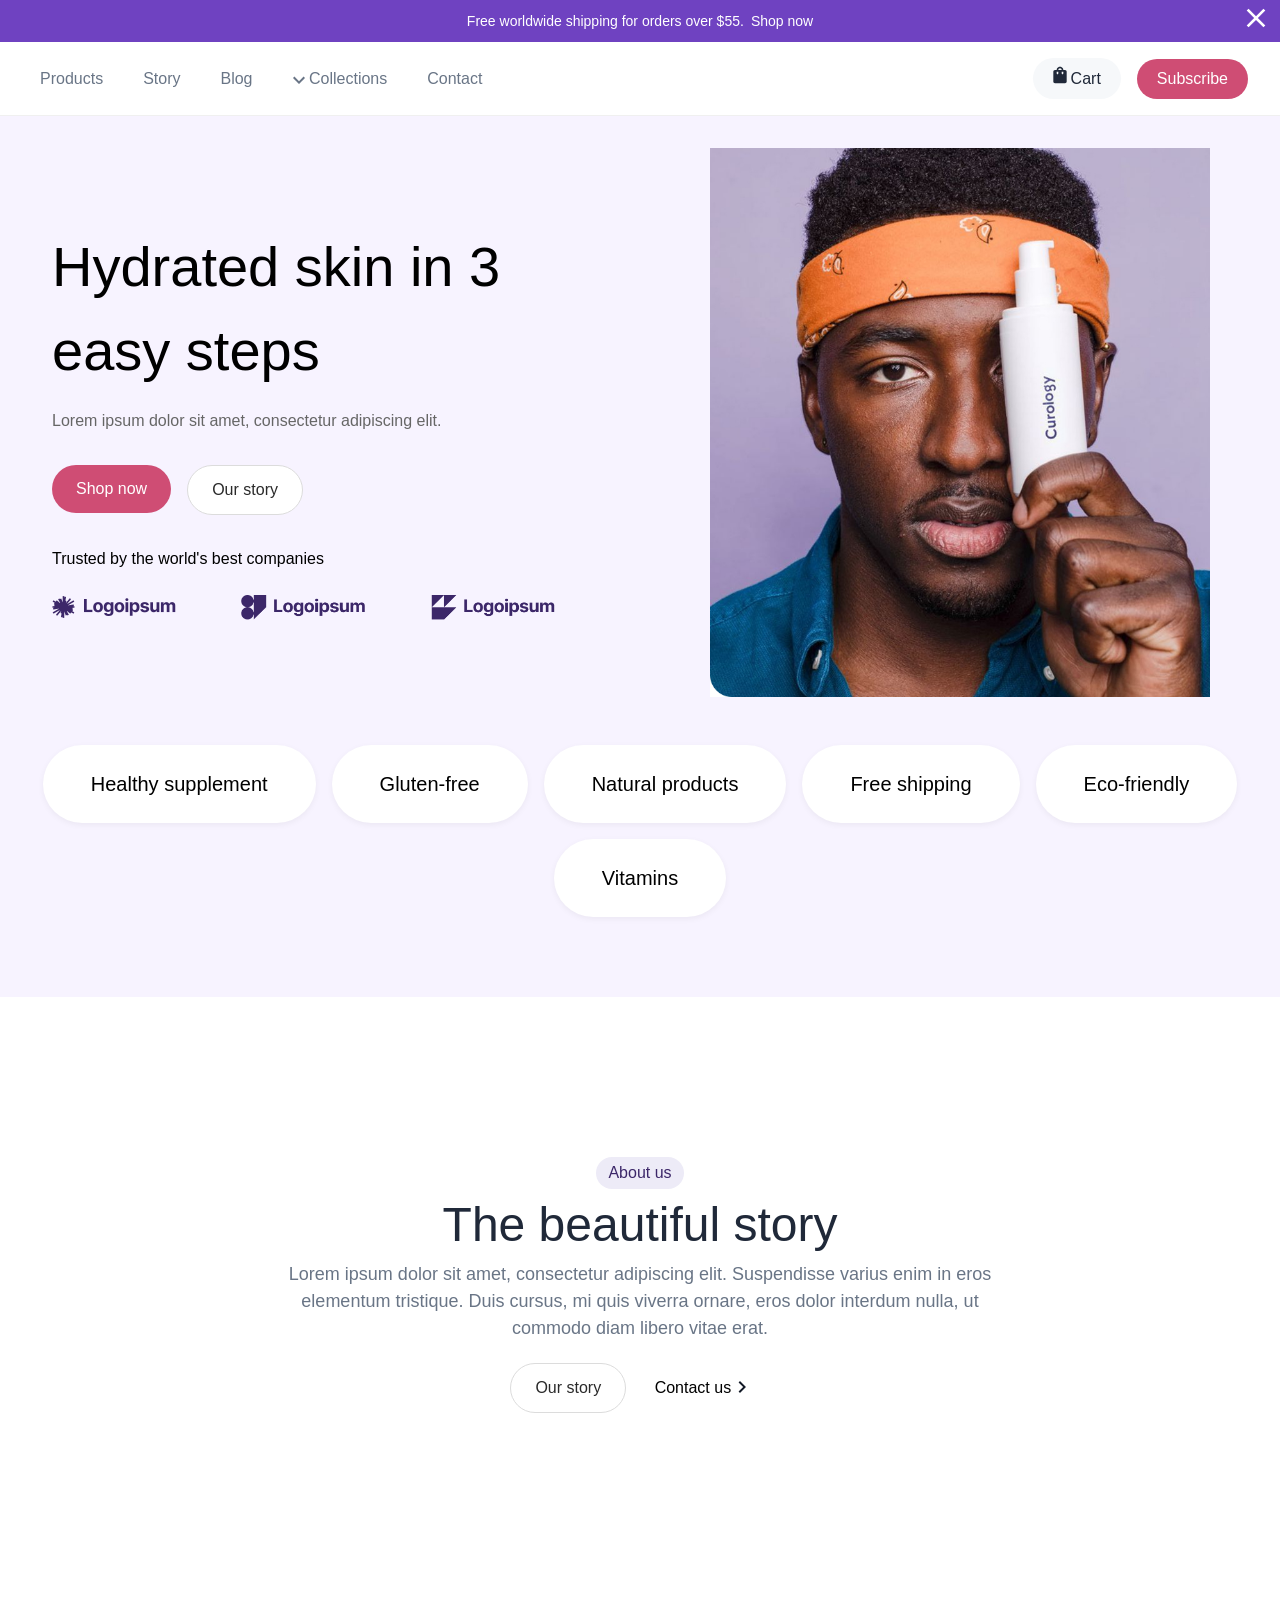
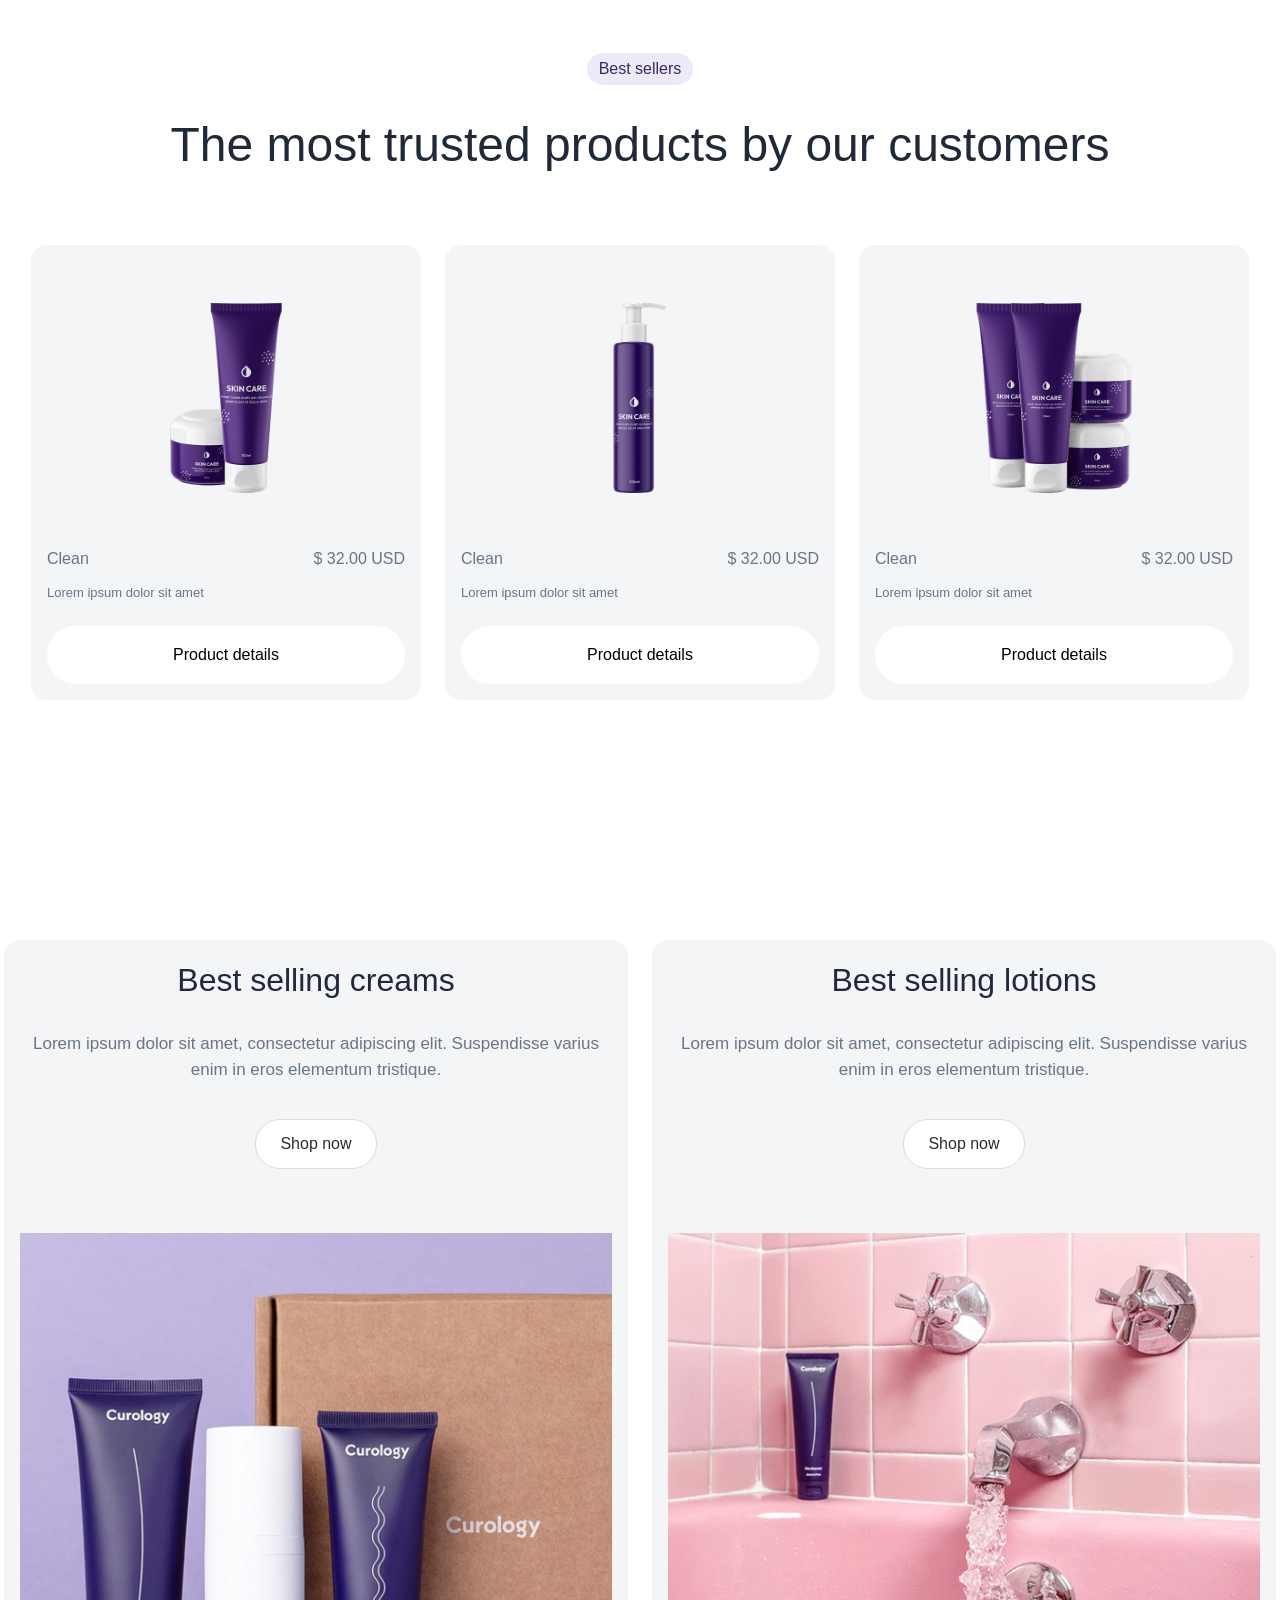
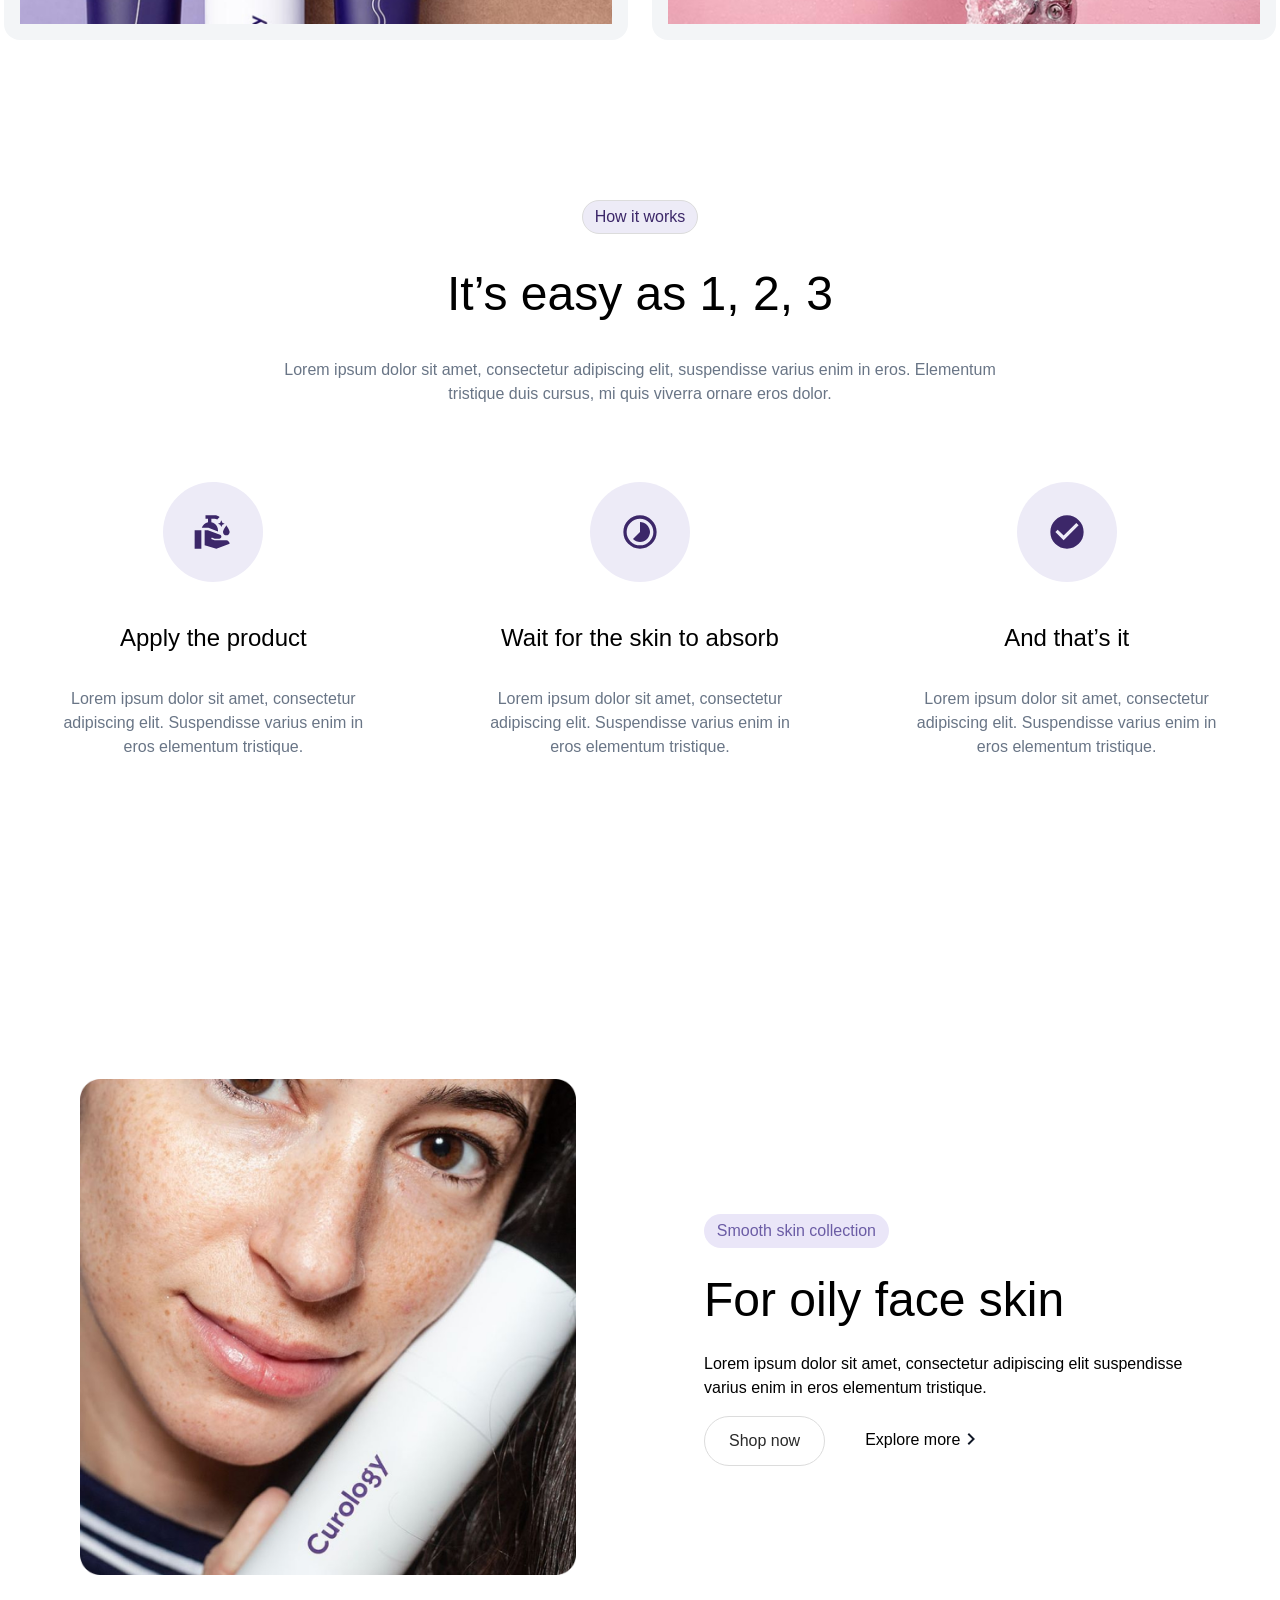
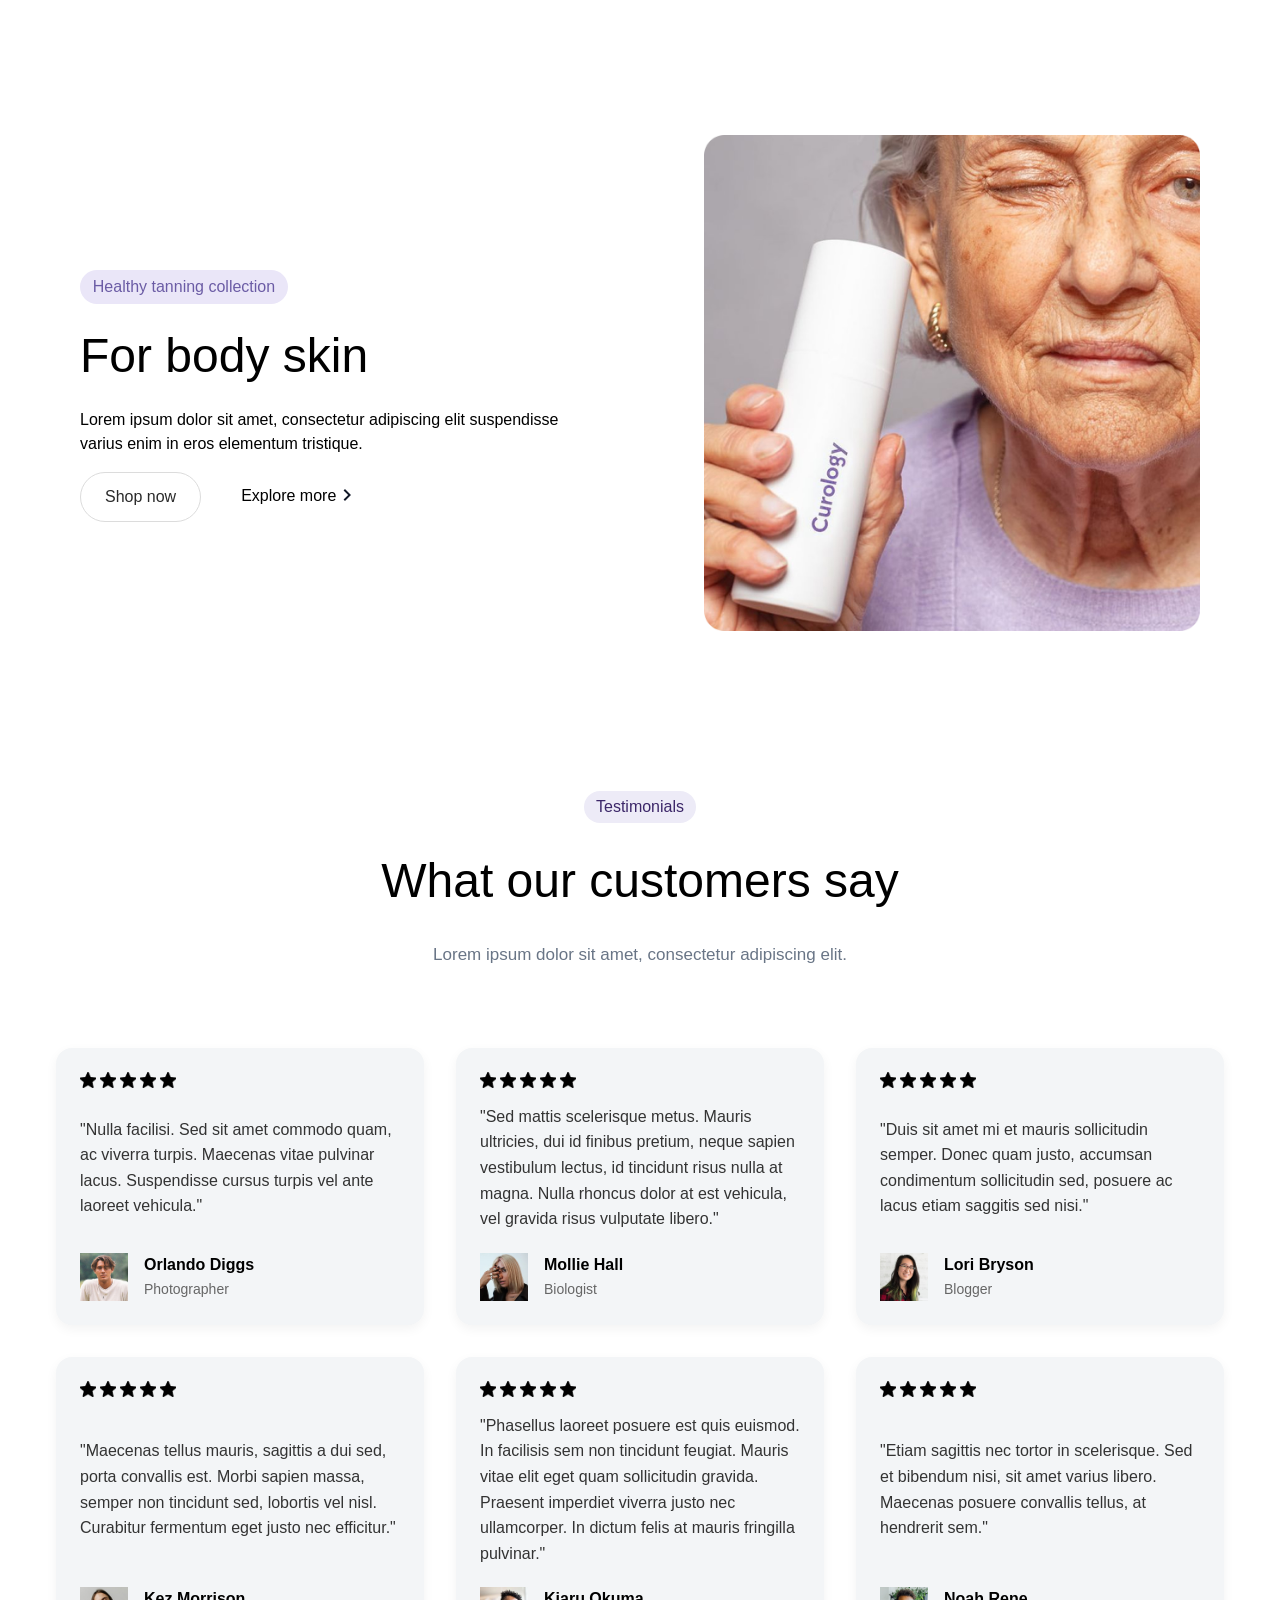
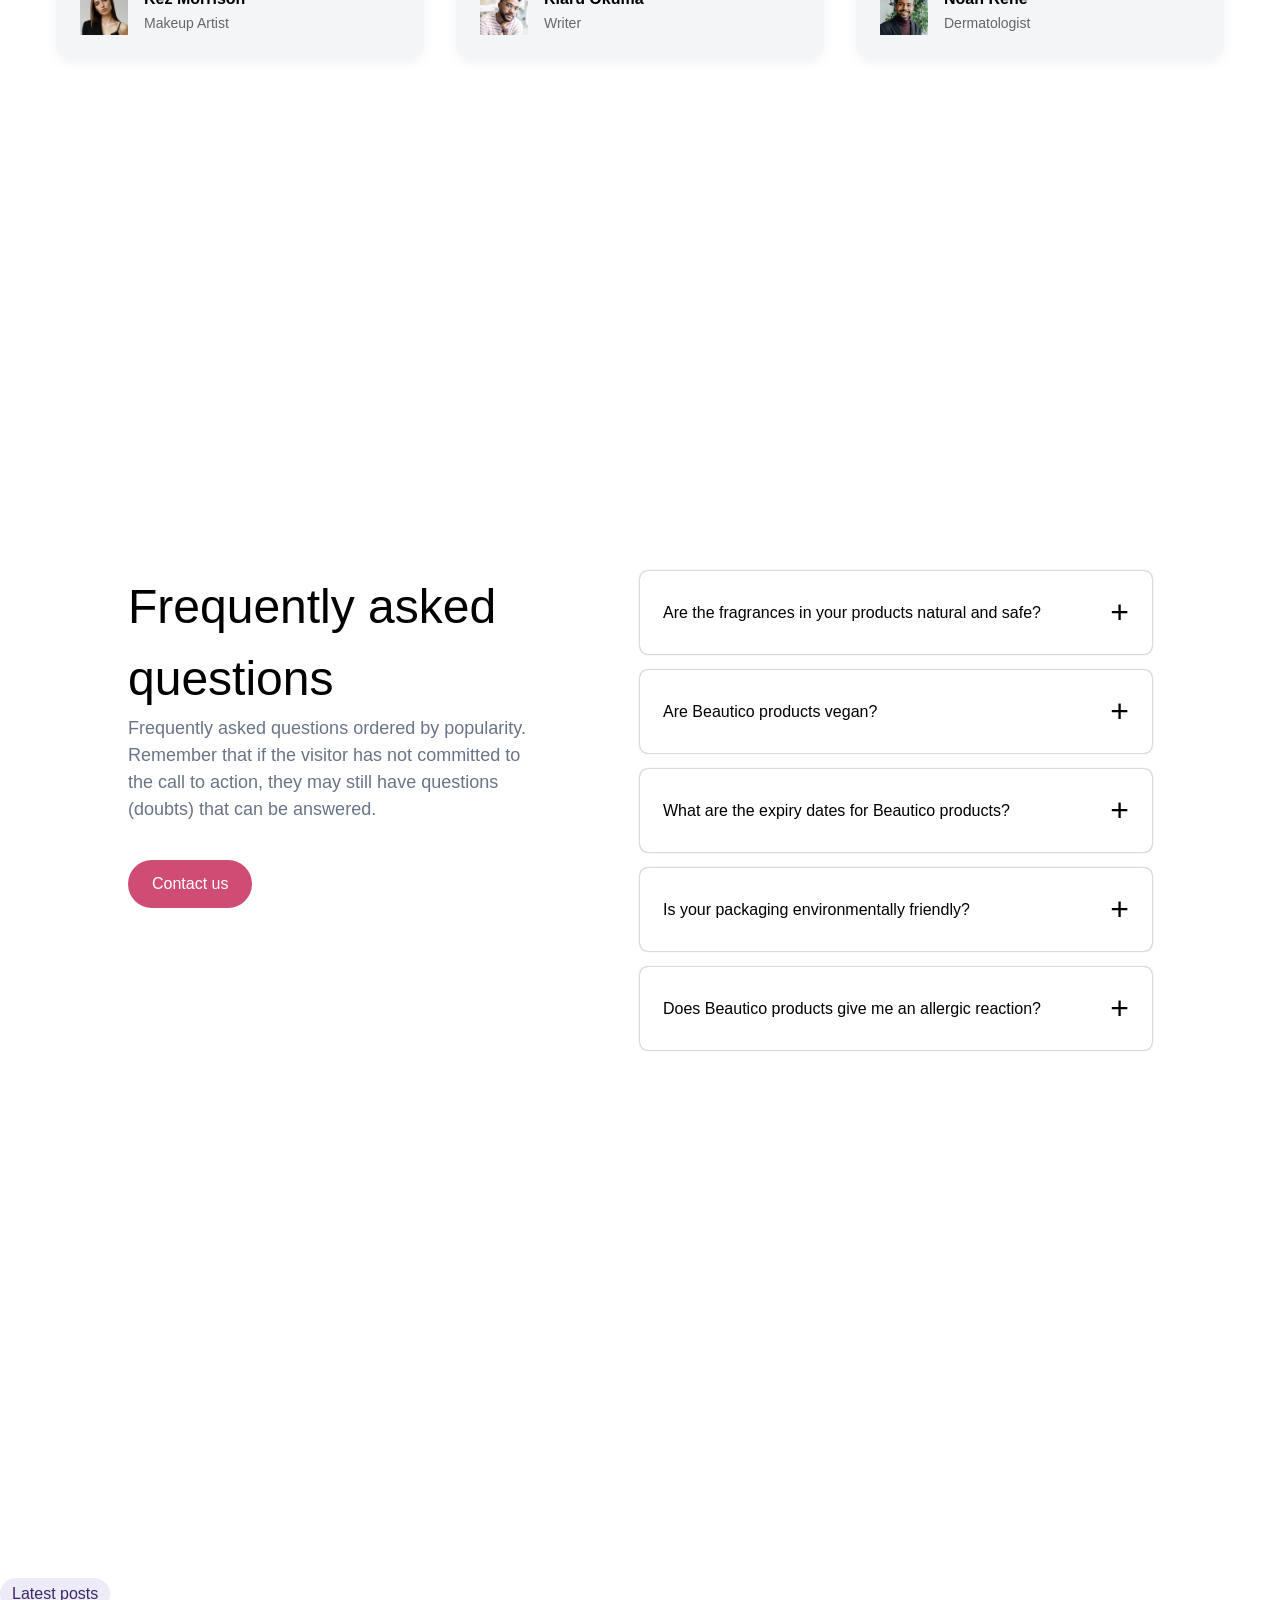
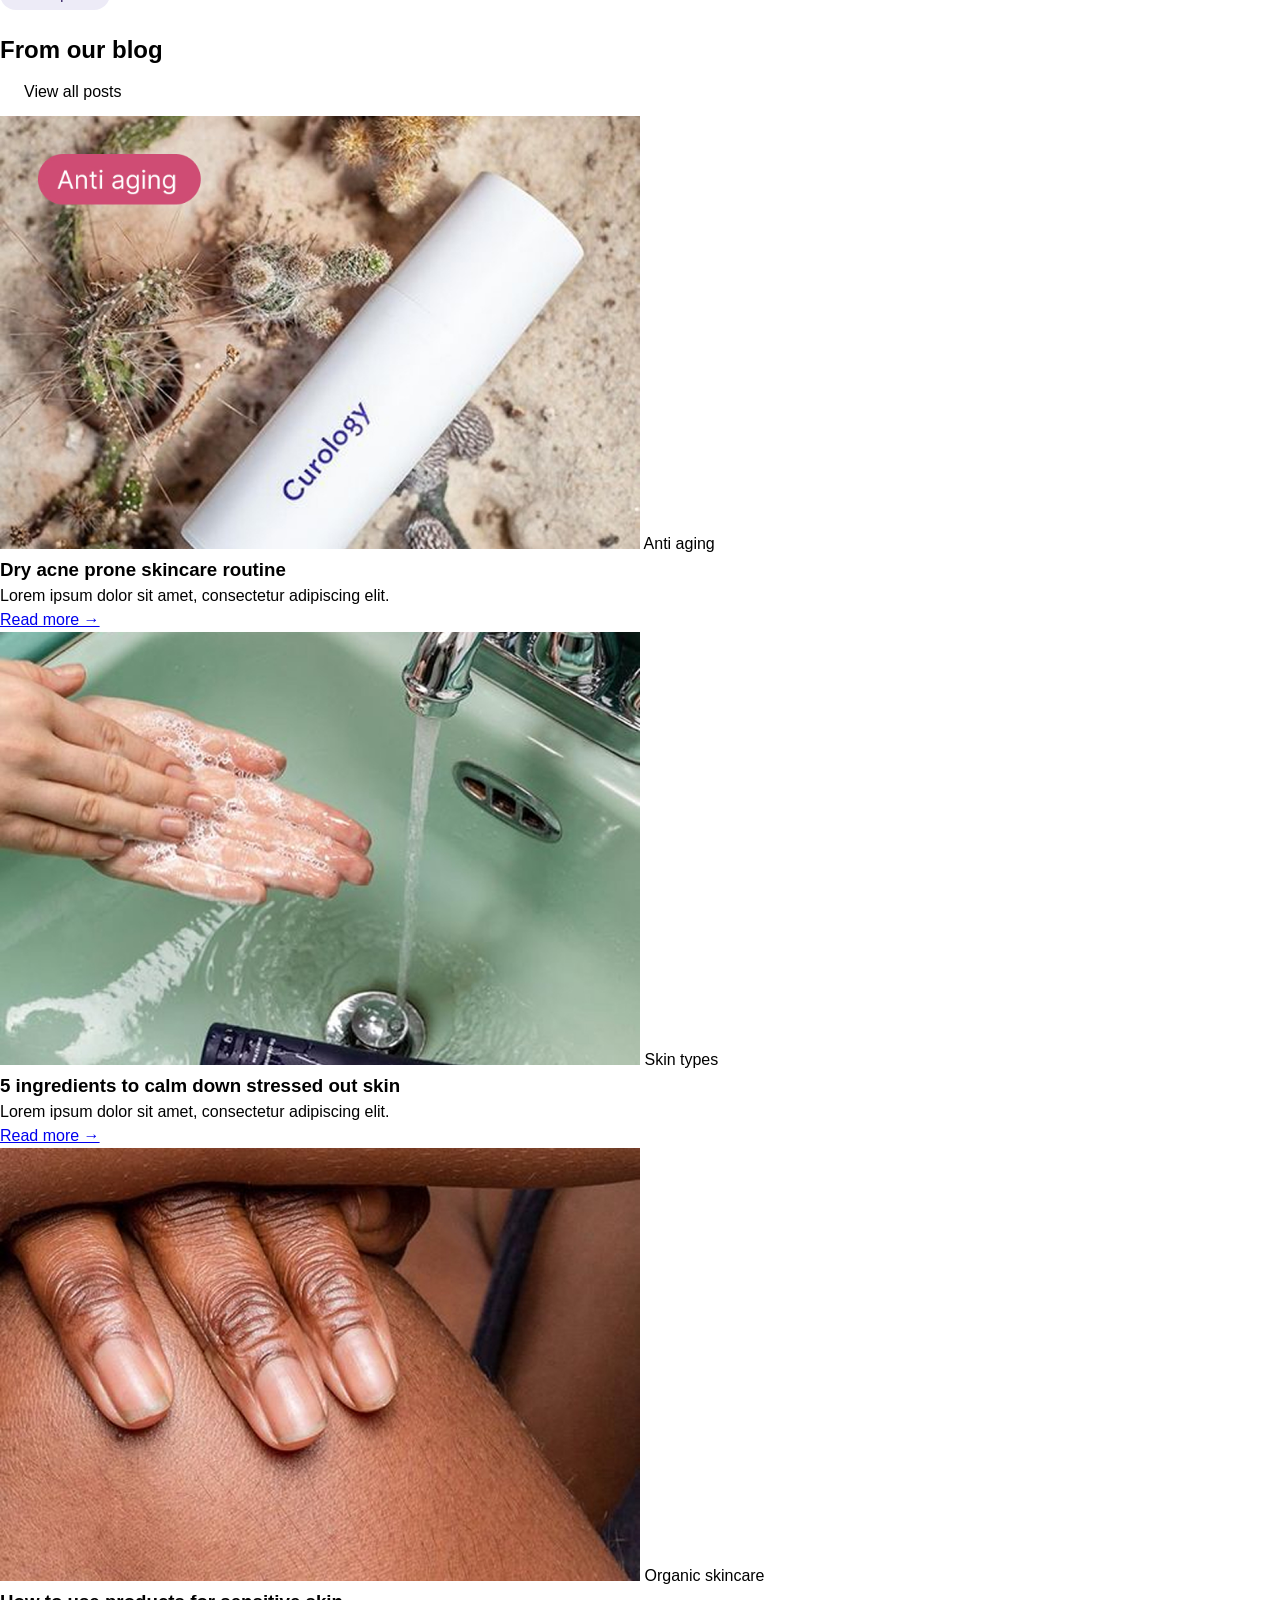
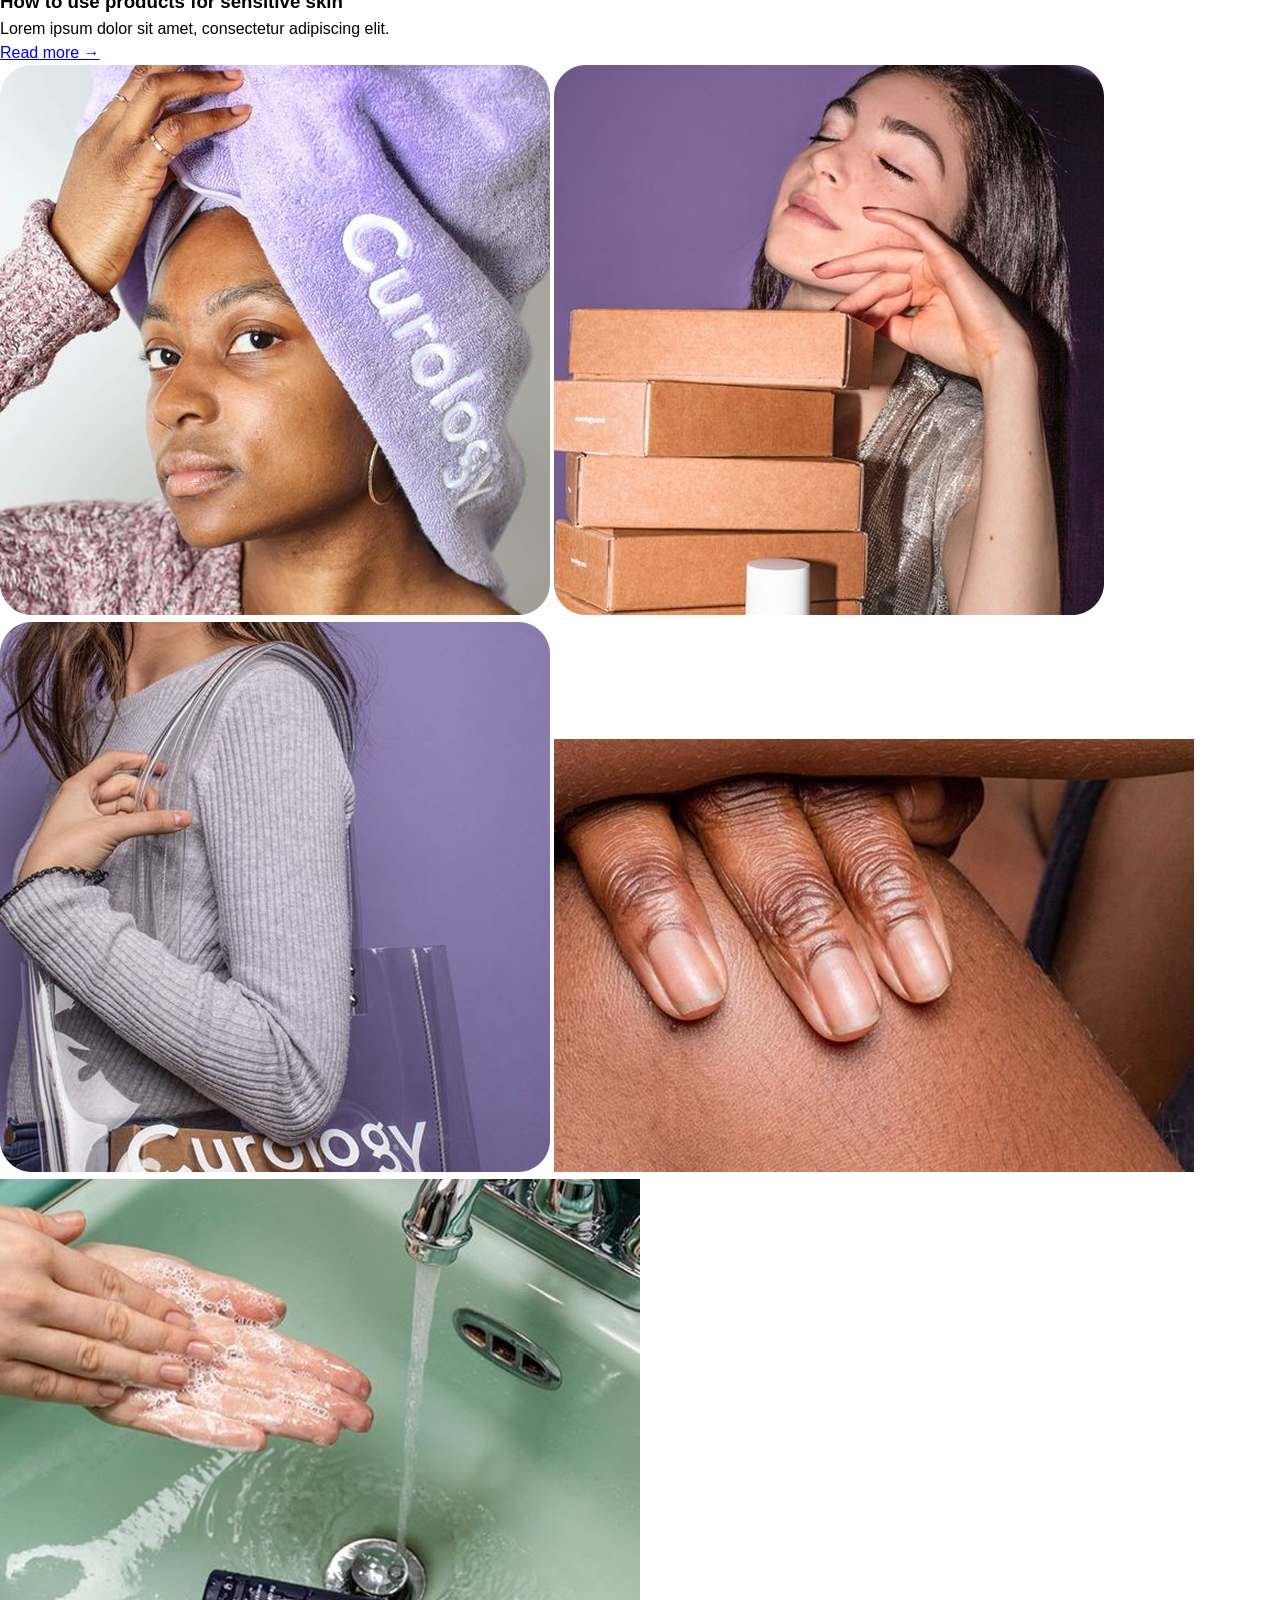
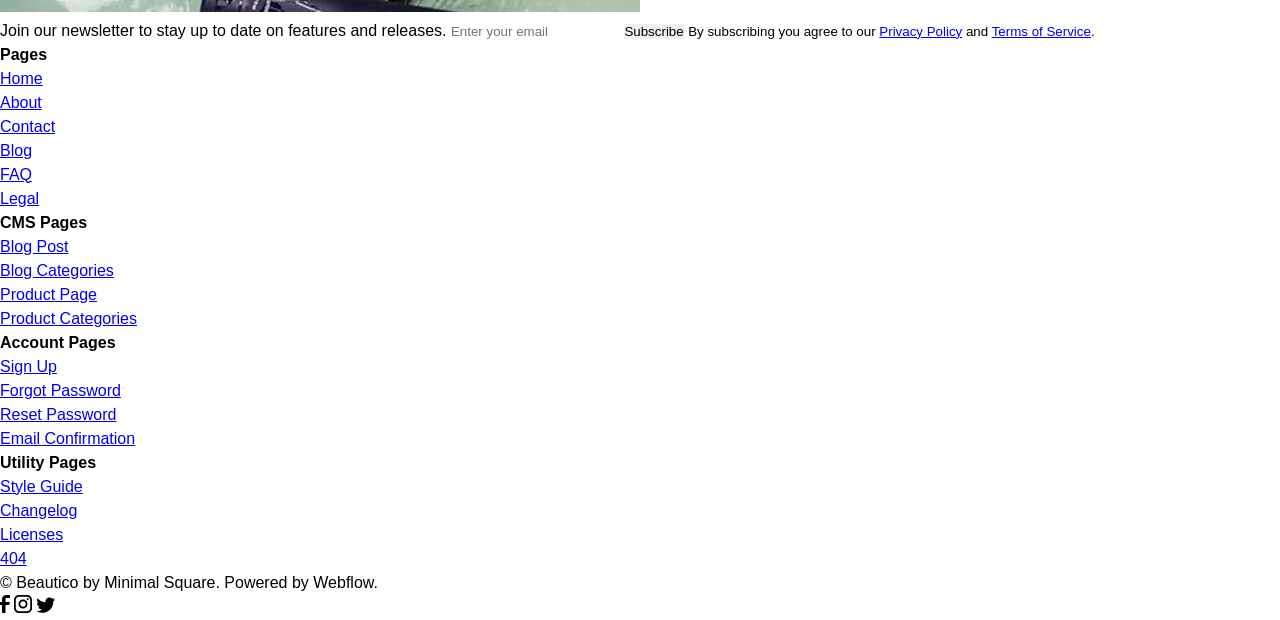
==== commit 065c565f: "create a first part of  website" ====
--- a/index.html
+++ b/index.html
@@ -2,242 +2,558 @@
 <html lang="en">
 
 <head>
-  <meta charset="UTF-8">
-  <meta name="viewport" content="width=device-width, initial-scale=1.0">
-  <title>lesson-8</title>
-  <link rel="stylesheet" href="css/style.css">
-  <link rel="stylesheet" href="css/adaptiv.css">
+    <meta charset="UTF-8">
+    <meta name="viewport" content="width=device-width, initial-scale=1.0">
+    <title>Document</title>
+    <link rel="stylesheet" href="css/style.css">
 </head>
 
 <body>
-  <main>
     <header class="header">
-      <nav class="navigation">
-        <ul class="navigation-list">
-          <li a href="#" class="navigation-list__catalog">Каталог</li>
-          <li class="navigation-list__transition">/</li>
-          <li a href="#" class="navigation-list__face">Для лица</li>
-          <li class="navigation-list__transition">/</li>
-          <li class="navigation-list__wetting">Питание и увлажнение</li>
-        </ul>
-      </nav>
-      <h1 class="header-title">
-        Питание и увлажнение
-      </h1>
-      <div class="header-wrap">
-        <p class="header-description">
-          Увлажняющие средства от ELEMIS нежно но верно меняют настроение.
-          Секретные рецепты натуральных компонентов и научных исследований
-          превращают каждое средство в настоящее чудо: для питания и увлажнения от ELEMIS,
-          которые подходят для всех типов кожи. Выберите свой любимый увлажняющий крем от Elemis.
-        </p>
-        <div class="header-buttons">
-          <button class="header-button__price">
-            <span class="header-buttons__name">По возрастанию цены</span>
-            <svg width="18" height="18" viewBox="0 0 18 18" fill="none" xmlns="http://www.w3.org/2000/svg">
-              <path d="M3 6L9 12L15 6" stroke="#0F213A" stroke-width="1.25" stroke-linecap="round"
-                stroke-linejoin="round" />
-            </svg>
-            <svg width="18" height="18" viewBox="0 0 18 18" fill="none" xmlns="http://www.w3.org/2000/svg">
-              <path
-                d="M2 12.8892V14.4441H6.66667V12.8892H2ZM2 3.55587V5.1108H9.77747V3.55587H2ZM9.77747 16V14.4441H16V12.8892H9.77747V11.3333H8.22253V16H9.77747ZM5.1108 6.66667V8.22253H2V9.77747H5.1108V11.3333H6.66667V6.66667H5.1108ZM16 9.77747V8.22253H8.22253V9.77747H16ZM11.3333 6.66667H12.8892V5.1108H16V3.55587H12.8892V2H11.3333V6.66667Z"
-                fill="#0F213A" />
-            </svg>
-
-          </button>
-          <button class="header-button__filter">
-            <span class="header-buttons__name">Фильтр</span>
-            <svg width="20" height="20" viewBox="0 0 20 20" fill="none" xmlns="http://www.w3.org/2000/svg">
-              <rect width="20" height="20" rx="10" fill="#E9F0F1" />
-              <path
-                d="M8.03575 8L6.79975 7.448C7.03175 6.8 7.44775 6.312 8.04775 5.984C8.65575 5.656 9.33175 5.492 10.0758 5.492C10.5478 5.492 11.0038 5.556 11.4438 5.684C11.8838 5.812 12.2718 6.044 12.6078 6.38C12.9438 6.716 13.1118 7.124 13.1118 7.604C13.1118 8.052 12.9878 8.456 12.7398 8.816C12.4998 9.168 12.1718 9.404 11.7558 9.524C12.2358 9.62 12.6118 9.848 12.8838 10.208C13.1558 10.568 13.2918 10.996 13.2918 11.492C13.2918 12.308 12.9758 12.948 12.3438 13.412C11.7118 13.868 10.9758 14.096 10.1358 14.096C9.35175 14.096 8.62775 13.92 7.96375 13.568C7.30775 13.208 6.86375 12.688 6.63175 12.008L7.95175 11.456C8.03175 11.632 8.16775 11.816 8.35975 12.008C8.53575 12.208 8.78375 12.376 9.10375 12.512C9.43175 12.64 9.73575 12.704 10.0158 12.704C10.4638 12.704 10.8718 12.608 11.2398 12.416C11.6078 12.216 11.7918 11.912 11.7918 11.504C11.7918 11.256 11.7278 11.048 11.5998 10.88C11.4718 10.712 11.2878 10.596 11.0478 10.532C10.8158 10.46 10.6038 10.416 10.4118 10.4C10.2278 10.376 10.0078 10.364 9.75175 10.364H8.93575V9.044H9.79975C10.2318 9.044 10.6438 8.952 11.0358 8.768C11.4278 8.576 11.6238 8.288 11.6238 7.904C11.6238 7.536 11.4478 7.272 11.0958 7.112C10.7518 6.944 10.3718 6.86 9.95575 6.86C9.05975 6.86 8.41975 7.24 8.03575 8Z"
-                fill="#0F213A" />
-            </svg>
+        <div class="header-top">
+            <p class="header-add">Free worldwide shipping for orders over $55.</p>
+            <a href="#" class="header-link">Shop now</a>
+            <span class="header-close">
+                <svg width="20" height="20" viewBox="0 0 20 20" fill="none" xmlns="http://www.w3.org/2000/svg">
+                    <path
+                        d="M19.3125 2.5625L11.875 10L19.3125 17.4375L17.4375 19.3125L10 11.875L2.5625 19.3125L0.6875 17.4375L8.125 10L0.6875 2.5625L2.5625 0.6875L10 8.125L17.4375 0.6875L19.3125 2.5625Z"
+                        fill="white" />
+                </svg>
+
+            </span>
+        </div>
+        <nav class="header-nav">
+            <ul class="header-nav__list">
+                <li class="header-nav__button">Products</li>
+                <li class="header-nav__button">Story</li>
+                <li class="header-nav__button">Blog</li>
+                <li class="header-nav__button">
+                    <span class="header-nav__btn-collections">
+                        <svg width="12" height="8" viewBox="0 0 12 8" fill="none" xmlns="http://www.w3.org/2000/svg">
+                            <path
+                                d="M10.5938 0.578125L12 1.98438L6 7.98438L0 1.98438L1.40625 0.578125L6 5.17188L10.5938 0.578125Z"
+                                fill="#697586" />
+                        </svg>
+
+                    </span>
+                    Collections
+                </li>
+                <li class="header-nav__button">Contact</li>
+            </ul>
+            <div class="header-nav__actions">
+                <a href="#" class="header-nav__btn-cart">
+                    <span class="header-nav__cart-icon">
+                        <svg width="14" height="18" viewBox="0 0 14 18" fill="none" xmlns="http://www.w3.org/2000/svg">
+                            <path
+                                d="M12 4H10.3203C10.3203 3.375 10.1641 2.8151 9.85156 2.32031C9.5651 1.82552 9.17448 1.4349 8.67969 1.14844C8.1849 0.835938 7.625 0.679688 7 0.679688C6.375 0.679688 5.8151 0.835938 5.32031 1.14844C4.82552 1.4349 4.42188 1.82552 4.10938 2.32031C3.82292 2.8151 3.67969 3.375 3.67969 4H2C1.53125 4 1.1276 4.16927 0.789062 4.50781C0.476562 4.82031 0.320312 5.21094 0.320312 5.67969V15.6797C0.320312 16.1224 0.476562 16.513 0.789062 16.8516C1.1276 17.1641 1.53125 17.3203 2 17.3203H12C12.4688 17.3203 12.8594 17.1641 13.1719 16.8516C13.5104 16.513 13.6797 16.1224 13.6797 15.6797V5.67969C13.6797 5.21094 13.5104 4.82031 13.1719 4.50781C12.8594 4.16927 12.4688 4 12 4ZM5.32031 7.32031C5.32031 7.55469 5.24219 7.76302 5.08594 7.94531C4.92969 8.10156 4.73438 8.17969 4.5 8.17969C4.26562 8.17969 4.07031 8.10156 3.91406 7.94531C3.75781 7.76302 3.67969 7.55469 3.67969 7.32031V5.67969H5.32031V7.32031ZM7 2.32031C7.46875 2.32031 7.85938 2.48958 8.17188 2.82812C8.51042 3.14062 8.67969 3.53125 8.67969 4H5.32031C5.32031 3.53125 5.47656 3.14062 5.78906 2.82812C6.1276 2.48958 6.53125 2.32031 7 2.32031ZM10.3203 7.32031C10.3203 7.55469 10.2422 7.76302 10.0859 7.94531C9.92969 8.10156 9.73438 8.17969 9.5 8.17969C9.26562 8.17969 9.07031 8.10156 8.91406 7.94531C8.75781 7.76302 8.67969 7.55469 8.67969 7.32031V5.67969H10.3203V7.32031Z"
+                                fill="#202939" />
+                        </svg>
+                    </span>
+                    Cart
+                </a>
+                <a href="#" class="header-nav__btn-subscribe">Subscribe</a>
+            </div>
+        </nav>
+    </header>
+    <main>
+        <section class="hero-section">
+            <div class="hero-grid">
+                <div class="hero-content">
+                    <h1 class="hero-title">Hydrated skin in 3 easy steps</h1>
+                    <p class="hero-description">Lorem ipsum dolor sit amet, consectetur adipiscing elit.</p>
+                    <div class="hero-buttons">
+                        <a href="#" class="btn btn-primary">Shop now</a>
+                        <a href="#" class="btn btn-secondary">Our story</a>
+                    </div>
+                    <span class="hero-text">Trusted by the world's best companies</span>
+                    <div class="hero-labels">
+                        <img src="img/frame_1.png" class="hero-label">
+                        <img src="img/frame_2.png" class="hero-label">
+                        <img src="img/frame_3.png" class="hero-label">
+                        </span>
+                    </div>
+                </div>
+
+                <img class="hero-image" src="img/curology-man-orange-bandana.jpg"
+                    alt="Man with orange bandana holding Curology product" />
+            </div>
+
+            <ul class="hero-features">
+                <li class="feature-tag">Healthy supplement</li>
+                <li class="feature-tag">Gluten-free</li>
+                <li class="feature-tag">Natural products</li>
+                <li class="feature-tag">Free shipping</li>
+                <li class="feature-tag">Eco-friendly</li>
+                <li class="feature-tag">Vitamins</li>
+            </ul>
+
+        </section>
+
+
+
+        <section class="about-section">
+            <span class="about-label">About us</span>
+            <h2 class="about-title">The beautiful story</h2>
+            <p class="about-text">Lorem ipsum dolor sit amet, consectetur adipiscing elit. Suspendisse varius enim in
+                eros elementum tristique. Duis cursus, mi quis viverra ornare, eros dolor interdum nulla, ut commodo
+                diam libero vitae erat.</p>
+            <div class="about-buttons">
+                <a href="#" class="btn btn-secondary">Our story</a>
+                <a href="#" class="btn btn-third">Contact us
+                    <svg width="8" height="12" viewBox="0 0 8 12" fill="none" xmlns="http://www.w3.org/2000/svg">
+                        <path d="M1.98438 0L7.98438 6L1.98438 12L0.578125 10.5938L5.17188 6L0.578125 1.40625L1.98438 0Z"
+                            fill="#121926" />
+                    </svg>
+                </a>
+            </div>
+        </section>
+
+        <section class="products-section">
+            <span class="product-label">Best sellers</span>
+            <h2 class="product-title">The most trusted products by our customers</h2>
+            <div class="product-list">
+                <div class="product-card">
+                    <img src="img/clean_complex.png" class="product-img" />
+                    <div class="product-info">
+                        <span class="product-info__clean">Clean</span>
+                        <span class="product-info__cost">$ 32.00 USD</span>
+                    </div>
+                    <small class="product-description">Lorem ipsum dolor sit amet</small>
+                    <a href="#" class="product-details">Product details</a>
+                </div>
+                <div class="product-card">
+                    <img src="img/tone_complex.png" class="product-img" />
+                    <div class="product-info">
+                        <span class="product-info__clean">Clean</span>
+                        <span class="product-info__cost">$ 32.00 USD</span>
+                    </div>
+                    <small class="product-description">Lorem ipsum dolor sit amet</small>
+                    <a href="#" class="product-details">Product details</a>
+                </div>
+                <div class="product-card">
+                    <img src="img/soft_complex.png" class="product-img" />
+                    <div class="product-info">
+                        <span class="product-info__clean">Clean</span>
+                        <span class="product-info__cost">$ 32.00 USD</span>
+                    </div>
+                    <small class="product-description">Lorem ipsum dolor sit amet</small>
+                    <a href="#" class="product-details">Product details</a>
+                </div>
+            </div>
+        </section>
+        <section class="best-selling">
+            <div class="product-highlight">
+                <h3 class="product-highlight__title">Best selling creams</h3>
+                <p class="product-highlight__description">Lorem ipsum dolor sit amet, consectetur adipiscing elit.
+                    Suspendisse varius enim in eros elementum
+                    tristique.</p>
+                <a href="#" class="product-highlight__button">Shop now</a>
+                <img src="img/best_selling_creams.jpg" alt="Best selling creams" />
+            </div>
+            <div class="product-highlight">
+                <h3 class="product-highlight__title">Best selling lotions</h3>
+                <p class="product-highlight__description">Lorem ipsum dolor sit amet, consectetur adipiscing elit.
+                    Suspendisse varius enim in eros elementum
+                    tristique.</p>
+                <a href="#" class="product-highlight__button">Shop now</a>
+                <img src="img/best_selling_lotions.jpg" alt="Best selling lotions" />
+            </div>
+        </section>
+
+        <section class="how-it-works">
+            <span class="how-it-works__label">How it works</span>
+            <h2 class="how-it-works__title">It’s easy as 1, 2, 3</h2>
+            <p class="how-it-works__description">Lorem ipsum dolor sit amet, consectetur adipiscing elit, suspendisse
+                varius enim in eros. Elementum tristique duis cursus, mi quis viverra ornare eros dolor.</p>
+            <div class="steps">
+                <div class="step">
+                    <span class="step-icon">
+                        <svg width="100" height="100" viewBox="0 0 100 100" fill="none"
+                            xmlns="http://www.w3.org/2000/svg">
+                            <path
+                                d="M0 50C0 22.3858 22.3858 0 50 0C77.6142 0 100 22.3858 100 50C100 77.6142 77.6142 100 50 100C22.3858 100 0 77.6142 0 50Z"
+                                fill="#EDEBF7" />
+                            <path
+                                d="M58.2812 38.3594L59.375 40.625L61.6406 41.6406L59.375 42.7344L58.2812 45L57.2656 42.7344L55 41.6406L57.2656 40.625L58.2812 38.3594ZM48.3594 40.2344V36.6406H51.6406C52.5781 36.6406 53.4375 36.901 54.2188 37.4219L56.6406 35C55.9635 34.4792 55.1823 34.0885 54.2969 33.8281C53.4635 33.5156 52.5781 33.3594 51.6406 33.3594C51.1719 33.3594 50.5469 33.3594 49.7656 33.3594C49.0365 33.3594 48.2292 33.3594 47.3438 33.3594C46.5104 33.3594 45.7292 33.3594 45 33.3594C44.2708 33.3594 43.6719 33.3594 43.2031 33.3594C42.7344 33.3594 42.5 33.3594 42.5 33.3594V36.6406H45V40.2344C43.5417 40.5469 42.2396 41.1979 41.0938 42.1875C40 43.1771 39.2188 44.401 38.75 45.8594H45.3906L55 49.4531V48.3594C55 47.0052 54.7135 45.7812 54.1406 44.6875C53.5677 43.5417 52.7604 42.5781 51.7188 41.7969C50.7292 41.0156 49.6094 40.4948 48.3594 40.2344ZM31.6406 66.6406H38.3594V48.3594H31.6406V66.6406ZM63.3594 58.3594H51.6406L48.2031 57.1094L48.75 55.5469L51.6406 56.6406H56.3281C56.901 56.6406 57.3698 56.4583 57.7344 56.0938C58.151 55.7292 58.3594 55.2604 58.3594 54.6875C58.3594 53.8021 57.9167 53.1771 57.0312 52.8125L44.9219 48.3594H41.6406V63.3594L53.3594 66.6406L66.6406 61.6406C66.6406 60.7552 66.3021 60 65.625 59.375C65 58.6979 64.2448 58.3594 63.3594 58.3594ZM63.3594 53.3594C64.2448 53.3594 65 53.0469 65.625 52.4219C66.3021 51.7448 66.6406 50.9375 66.6406 50C66.6406 49.5312 66.4583 48.9323 66.0938 48.2031C65.7812 47.474 65.4167 46.7448 65 46.0156C64.5833 45.2344 64.1927 44.6094 63.8281 44.1406C63.5156 43.6198 63.3594 43.3594 63.3594 43.3594C63.3594 43.3594 63.1771 43.6198 62.8125 44.1406C62.5 44.6094 62.1094 45.2344 61.6406 46.0156C61.224 46.7448 60.8333 47.474 60.4688 48.2031C60.1562 48.9323 60 49.5312 60 50C60 50.9375 60.3125 51.7448 60.9375 52.4219C61.6146 53.0469 62.4219 53.3594 63.3594 53.3594Z"
+                                fill="#3C2769" />
+                        </svg>
+                    </span>
+                    <h3 class="step__title">Apply the product</h3>
+                    <p class="step__description">Lorem ipsum dolor sit amet, consectetur adipiscing elit. Suspendisse
+                        varius enim in eros
+                        elementum tristique.</p>
+                </div>
+                <div class="step">
+                    <span class="step-icon">
+                        <svg width="100" height="100" viewBox="0 0 100 100" fill="none"
+                            xmlns="http://www.w3.org/2000/svg">
+                            <path
+                                d="M0 50C0 22.3858 22.3858 0 50 0C77.6142 0 100 22.3858 100 50C100 77.6142 77.6142 100 50 100C22.3858 100 0 77.6142 0 50Z"
+                                fill="#EDEBF7" />
+                            <path
+                                d="M40.5469 59.4531C43.2031 62.0573 46.3542 63.3594 50 63.3594C53.6458 63.3594 56.7708 62.0573 59.375 59.4531C62.0312 56.7969 63.3594 53.6458 63.3594 50C63.3594 46.3542 62.0312 43.2292 59.375 40.625C56.7708 37.9688 53.6458 36.6406 50 36.6406C46.3542 36.6406 43.2031 37.9688 40.5469 40.625C37.9427 43.2292 36.6406 46.3542 36.6406 50C36.6406 53.6458 37.9427 56.7969 40.5469 59.4531ZM38.2031 38.2812C41.4844 35 45.4167 33.3594 50 33.3594C54.5833 33.3594 58.4896 35 61.7188 38.2812C65 41.5104 66.6406 45.4167 66.6406 50C66.6406 54.5833 65 58.5156 61.7188 61.7969C58.4896 65.026 54.5833 66.6406 50 66.6406C45.4167 66.6406 41.4844 65.026 38.2031 61.7969C34.974 58.5156 33.3594 54.5833 33.3594 50C33.3594 45.4167 34.974 41.5104 38.2031 38.2812ZM53.75 40.8594C55.1042 41.4323 56.1979 42.1354 57.0312 42.9688C57.8646 43.8021 58.5677 44.8958 59.1406 46.25C59.7135 47.6042 60 48.8542 60 50C60 51.1458 59.7135 52.3958 59.1406 53.75C58.6198 55.1042 57.9427 56.1979 57.1094 57.0312C55.1823 59.0104 52.8385 60 50.0781 60C47.3177 60 44.9479 59.0104 42.9688 57.0312L50 50V40C51.1458 40 52.3958 40.2865 53.75 40.8594Z"
+                                fill="#3C2769" />
+                        </svg>
+
+                    </span>
+                    <h3 class="step__title">Wait for the skin to absorb</h3>
+                    <p class="step__description">Lorem ipsum dolor sit amet, consectetur adipiscing elit. Suspendisse
+                        varius enim in eros
+                        elementum tristique.</p>
+                </div>
+                <div class="step">
+                    <span class="step-icon">
+                        <svg width="100" height="100" viewBox="0 0 100 100" fill="none"
+                            xmlns="http://www.w3.org/2000/svg">
+                            <path
+                                d="M0 50C0 22.3858 22.3858 0 50 0C77.6142 0 100 22.3858 100 50C100 77.6142 77.6142 100 50 100C22.3858 100 0 77.6142 0 50Z"
+                                fill="#EDEBF7" />
+                            <path
+                                d="M46.6406 58.3594L61.6406 43.3594L59.2969 40.9375L46.6406 53.5938L40.7031 47.6562L38.3594 50L46.6406 58.3594ZM38.2031 38.2812C41.4844 35 45.4167 33.3594 50 33.3594C54.5833 33.3594 58.4896 35 61.7188 38.2812C65 41.5104 66.6406 45.4167 66.6406 50C66.6406 54.5833 65 58.5156 61.7188 61.7969C58.4896 65.026 54.5833 66.6406 50 66.6406C45.4167 66.6406 41.4844 65.026 38.2031 61.7969C34.974 58.5156 33.3594 54.5833 33.3594 50C33.3594 45.4167 34.974 41.5104 38.2031 38.2812Z"
+                                fill="#3C2769" />
+                        </svg>
+
+                    </span>
+                    <h3 class="step__title">And that’s it</h3>
+                    <p class="step__description">Lorem ipsum dolor sit amet, consectetur adipiscing elit. Suspendisse
+                        varius enim in eros
+                        elementum tristique.</p>
+                </div>
+            </div>
+        </section>
+
+        <section class="skin-collections">
+            <div class="smooth-skin__collection">
+                <img src="img/smooth_skin_collection.jpg" alt="For oily face skin"
+                    class="smooth-skin__collection-img" />
+                <div class="collection-info">
+                    <span class="smooth-skin__label">Smooth skin collection</span>
+                    <h3 class="smooth-skin__title">For oily face skin</h3>
+                    <p class="smooth-skin__description">Lorem ipsum dolor sit amet, consectetur adipiscing elit
+                        suspendisse varius enim in eros elementum
+                        tristique.</p>
+                    <div class="smooth-skin__buttons">
+                        <a href="#" class="smooth-skin__shop">Shop now</a>
+                        <a href="#" class="btn btn-third">Explore more
+                            <svg width="8" height="12" viewBox="0 0 8 12" fill="none"
+                                xmlns="http://www.w3.org/2000/svg">
+                                <path
+                                    d="M1.98438 0L7.98438 6L1.98438 12L0.578125 10.5938L5.17188 6L0.578125 1.40625L1.98438 0Z"
+                                    fill="#111827" />
+                            </svg>
+
+                        </a>
+                    </div>
+                </div>
+            </div>
+            <div class="tanning__collection">
+                <div class="collection-info">
+                    <span class="healthy-tanning__label">Healthy tanning collection</span>
+                    <h3 class="healthy-tanning__title">For body skin</h3>
+                    <p class="healthy-tanning__description">Lorem ipsum dolor sit amet, consectetur adipiscing elit
+                        suspendisse varius enim in eros elementum
+                        tristique.</p>
+                    <div class="healthy-tanning__buttons">
+                        <a href="#" class="healthy-tanning__shop">Shop now</a>
+                        <a href="#" class="btn btn-third">Explore more
+                            <svg width="8" height="12" viewBox="0 0 8 12" fill="none"
+                                xmlns="http://www.w3.org/2000/svg">
+                                <path
+                                    d="M1.98438 0L7.98438 6L1.98438 12L0.578125 10.5938L5.17188 6L0.578125 1.40625L1.98438 0Z"
+                                    fill="#111827" />
+                            </svg>
+                        </a>
+                    </div>
+                </div>
+                <img src="img/healthy_tanning_collection.jpg" alt="For body skin" class="healthy-tanning__img" />
+            </div>
+        </section>
+
+        <!-- Testimonials Section -->
+        <section class="testimonials">
+            <div class="testimonials-info">
+                <span class="section-label">Testimonials</span>
+                <h2 class="testimonial-title">What our customers say</h2>
+                <p class="testimonial-description">Lorem ipsum dolor sit amet, consectetur adipiscing elit.</p>
+            </div>
+            <div class="testimonial-list">
+                <div class="testimonial-card">
+                    <ul class="rating" data-rating="5">
+                        <li class="rating-item"></li>
+                        <li class="rating-item"></li>
+                        <li class="rating-item"></li>
+                        <li class="rating-item"></li>
+                        <li class="rating-item"></li>
+                    </ul>
+                    <p class="testimonial__comment">"Nulla facilisi. Sed sit amet commodo quam, ac viverra turpis.
+                        Maecenas vitae pulvinar lacus. Suspendisse cursus turpis vel ante laoreet vehicula."</p>
+                    <div class="testimonial-author">
+                        <img src="img/testimonials_photographer.jpg" alt="Orlando Diggs"
+                            class="testimonial-author__photo">
+                        <div class="testimonial-author__info">
+                            <strong>Orlando Diggs</strong><br>
+                            <small>Photographer</small>
+                        </div>
+                    </div>
+                </div>
+                <div class="testimonial-card">
+                    <ul class="rating" data-rating="5">
+                        <li class="rating-item"></li>
+                        <li class="rating-item"></li>
+                        <li class="rating-item"></li>
+                        <li class="rating-item"></li>
+                        <li class="rating-item"></li>
+                    </ul>
+                    <p class="testimonial__comment">"Sed mattis scelerisque metus. Mauris ultricies, dui id finibus
+                        pretium, neque sapien vestibulum lectus, id tincidunt risus nulla at magna. Nulla rhoncus dolor
+                        at est vehicula, vel gravida risus vulputate libero."</p>
+                    <div class="testimonial-author">
+                        <img src="img/testimonials_biologist.jpg" alt="Mollie Hall">
+                        <div class="testimonial-author__info">
+                            <strong>Mollie Hall</strong><br>
+                            <small>Biologist</small>
+                        </div>
+                    </div>
+                </div>
+                <div class="testimonial-card">
+                    <ul class="rating" data-rating="5">
+                        <li class="rating-item"></li>
+                        <li class="rating-item"></li>
+                        <li class="rating-item"></li>
+                        <li class="rating-item"></li>
+                        <li class="rating-item"></li>
+                    </ul>
+                    <p class="testimonial__comment">"Duis sit amet mi et mauris sollicitudin semper. Donec quam justo,
+                        accumsan condimentum sollicitudin sed, posuere ac lacus etiam saggitis sed nisi."</p>
+                    <div class="testimonial-author">
+                        <img src="img/testimonials_blogger.jpg" alt="Lori Bryson">
+                        <div class="testimonial-author__info">
+                            <strong>Lori Bryson</strong><br>
+                            <small>Blogger</small>
+                        </div>
+                    </div>
+                </div>
+                <div class="testimonial-card">
+                    <ul class="rating" data-rating="5">
+                        <li class="rating-item"></li>
+                        <li class="rating-item"></li>
+                        <li class="rating-item"></li>
+                        <li class="rating-item"></li>
+                        <li class="rating-item"></li>
+                    </ul>
+                    <p class="testimonial__comment">"Maecenas tellus mauris, sagittis a dui sed, porta convallis est.
+                        Morbi sapien massa, semper non tincidunt sed, lobortis vel nisl. Curabitur fermentum eget justo
+                        nec efficitur."</p>
+                    <div class="testimonial-author">
+                        <img src="img/testimonials_makeup_artist.jpg" alt="Kez Morrison">
+                        <div class="testimonial-author__info">
+                            <strong>Kez Morrison</strong><br>
+                            <small>Makeup Artist</small>
+                        </div>
+                    </div>
+                </div>
+                <div class="testimonial-card">
+                    <ul class="rating" data-rating="5">
+                        <li class="rating-item"></li>
+                        <li class="rating-item"></li>
+                        <li class="rating-item"></li>
+                        <li class="rating-item"></li>
+                        <li class="rating-item"></li>
+                    </ul>
+                    <p class="testimonial__comment">"Phasellus laoreet posuere est quis euismod. In facilisis sem non
+                        tincidunt feugiat. Mauris vitae elit eget quam sollicitudin gravida. Praesent imperdiet viverra
+                        justo nec ullamcorper. In dictum felis at mauris fringilla pulvinar."</p>
+                    <div class="testimonial-author">
+                        <img src="img/testimonials_writter.jpg" alt="Kiaru Okuma">
+                        <div class="testimonial-author__info">
+                            <strong>Kiaru Okuma</strong><br>
+                            <small>Writer</small>
+                        </div>
+                    </div>
+                </div>
+                <div class="testimonial-card">
+                    <ul class="rating" data-rating="5">
+                        <li class="rating-item"></li>
+                        <li class="rating-item"></li>
+                        <li class="rating-item"></li>
+                        <li class="rating-item"></li>
+                        <li class="rating-item"></li>
+                    </ul>
+                    <p class="testimonial__comment">"Etiam sagittis nec tortor in scelerisque. Sed et bibendum nisi, sit
+                        amet varius libero. Maecenas posuere convallis tellus, at hendrerit sem."</p>
+                    <div class="testimonial-author">
+                        <img src="img/testimonials_dermatologist.jpg" alt="Noah Rene">
+                        <div class="testimonial-author__info">
+                            <strong>Noah Rene</strong><br>
+                            <small>Dermatologist</small>
+                        </div>
+                    </div>
+                </div>
+            </div>
+        </section>
+
+        <section class="faq-section">
+            <div class="faq-section__info">
+                <h2 class="faq-section__title">Frequently asked questions</h2>
+                <p class="faq-section__description">Frequently asked questions ordered by popularity. Remember that if
+                    the visitor has not committed to the call to action, they may still have questions (doubts) that can
+                    be answered.</p>
+                <a href="#" class="btn btn-primary">Contact us</a>
+            </div>
+            <div class="faq-list">
+                <div class="faq-item">
+                    <button class="faq-question">Are the fragrances in your products natural and safe?
+                        <span class="faq-icon">+</span>
+                    </button>
+                </div>
+
+                <div class="faq-item__info">
+                    Lorem ipsum dolor sit amet, consectetur adipiscing elit suspendisse Varius enim in eros elementum
+                    tristique, duis cursus mi quis viverra ornare, eros dolor interdum nulla ut commodo.
+                </div>
+
+                <div class="faq-item">
+                    <button class="faq-question">Are Beautico products vegan?
+                        <span class="faq-icon">+</span>
+                    </button>
+                </div>
+                <div class="faq-item">
+                    <button class="faq-question">What are the expiry dates for Beautico products?
+                        <span class="faq-icon">+</span>
+                    </button>
+                </div>
+                <div class="faq-item">
+                    <button class="faq-question">Is your packaging environmentally friendly?
+                        <span class="faq-icon">+</span>
+                    </button>
+                </div>
+                <div class="faq-item">
+                    <button class="faq-question">Does Beautico products give me an allergic reaction?
+                        <span class="faq-icon">+</span>
+                    </button>
+                </div>
+            </div>
+        </section>
+
+        <!-- Blog Section -->
+        <section class="blog-section">
+            <span class="section-label">Latest posts</span>
+            <h2>From our blog</h2>
+            <a href="#" class="btn btn-link">View all posts</a>
+            <div class="blog-posts">
+                <article class="blog-card">
+                    <img src="img/dry_skincare_routine.jpg" alt="Dry acne skincare" style="width: 50%;" />
+                    <span class="blog-tag">Anti aging</span>
+                    <h3>Dry acne prone skincare routine</h3>
+                    <p>Lorem ipsum dolor sit amet, consectetur adipiscing elit.</p>
+                    <a href="#" class="btn-readmore">Read more →</a>
+                </article>
+                <article class="blog-card">
+                    <img src="img/ingredients_to_calm_down_skin.jpg" alt="Calm down skin" style="width: 50%;" />
+                    <span class="blog-tag">Skin types</span>
+                    <h3>5 ingredients to calm down stressed out skin</h3>
+                    <p>Lorem ipsum dolor sit amet, consectetur adipiscing elit.</p>
+                    <a href="#" class="btn-readmore">Read more →</a>
+                </article>
+                <article class="blog-card">
+                    <img src="img/products_for_sensitive_skin.jpg" alt="Sensitive skin" style="width: 50%;" />
+                    <span class="blog-tag">Organic skincare</span>
+                    <h3>How to use products for sensitive skin</h3>
+                    <p>Lorem ipsum dolor sit amet, consectetur adipiscing elit.</p>
+                    <a href="#" class="btn-readmore">Read more →</a>
+                </article>
+            </div>
+        </section>
+
+        <!-- Image gallery under blog -->
+        <section class="image-gallery">
+            <img src="img/image_gallery_1.jpg" alt="Product 1">
+            <img src="img/image_gallery_2.jpg" alt="Product 2">
+            <img src="img/image_gallery_3.jpg" alt="Product 3">
+            <img src="img/products_for_sensitive_skin.jpg" alt="Product 4" style="width: 50%;">
+            <img src="img/ingredients_to_calm_down_skin.jpg" alt="Product 5" style="width: 50%;">
+        </section>
+
+        <!-- Footer -->
+        <footer class="site-footer">
+            <form class="newsletter-form">
+                <label>Join our newsletter to stay up to date on features and releases.</label>
+                <input type="email" placeholder="Enter your email">
+                <button type="submit">Subscribe</button>
+                <small>By subscribing you agree to our <a href="#">Privacy Policy</a> and <a href="#">Terms of
+                        Service</a>.</small>
+            </form>
+            <div class="footer-links">
+                <div>
+                    <h4>Pages</h4>
+                    <ul>
+                        <li><a href="#">Home</a></li>
+                        <li><a href="#">About</a></li>
+                        <li><a href="#">Contact</a></li>
+                        <li><a href="#">Blog</a></li>
+                        <li><a href="#">FAQ</a></li>
+                        <li><a href="#">Legal</a></li>
+                    </ul>
+                </div>
+                <div>
+                    <h4>CMS Pages</h4>
+                    <ul>
+                        <li><a href="#">Blog Post</a></li>
+                        <li><a href="#">Blog Categories</a></li>
+                        <li><a href="#">Product Page</a></li>
+                        <li><a href="#">Product Categories</a></li>
+                    </ul>
+                </div>
+                <div>
+                    <h4>Account Pages</h4>
+                    <ul>
+                        <li><a href="#">Sign Up</a></li>
+                        <li><a href="#">Forgot Password</a></li>
+                        <li><a href="#">Reset Password</a></li>
+                        <li><a href="#">Email Confirmation</a></li>
+                    </ul>
+                </div>
+                <div>
+                    <h4>Utility Pages</h4>
+                    <ul>
+                        <li><a href="#">Style Guide</a></li>
+                        <li><a href="#">Changelog</a></li>
+                        <li><a href="#">Licenses</a></li>
+                        <li><a href="#">404</a></li>
+                    </ul>
+                </div>
+            </div>
+            <div class="footer-bottom">
+                <p>© Beautico by Minimal Square. Powered by Webflow.</p>
+                <div class="social-icons">
+                    <span class="social-icons__facebook">
+                        <svg width="10" height="18" viewBox="0 0 10 18" fill="none" xmlns="http://www.w3.org/2000/svg">
+                            <path
+                                d="M9.5 3H6.5C5.9477 3 5.5 3.44772 5.5 4V7H9.5C9.6137 6.99748 9.7216 7.0504 9.7892 7.1419C9.8568 7.2334 9.8758 7.352 9.84 7.46L9.1 9.66C9.0318 9.8619 8.8431 9.9984 8.63 10H5.5V17.5C5.5 17.7761 5.2761 18 5 18H2.5C2.22386 18 2 17.7761 2 17.5V10H0.5C0.22386 10 0 9.7761 0 9.5V7.5C0 7.2239 0.22386 7 0.5 7H2V4C2 1.79086 3.7909 0 6 0H9.5C9.7761 0 10 0.22386 10 0.5V2.5C10 2.77614 9.7761 3 9.5 3Z"
+                                fill="black" />
+                        </svg>
+
+                    </span>
+                    <span class="social-icons__instagram">
                         <svg width="18" height="18" viewBox="0 0 18 18" fill="none" xmlns="http://www.w3.org/2000/svg">
-              <path d="M3 6L9 12L15 6" stroke="#0F213A" stroke-width="1.25" stroke-linecap="round"
-                stroke-linejoin="round" />
-            </svg>
-          </button>
-        </div>
-      </div>
-    </header>
-
-    <section class="product-list">
-      <div class="product-list__item">
-        <span class="product-list__discount">
-          <svg width="48" height="48" viewBox="0 0 48 48" fill="none" xmlns="http://www.w3.org/2000/svg">
-            <rect width="48" height="48" rx="24" fill="#C2D8EF" />
-            <path
-              d="M10.508 25.598H7.148V24.744H10.508V25.598ZM12.9762 21.664L12.1502 21.3C12.4022 20.6187 12.8642 20.082 13.5362 19.69C14.2175 19.2887 14.9408 19.088 15.7062 19.088C16.6768 19.088 17.4842 19.3493 18.1282 19.872C18.7815 20.3947 19.1082 21.118 19.1082 22.042C19.1082 22.5927 19.0008 23.12 18.7862 23.624C18.5715 24.1187 18.2588 24.5807 17.8482 25.01C17.4375 25.43 17.0408 25.7893 16.6582 26.088C16.2848 26.3867 15.8368 26.7087 15.3142 27.054L13.6762 28.118H19.3742V29H12.0802V28.258L14.5302 26.522C15.6782 25.7007 16.4715 25.066 16.9102 24.618C17.3022 24.2167 17.6008 23.8247 17.8062 23.442C18.0208 23.05 18.1282 22.616 18.1282 22.14C18.1282 21.4587 17.8902 20.936 17.4142 20.572C16.9475 20.1987 16.3642 20.012 15.6642 20.012C15.0948 20.012 14.5582 20.1613 14.0542 20.46C13.5595 20.7587 13.2002 21.16 12.9762 21.664ZM20.5623 24.1C20.5623 23.1947 20.7023 22.3733 20.9823 21.636C21.2623 20.8987 21.7196 20.292 22.3543 19.816C22.989 19.3307 23.759 19.088 24.6643 19.088C25.3736 19.088 25.999 19.228 26.5403 19.508C27.0816 19.788 27.511 20.166 27.8283 20.642C28.1456 21.118 28.3836 21.65 28.5423 22.238C28.701 22.8167 28.7803 23.4373 28.7803 24.1C28.7803 24.772 28.6963 25.4067 28.5283 26.004C28.3696 26.592 28.127 27.124 27.8003 27.6C27.483 28.0667 27.0583 28.4353 26.5263 28.706C25.9943 28.9767 25.383 29.112 24.6923 29.112C23.9923 29.112 23.3716 28.972 22.8303 28.692C22.289 28.412 21.855 28.034 21.5283 27.558C21.211 27.0727 20.9683 26.5407 20.8003 25.962C20.6416 25.374 20.5623 24.7533 20.5623 24.1ZM21.7103 22.602C21.5983 23.0687 21.5423 23.568 21.5423 24.1C21.5423 24.632 21.5983 25.136 21.7103 25.612C21.8316 26.0787 22.0136 26.5127 22.2563 26.914C22.499 27.3153 22.8256 27.6327 23.2363 27.866C23.6563 28.0993 24.1416 28.216 24.6923 28.216C25.2616 28.216 25.7516 28.0993 26.1623 27.866C26.5823 27.6327 26.9043 27.3153 27.1283 26.914C27.3616 26.5127 27.5296 26.0787 27.6323 25.612C27.7443 25.1453 27.8003 24.6413 27.8003 24.1C27.8003 23.5587 27.7443 23.0547 27.6323 22.588C27.5296 22.1213 27.3616 21.6873 27.1283 21.286C26.895 20.8847 26.5683 20.5673 26.1483 20.334C25.7283 20.1007 25.2336 19.984 24.6643 19.984C24.1043 19.984 23.6143 20.1007 23.1943 20.334C22.7836 20.5673 22.4616 20.8893 22.2283 21.3C21.995 21.7013 21.8223 22.1353 21.7103 22.602ZM30.8056 23.162C30.3296 22.7233 30.0916 22.1633 30.0916 21.482C30.0916 20.8007 30.3296 20.2453 30.8056 19.816C31.2909 19.3773 31.8789 19.158 32.5696 19.158C33.5309 19.158 34.2683 19.5687 34.7816 20.39C34.9496 20.698 35.0336 21.062 35.0336 21.482C35.0336 22.1727 34.7956 22.7327 34.3196 23.162C33.8436 23.5913 33.2603 23.806 32.5696 23.806C31.8789 23.806 31.2909 23.5913 30.8056 23.162ZM31.4496 20.39C31.1416 20.6887 30.9876 21.0527 30.9876 21.482C30.9876 21.9113 31.1416 22.28 31.4496 22.588C31.7576 22.8867 32.1309 23.036 32.5696 23.036C33.0269 23.036 33.4003 22.8913 33.6896 22.602C33.9883 22.3127 34.1376 21.9393 34.1376 21.482C34.1376 21.034 33.9883 20.6653 33.6896 20.376C33.3909 20.0773 33.0176 19.928 32.5696 19.928C32.1309 19.928 31.7576 20.082 31.4496 20.39ZM32.2056 29.168L31.5196 28.762L38.7716 18.948L39.4436 19.438L32.2056 29.168ZM36.6156 28.412C36.1396 27.9733 35.9016 27.4133 35.9016 26.732C35.9016 26.0507 36.1396 25.4953 36.6156 25.066C37.1009 24.6273 37.6889 24.408 38.3796 24.408C39.0703 24.408 39.6536 24.6227 40.1296 25.052C40.6056 25.4813 40.8436 26.0413 40.8436 26.732C40.8436 27.4133 40.6009 27.9733 40.1156 28.412C39.6396 28.8413 39.0609 29.056 38.3796 29.056C37.6889 29.056 37.1009 28.8413 36.6156 28.412ZM37.2596 25.64C36.9516 25.9387 36.7976 26.3027 36.7976 26.732C36.7976 27.1613 36.9516 27.53 37.2596 27.838C37.5676 28.1367 37.9409 28.286 38.3796 28.286C38.8276 28.286 39.2009 28.1413 39.4996 27.852C39.7983 27.5533 39.9476 27.18 39.9476 26.732C39.9476 26.3027 39.7936 25.9387 39.4856 25.64C39.1776 25.332 38.8089 25.178 38.3796 25.178C37.9409 25.178 37.5676 25.332 37.2596 25.64Z"
-              fill="#0F213A" />
-          </svg>
-        </span>
-        <span class="product-list__heart">
-          <svg width="24" height="21" viewBox="0 0 24 21" fill="#E6E5E4" xmlns="http://www.w3.org/2000/svg">
-            <path
-              d="M16.724 1C18.3547 1.00009 19.7345 1.56794 20.9154 2.73242C22.0974 3.89804 22.6663 5.24713 22.6664 6.8291C22.6664 8.43513 22.2594 9.71352 21.5004 10.7256L21.4545 10.7861L21.4183 10.8545C19.7694 13.9415 16.736 16.8118 12.1986 19.4307C7.25652 15.7903 4.20395 12.9512 2.88123 10.8975L2.84412 10.8398L2.80017 10.7881L2.61951 10.5693C1.74793 9.47025 1.33337 8.2888 1.33337 7C1.33338 5.32126 1.89849 3.9466 3.03259 2.8125C4.21458 1.63063 5.59301 1.05674 7.21912 1.05664C8.78528 1.05664 10.1396 1.58564 11.3246 2.67188L12.0101 3.30078L12.6869 2.66211C13.8781 1.53713 15.2108 1 16.724 1Z"
-              stroke="#E6E5E4" stroke-width="2" />
-          </svg>
-
-        </span>
-        <img src="img/blue_cream.jpg" alt="Discount cream" class="product-list__image" />
-        <p class="product-list__label">Bestseller</p>
-        <div class="product-list__title">Крем для век Жизненная сила Про-Коллаген 15 мл</div>
-        <ul class="rating rating-4">
-          <li class="rating-item"></li>
-          <li class="rating-item"></li>
-          <li class="rating-item"></li>
-          <li class="rating-item"></li>
-          <li class="rating-item"></li>
-        </ul>
-
-        <p class="product-list__price">
-          5 499 ₽ <s class="product-list__old-price">6 200 ₽</s>
-        </p>
-        <button class="product-list__button">ДОБАВИТЬ В КОРЗИНУ</button>
-      </div>
-
-      <div class="product-list__item">
-        <span class="product-list__heart">
-          <svg width="24" height="21" viewBox="0 0 24 21" fill="#E6E5E4" xmlns="http://www.w3.org/2000/svg">
-            <path
-              d="M16.724 1C18.3547 1.00009 19.7345 1.56794 20.9154 2.73242C22.0974 3.89804 22.6663 5.24713 22.6664 6.8291C22.6664 8.43513 22.2594 9.71352 21.5004 10.7256L21.4545 10.7861L21.4183 10.8545C19.7694 13.9415 16.736 16.8118 12.1986 19.4307C7.25652 15.7903 4.20395 12.9512 2.88123 10.8975L2.84412 10.8398L2.80017 10.7881L2.61951 10.5693C1.74793 9.47025 1.33337 8.2888 1.33337 7C1.33338 5.32126 1.89849 3.9466 3.03259 2.8125C4.21458 1.63063 5.59301 1.05674 7.21912 1.05664C8.78528 1.05664 10.1396 1.58564 11.3246 2.67188L12.0101 3.30078L12.6869 2.66211C13.8781 1.53713 15.2108 1 16.724 1Z"
-              stroke="#E6E5E4" stroke-width="2" />
-          </svg>
-
-        </span>
-        <img src="img/green_cream.jpg" alt="Discount cream" class="product-list__image" />
-        <div class="product-list__title">Маска для проблемной кожи Розмарин-Лаванда 75 мл</div>
-        <ul class="rating rating-4">
-          <li class="rating-item"></li>
-          <li class="rating-item"></li>
-          <li class="rating-item"></li>
-          <li class="rating-item"></li>
-          <li class="rating-item"></li>
-        </ul>
-        <p class="product-list__price">
-          3 700 ₽
-        </p>
-        <button disabled style="border: 1px solid #E6E5E4;" class="product-list__button">СКОРО В ПРОДАЖЕ</button>
-      </div>
-
-      <div class="product-list__item">
-        <span class="product-list__present">
-          <svg width="48" height="48" viewBox="0 0 48 48" fill="none" xmlns="http://www.w3.org/2000/svg">
-            <rect width="48" height="48" rx="24" fill="#AF1685" />
-            <path
-              d="M32.7233 19.7302H28.6333C28.8432 19.5985 29.0421 19.4499 29.2281 19.2861C29.5085 19.0363 29.7344 18.7312 29.8917 18.3901C30.0489 18.049 30.1342 17.6791 30.142 17.3036C30.1542 16.8904 30.0819 16.4792 29.9296 16.095C29.7772 15.7108 29.548 15.3618 29.2561 15.0692C28.9641 14.7767 28.6155 14.5469 28.2316 14.3938C27.8477 14.2407 27.4366 14.1676 27.0234 14.179C26.6479 14.1869 26.278 14.2721 25.9369 14.4294C25.5958 14.5866 25.2908 14.8125 25.0409 15.093C24.5817 15.6349 24.2286 16.2583 24 16.9308C23.7719 16.2588 23.4195 15.6357 22.9612 15.094C22.7111 14.8131 22.4058 14.5869 22.0644 14.4294C21.7229 14.272 21.3526 14.1867 20.9766 14.179C20.5632 14.1671 20.1518 14.2398 19.7675 14.3925C19.3832 14.5453 19.0341 14.7749 18.7417 15.0674C18.4494 15.3599 18.2198 15.709 18.0672 16.0934C17.9145 16.4777 17.842 16.8892 17.8541 17.3026C17.8619 17.6781 17.9471 18.048 18.1044 18.3891C18.2617 18.7302 18.4876 19.0353 18.768 19.2851C18.9538 19.4492 19.1527 19.5977 19.3628 19.7292H15.2767C15.0944 19.7292 14.9138 19.7652 14.7454 19.835C14.577 19.9048 14.4239 20.0071 14.295 20.1361C14.1662 20.265 14.064 20.4181 13.9943 20.5866C13.9246 20.7551 13.8888 20.9357 13.8889 21.118V24.2901C13.8889 24.6582 14.0351 25.0112 14.2954 25.2715C14.5557 25.5317 14.9086 25.6779 15.2767 25.6779H15.475V32.2204C15.475 32.5885 15.6212 32.9415 15.8815 33.2017C16.1417 33.462 16.4947 33.6082 16.8628 33.6082H31.1373C31.5053 33.6082 31.8583 33.462 32.1186 33.2017C32.3789 32.9415 32.5251 32.5885 32.5251 32.2204V25.6779H32.7233C33.0914 25.6779 33.4444 25.5317 33.7047 25.2715C33.9649 25.0112 34.1111 24.6582 34.1111 24.2901V21.118C34.1111 20.75 33.9649 20.397 33.7047 20.1367C33.4444 19.8764 33.0914 19.7302 32.7233 19.7302ZM24.7703 18.6398C24.9933 17.4384 25.3938 16.4838 25.9291 15.8791C26.0723 15.721 26.2466 15.5941 26.441 15.5063C26.6354 15.4184 26.8458 15.3716 27.0591 15.3686H27.1137C27.3603 15.3686 27.6044 15.4181 27.8315 15.5141C28.0587 15.6102 28.2642 15.7508 28.4361 15.9277C28.6079 16.1047 28.7425 16.3142 28.8319 16.5441C28.9212 16.7739 28.9636 17.0194 28.9565 17.2659C28.9531 17.4794 28.9058 17.69 28.8174 17.8844C28.7291 18.0788 28.6016 18.253 28.443 18.396C27.3803 19.3337 25.5782 19.6142 24.6285 19.6955C24.6533 19.409 24.6939 19.0443 24.7703 18.6398ZM19.5839 15.9088C19.9298 15.5641 20.398 15.3699 20.8864 15.3686H20.9409C21.1545 15.3719 21.365 15.4193 21.5594 15.5076C21.7539 15.596 21.928 15.7234 22.071 15.8821C23.0087 16.9447 23.2893 18.7469 23.3706 19.6965C23.0841 19.6717 22.7193 19.6291 22.3188 19.5548C21.1174 19.3337 20.1628 18.9312 19.5581 18.395C19.3992 18.2523 19.2715 18.0784 19.183 17.8841C19.0944 17.6898 19.047 17.4794 19.0436 17.2659C19.0368 17.0149 19.0811 16.7651 19.174 16.5317C19.2669 16.2984 19.4064 16.0865 19.5839 15.9088ZM15.0785 24.2901V21.118C15.0785 21.0654 15.0993 21.015 15.1365 20.9778C15.1737 20.9407 15.2241 20.9198 15.2767 20.9198H23.4053V24.4884H15.2767C15.2241 24.4884 15.1737 24.4675 15.1365 24.4303C15.0993 24.3931 15.0785 24.3427 15.0785 24.2901ZM16.6645 32.2204V25.6779H23.4053V32.4187H16.8628C16.8102 32.4187 16.7598 32.3978 16.7226 32.3606C16.6854 32.3234 16.6645 32.273 16.6645 32.2204ZM31.3355 32.2204C31.3355 32.273 31.3147 32.3234 31.2775 32.3606C31.2403 32.3978 31.1899 32.4187 31.1373 32.4187H24.5948V25.6779H31.3355V32.2204ZM32.9216 24.2901C32.9216 24.3427 32.9007 24.3931 32.8635 24.4303C32.8263 24.4675 32.7759 24.4884 32.7233 24.4884H24.5948V20.9198H32.7233C32.7759 20.9198 32.8263 20.9407 32.8635 20.9778C32.9007 21.015 32.9216 21.0654 32.9216 21.118V24.2901Z"
-              fill="white" />
-          </svg>
-        </span>
-        <span class="product-list__heart">
-          <svg width="24" height="21" viewBox="0 0 24 21" fill="#E6E5E4" xmlns="http://www.w3.org/2000/svg">
-            <path
-              d="M16.724 1C18.3547 1.00009 19.7345 1.56794 20.9154 2.73242C22.0974 3.89804 22.6663 5.24713 22.6664 6.8291C22.6664 8.43513 22.2594 9.71352 21.5004 10.7256L21.4545 10.7861L21.4183 10.8545C19.7694 13.9415 16.736 16.8118 12.1986 19.4307C7.25652 15.7903 4.20395 12.9512 2.88123 10.8975L2.84412 10.8398L2.80017 10.7881L2.61951 10.5693C1.74793 9.47025 1.33337 8.2888 1.33337 7C1.33338 5.32126 1.89849 3.9466 3.03259 2.8125C4.21458 1.63063 5.59301 1.05674 7.21912 1.05664C8.78528 1.05664 10.1396 1.58564 11.3246 2.67188L12.0101 3.30078L12.6869 2.66211C13.8781 1.53713 15.2108 1 16.724 1Z"
-              stroke="#E6E5E4" stroke-width="2" />
-          </svg>
-
-        </span>
-        <img src="img/pink_cream.jpg" alt="Discount cream" class="product-list__image" />
-        <p class="product-list__label">НОВИНКА</p>
-        <p class="product-list__label">Bestseller</p>
-        <div class="product-list__title">Маска для проблемной кожи Розмарин-Лаванда 75 мл</div>
-        <ul class="rating rating-4">
-          <li class="rating-item"></li>
-          <li class="rating-item"></li>
-          <li class="rating-item"></li>
-          <li class="rating-item"></li>
-          <li class="rating-item"></li>
-        </ul>
-        <p class="product-list__price">
-          5 499 ₽
-        </p>
-        <button class="product-list__button">ДОБАВИТЬ В КОРЗИНУ</button>
-      </div>
-
-      <div class="product-list__item">
-        <span class="product-list__heart">
-          <svg width="24" height="21" viewBox="0 0 24 21" fill="#E6E5E4" xmlns="http://www.w3.org/2000/svg">
-            <path
-              d="M16.724 1C18.3547 1.00009 19.7345 1.56794 20.9154 2.73242C22.0974 3.89804 22.6663 5.24713 22.6664 6.8291C22.6664 8.43513 22.2594 9.71352 21.5004 10.7256L21.4545 10.7861L21.4183 10.8545C19.7694 13.9415 16.736 16.8118 12.1986 19.4307C7.25652 15.7903 4.20395 12.9512 2.88123 10.8975L2.84412 10.8398L2.80017 10.7881L2.61951 10.5693C1.74793 9.47025 1.33337 8.2888 1.33337 7C1.33338 5.32126 1.89849 3.9466 3.03259 2.8125C4.21458 1.63063 5.59301 1.05674 7.21912 1.05664C8.78528 1.05664 10.1396 1.58564 11.3246 2.67188L12.0101 3.30078L12.6869 2.66211C13.8781 1.53713 15.2108 1 16.724 1Z"
-              stroke="#E6E5E4" stroke-width="2" />
-          </svg>
-
-        </span>
-        <img src="img/pink_cream.jpg" alt="Discount cream" class="product-list__image" />
-        <div class="product-list__title">Маска для проблемной кожи Розмарин-Лаванда 75 мл</div>
-        <ul class="rating rating-4">
-          <li class="rating-item"></li>
-          <li class="rating-item"></li>
-          <li class="rating-item"></li>
-          <li class="rating-item"></li>
-          <li class="rating-item"></li>
-        </ul>
-        <p class="product-list__price">
-          5 499 ₽
-        </p>
-        <button class="product-list__button">ДОБАВИТЬ В КОРЗИНУ</button>
-      </div>
-
-      <div class="product-list__item">
-        <span class="product-list__heart">
-          <svg width="24" height="21" viewBox="0 0 24 21" fill="#E6E5E4" xmlns="http://www.w3.org/2000/svg">
-            <path
-              d="M16.724 1C18.3547 1.00009 19.7345 1.56794 20.9154 2.73242C22.0974 3.89804 22.6663 5.24713 22.6664 6.8291C22.6664 8.43513 22.2594 9.71352 21.5004 10.7256L21.4545 10.7861L21.4183 10.8545C19.7694 13.9415 16.736 16.8118 12.1986 19.4307C7.25652 15.7903 4.20395 12.9512 2.88123 10.8975L2.84412 10.8398L2.80017 10.7881L2.61951 10.5693C1.74793 9.47025 1.33337 8.2888 1.33337 7C1.33338 5.32126 1.89849 3.9466 3.03259 2.8125C4.21458 1.63063 5.59301 1.05674 7.21912 1.05664C8.78528 1.05664 10.1396 1.58564 11.3246 2.67188L12.0101 3.30078L12.6869 2.66211C13.8781 1.53713 15.2108 1 16.724 1Z"
-              stroke="#E6E5E4" stroke-width="2" />
-          </svg>
-
-
-        </span>
-        <img src="img/coral_cream.jpg" alt="Coral cream" class="product-list__image"/>
-        <p class="product-list__title">Крем для век Жизненная сила Про-Коллаген 15 мл</p>
-        <ul class="rating rating-4">
-          <li class="rating-item"></li>
-          <li class="rating-item"></li>
-          <li class="rating-item"></li>
-          <li class="rating-item"></li>
-          <li class="rating-item"></li>
-        </ul>
-        <p class="product-list__price">
-          5 499 ₽
-        </p>
-        <button class="product-list__button">ДОБАВИТЬ В КОРЗИНУ</button>
-      </div>
-
-      <div class="product-list__item">
-        <span class="product-list__heart">
-          <svg width="24" height="21" viewBox="0 0 24 21" fill="#E6E5E4" xmlns="http://www.w3.org/2000/svg">
-            <path
-              d="M16.724 1C18.3547 1.00009 19.7345 1.56794 20.9154 2.73242C22.0974 3.89804 22.6663 5.24713 22.6664 6.8291C22.6664 8.43513 22.2594 9.71352 21.5004 10.7256L21.4545 10.7861L21.4183 10.8545C19.7694 13.9415 16.736 16.8118 12.1986 19.4307C7.25652 15.7903 4.20395 12.9512 2.88123 10.8975L2.84412 10.8398L2.80017 10.7881L2.61951 10.5693C1.74793 9.47025 1.33337 8.2888 1.33337 7C1.33338 5.32126 1.89849 3.9466 3.03259 2.8125C4.21458 1.63063 5.59301 1.05674 7.21912 1.05664C8.78528 1.05664 10.1396 1.58564 11.3246 2.67188L12.0101 3.30078L12.6869 2.66211C13.8781 1.53713 15.2108 1 16.724 1Z"
-              stroke="#E6E5E4" stroke-width="2" />
-          </svg>
-
-
-        </span>
-        <span class="product-list__discount">
-          <svg width="48" height="48" viewBox="0 0 48 48" fill="none" xmlns="http://www.w3.org/2000/svg">
-            <rect width="48" height="48" rx="24" fill="#C2D8EF" />
-            <path
-              d="M10.508 25.598H7.148V24.744H10.508V25.598ZM12.9762 21.664L12.1502 21.3C12.4022 20.6187 12.8642 20.082 13.5362 19.69C14.2175 19.2887 14.9408 19.088 15.7062 19.088C16.6768 19.088 17.4842 19.3493 18.1282 19.872C18.7815 20.3947 19.1082 21.118 19.1082 22.042C19.1082 22.5927 19.0008 23.12 18.7862 23.624C18.5715 24.1187 18.2588 24.5807 17.8482 25.01C17.4375 25.43 17.0408 25.7893 16.6582 26.088C16.2848 26.3867 15.8368 26.7087 15.3142 27.054L13.6762 28.118H19.3742V29H12.0802V28.258L14.5302 26.522C15.6782 25.7007 16.4715 25.066 16.9102 24.618C17.3022 24.2167 17.6008 23.8247 17.8062 23.442C18.0208 23.05 18.1282 22.616 18.1282 22.14C18.1282 21.4587 17.8902 20.936 17.4142 20.572C16.9475 20.1987 16.3642 20.012 15.6642 20.012C15.0948 20.012 14.5582 20.1613 14.0542 20.46C13.5595 20.7587 13.2002 21.16 12.9762 21.664ZM20.5623 24.1C20.5623 23.1947 20.7023 22.3733 20.9823 21.636C21.2623 20.8987 21.7196 20.292 22.3543 19.816C22.989 19.3307 23.759 19.088 24.6643 19.088C25.3736 19.088 25.999 19.228 26.5403 19.508C27.0816 19.788 27.511 20.166 27.8283 20.642C28.1456 21.118 28.3836 21.65 28.5423 22.238C28.701 22.8167 28.7803 23.4373 28.7803 24.1C28.7803 24.772 28.6963 25.4067 28.5283 26.004C28.3696 26.592 28.127 27.124 27.8003 27.6C27.483 28.0667 27.0583 28.4353 26.5263 28.706C25.9943 28.9767 25.383 29.112 24.6923 29.112C23.9923 29.112 23.3716 28.972 22.8303 28.692C22.289 28.412 21.855 28.034 21.5283 27.558C21.211 27.0727 20.9683 26.5407 20.8003 25.962C20.6416 25.374 20.5623 24.7533 20.5623 24.1ZM21.7103 22.602C21.5983 23.0687 21.5423 23.568 21.5423 24.1C21.5423 24.632 21.5983 25.136 21.7103 25.612C21.8316 26.0787 22.0136 26.5127 22.2563 26.914C22.499 27.3153 22.8256 27.6327 23.2363 27.866C23.6563 28.0993 24.1416 28.216 24.6923 28.216C25.2616 28.216 25.7516 28.0993 26.1623 27.866C26.5823 27.6327 26.9043 27.3153 27.1283 26.914C27.3616 26.5127 27.5296 26.0787 27.6323 25.612C27.7443 25.1453 27.8003 24.6413 27.8003 24.1C27.8003 23.5587 27.7443 23.0547 27.6323 22.588C27.5296 22.1213 27.3616 21.6873 27.1283 21.286C26.895 20.8847 26.5683 20.5673 26.1483 20.334C25.7283 20.1007 25.2336 19.984 24.6643 19.984C24.1043 19.984 23.6143 20.1007 23.1943 20.334C22.7836 20.5673 22.4616 20.8893 22.2283 21.3C21.995 21.7013 21.8223 22.1353 21.7103 22.602ZM30.8056 23.162C30.3296 22.7233 30.0916 22.1633 30.0916 21.482C30.0916 20.8007 30.3296 20.2453 30.8056 19.816C31.2909 19.3773 31.8789 19.158 32.5696 19.158C33.5309 19.158 34.2683 19.5687 34.7816 20.39C34.9496 20.698 35.0336 21.062 35.0336 21.482C35.0336 22.1727 34.7956 22.7327 34.3196 23.162C33.8436 23.5913 33.2603 23.806 32.5696 23.806C31.8789 23.806 31.2909 23.5913 30.8056 23.162ZM31.4496 20.39C31.1416 20.6887 30.9876 21.0527 30.9876 21.482C30.9876 21.9113 31.1416 22.28 31.4496 22.588C31.7576 22.8867 32.1309 23.036 32.5696 23.036C33.0269 23.036 33.4003 22.8913 33.6896 22.602C33.9883 22.3127 34.1376 21.9393 34.1376 21.482C34.1376 21.034 33.9883 20.6653 33.6896 20.376C33.3909 20.0773 33.0176 19.928 32.5696 19.928C32.1309 19.928 31.7576 20.082 31.4496 20.39ZM32.2056 29.168L31.5196 28.762L38.7716 18.948L39.4436 19.438L32.2056 29.168ZM36.6156 28.412C36.1396 27.9733 35.9016 27.4133 35.9016 26.732C35.9016 26.0507 36.1396 25.4953 36.6156 25.066C37.1009 24.6273 37.6889 24.408 38.3796 24.408C39.0703 24.408 39.6536 24.6227 40.1296 25.052C40.6056 25.4813 40.8436 26.0413 40.8436 26.732C40.8436 27.4133 40.6009 27.9733 40.1156 28.412C39.6396 28.8413 39.0609 29.056 38.3796 29.056C37.6889 29.056 37.1009 28.8413 36.6156 28.412ZM37.2596 25.64C36.9516 25.9387 36.7976 26.3027 36.7976 26.732C36.7976 27.1613 36.9516 27.53 37.2596 27.838C37.5676 28.1367 37.9409 28.286 38.3796 28.286C38.8276 28.286 39.2009 28.1413 39.4996 27.852C39.7983 27.5533 39.9476 27.18 39.9476 26.732C39.9476 26.3027 39.7936 25.9387 39.4856 25.64C39.1776 25.332 38.8089 25.178 38.3796 25.178C37.9409 25.178 37.5676 25.332 37.2596 25.64Z"
-              fill="#0F213A" />
-          </svg>
-        </span>
-        <img src="img/blue_cream.jpg" alt="Discount cream" class="product-list__image" />
-        <div class="product-list__title">Крем для век Жизненная сила Про-Коллаген 15 мл</div>
-        <ul class="rating rating-4">
-          <li class="rating-item"></li>
-          <li class="rating-item"></li>
-          <li class="rating-item"></li>
-          <li class="rating-item"></li>
-          <li class="rating-item"></li>
-        </ul>
-        <p class="product-list__price">
-          5 499 ₽ <s class="product-list__old-price">6 200 ₽</s>
-        </p>
-        <button class="product-list__button">ДОБАВИТЬ В КОРЗИНУ</button>
-      </div>
-    </section>
-  </main>
+                            <path fill-rule="evenodd" clip-rule="evenodd"
+                                d="M13 0H5C2.23858 0 0 2.23858 0 5V13C0 15.7614 2.23858 18 5 18H13C15.7614 18 18 15.7614 18 13V5C18 2.23858 15.7614 0 13 0ZM16.25 13C16.2445 14.7926 14.7926 16.2445 13 16.25H5C3.20735 16.2445 1.75549 14.7926 1.75 13V5C1.75549 3.20735 3.20735 1.75549 5 1.75H13C14.7926 1.75549 16.2445 3.20735 16.25 5V13ZM13.75 5.25C14.3023 5.25 14.75 4.80228 14.75 4.25C14.75 3.69772 14.3023 3.25 13.75 3.25C13.1977 3.25 12.75 3.69772 12.75 4.25C12.75 4.80228 13.1977 5.25 13.75 5.25ZM9 4.5C6.51472 4.5 4.5 6.51472 4.5 9C4.5 11.4853 6.51472 13.5 9 13.5C11.4853 13.5 13.5 11.4853 13.5 9C13.5027 7.8057 13.0294 6.65957 12.1849 5.81508C11.3404 4.97059 10.1943 4.49734 9 4.5ZM6.25 9C6.25 10.5188 7.4812 11.75 9 11.75C10.5188 11.75 11.75 10.5188 11.75 9C11.75 7.4812 10.5188 6.25 9 6.25C7.4812 6.25 6.25 7.4812 6.25 9Z"
+                                fill="black" />
+                        </svg>
+
+                    </span>
+
+                    <span class="social-icons__twitter">
+                        <svg width="18" height="16" viewBox="0 0 18 16" fill="none" xmlns="http://www.w3.org/2000/svg">
+                            <path
+                                d="M17.9728 2.7174C17.5084 3.33692 16.947 3.87733 16.3103 4.31776C16.3103 4.47959 16.3103 4.64142 16.3103 4.81225C16.3154 7.7511 15.1415 10.5691 13.0518 12.6345C10.962 14.6999 8.1312 15.8399 5.19405 15.7989C3.49599 15.8046 1.81967 15.4169 0.296422 14.6661C0.214282 14.6302 0.161312 14.549 0.161622 14.4593V14.3604C0.161622 14.2313 0.266232 14.1267 0.395272 14.1267C2.06442 14.0716 3.67402 13.4929 4.99634 12.4724C3.48553 12.4419 2.12619 11.5469 1.5006 10.1707C1.46901 10.0956 1.47884 10.0093 1.52657 9.9432C1.57429 9.8771 1.653 9.8407 1.73425 9.8471C2.19342 9.8932 2.65718 9.8505 3.1002 9.7212C1.43239 9.375 0.179212 7.9904 -0.000137933 6.2957C-0.00650793 6.2144 0.029922 6.1357 0.096002 6.0879C0.162072 6.0402 0.248242 6.0303 0.323382 6.062C0.770942 6.2595 1.25409 6.3635 1.74324 6.3676C0.281842 5.40846 -0.349388 3.58405 0.206552 1.92622C0.263942 1.76513 0.401812 1.64612 0.569502 1.61294C0.737182 1.57975 0.909962 1.63728 1.02432 1.76439C2.99639 3.86325 5.70604 5.11396 8.5819 5.25279C8.5083 4.95885 8.4721 4.65676 8.4741 4.35372C8.501 2.76472 9.4842 1.34921 10.9634 0.769872C12.4425 0.190542 14.1249 0.562032 15.223 1.71044C15.9714 1.56785 16.695 1.31645 17.3707 0.964212C17.4202 0.933312 17.483 0.933312 17.5325 0.964212C17.5634 1.01373 17.5634 1.07652 17.5325 1.12604C17.2052 1.87552 16.6523 2.50412 15.9509 2.92419C16.5651 2.85296 17.1685 2.70807 17.7482 2.49264C17.797 2.45942 17.8611 2.45942 17.9099 2.49264C17.9508 2.51134 17.9814 2.54711 17.9935 2.59042C18.0056 2.63373 17.998 2.68018 17.9728 2.7174Z"
+                                fill="black" />
+                        </svg>
+                    </span>
+                </div>
+            </div>
+        </footer>
+    </main>
 </body>
 
 </html>
--- a/css/style.css
+++ b/css/style.css
@@ -1,275 +1,745 @@
-@font-face {
-    font-family: "Stem";
-    src: url("../fonts/Stem-Thin.ttf") format("truetype");
-    font-weight: 100;
-    font-style: normal;
-    font-display: swap;
-}
-
-@font-face {
-    font-family: "Stem";
-    src: url("../fonts/Stem-ExtraLight.ttf") format("truetype");
-    font-weight: 200;
-    font-style: normal;
-    font-display: swap;
-}
-
-@font-face {
-    font-family: "Stem";
-    src: url("../fonts/Stem-SemiLight.ttf") format("truetype");
-    font-weight: 300;
-    font-style: normal;
-    font-display: swap;
-}
-
-@font-face {
-    font-family: "Stem";
-    src: url("../fonts/Stem-Light.ttf") format("truetype");
-    font-weight: 400;
-    font-style: normal;
-    font-display: swap;
-}
-
-@font-face {
-    font-family: "Stem";
-    src: url("../fonts/Stem-Regular.ttf") format("truetype");
-    font-weight: 500;
-    font-style: normal;
-    font-display: swap;
-}
-
-@font-face {
-    font-family: "Stem";
-    src: url("../fonts/Stem-Medium.ttf") format("truetype");
-    font-weight: 600;
-    font-style: normal;
-    font-display: swap;
-}
-
-@font-face {
-    font-family: "Stem";
-    src: url("../fonts/Stem-Bold.ttf") format("truetype");
-    font-weight: 700;
-    font-style: normal;
-    font-display: swap;
-}
-
+/* Общие стили */
 * {
-    margin: 0;
-    padding: 0;
-    border: 0;
-    outline: 0;
-    box-sizing: border-box;
-}
-
-a {
-    color: #000000;
-    text-decoration: none;
-}
-
-li {
-    list-style: none;
-}
-
-button {
-    cursor: pointer;
+  margin: 0;
+  padding: 0;
+  border: 0;
+  outline: 0;
+  box-sizing: border-box;
 }
 
 body {
-    padding: 20px;
-    font-family: "Stem", sans-serif;
-}
-
-.navigation {
-    margin-bottom: 32px;
-}
-
-.navigation-list {
-    color: #0F213A;
-    display: flex;
-    gap: 10px;
-    line-height: 24px;
-    font-size: 14px;
-}
-
-.navigation-list__catalog,
-.navigation-list__face {
-    color: #0F213A;
-}
-
-.navigation-list__transition,
-.navigation-list__wetting {
-    color: #666666;
-}
-
-.header-wrap {
-    display: flex;
-    align-items: center;
-    justify-content: space-between;
-    gap: 20px;
-    flex-wrap: wrap;
-    margin-bottom: 155px;
-}
-
-.header-title {
-    font-weight: 350;
-    font-size: 32px;
-    line-height: 42px;
-    margin-bottom: 12px;
-}
-
-.header-description {
-    font-size: 16px;
-    font-weight: 300;
-    line-height: 26px;
-    max-width: 800px;
-}
-
-.header-buttons {
-    display: flex;
-    gap: 12px;
-}
-
-
-.header-button__price {
-    display: flex;
-    align-items: center;
-    gap: 10px;
-    background-color: #fff;
-    font-weight: 500;
-    font-size: 16px;
-    line-height: 24px;
-}
-
-.header-button__price>svg {
-    display: block;
-}
-
-.header-button__price>svg:last-of-type {
-    display: none;
-}
-
-.header-button__filter {
-    display: flex;
-    align-items: center;
-    gap: 10px;
-    background-color: #fff;
-    font-weight: 500;
-    font-size: 16px;
-    line-height: 24px;
-}
-
-.header-button__filter>svg:last-of-type {
-    display: none;
-}
-
+  font-family: 'Inter', sans-serif;
+  line-height: 1.5;
+  font-size: clamp(14px, 2vw, 16px);
+}
+
+/* Верхний баннер */
+.header-top {
+  position: relative;
+  background-color: #6f42c1;
+  color: white;
+  font-size: 0.875rem;
+  text-align: center;
+  padding: 0.75em 1em;
+  display: flex;
+  justify-content: center;
+  gap: 0.5em;
+  flex-wrap: wrap;
+}
+
+.header-close {
+  position: absolute;
+  top: 50%;
+  right: 1em;
+  transform: translateY(-50%);
+  cursor: pointer;
+}
+
+.header-link {
+  color: #ffffff;
+  text-decoration: none;
+  transition: 0.3s ease;
+}
+
+.header-link:hover {
+  opacity: 0.85;
+}
+
+/* Навигация */
+.header-nav {
+  background: #fff;
+  display: flex;
+  justify-content: space-between;
+  align-items: center;
+  padding: 1em 2em;
+  border-bottom: 1px solid #f0f0f0;
+  flex-wrap: wrap;
+  gap: 1em;
+}
+
+.header-nav__list {
+  list-style: none;
+  display: flex;
+  flex-wrap: wrap;
+  gap: 1.5em;
+  margin: 0;
+  padding: 0;
+}
+
+.header-nav__button {
+  color: #697586;
+  font-weight: 500;
+  padding: 0.5em;
+  cursor: pointer;
+  transition: 0.3s ease;
+}
+
+.header-nav__button:hover {
+  color: #6b38fb;
+}
+
+/* Действия справа */
+.header-nav__actions {
+  display: flex;
+  flex-wrap: wrap;
+  gap: 16px;
+  align-items: center;
+}
+
+.header-nav__btn-cart {
+  display: flex;
+  align-items: center;
+  text-align: center;
+  gap:4px;
+  background: #f6f8fa;
+  border-radius: 64px;
+  padding: 0.5em 1.25em;
+  color: #202939;
+  text-decoration: none;
+  font-weight: 400;
+  transition: 0.3s ease;
+}
+
+.header-nav__btn-cart:hover {
+  background-color: #e9edf1;
+}
+
+.header-nav__btn-subscribe {
+  background-color: #cf4d74;
+  color: #fff;
+  padding: 0.5em 1.25em;
+  border-radius: 9999px;
+  font-weight: 400;
+  text-decoration: none;
+  transition: 0.3s ease;
+}
+
+.header-nav__btn-subscribe:hover {
+  background-color: #a22c55;
+}
+
+/* Герой-блок */
+.hero-section {
+  background-color: #f7f3ff;
+  padding: 2em 1em;
+}
+
+.hero-grid {
+  display: grid;
+  grid-template-columns: repeat(auto-fit, minmax(300px, 1fr));
+  gap: 2em;
+  place-items: center;
+}
+
+/* Контент */
+.hero-content {
+  padding: 2em;
+  min-width: 250px;
+  max-width: 600px;
+}
+
+.hero-title {
+  font-family: "Roboto", sans-serif;
+  font-size: clamp(2rem, 5vw, 3.5rem);
+  font-weight: 400;
+  margin-bottom: 1rem;
+}
+
+.hero-description {
+  font-size: 1rem;
+  color: #666;
+  margin-bottom: 2rem;
+}
+
+.hero-buttons {
+  display: grid;
+  grid-auto-flow: column;
+  gap: 1em;
+  justify-content: start;
+  margin-bottom: 2em;
+}
+
+.btn {
+  color: #000;
+  display: inline-block;
+  padding: 0.75em 1.5em;
+  border-radius: 2em;
+  font-size: 1rem;
+  font-weight: 500;
+  text-decoration: none;
+  transition: 0.3s ease;
+  text-align: center;
+}
+
+.btn-primary {
+  background-color:  #cf4d74;
+  color: #fff;
+}
+
+.btn-primary:hover {
+  background-color: #a22c55;
+}
+
+.btn-secondary {
+  background-color: #fff;
+  color: #2a2a2a;
+  border: 1px solid #dcdcdc;
+}
+
+.btn-secondary:hover {
+  background-color: #f2f2f2;
+}
+
+.hero-image {
+  max-width: 500px;
+  width: 100%;
+}
+
+/* Теги */
+.hero-labels {
+  display: grid;
+  grid-auto-flow: column;
+  gap: 32px;
+  align-items: center;
+  margin-top: 1.5em;
+}
+
+.hero-label {
+max-width: 124px;
+}
+
+/* Фичи */
+.hero-features {
+  list-style: none;
+  padding: 48px 0;
+  display: flex;
+  flex-wrap: wrap;
+  justify-content: center;
+  gap: 16px;
+}
+
+.feature-tag {
+  background-color: #fff;
+  padding: 24px 48px;
+  border-radius: 64px;
+  box-shadow: 0 2px 6px rgba(0, 0, 0, 0.05);
+  font-weight: 500;
+  font-size: 20px;
+  transition: transform 0.3s ease;
+  text-align: center;
+}
+
+.feature-tag:hover {
+  transform: translateY(-4px);
+}
+
+/* About */
+.about-section {
+  display: grid;
+  place-items: center;
+  text-align: center;
+}
+
+.about-label {
+  border-radius: 24px;
+  margin-top: 160px;
+  background-color: #EDEBF7;
+  color: #3C2769;
+  padding: 4px 12px;
+  font-size: 16px;
+}
+
+.about-title {
+  font-size: 48px;
+  font-weight: 400;
+  font-family: "Roboto", sans-serif;
+  color: #202939;
+}
+
+.about-text {
+  font-size: 18px;
+  color: #697586;
+  max-width: 741px;
+  margin-bottom: 21px;
+}
+
+.about-buttons {
+  margin-bottom: 160px;
+}
+
+/* Products */
+/* Секция продуктов */
+.products-section {
+  padding: 80px 20px;
+  background-color: #fff;
+  text-align: center;
+}
+
+/* Метка "Best sellers" */
+.product-label {
+  display: inline-block;
+  margin: 0 auto 24px auto;
+  text-align: center;
+  border-radius: 24px;
+  background-color: #EDEBF7;
+  color: #3C2769;
+  padding: 4px 12px;
+  font-size: 16px;
+  font-weight: 500;
+}
+
+/* Заголовок секции */
+.product-title {
+  font-size: 48px;
+  font-family: "Roboto", sans-serif;
+  font-weight: 400;
+  color: #202939;
+  margin-bottom: 64px;
+}
+
+/* Контейнер карточек */
 .product-list {
-    display: flex;
-    justify-content: center;
-    align-items: center;
-    flex-wrap: wrap;
-    gap: 75px;
-    max-width: 1406px;
-}
-
-.product-list__item {
-    text-align: center;
-    position: relative;
-    flex: 1 1 410px;
-    line-height: 24px;
-
-}
-
-    .product-list__image {
-    width: 100%;
-    height: auto;
-    max-width: 100%;
-    object-fit: contain; /* или cover — зависит от задачи */
-    display: block;
-}
-
-.product-list__item:hover {
-    box-shadow: 0 4px 12px rgba(0, 0, 0, 0.1);
-    border-radius: 8px;
-    background-color: #fff;
-    transition: box-shadow 0.3s ease;
-}
-
-.product-list__discount,
-.product-list__heart,
-.product-list__present {
-    position: absolute;
-    top: 5%;
-    left: 5%;
-}
-
-.product-list__heart {
-    left: 89%;
-}
-
-.product-list__heart svg path {
-    fill: #fff;
-}
-
-.product-list__heart:hover svg path {
-    fill: rgb(203, 20, 20);
-    stroke: rgb(203, 20, 20);
-}
-
-.product-list__button {
-    padding: 16px 19.5px;
-    background-color: #fff;
-    font-weight: 500;
-    font-size: 14px;
-    border: 1px solid #000000;
+  display: flex;
+  flex-wrap: wrap;
+  justify-content: center;
+  gap: 24px;
+  margin-bottom: 160px;
+}
+
+/* Карточка продукта */
+.product-card {
+  display: flex;
+  flex-direction: column;
+  background-color: #F3F5F7;
+  text-align: center;
+  padding: 16px;
+  flex: 1 1 250px;
+  max-width: 390px;
+  border-radius: 16px;
+  box-sizing: border-box;
+  transition: transform 0.3s ease;
+}
+
+.product-card:hover {
+  transform: translateY(-4px);
+}
+
+/* Картинка продукта */
+.product-img {
+  width: 100%;
+  height: auto;
+  max-width: 100%;
+  object-fit: contain;
+  margin: 42px 0;
+}
+
+/* Информация о продукте (категория и цена) */
+.product-info {
+  display: flex;
+  justify-content: space-between;
+  gap: 8px;
+  flex-wrap: wrap;
+  margin-top: 12px;
+  font-size: 16px;
+  color: #697586;
+}
+
+.product-info__clean {
+  font-family: "Roboto", sans-serif;
+}
+
+.product-info__cost {
+  font-weight: 500;
+}
+
+/* Описание */
+.product-description {
+  display: flex;
+  justify-content: start;
+  color: #697586;
+  font-size: 13px;
+  margin: 12px 0 24px;
+}
+
+/* Ссылка на детали */
+.product-details {
+  display: flex;
+  justify-content: center;
+  align-items: center;
+  margin-top: auto;
+  color: #000;
+  text-decoration: none;
+  font-weight: 500;
+  padding: 17px 40px;
+  background-color: #ffffff;
+  border-radius: 64px;
+  transition: background-color 0.3s ease;
+}
+
+.product-details:hover {
+  background-color: #eaeaea;
+}
+.best-selling{
+  display: flex;
+  flex-wrap: wrap;
+  justify-content: center;
+  gap: 24px;
+  margin-bottom: 160px;
+}
+
+.product-highlight{
+  display: flex;
+  flex-direction: column;
+  background-color: #F3F5F7;
+  text-align: center;
+  padding: 16px;
+  flex: 1 1 250px;
+  max-width: 624px;
+  border-radius: 16px;
+  transition: transform 0.3s ease;
+}
+
+.product-highlight:hover{
+  transform:translateY(-4px);
+}
+
+.product-highlight__button {
+  display: inline-block;
+  align-self: center;
+  background-color: #fff;
+  color: #2a2a2a;
+  border: 1px solid #dcdcdc;
+  padding: 0.75em 1.5em;
+  border-radius: 64px;
+  font-size: 16px;
+  font-weight: 500;
+  text-decoration: none;
+  transition: 0.3s ease;
+  margin-bottom: 64px;
+}
+
+.product-highlight__button:hover {
+  background-color: #f2f2f2;
+}
+
+.product-highlight__title{
+  font-size:32px;
+  font-weight:400;
+  font-family:"Roboto",sans-serif;
+  color:#202939;
+  margin-bottom: 27px;
+}
+
+.product-highlight__description{
+  font-size:17px;
+  color:#697586;
+  margin-bottom: 37px;
+}
+
+.how-it-works{
+  display: flex;
+  flex-direction: column;
+  text-align: center;
+}
+
+.how-it-works__title{
+  font-family: "Roboto",sans-serif;
+  font-size: 48px;
+  font-weight: 400;
+  margin-bottom: 28px;
+}
+
+.how-it-works__label{
+  display: inline-block;
+  align-self: center;
+  background-color: #EDEBF7;
+  color: #3C2769;
+  border: 1px solid #dcdcdc;
+  padding: 4px 12px;
+  border-radius: 64px;
+  font-size: 16px;
+  font-weight: 500;
+  text-decoration: none;
+  transition: 0.3s ease;
+  margin-bottom: 24px;
+}
+
+.how-it-works__description{
+  display: inline-block;
+  align-self: center;
+  max-width: 750px;
+  font-size: 16px;
+  font-weight:400;
+  color:#697586;
+    margin-bottom: 76px;
+}
+
+.steps{
+  display: flex;
+  justify-content: space-around;
+  margin-bottom: 160px;
+}
+
+.step__title{
+  margin: 31px 0;
+  font-family: "Roboto",sans-serif;
+  font-size: 24px;
+  font-weight: 400;
+}
+
+.step__description{
+  display: inline-block;
+  align-self: center;
+  max-width: 317px;
+  font-size: 16px;
+  font-weight:400;
+  color:#697586;
+}
+
+.healthy-tanning__title,.smooth-skin__title{
+  font-size: 48px;
+  font-family: "Roboto",sans-serif;
+  font-weight: 400;
+}
+
+.smooth-skin__collection, .tanning__collection{
+  margin: 160px 80px;
+  display: grid;
+  grid-template-columns:repeat(2,1fr);
+  gap:128px;
+place-items:calc(100%-576px);
+
+}
+
+.smooth-skin__collection-img,.healthy-tanning__img{
+  width: 100%;
+  border-radius: 1rem;
+  object-fit: cover;
+}
+
+.collection-info {
+  display: flex;
+  flex-direction: column;
+  gap: 1rem;
+}
+
+.smooth-skin__label,.healthy-tanning__label{
+  margin-top: 135px;
+  font-size: 16px;
+  font-weight: 400;
+  color:#3C2769;
+  background-color: #EDEBF7;
+}
+
+.smooth-skin__label,
+.healthy-tanning__label {
+  display: inline-block;
+  align-self: flex-start;
+  background-color: #eae6f8;
+  color: #6b5ca5;
+  padding: 0.3rem 0.8rem;
+  border-radius: 64px;
+  font-size: 16px;
+  font-weight: 500;
+}
+
+.smooth-skin__buttons,.healthy-tanning__buttons{
+  display: flex;
+  gap:16px;
+}
+
+.smooth-skin__shop,.smooth-skin__explore,.healthy-tanning__shop{
+  text-decoration: none;
+  color: #000;
+  cursor:pointer;
+  font-size: 16px;
+  font-weight: 400;
+
+}
+
+.smooth-skin__shop,.healthy-tanning__shop{
+  display: inline-block;
+  align-self: center;
+  background-color: #fff;
+  color: #2a2a2a;
+  border: 1px solid #dcdcdc;
+  padding: 0.75em 1.5em;
+  border-radius: 64px;
+  font-size: 16px;
+  font-weight: 500;
+  text-decoration: none;
+  transition: 0.3s ease;
+  margin-bottom: 64px;
+}
+
+.smooth-skin__shop:hover,.healthy-tanning__shop:hover{
+  background-color: #eaeaea;
+}
+
+.btn-third svg{
+margin-left: 2px;
+}
+
+.btn-third:hover{
+transform: translateX(15px);
+}
+
+.testimonials-info{
+  display: flex;
+  justify-content: center;
+  align-items: center;
+  flex-direction: column;
+}
+
+.section-label{
+  display:inline-block;
+  align-self: center;
+  padding:4px 12px;
+  color:#3C2769;
+  background-color: #EDEBF7;
+  border-radius: 24px;
+  margin-bottom: 22px;
+}
+
+.testimonial-title{
+  font-weight:400;
+  font-size:48px;
+  font-family:"Roboto",sans-serif;
+  margin-bottom: 25px;
+}
+
+.testimonial-description{
+  color:#697586;
+  font-size:17px;
+}
+
+.testimonial-list {
+  margin: 80px auto;
+  max-width: 1200px;
+  display: grid;
+  grid-template-columns: repeat(auto-fit, minmax(300px, 1fr));
+  gap: 32px;
+  padding: 0 16px;
+}
+
+.testimonial-card {
+  background-color: #F3F5F7;
+  border-radius: 16px;
+  padding: 24px;
+  display: flex;
+  flex-direction: column;
+  justify-content: space-between;
+  box-shadow: 0 4px 12px rgba(0, 0, 0, 0.05);
+}
+
+.testimonial__comment {
+  margin-bottom: 21px;
+  font-size: 16px;
+  line-height: 1.6;
+  color: #333;
+}
+
+.testimonial-author {
+  display: flex;
+  align-items: center;
+  gap: 16px;
+}
+
+.testimonial-author img {
+  width: 48px;
+  height: 48px;
+  object-fit: cover;
+}
+
+.testimonial-author__info small {
+  font-size: 14px;
+  color: #666;
 }
 
 .rating {
-    display: flex;
-    justify-content: center;
-    gap: 4px;
-    padding: 0;
-    margin: 20px 0;
-
+  display: flex;
+  gap: 4px;
+  margin-bottom: 16px;
+  padding: 0;
 }
 
 .rating-item {
-    width: 14px;
-    height: 14px;
-    list-style: none;
-    background: center/cover no-repeat url("../img/empty_star.jpg");
-}
-
-/* Показываем закрашенные звезды на основе класса */
-.rating-1 .rating-item:nth-child(-n+1),
-.rating-2 .rating-item:nth-child(-n+2),
-.rating-3 .rating-item:nth-child(-n+3),
-.rating-4 .rating-item:nth-child(-n+4),
-.rating-5 .rating-item:nth-child(-n+5) {
-    background-image: url("../img/full_star.jpg");
-}
-
-.product-list__price {
-    margin-bottom: 14px;
-}
-
-.product-list__label+.product-list__title {
-    padding: 0;
-}
-
-.product-list__title {
-    padding-top: 24px;
-    max-width: 310px;
-    margin: 0 auto;
-    /* центрирует сам блок */
-    text-align: center;
-    /* центрирует текст */
-    word-break: break-word;
-    white-space: normal;
-}
-
-
-
-.product-list__label {
-    display: inline-block;
-}+  width: 16px;
+  height: 16px;
+  list-style: none;
+  background: center/cover url("../img/star.png");
+}
+
+.faq-section{
+  display:grid;
+  max-width:100%;
+  margin:40% 10%;
+  grid-template-columns:repeat(2,1fr)
+}
+
+.faq-section__title{
+  font-family:"Roboto",sans-serif;
+  font-size:48px;
+  font-weight:400;
+}
+
+.faq-section__info{
+display: flex;
+flex-wrap: wrap;
+flex-direction: column;
+margin-right: 20%;
+}
+
+.faq-list{
+  display: flex;
+  flex-wrap: wrap;
+  flex-direction: column;
+}
+
+.btn-primary{
+display: inline-block;
+align-self: start;
+}
+
+.faq-section__description{
+font-size:18px;
+font-weight: 400;
+color:#697586;
+margin-bottom:37px;
+}
+
+.faq-question {
+  display: flex;
+  justify-content: space-between;
+  align-items: center;
+  background-color: #fff;
+  padding: 23px;
+  border-radius: 8px;
+  box-shadow: 0px 0px 2px 0px #697586;
+  margin-bottom: 16px;
+  font-size: 16px;
+  border: none;
+  width: 100%;
+}
+
+.faq-icon {
+  cursor:pointer;
+  font-size: 32px;
+  color: #000;
+}
+
+
+.faq-item{
+  max-width:100%;
+  position: relative;
+}
+
+.faq-item__info{
+  box-shadow: 0px 0px 2px 0px #697586;
+  display: none;
+  margin-bottom: 16px;
+}
+
+.faq-icon:active + .faq-item__info{
+visibility:visible
+}
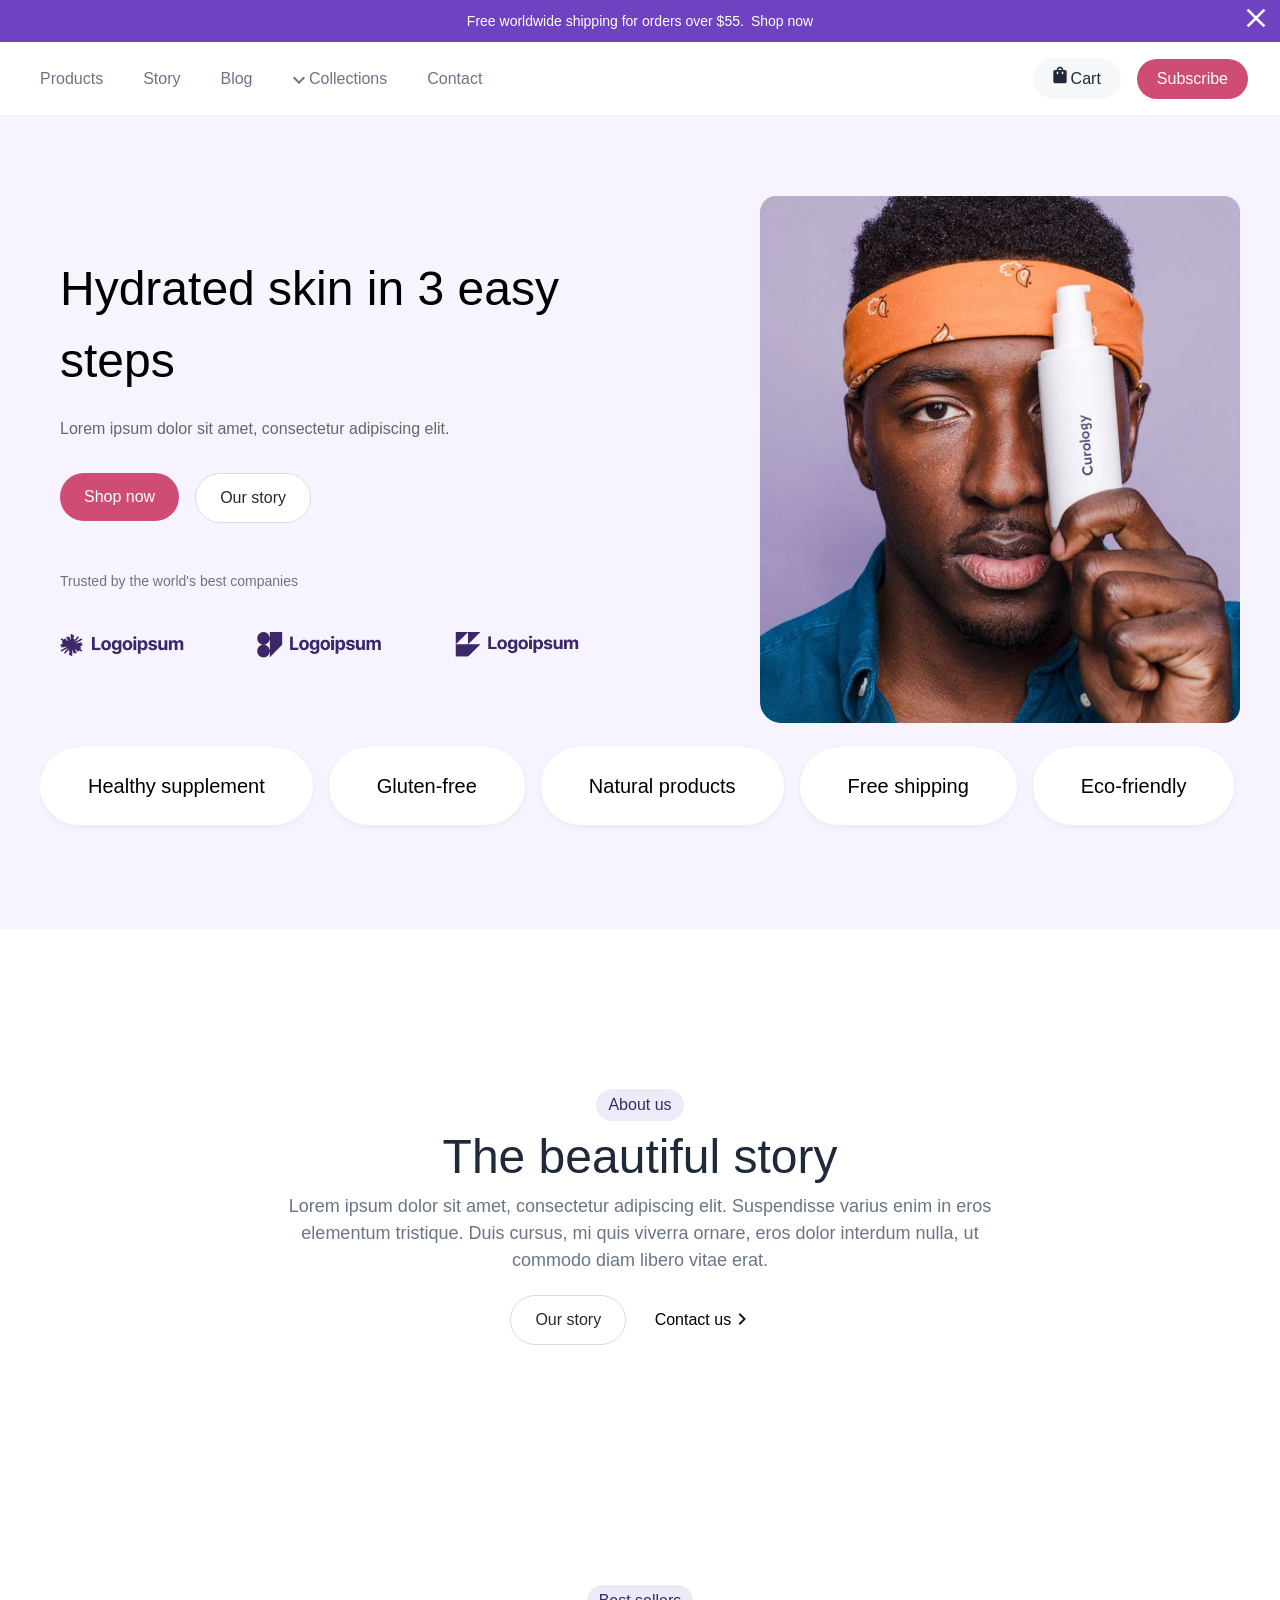
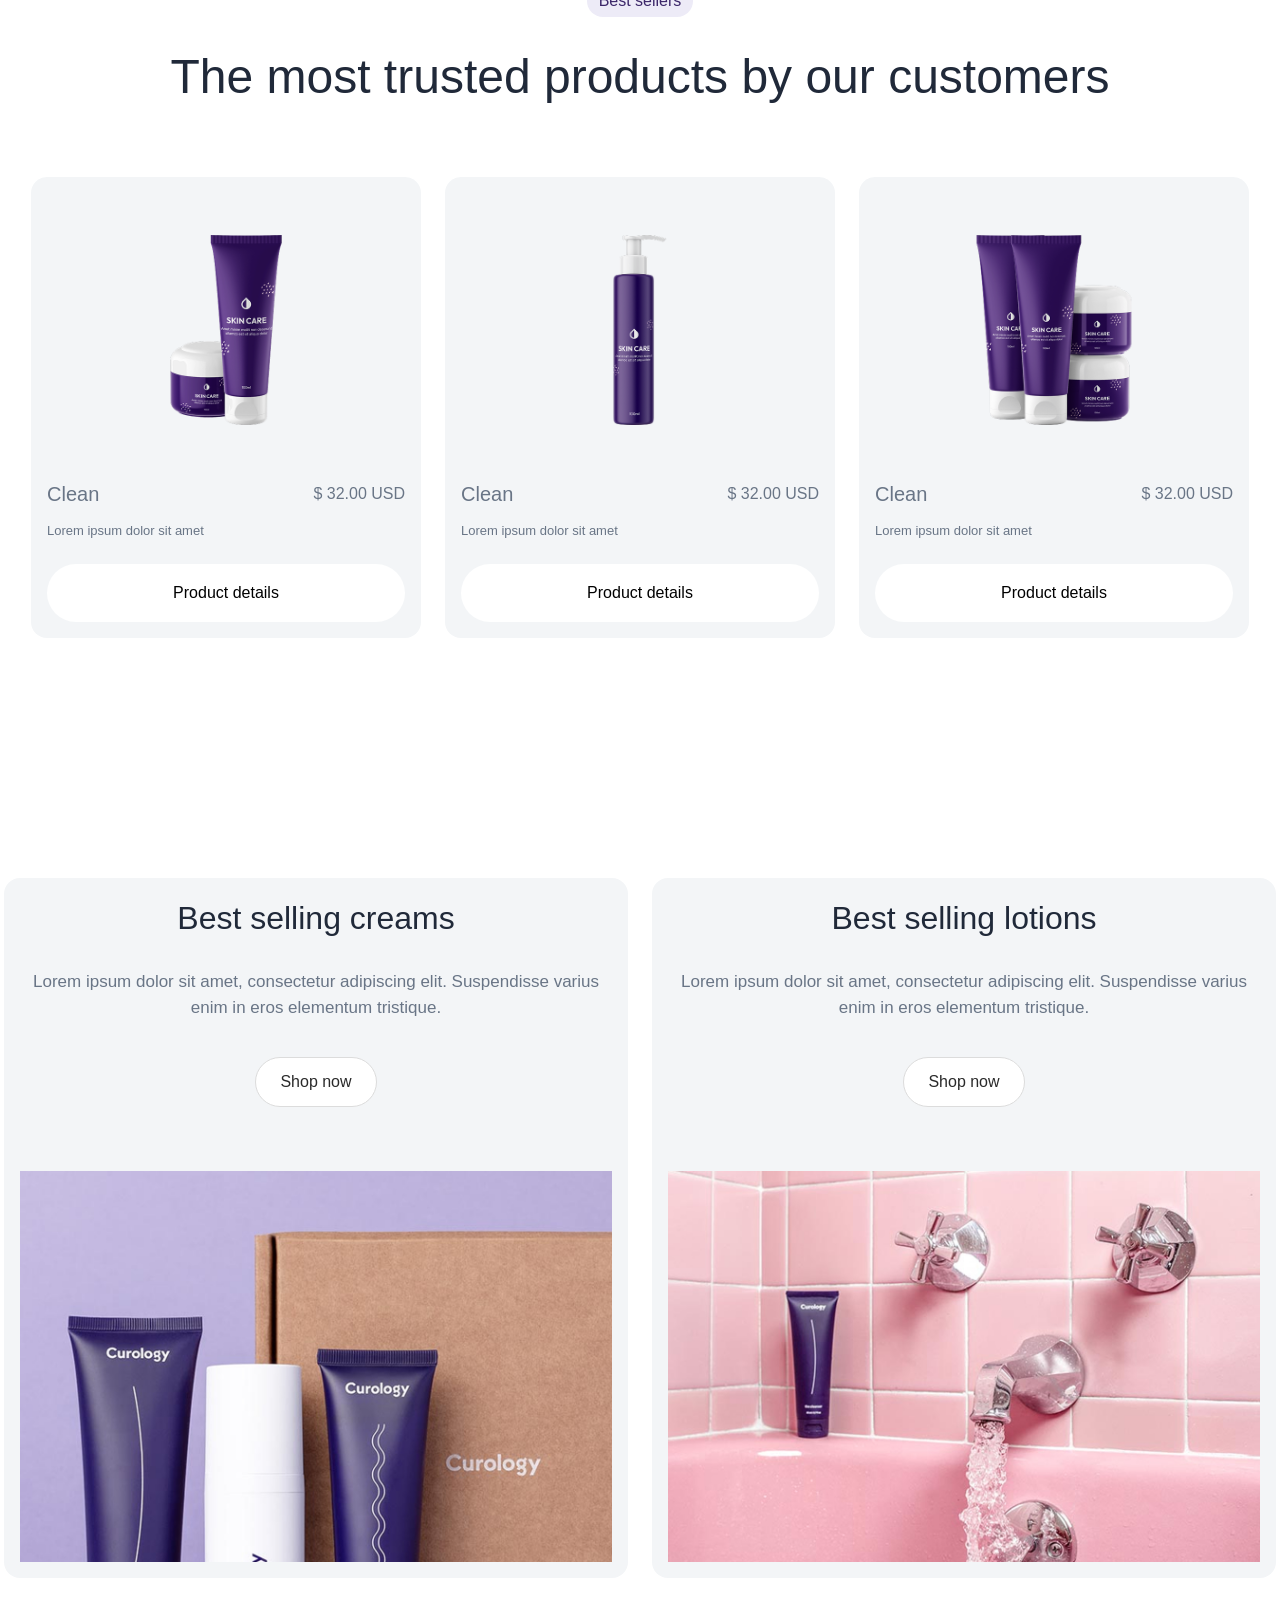
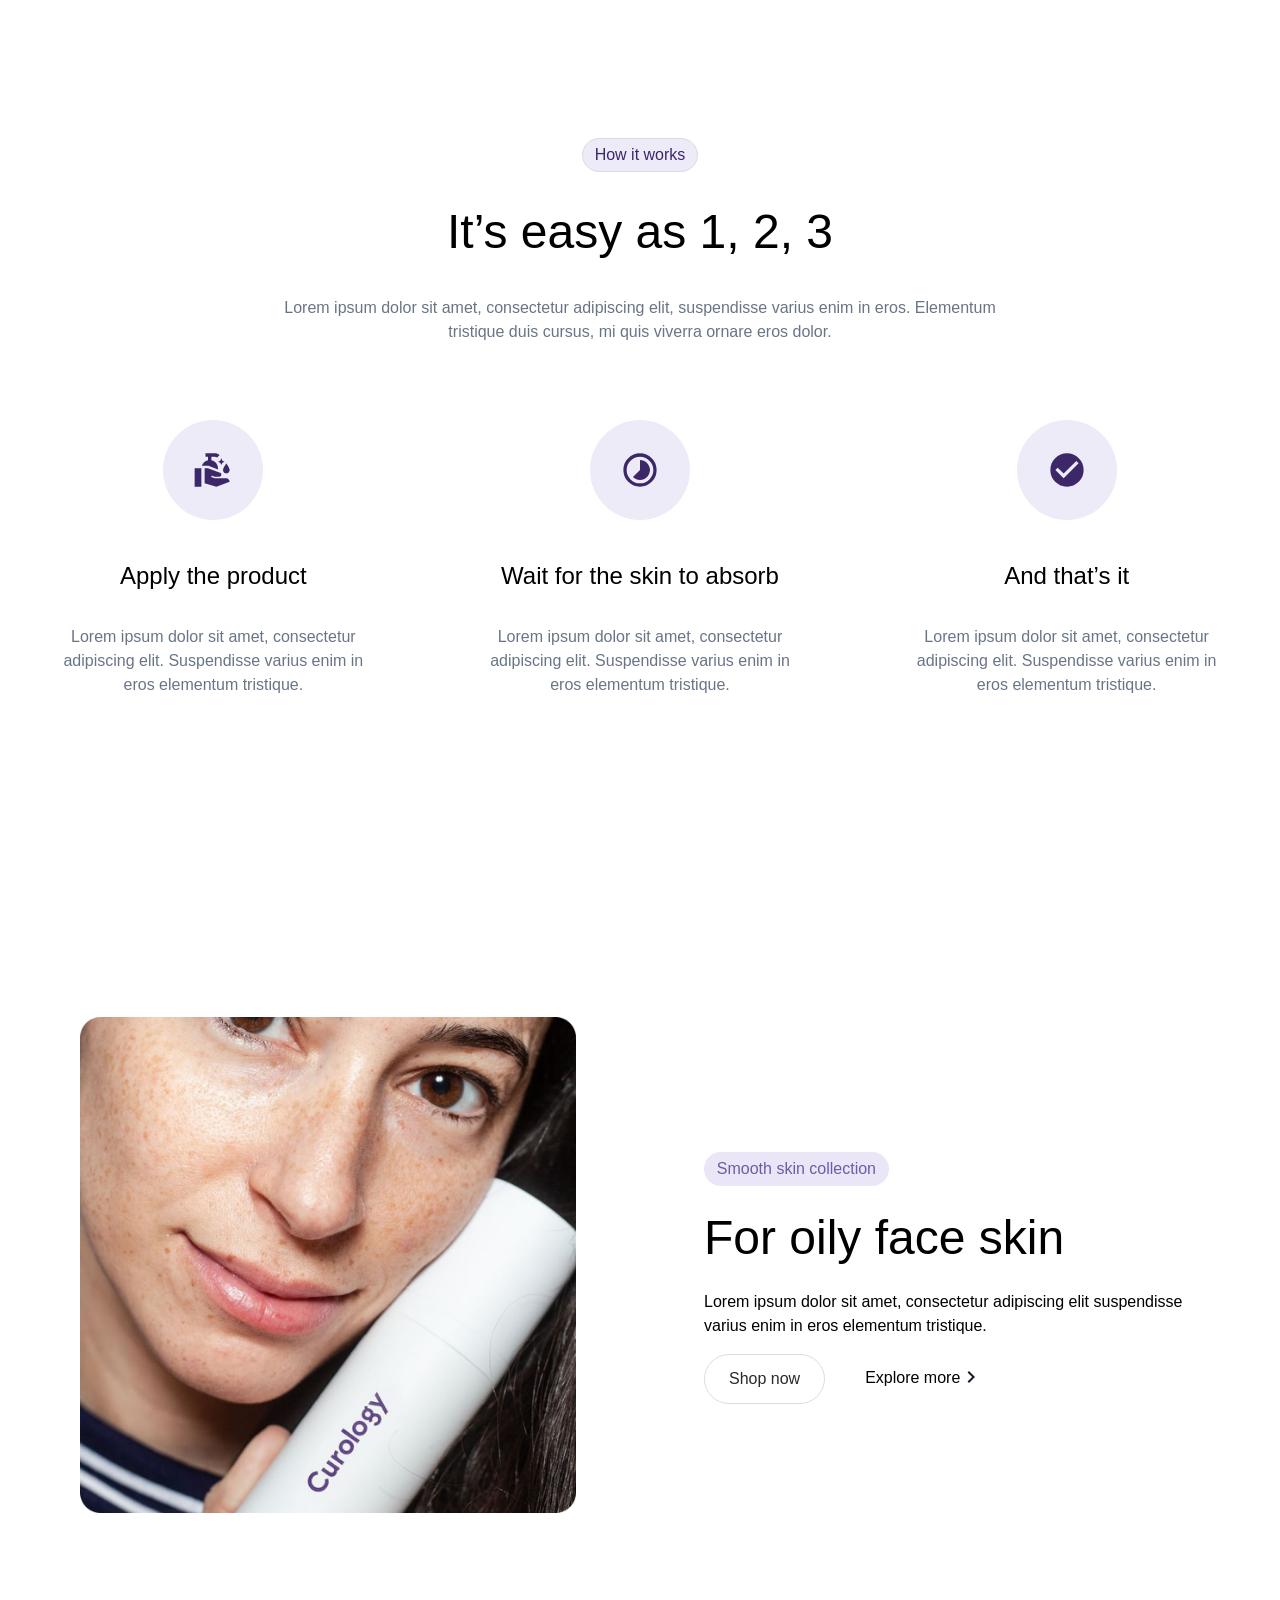
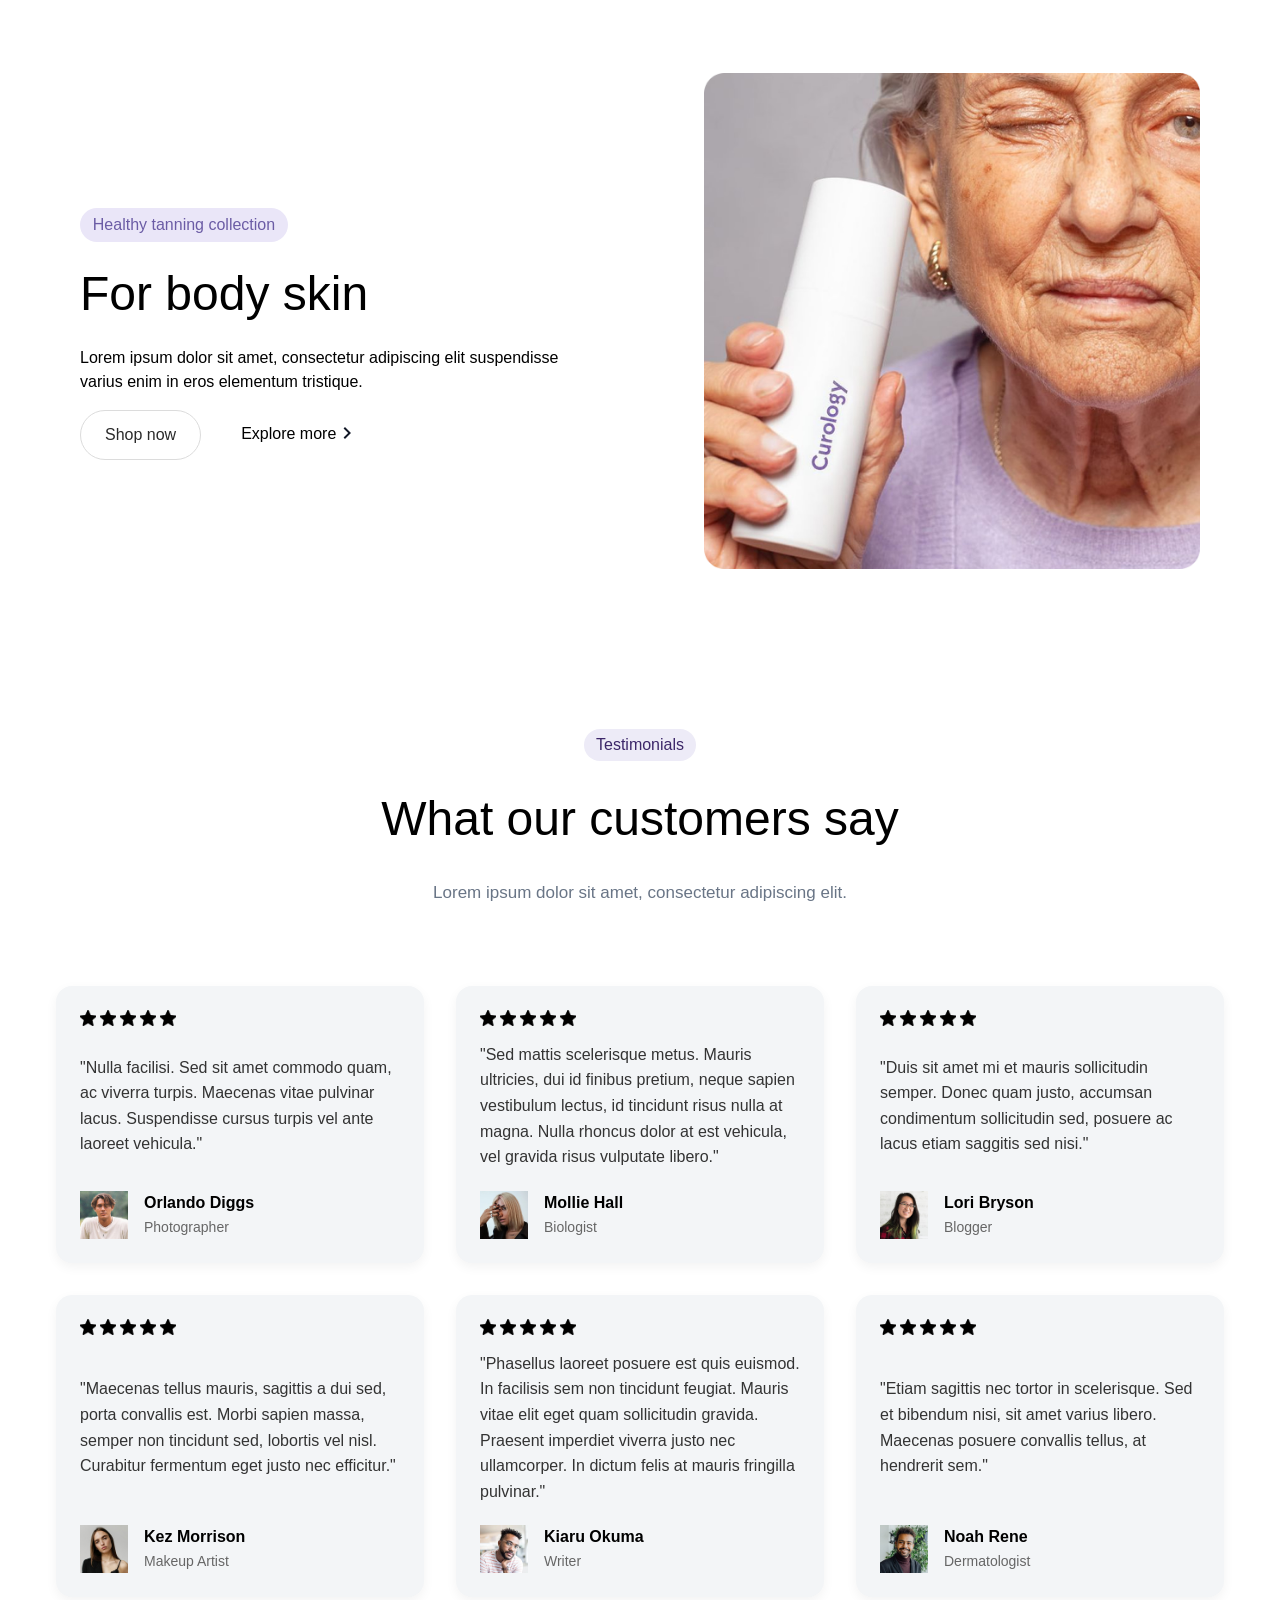
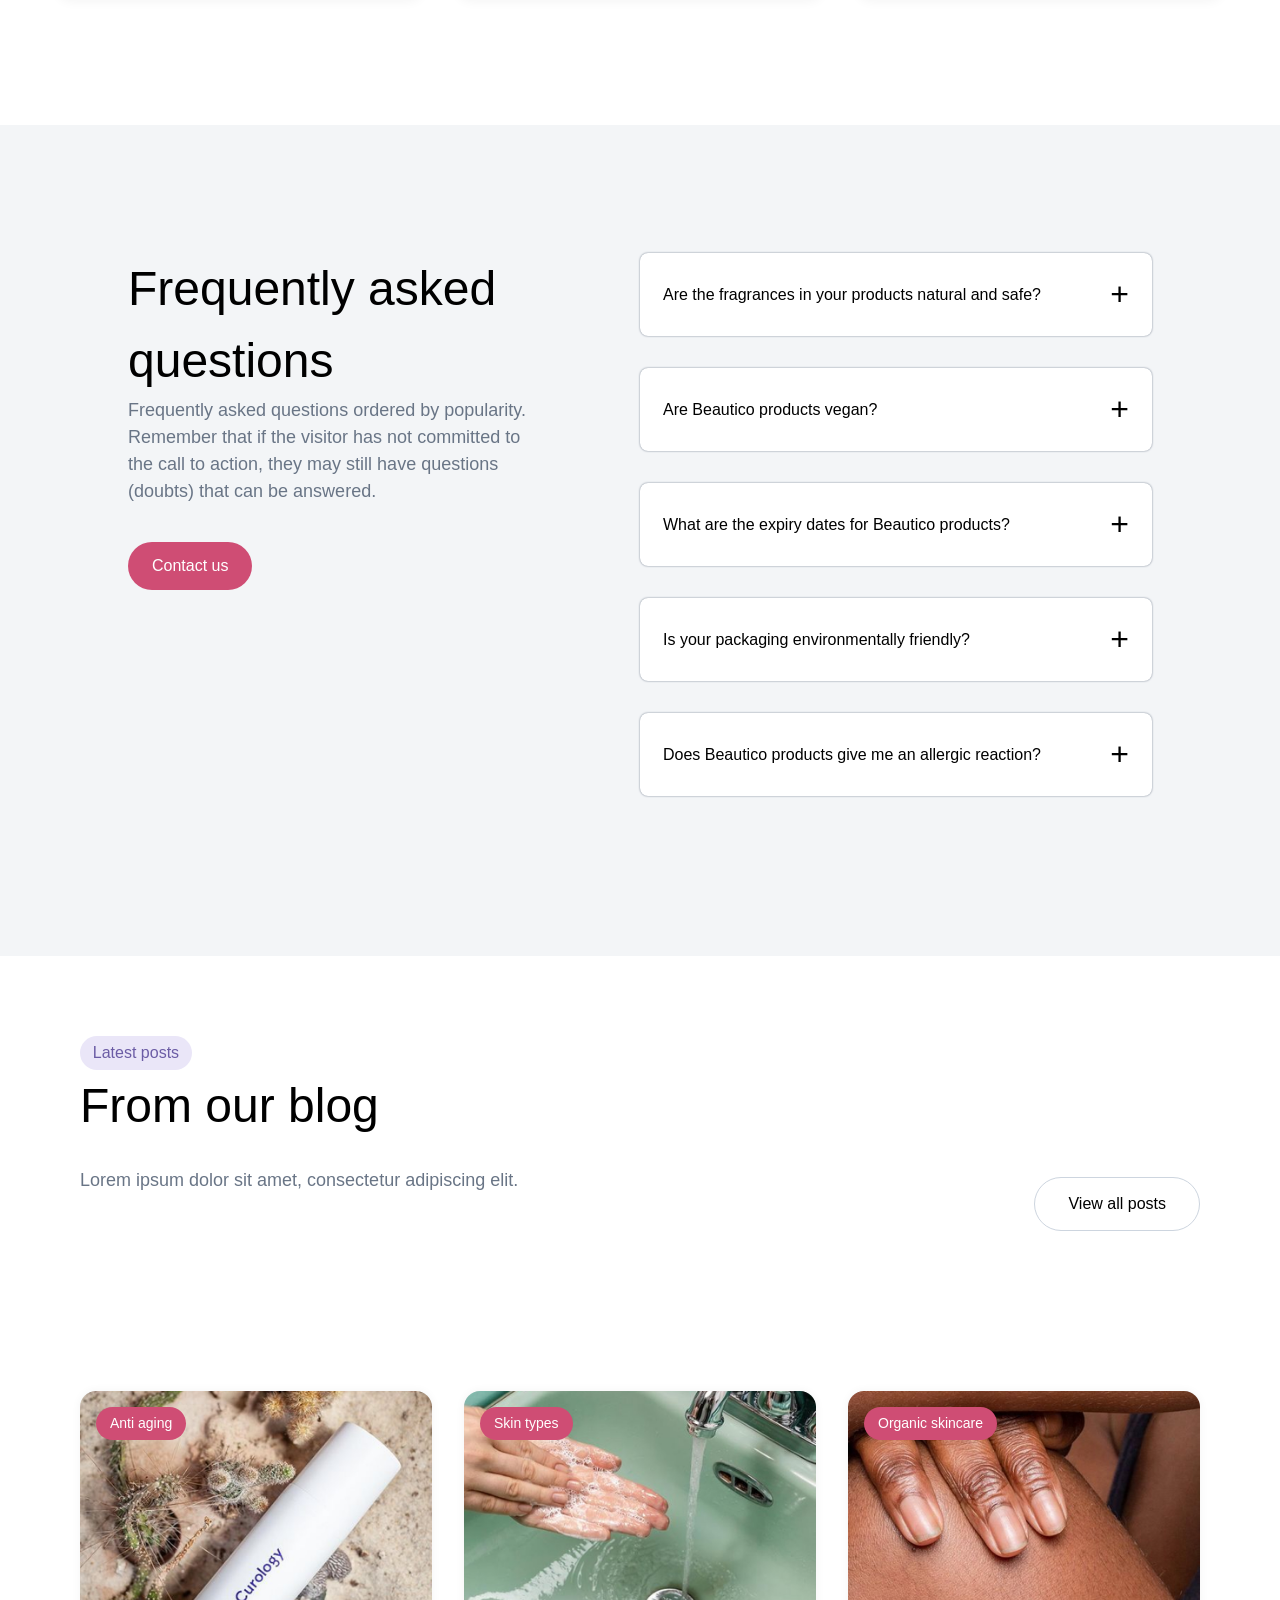
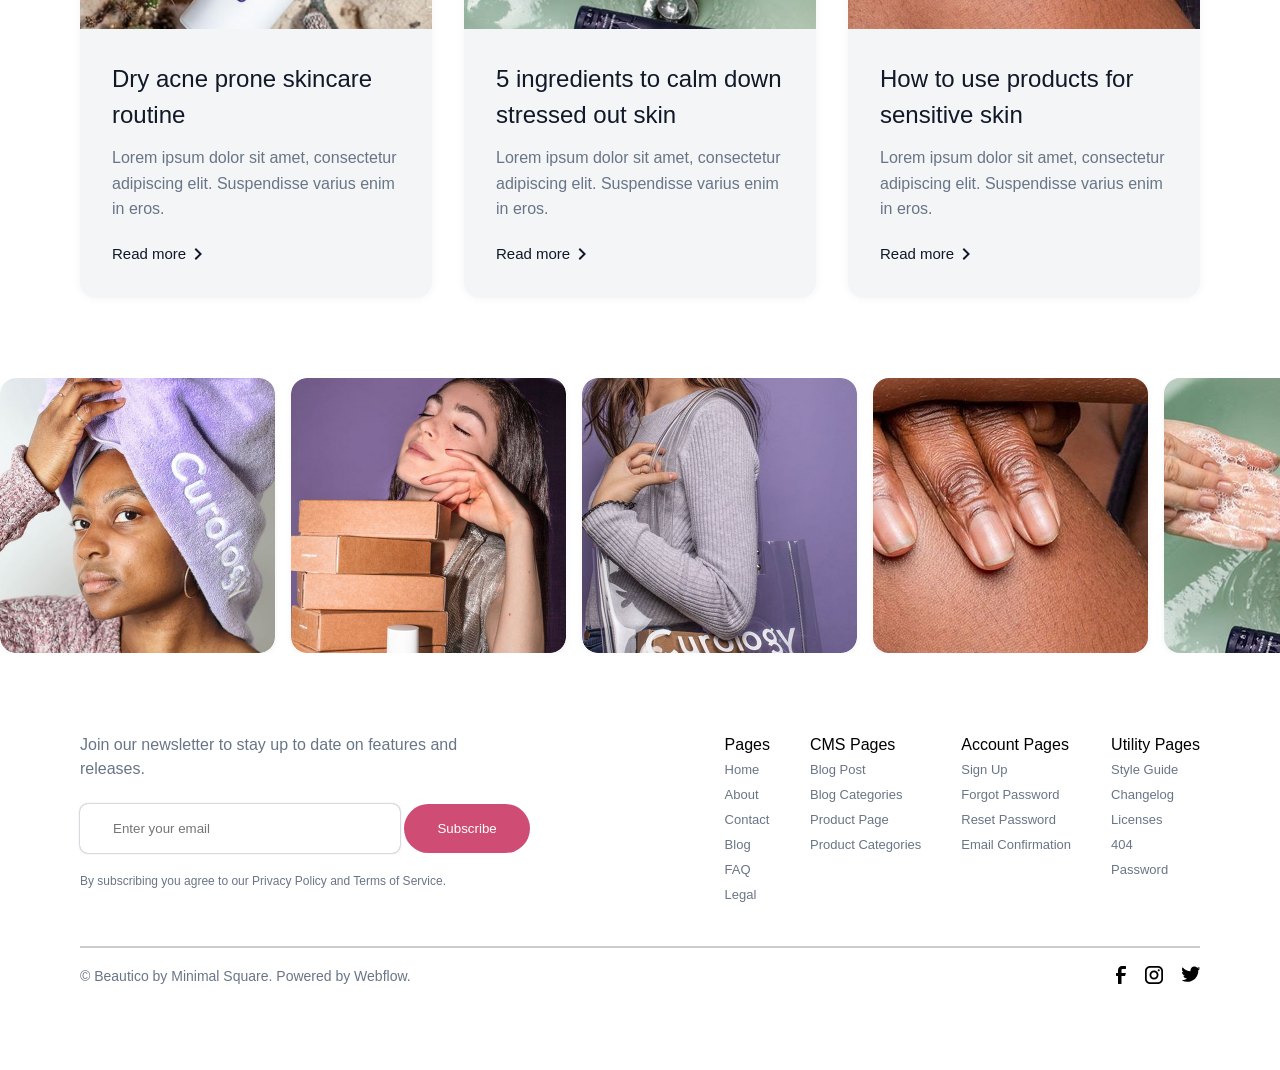
==== commit 0fd372fc: "finish main structure and add adaptive css" ====
--- a/index.html
+++ b/index.html
@@ -5,7 +5,9 @@
     <meta charset="UTF-8">
     <meta name="viewport" content="width=device-width, initial-scale=1.0">
     <title>Document</title>
+    <link rel="stylesheet" href="https://cdn.jsdelivr.net/npm/swiper@11/swiper-bundle.min.css" />
     <link rel="stylesheet" href="css/style.css">
+    <link rel="stylesheet" href="css/adaptive.css">
 </head>
 
 <body>
@@ -19,7 +21,6 @@
                         d="M19.3125 2.5625L11.875 10L19.3125 17.4375L17.4375 19.3125L10 11.875L2.5625 19.3125L0.6875 17.4375L8.125 10L0.6875 2.5625L2.5625 0.6875L10 8.125L17.4375 0.6875L19.3125 2.5625Z"
                         fill="white" />
                 </svg>
-
             </span>
         </div>
         <nav class="header-nav">
@@ -34,7 +35,6 @@
                                 d="M10.5938 0.578125L12 1.98438L6 7.98438L0 1.98438L1.40625 0.578125L6 5.17188L10.5938 0.578125Z"
                                 fill="#697586" />
                         </svg>
-
                     </span>
                     Collections
                 </li>
@@ -73,23 +73,20 @@
                         </span>
                     </div>
                 </div>
-
                 <img class="hero-image" src="img/curology-man-orange-bandana.jpg"
                     alt="Man with orange bandana holding Curology product" />
             </div>
-
-            <ul class="hero-features">
-                <li class="feature-tag">Healthy supplement</li>
-                <li class="feature-tag">Gluten-free</li>
-                <li class="feature-tag">Natural products</li>
-                <li class="feature-tag">Free shipping</li>
-                <li class="feature-tag">Eco-friendly</li>
-                <li class="feature-tag">Vitamins</li>
-            </ul>
-
-        </section>
-
-
+            <div class="hero-swiper swiper">
+                <ul class="hero-features swiper-wrapper">
+                    <li class="feature-tag swiper-slide">Healthy supplement</li>
+                    <li class="feature-tag swiper-slide">Gluten-free</li>
+                    <li class="feature-tag swiper-slide">Natural products</li>
+                    <li class="feature-tag swiper-slide">Free shipping</li>
+                    <li class="feature-tag swiper-slide">Eco-friendly</li>
+                    <li class="feature-tag swiper-slide">Vitamins</li>
+                </ul>
+            </div>
+        </section>
 
         <section class="about-section">
             <span class="about-label">About us</span>
@@ -269,7 +266,6 @@
             </div>
         </section>
 
-        <!-- Testimonials Section -->
         <section class="testimonials">
             <div class="testimonials-info">
                 <span class="section-label">Testimonials</span>
@@ -405,124 +401,196 @@
                     <button class="faq-question">Are the fragrances in your products natural and safe?
                         <span class="faq-icon">+</span>
                     </button>
-                </div>
-
-                <div class="faq-item__info">
-                    Lorem ipsum dolor sit amet, consectetur adipiscing elit suspendisse Varius enim in eros elementum
-                    tristique, duis cursus mi quis viverra ornare, eros dolor interdum nulla ut commodo.
-                </div>
+                    <div class="faq-item__info">
+                        Lorem ipsum dolor sit amet, consectetur adipiscing elit suspendisse Varius enim in eros
+                        elementum
+                        tristique, duis cursus mi quis viverra ornare, eros dolor interdum nulla ut commodo.
+                    </div>
+                </div>
+
 
                 <div class="faq-item">
                     <button class="faq-question">Are Beautico products vegan?
                         <span class="faq-icon">+</span>
                     </button>
+                    <div class="faq-item__info">
+                        Lorem ipsum dolor sit amet, consectetur adipiscing elit suspendisse Varius enim in eros
+                        elementum
+                        tristique, duis cursus mi quis viverra ornare, eros dolor interdum nulla ut commodo.
+                    </div>
                 </div>
                 <div class="faq-item">
                     <button class="faq-question">What are the expiry dates for Beautico products?
                         <span class="faq-icon">+</span>
                     </button>
+                    <div class="faq-item__info">
+                        Lorem ipsum dolor sit amet, consectetur adipiscing elit suspendisse Varius enim in eros
+                        elementum
+                        tristique, duis cursus mi quis viverra ornare, eros dolor interdum nulla ut commodo.
+                    </div>
                 </div>
                 <div class="faq-item">
                     <button class="faq-question">Is your packaging environmentally friendly?
                         <span class="faq-icon">+</span>
                     </button>
+                    <div class="faq-item__info">
+                        Lorem ipsum dolor sit amet, consectetur adipiscing elit suspendisse Varius enim in eros
+                        elementum
+                        tristique, duis cursus mi quis viverra ornare, eros dolor interdum nulla ut commodo.
+                    </div>
                 </div>
                 <div class="faq-item">
                     <button class="faq-question">Does Beautico products give me an allergic reaction?
                         <span class="faq-icon">+</span>
                     </button>
-                </div>
-            </div>
-        </section>
-
-        <!-- Blog Section -->
+                    <div class="faq-item__info">
+                        Lorem ipsum dolor sit amet, consectetur adipiscing elit suspendisse Varius enim in eros
+                        elementum
+                        tristique, duis cursus mi quis viverra ornare, eros dolor interdum nulla ut commodo.
+                    </div>
+                </div>
+            </div>
+        </section>
+
         <section class="blog-section">
-            <span class="section-label">Latest posts</span>
-            <h2>From our blog</h2>
-            <a href="#" class="btn btn-link">View all posts</a>
+            <div class="blog-info">
+                <span class="blog-label">Latest posts</span>
+                <h2 class="blog-title">From our blog</h2>
+                <div class="blog-posts__info">
+                    <p class="blog-description">
+                        Lorem ipsum dolor sit amet, consectetur adipiscing elit.
+                    </p>
+                    <button href="#" class="blog-link">View all posts</button>
+                </div>
+            </div>
             <div class="blog-posts">
-                <article class="blog-card">
-                    <img src="img/dry_skincare_routine.jpg" alt="Dry acne skincare" style="width: 50%;" />
+                <div class="blog-card">
+                    <img src="img/anti_aging.png" alt="Dry acne skincare" class="blog-image" />
                     <span class="blog-tag">Anti aging</span>
-                    <h3>Dry acne prone skincare routine</h3>
-                    <p>Lorem ipsum dolor sit amet, consectetur adipiscing elit.</p>
-                    <a href="#" class="btn-readmore">Read more →</a>
-                </article>
-                <article class="blog-card">
-                    <img src="img/ingredients_to_calm_down_skin.jpg" alt="Calm down skin" style="width: 50%;" />
+                    <div class="blog-card__info">
+                        <h3 class="blog-card__title">Dry acne prone skincare routine</h3>
+                        <p class="blog-card__description">
+                            Lorem ipsum dolor sit amet, consectetur adipiscing elit. Suspendisse varius enim in eros.
+                        </p>
+                        <a href="#" class="blog-card__button">
+                            Read more
+                            <svg width="8" height="12" viewBox="0 0 8 12" fill="none"
+                                xmlns="http://www.w3.org/2000/svg">
+                                <path
+                                    d="M1.98438 0L7.98438 6L1.98438 12L0.578125 10.5938L5.17188 6L0.578125 1.40625L1.98438 0Z"
+                                    fill="#111827" />
+                            </svg>
+
+                        </a>
+                    </div>
+                </div>
+                <div class="blog-card">
+                    <img src="img/ingredients_to_calm_down_skin.jpg" alt="Calm down skin" />
                     <span class="blog-tag">Skin types</span>
-                    <h3>5 ingredients to calm down stressed out skin</h3>
-                    <p>Lorem ipsum dolor sit amet, consectetur adipiscing elit.</p>
-                    <a href="#" class="btn-readmore">Read more →</a>
-                </article>
-                <article class="blog-card">
-                    <img src="img/products_for_sensitive_skin.jpg" alt="Sensitive skin" style="width: 50%;" />
+                    <div class="blog-card__info">
+                        <h3 class="blog-card__title">5 ingredients to calm down stressed out skin</h3>
+                        <p class="blog-card__description">Lorem ipsum dolor sit amet, consectetur adipiscing elit.
+                            Suspendisse varius enim in eros.</p>
+                        <a href="#" class="blog-card__button">Read more
+                            <svg width="8" height="12" viewBox="0 0 8 12" fill="none"
+                                xmlns="http://www.w3.org/2000/svg">
+                                <path
+                                    d="M1.98438 0L7.98438 6L1.98438 12L0.578125 10.5938L5.17188 6L0.578125 1.40625L1.98438 0Z"
+                                    fill="#111827" />
+                            </svg>
+
+                        </a>
+                    </div>
+                </div>
+                <div class="blog-card">
+                    <img src="img/products_for_sensitive_skin.jpg" alt="Sensitive skin" />
                     <span class="blog-tag">Organic skincare</span>
-                    <h3>How to use products for sensitive skin</h3>
-                    <p>Lorem ipsum dolor sit amet, consectetur adipiscing elit.</p>
-                    <a href="#" class="btn-readmore">Read more →</a>
-                </article>
-            </div>
-        </section>
-
-        <!-- Image gallery under blog -->
-        <section class="image-gallery">
-            <img src="img/image_gallery_1.jpg" alt="Product 1">
-            <img src="img/image_gallery_2.jpg" alt="Product 2">
-            <img src="img/image_gallery_3.jpg" alt="Product 3">
-            <img src="img/products_for_sensitive_skin.jpg" alt="Product 4" style="width: 50%;">
-            <img src="img/ingredients_to_calm_down_skin.jpg" alt="Product 5" style="width: 50%;">
-        </section>
-
-        <!-- Footer -->
+                    <div class="blog-card__info">
+                        <h3 class="blog-card__title">How to use products for sensitive skin</h3>
+                        <p class="blog-card__description">Lorem ipsum dolor sit amet, consectetur adipiscing elit.
+                            Suspendisse varius enim in eros.</p>
+                        <a href="#" class="blog-card__button">Read more
+                            <svg width="8" height="12" viewBox="0 0 8 12" fill="none"
+                                xmlns="http://www.w3.org/2000/svg">
+                                <path
+                                    d="M1.98438 0L7.98438 6L1.98438 12L0.578125 10.5938L5.17188 6L0.578125 1.40625L1.98438 0Z"
+                                    fill="#111827" />
+                            </svg>
+
+                        </a>
+                    </div>
+                </div>
+            </div>
+        </section>
+
+        <section class="images-gallery swiper">
+            <div class="images-wrap swiper-wrapper">
+                <img src="img/image_gallery_1.jpg" alt="Product 1" class="circle-img swiper-slide">
+                <img src="img/image_gallery_2.jpg" alt="Product 2" class="circle-img swiper-slide">
+                <img src="img/image_gallery_3.jpg" alt="Product 3" class="circle-img swiper-slide">
+                <img src="img/products_for_sensitive_skin.jpg" alt="Product 4" class="circle-img swiper-slide">
+                <img src="img/ingredients_to_calm_down_skin.jpg" alt="Product 5" class="circle-img swiper-slide">
+            </div>
+        </section>
+
         <footer class="site-footer">
-            <form class="newsletter-form">
-                <label>Join our newsletter to stay up to date on features and releases.</label>
-                <input type="email" placeholder="Enter your email">
-                <button type="submit">Subscribe</button>
-                <small>By subscribing you agree to our <a href="#">Privacy Policy</a> and <a href="#">Terms of
-                        Service</a>.</small>
-            </form>
-            <div class="footer-links">
-                <div>
-                    <h4>Pages</h4>
-                    <ul>
-                        <li><a href="#">Home</a></li>
-                        <li><a href="#">About</a></li>
-                        <li><a href="#">Contact</a></li>
-                        <li><a href="#">Blog</a></li>
-                        <li><a href="#">FAQ</a></li>
-                        <li><a href="#">Legal</a></li>
-                    </ul>
-                </div>
-                <div>
-                    <h4>CMS Pages</h4>
-                    <ul>
-                        <li><a href="#">Blog Post</a></li>
-                        <li><a href="#">Blog Categories</a></li>
-                        <li><a href="#">Product Page</a></li>
-                        <li><a href="#">Product Categories</a></li>
-                    </ul>
-                </div>
-                <div>
-                    <h4>Account Pages</h4>
-                    <ul>
-                        <li><a href="#">Sign Up</a></li>
-                        <li><a href="#">Forgot Password</a></li>
-                        <li><a href="#">Reset Password</a></li>
-                        <li><a href="#">Email Confirmation</a></li>
-                    </ul>
-                </div>
-                <div>
-                    <h4>Utility Pages</h4>
-                    <ul>
-                        <li><a href="#">Style Guide</a></li>
-                        <li><a href="#">Changelog</a></li>
-                        <li><a href="#">Licenses</a></li>
-                        <li><a href="#">404</a></li>
-                    </ul>
-                </div>
-            </div>
+            <div class="footer-wrap">
+                <form class="newsletter-form">
+                    <label class="form-label">Join our newsletter to stay up to date on features and releases.</label>
+                    <div class="form-wrap">
+                        <input type="email" placeholder="Enter your email" class="form-email">
+                        <button type="submit" class="form-button__subscribe">Subscribe</button>
+                    </div>
+                    <small class="form-permissions">By subscribing you agree to our <a href="#"
+                            class="form-link">Privacy Policy</a> and <a href="#" class="form-link">Terms of
+                            Service</a>.</small>
+                </form>
+                <div class="footer-links">
+                    <div class="site-pages">
+                        <h4 class="site-title__pages">Pages</h4>
+                        <ul class="site-navigation">
+                            <li class="site-page"><a href="#" class="site-link">Home</a></li>
+                            <li class="site-page"><a href="#" class="site-link">About</a></li>
+                            <li class="site-page"><a href="#" class="site-link">Contact</a></li>
+                            <li class="site-page"><a href="#" class="site-link">Blog</a></li>
+                            <li class="site-page"><a href="#" class="site-link">FAQ</a></li>
+                            <li class="site-page"><a href="#" class="site-link">Legal</a></li>
+                        </ul>
+                    </div>
+                    <div>
+                        <h4 class="site-title__pages">CMS Pages</h4>
+                        <ul>
+                            <li class="site-page"><a href="#" class="site-link">Blog Post</a></li>
+                            <li class="site-page"><a href="#" class="site-link">Blog Categories</a></li>
+                            <li class="site-page"><a href="#" class="site-link">Product Page</a></li>
+                            <li class="site-page"><a href="#" class="site-link">Product Categories</a></li>
+                        </ul>
+                    </div>
+                    <div>
+                        <h4 class="site-title__pages">Account Pages</h4>
+                        <ul>
+                            <li class="site-page"><a href="#" class="site-link">Sign Up</a></li>
+                            <li class="site-page"><a href="#" class="site-link">Forgot Password</a></li>
+                            <li class="site-page"><a href="#" class="site-link">Reset Password</a></li>
+                            <li class="site-page"><a href="#" class="site-link">Email Confirmation</a></li>
+                        </ul>
+                    </div>
+                    <div>
+                        <h4 class="site-title__pages">Utility Pages</h4>
+                        <ul>
+                            <li class="site-page"><a href="#" class="site-link">Style Guide</a></li>
+                            <li class="site-page"><a href="#" class="site-link">Changelog</a></li>
+                            <li class="site-page"><a href="#" class="site-link">Licenses</a></li>
+                            <li class="site-page"><a href="#" class="site-link">404</a></li>
+                            <li class="site-page"><a href="#" class="site-link">Password</a></li>
+                        </ul>
+                    </div>
+                </div>
+            </div>
+
+            <div class="line-wrapper"></div>
+
+
             <div class="footer-bottom">
                 <p>© Beautico by Minimal Square. Powered by Webflow.</p>
                 <div class="social-icons">
@@ -554,6 +622,48 @@
             </div>
         </footer>
     </main>
+    <script>
+        document.addEventListener("DOMContentLoaded", function () {
+            const faqItems = document.querySelectorAll('.faq-item');
+
+            faqItems.forEach((item) => {
+                const question = item.querySelector('.faq-question');
+                const answer = item.querySelector('.faq-item__info');
+                const icon = item.querySelector('.faq-icon');
+
+                if (!answer) return;
+
+                question.addEventListener('click', () => {
+                    const isOpen = item.classList.contains('active');
+
+                    faqItems.forEach((el) => {
+                        el.classList.remove('active');
+                        const content = el.querySelector('.faq-item__info');
+                        const icon = el.querySelector('.faq-icon');
+
+                        if (content) {
+                            content.classList.remove('animateIn');
+                            content.classList.add('animateOut');
+                        }
+
+                        if (icon) {
+                            icon.textContent = '+';
+                        }
+                    });
+
+                    if (!isOpen) {
+                        item.classList.add('active');
+                        answer.classList.remove('animateOut');
+                        answer.classList.add('animateIn');
+                        icon.textContent = '+';
+                    }
+                });
+            });
+        });
+    </script>
+
+    <script src="https://cdn.jsdelivr.net/npm/swiper@11/swiper-bundle.min.js"></script>
+    <script src="js/script.js"></script>
 </body>
 
 </html>
--- a/css/style.css
+++ b/css/style.css
@@ -1,10 +1,14 @@
-/* Общие стили */
+@import url(https://fonts.googleapis.com/css?family=Lato:400,700);
+
 * {
   margin: 0;
   padding: 0;
   border: 0;
   outline: 0;
   box-sizing: border-box;
+  -moz-box-sizing: border-box;
+  -webkit-box-sizing: border-box;
+  box-sizing: border-box;
 }
 
 body {
@@ -13,7 +17,6 @@
   font-size: clamp(14px, 2vw, 16px);
 }
 
-/* Верхний баннер */
 .header-top {
   position: relative;
   background-color: #6f42c1;
@@ -45,7 +48,6 @@
   opacity: 0.85;
 }
 
-/* Навигация */
 .header-nav {
   background: #fff;
   display: flex;
@@ -78,7 +80,6 @@
   color: #6b38fb;
 }
 
-/* Действия справа */
 .header-nav__actions {
   display: flex;
   flex-wrap: wrap;
@@ -90,7 +91,7 @@
   display: flex;
   align-items: center;
   text-align: center;
-  gap:4px;
+  gap: 4px;
   background: #f6f8fa;
   border-radius: 64px;
   padding: 0.5em 1.25em;
@@ -98,6 +99,7 @@
   text-decoration: none;
   font-weight: 400;
   transition: 0.3s ease;
+  font-size: 16px;
 }
 
 .header-nav__btn-cart:hover {
@@ -108,7 +110,7 @@
   background-color: #cf4d74;
   color: #fff;
   padding: 0.5em 1.25em;
-  border-radius: 9999px;
+  border-radius: 64px;
   font-weight: 400;
   text-decoration: none;
   transition: 0.3s ease;
@@ -118,7 +120,6 @@
   background-color: #a22c55;
 }
 
-/* Герой-блок */
 .hero-section {
   background-color: #f7f3ff;
   padding: 2em 1em;
@@ -127,52 +128,67 @@
 .hero-grid {
   display: grid;
   grid-template-columns: repeat(auto-fit, minmax(300px, 1fr));
-  gap: 2em;
   place-items: center;
 }
 
-/* Контент */
+.hero-section {
+  background-color: #f7f3ff;
+  padding: 80px 40px;
+}
+
+.hero-grid {
+  display: flex;
+  align-items: center;
+  justify-content: space-between;
+  gap: 40px;
+  max-width: 1280px;
+  margin: 0 auto;
+  flex-wrap: nowrap;
+  position: relative;
+}
+
 .hero-content {
-  padding: 2em;
-  min-width: 250px;
   max-width: 600px;
+  padding: 20px;
+  flex-shrink: 1;
+  min-width: 0;
+  display: flex;
+  flex-direction: column;
 }
 
 .hero-title {
   font-family: "Roboto", sans-serif;
-  font-size: clamp(2rem, 5vw, 3.5rem);
-  font-weight: 400;
-  margin-bottom: 1rem;
+  font-size: 48px;
+  font-weight: 400;
+  margin-bottom: 20px;
 }
 
 .hero-description {
-  font-size: 1rem;
+  font-size: 16px;
   color: #666;
-  margin-bottom: 2rem;
+  margin-bottom: 32px;
 }
 
 .hero-buttons {
-  display: grid;
-  grid-auto-flow: column;
-  gap: 1em;
-  justify-content: start;
-  margin-bottom: 2em;
+  display: flex;
+  gap: 16px;
+  margin-bottom: 32px;
 }
 
 .btn {
   color: #000;
-  display: inline-block;
-  padding: 0.75em 1.5em;
-  border-radius: 2em;
-  font-size: 1rem;
-  font-weight: 500;
-  text-decoration: none;
+  font-size: 16px;
+  font-weight: 500;
+  text-decoration: none;
+  border-radius: 32px;
+  padding: 12px 24px;
+  text-align: center;
+  display: inline-block;
   transition: 0.3s ease;
-  text-align: center;
 }
 
 .btn-primary {
-  background-color:  #cf4d74;
+  background-color: #cf4d74;
   color: #fff;
 }
 
@@ -190,12 +206,38 @@
   background-color: #f2f2f2;
 }
 
+.hero-text {
+  display: block;
+  margin-top: 16px;
+  margin-bottom: 16px;
+  color: #697586;
+  font-size: 14px;
+}
+
+.hero-labels {
+  display: flex;
+  gap: 24px;
+  margin-top: 24px;
+  flex-wrap: nowrap;
+  padding-bottom: 8px;
+}
+
+.hero-label {
+  max-width: 124px;
+  height: auto;
+}
+
 .hero-image {
-  max-width: 500px;
+  max-width: 480px;
   width: 100%;
-}
-
-/* Теги */
+  height: auto;
+  object-fit: cover;
+  border-radius: 16px;
+  flex-shrink: 0;
+  margin-left: 20px;
+  box-sizing: content-box;
+}
+
 .hero-labels {
   display: grid;
   grid-auto-flow: column;
@@ -205,35 +247,51 @@
 }
 
 .hero-label {
-max-width: 124px;
-}
-
-/* Фичи */
+  max-width: 124px;
+}
+
+.hero-swiper {
+  overflow: hidden;
+}
+
 .hero-features {
   list-style: none;
-  padding: 48px 0;
-  display: flex;
-  flex-wrap: wrap;
-  justify-content: center;
+  display: flex;
+  flex-wrap: nowrap;
   gap: 16px;
+  width: max-content;
+  animation: scroll 30s linear infinite;
+  padding: 24px 0;
+}
+
+@keyframes scroll {
+  0% {
+    transform: translateX(0);
+  }
+
+  100% {
+    transform: translateX(-80%);
+  }
 }
 
 .feature-tag {
+  width: auto;
   background-color: #fff;
   padding: 24px 48px;
   border-radius: 64px;
   box-shadow: 0 2px 6px rgba(0, 0, 0, 0.05);
   font-weight: 500;
   font-size: 20px;
+  white-space: nowrap;
+  text-align: center;
+  flex-shrink: 0;
   transition: transform 0.3s ease;
-  text-align: center;
 }
 
 .feature-tag:hover {
   transform: translateY(-4px);
 }
 
-/* About */
 .about-section {
   display: grid;
   place-items: center;
@@ -267,15 +325,12 @@
   margin-bottom: 160px;
 }
 
-/* Products */
-/* Секция продуктов */
 .products-section {
   padding: 80px 20px;
   background-color: #fff;
   text-align: center;
 }
 
-/* Метка "Best sellers" */
 .product-label {
   display: inline-block;
   margin: 0 auto 24px auto;
@@ -288,7 +343,6 @@
   font-weight: 500;
 }
 
-/* Заголовок секции */
 .product-title {
   font-size: 48px;
   font-family: "Roboto", sans-serif;
@@ -297,7 +351,6 @@
   margin-bottom: 64px;
 }
 
-/* Контейнер карточек */
 .product-list {
   display: flex;
   flex-wrap: wrap;
@@ -306,7 +359,6 @@
   margin-bottom: 160px;
 }
 
-/* Карточка продукта */
 .product-card {
   display: flex;
   flex-direction: column;
@@ -324,7 +376,6 @@
   transform: translateY(-4px);
 }
 
-/* Картинка продукта */
 .product-img {
   width: 100%;
   height: auto;
@@ -333,26 +384,26 @@
   margin: 42px 0;
 }
 
-/* Информация о продукте (категория и цена) */
 .product-info {
   display: flex;
   justify-content: space-between;
   gap: 8px;
   flex-wrap: wrap;
   margin-top: 12px;
-  font-size: 16px;
+  align-items: center;
   color: #697586;
 }
 
 .product-info__clean {
+  font-size: 20px;
   font-family: "Roboto", sans-serif;
 }
 
 .product-info__cost {
-  font-weight: 500;
-}
-
-/* Описание */
+  font-size: 16px;
+  font-weight: 500;
+}
+
 .product-description {
   display: flex;
   justify-content: start;
@@ -361,7 +412,6 @@
   margin: 12px 0 24px;
 }
 
-/* Ссылка на детали */
 .product-details {
   display: flex;
   justify-content: center;
@@ -373,13 +423,14 @@
   padding: 17px 40px;
   background-color: #ffffff;
   border-radius: 64px;
-  transition: background-color 0.3s ease;
+  transition: 0.3s ease;
 }
 
 .product-details:hover {
   background-color: #eaeaea;
 }
-.best-selling{
+
+.best-selling {
   display: flex;
   flex-wrap: wrap;
   justify-content: center;
@@ -387,7 +438,7 @@
   margin-bottom: 160px;
 }
 
-.product-highlight{
+.product-highlight {
   display: flex;
   flex-direction: column;
   background-color: #F3F5F7;
@@ -396,11 +447,11 @@
   flex: 1 1 250px;
   max-width: 624px;
   border-radius: 16px;
-  transition: transform 0.3s ease;
-}
-
-.product-highlight:hover{
-  transform:translateY(-4px);
+  transition: 0.3s ease;
+}
+
+.product-highlight:hover {
+  transform: translateY(-4px);
 }
 
 .product-highlight__button {
@@ -422,34 +473,34 @@
   background-color: #f2f2f2;
 }
 
-.product-highlight__title{
-  font-size:32px;
-  font-weight:400;
-  font-family:"Roboto",sans-serif;
-  color:#202939;
+.product-highlight__title {
+  font-size: 32px;
+  font-weight: 400;
+  font-family: "Roboto", sans-serif;
+  color: #202939;
   margin-bottom: 27px;
 }
 
-.product-highlight__description{
-  font-size:17px;
-  color:#697586;
+.product-highlight__description {
+  font-size: 17px;
+  color: #697586;
   margin-bottom: 37px;
 }
 
-.how-it-works{
+.how-it-works {
   display: flex;
   flex-direction: column;
   text-align: center;
 }
 
-.how-it-works__title{
-  font-family: "Roboto",sans-serif;
+.how-it-works__title {
+  font-family: "Roboto", sans-serif;
   font-size: 48px;
   font-weight: 400;
   margin-bottom: 28px;
 }
 
-.how-it-works__label{
+.how-it-works__label {
   display: inline-block;
   align-self: center;
   background-color: #EDEBF7;
@@ -464,54 +515,57 @@
   margin-bottom: 24px;
 }
 
-.how-it-works__description{
+.how-it-works__description {
   display: inline-block;
   align-self: center;
   max-width: 750px;
   font-size: 16px;
-  font-weight:400;
-  color:#697586;
-    margin-bottom: 76px;
-}
-
-.steps{
+  font-weight: 400;
+  color: #697586;
+  margin-bottom: 76px;
+}
+
+.steps {
   display: flex;
   justify-content: space-around;
   margin-bottom: 160px;
 }
 
-.step__title{
+.step__title {
   margin: 31px 0;
-  font-family: "Roboto",sans-serif;
+  font-family: "Roboto", sans-serif;
   font-size: 24px;
   font-weight: 400;
 }
 
-.step__description{
+.step__description {
   display: inline-block;
   align-self: center;
   max-width: 317px;
   font-size: 16px;
-  font-weight:400;
-  color:#697586;
-}
-
-.healthy-tanning__title,.smooth-skin__title{
+  font-weight: 400;
+  color: #697586;
+}
+
+.healthy-tanning__title,
+.smooth-skin__title {
   font-size: 48px;
-  font-family: "Roboto",sans-serif;
-  font-weight: 400;
-}
-
-.smooth-skin__collection, .tanning__collection{
+  font-family: "Roboto", sans-serif;
+  font-weight: 400;
+}
+
+.smooth-skin__collection,
+.tanning__collection {
   margin: 160px 80px;
   display: grid;
-  grid-template-columns:repeat(2,1fr);
-  gap:128px;
-place-items:calc(100%-576px);
-
-}
-
-.smooth-skin__collection-img,.healthy-tanning__img{
+  grid-template-columns: repeat(2, 1fr);
+  gap: 128px;
+  place-items: calc(100%-576px);
+
+}
+
+.smooth-skin__collection-img,
+.healthy-tanning__img {
   width: 100%;
   border-radius: 1rem;
   object-fit: cover;
@@ -523,11 +577,12 @@
   gap: 1rem;
 }
 
-.smooth-skin__label,.healthy-tanning__label{
+.smooth-skin__label,
+.healthy-tanning__label {
   margin-top: 135px;
   font-size: 16px;
   font-weight: 400;
-  color:#3C2769;
+  color: #3C2769;
   background-color: #EDEBF7;
 }
 
@@ -543,21 +598,25 @@
   font-weight: 500;
 }
 
-.smooth-skin__buttons,.healthy-tanning__buttons{
-  display: flex;
-  gap:16px;
-}
-
-.smooth-skin__shop,.smooth-skin__explore,.healthy-tanning__shop{
+.smooth-skin__buttons,
+.healthy-tanning__buttons {
+  display: flex;
+  gap: 16px;
+}
+
+.smooth-skin__shop,
+.smooth-skin__explore,
+.healthy-tanning__shop {
   text-decoration: none;
   color: #000;
-  cursor:pointer;
-  font-size: 16px;
-  font-weight: 400;
-
-}
-
-.smooth-skin__shop,.healthy-tanning__shop{
+  cursor: pointer;
+  font-size: 16px;
+  font-weight: 400;
+
+}
+
+.smooth-skin__shop,
+.healthy-tanning__shop {
   display: inline-block;
   align-self: center;
   background-color: #fff;
@@ -572,45 +631,51 @@
   margin-bottom: 64px;
 }
 
-.smooth-skin__shop:hover,.healthy-tanning__shop:hover{
+.smooth-skin__shop:hover,
+.healthy-tanning__shop:hover {
   background-color: #eaeaea;
 }
 
-.btn-third svg{
-margin-left: 2px;
-}
-
-.btn-third:hover{
-transform: translateX(15px);
-}
-
-.testimonials-info{
+.btn-third svg {
+  margin-left: 2px;
+}
+
+.btn-third:hover {
+  color: #000;
+  transform: translateX(15px);
+}
+
+.testimonials-info {
   display: flex;
   justify-content: center;
   align-items: center;
   flex-direction: column;
 }
 
-.section-label{
-  display:inline-block;
+.section-label {
+  display: inline-block;
   align-self: center;
-  padding:4px 12px;
-  color:#3C2769;
+  padding: 4px 12px;
+  color: #3C2769;
   background-color: #EDEBF7;
   border-radius: 24px;
   margin-bottom: 22px;
 }
 
-.testimonial-title{
-  font-weight:400;
-  font-size:48px;
-  font-family:"Roboto",sans-serif;
+.testimonial-title {
+  font-weight: 400;
+  font-size: 48px;
+  font-family: "Roboto", sans-serif;
   margin-bottom: 25px;
 }
 
-.testimonial-description{
-  color:#697586;
-  font-size:17px;
+.testimonial-description {
+  color: #697586;
+  font-size: 17px;
+}
+
+.testimonials {
+  margin-bottom: 10%;
 }
 
 .testimonial-list {
@@ -670,42 +735,43 @@
   background: center/cover url("../img/star.png");
 }
 
-.faq-section{
-  display:grid;
-  max-width:100%;
-  margin:40% 10%;
-  grid-template-columns:repeat(2,1fr)
-}
-
-.faq-section__title{
-  font-family:"Roboto",sans-serif;
-  font-size:48px;
-  font-weight:400;
-}
-
-.faq-section__info{
-display: flex;
-flex-wrap: wrap;
-flex-direction: column;
-margin-right: 20%;
-}
-
-.faq-list{
+.faq-section {
+  background-color: #F3F5F7;
+  display: grid;
+  max-width: 100%;
+  padding: 10%;
+  grid-template-columns: repeat(2, 1fr);
+}
+
+.faq-section__title {
+  font-family: "Roboto", sans-serif;
+  font-size: 48px;
+  font-weight: 400;
+}
+
+.faq-section__info {
   display: flex;
   flex-wrap: wrap;
   flex-direction: column;
-}
-
-.btn-primary{
-display: inline-block;
-align-self: start;
-}
-
-.faq-section__description{
-font-size:18px;
-font-weight: 400;
-color:#697586;
-margin-bottom:37px;
+  margin-right: 20%;
+}
+
+.faq-list {
+  display: flex;
+  flex-wrap: wrap;
+  flex-direction: column;
+}
+
+.btn-primary {
+  display: inline-block;
+  align-self: start;
+}
+
+.faq-section__description {
+  font-size: 18px;
+  font-weight: 400;
+  color: #697586;
+  margin-bottom: 37px;
 }
 
 .faq-question {
@@ -715,31 +781,342 @@
   background-color: #fff;
   padding: 23px;
   border-radius: 8px;
-  box-shadow: 0px 0px 2px 0px #697586;
+  box-shadow: 0 0 2px 0 #697586;
   margin-bottom: 16px;
   font-size: 16px;
   border: none;
   width: 100%;
+  cursor: pointer;
 }
 
 .faq-icon {
-  cursor:pointer;
   font-size: 32px;
   color: #000;
-}
-
-
-.faq-item{
-  max-width:100%;
+  transition: transform 0.3s ease-in-out;
+}
+
+.faq-item {
+  max-width: 100%;
   position: relative;
 }
 
-.faq-item__info{
-  box-shadow: 0px 0px 2px 0px #697586;
-  display: none;
+.faq-item__info {
+  box-shadow: 0 0 2px 0 #697586;
+  max-height: 0;
+  overflow: hidden;
+  opacity: 0;
+  transition: max-height 0.5s ease, opacity 0.5s ease;
   margin-bottom: 16px;
-}
-
-.faq-icon:active + .faq-item__info{
-visibility:visible
-}
+  background-color: #fff;
+}
+
+.faq-item.active .faq-item__info {
+  padding: 23px;
+  max-height: 300px;
+  opacity: 1;
+}
+
+.faq-item.active .faq-icon {
+  transform: rotate(135deg);
+}
+
+@keyframes accordionIn {
+  0% {
+    opacity: 0;
+    transform: scale(0.95);
+  }
+
+  100% {
+    opacity: 1;
+    transform: scale(1);
+  }
+}
+
+@keyframes accordionOut {
+  0% {
+    opacity: 1;
+    transform: scale(1);
+  }
+
+  100% {
+    opacity: 0;
+    transform: scale(0.95);
+  }
+}
+
+.faq-item__info.animateIn {
+  animation:0.5s ease-in-out forwards;
+}
+
+.faq-item__info.animateOut {
+  animation:0.5s ease-in-out forwards;
+}
+
+.blog-info {
+  display: flex;
+  flex-direction: column;
+  padding: 80px;
+}
+
+.blog-label {
+  display: inline-block;
+  align-self: flex-start;
+  background-color: #eae6f8;
+  color: #6b5ca5;
+  padding: 0.3rem 0.8rem;
+  border-radius: 64px;
+  font-size: 16px;
+  font-weight: 500;
+}
+
+.blog-title {
+  font-weight: 400;
+  font-size: 48px;
+  font-family: "Roboto", sans-serif;
+  margin-bottom: 25px;
+}
+
+.blog-description {
+  font-size: 18px;
+  font-weight: 400;
+  color: #697586;
+  margin-bottom: 37px;
+}
+
+.blog-posts__info {
+  display: flex;
+  justify-content: space-between;
+  align-items: center;
+}
+
+.blog-link {
+  font-size: 16px;
+  display: inline-block;
+  align-self: flex-end;
+  color: #000;
+  text-decoration: none;
+  padding: 17px 33px;
+  border-radius: 64px;
+  border: 1px solid #CDD5DF;
+  font-weight: 500;
+  background-color: #fff;
+  cursor: pointer;
+}
+
+.blog-link:hover {
+  background-color: #eaeaea;
+}
+
+.blog-posts {
+  display: grid;
+  grid-template-columns: repeat(3, 1fr);
+  gap: 32px;
+  padding: 80px;
+}
+
+.blog-card {
+  position: relative;
+  display: flex;
+  flex-direction: column;
+  background-color: #f3f5f7;
+  border-radius: 16px;
+  overflow: hidden;
+  box-shadow: 0 0 10px rgba(0, 0, 0, 0.05);
+}
+
+.blog-image {
+  width: 100%;
+  object-fit: cover;
+  display: block;
+}
+
+.blog-tag {
+  position: absolute;
+  top: 16px;
+  left: 16px;
+  display: inline-block;
+  background-color: #CF4D74;
+  color: white;
+  font-size: 14px;
+  padding: 6px 14px;
+  border-radius: 64px;
+  font-weight: 500;
+}
+
+.blog-card__info {
+  padding: 32px;
+}
+
+.blog-card__title {
+  font-family: "Roboto", sans-serif;
+  font-size: 24px;
+  font-weight: 400;
+  color: #111827;
+  margin: 0 0 12px;
+}
+
+.blog-card__description {
+  font-size: 16px;
+  color: #697586;
+  margin-bottom: 20px;
+  line-height: 1.6;
+}
+
+.blog-card__button {
+  display: inline-flex;
+  align-items: center;
+  gap: 8px;
+  text-decoration: none;
+  color: #111827;
+  font-size: 15px;
+  font-weight: 500;
+  transition: .3s ease;
+}
+
+.blog-card__button:hover {
+  transform: translateX(8px);
+}
+
+.images-gallery {
+  overflow: hidden;
+}
+
+.images-wrap {
+  list-style: none;
+  display: flex;
+  flex-wrap: nowrap;
+  gap: 16px;
+  width: max-content;
+  animation: scroll 30s linear infinite;
+}
+
+@keyframes scroll {
+  0% {
+    transform: translateX(0);
+  }
+
+  100% {
+    transform: translateX(-80%);
+  }
+}
+
+.circle-img {
+  width: 275px;
+  height: 275px;
+  object-fit: cover;
+  background-color: #fff;
+  border-radius: 16px;
+  box-shadow: 0 2px 6px rgba(0, 0, 0, 0.05);
+  white-space: nowrap;
+  text-align: center;
+  transition: transform 0.3s ease;
+}
+
+
+.site-footer{
+  padding: 80px;
+}
+
+.footer-wrap {
+  display: flex;
+  justify-content: space-between;
+  gap:40px;
+}
+
+.newsletter-form {
+  display: flex;
+  flex-direction: column;
+}
+
+.form-email {
+  margin-top: 23px;
+  box-shadow: 0 0 2px 0 #697586;
+  border-radius: 8px;
+  padding: 17px 33px;
+  width: 320px; 
+  margin-bottom: 19px;
+}
+
+.form-button__subscribe {
+  background-color: #cf4d74;
+  color: #fff;
+  padding: 17px 33px;
+  border-radius: 64px;
+  font-weight: 400;
+  text-decoration: none;
+  transition: 0.3s ease;
+}
+
+.form-button__subscribe:hover {
+  background-color: #a22c55;
+}
+
+.form-label {
+  color: #697586;
+  font-size: 16px;
+  font-weight: 400;
+  max-width: 412px;
+}
+
+.form-permissions, .form-link{
+color:#697586;
+text-decoration: none;
+font-size: 12px;
+}
+
+.footer-links{
+display:flex;
+justify-content: space-between;
+gap: 40px;
+}
+
+.site-page{
+  list-style: none;
+}
+
+.site-title__pages{
+  font-weight: 400;
+  font-size: 16px;
+}
+
+.site-link{
+  color: #697586;
+  text-decoration: none;
+  font-size: 13px;
+  line-height: 24px;
+}
+
+.site-link:hover{
+  text-decoration: underline;
+}
+
+.line-wrapper {
+  position: relative;
+  text-align: center;
+  font-weight: 600;
+  margin: 40px 0;
+}
+
+.line-wrapper::before {
+  content: "";
+  position: absolute;
+  top: 50%;
+  left: 0;
+  width: 100%;
+  height: 2px;
+  background-color: #ccc;
+  transform: translateY(-50%);
+}
+
+.footer-bottom{
+  padding-top: 19px;
+  display: flex;
+  justify-content: space-between;
+  color: #697586;
+  font-size: 14px;
+}
+
+.social-icons{
+  display: flex;
+  gap:19px;
+}
--- a/css/adaptive.css
+++ b/css/adaptive.css
@@ -0,0 +1,1162 @@
+@media (max-width: 888px) {
+    body {
+        font-size: 15px;
+    }
+
+    .header-top {
+        padding: 0.5em 1em;
+        font-size: 0.8rem;
+    }
+
+    .header-nav {
+        padding: 1em;
+        gap: 0.5em;
+    }
+
+    .header-nav__list {
+        gap: 1em;
+    }
+
+    .header-nav__actions {
+        gap: 12px;
+    }
+
+    .hero-section {
+        padding: 20px;
+    }
+
+    .hero-title {
+        font-size: clamp(1.75rem, 4vw, 3rem);
+    }
+
+    .hero-buttons {
+        gap: 0.75em;
+    }
+
+    .hero-labels {
+        gap: 24px;
+    }
+
+    .hero-image {
+        max-width: 300px;
+        width: 100%;
+    }
+
+    .product-title,
+    .about-title,
+    .how-it-works__title,
+    .testimonial-title,
+    .faq-section__title,
+    .blog-title {
+        font-size: 36px;
+    }
+
+    .product-list,
+    .best-selling {
+        gap: 16px;
+        margin-bottom: 80px;
+    }
+
+    .product-card {
+        flex: 1 1 30%;
+    }
+
+    .product-highlight {
+        max-width: 400px;
+        padding: 12px;
+    }
+
+    .product-highlight__title {
+        font-size: 24px;
+    }
+
+    .product-highlight__description {
+        font-size: 15px;
+    }
+
+    .product-highlight__button {
+        font-size: 14px;
+        padding: 0.6em 1.2em;
+    }
+
+    .smooth-skin__collection,
+    .tanning__collection {
+        margin: 80px 40px;
+        gap: 64px;
+    }
+
+    .step__title {
+        font-size: 22px;
+    }
+
+    .step__description {
+        font-size: 14px;
+    }
+
+    .steps {
+        gap: 24px;
+        justify-content: space-between;
+        padding: 0 10px;
+    }
+
+    .testimonial-list {
+        gap: 24px;
+        padding: 0 12px;
+    }
+
+    .faq-section {
+        padding: 5%;
+        gap: 32px;
+    }
+
+    .blog-card__title {
+        font-size: 18px;
+    }
+
+    .blog-card__description {
+        font-size: 12px;
+    }
+
+    .blog-info {
+        padding: 60px 40px;
+    }
+
+    .blog-posts {
+        padding: 40px;
+        gap: 24px;
+    }
+
+    .footer-wrap,
+    .footer-links {
+        gap: 24px;
+    }
+
+    .site-footer {
+        padding: 60px 40px;
+    }
+
+    .form-label {
+        font-size: 12px;
+    }
+
+    .form-email {
+        width: 200px;
+    }
+
+    .form-button__subscribe {
+        padding: 14px 30px;
+    }
+
+    .footer-bottom {
+        flex-direction: row;
+        justify-content: space-between;
+        font-size: 13px;
+        flex-wrap: wrap;
+        gap: 12px;
+    }
+
+    .site-title__pages {
+        font-size: 14px;
+    }
+}
+
+@media (max-width: 806px) {
+
+    .smooth-skin__label,
+    .healthy-tanning__label {
+        margin-top: 50px;
+        font-size: 14px;
+        font-weight: 400;
+    }
+
+    .product-highlight {
+        max-width: 350px;
+        padding: 12px;
+    }
+
+    .healthy-tanning__title,
+    .smooth-skin__title {
+        font-size: 40px;
+    }
+
+    .form-email {
+        width: 180px;
+    }
+
+    .form-button__subscribe {
+        padding: 12px 34px;
+
+    }
+
+    .footer-bottom {
+        flex-direction: row;
+        justify-content: space-between;
+        font-size: 10px;
+        flex-wrap: wrap;
+        gap: 12px;
+    }
+
+    .site-title__pages {
+        font-size: 10px;
+    }
+}
+
+@media (max-width: 773px) {
+
+    .header-nav__btn-cart,
+    .header-nav__btn-subscribe {
+        padding: 10px 18px;
+        font-size: 14px;
+    }
+
+    .header-nav {
+        flex-wrap: wrap;
+        padding: 1em 1em;
+        gap: 0.75em;
+    }
+
+    .header-nav__list {
+        gap: 1em;
+    }
+
+    .header-nav__button {
+        font-size: 0.9rem;
+        padding: 0.4em 0.8em;
+    }
+
+    .feature-tag {
+        padding: 16px 35px;
+        font-size: 16px;
+    }
+
+    .hero-grid {
+        grid-template-columns: repeat(auto-fit, minmax(220px, 1fr));
+        gap: 1em;
+    }
+
+    .hero-content {
+        max-width: 100%;
+        padding: 1em;
+    }
+
+    .hero-title {
+        font-size: clamp(1.75rem, 4vw, 2.5rem);
+    }
+
+    .hero-buttons {
+        justify-content: start;
+        gap: 0.75em;
+    }
+
+    .hero-image {
+        max-width: 300px;
+        width: 100%;
+    }
+
+    .hero-label {
+        max-width: 100px;
+    }
+
+    .smooth-skin__collection,
+    .tanning__collection {
+        margin: 60px 20px;
+        grid-template-columns: repeat(2, 1fr);
+        gap: 32px;
+    }
+
+    .product-list {
+        flex-wrap: wrap;
+        justify-content: center;
+        gap: 16px;
+    }
+
+    .product-card {
+        flex: 1 1 20%;
+        max-width: 45%;
+        padding: 12px;
+    }
+
+    .product-highlight {
+        max-width: 300px;
+        padding: 12px;
+    }
+
+    .faq-section {
+        grid-template-columns: repeat(auto-fit, minmax(280px, 1fr));
+        padding: 5% 10%;
+        gap: 24px;
+    }
+
+    .blog-posts {
+        grid-template-columns: repeat(3, minmax(200px, 1fr));
+        padding: 20px 10px;
+        gap: 20px;
+    }
+
+    .blog-title {
+        margin-bottom: 15px;
+        font-size: 34px;
+    }
+
+    .blog-link {
+        padding: 13px 26px;
+        font-size: 14px;
+    }
+
+    .blog-description {
+        font-size: 18px;
+        margin-bottom: 0;
+    }
+
+    .smooth-skin__label,
+    .healthy-tanning__label {
+        margin-top: 40px;
+        font-size: 14px;
+    }
+
+    .healthy-tanning__title,
+    .smooth-skin__title {
+        font-size: 36px;
+    }
+
+    .footer-wrap,
+    .footer-links {
+        flex-wrap: wrap;
+        gap: 10px;
+    }
+
+    .footer-wrap {
+        display: flex;
+        justify-content: center;
+
+    }
+
+    .site-footer {
+        padding: 40px 20px;
+    }
+
+    .form-email {
+        width: 280px;
+    }
+
+    .form-button__subscribe {
+        padding: 12px 28px;
+        font-size: 14px;
+    }
+
+    .circle-img {
+        width: 225px;
+        height: 225px;
+    }
+
+    .product-highlight__title {
+        font-size: 22px;
+    }
+}
+
+@media (max-width:691px) {
+    .header-nav__button {
+        font-size: 13px;
+    }
+
+    .hero-label {
+        max-width: 77px;
+    }
+
+    .feature-tag {
+        padding: 16px 35px;
+        border-radius: 64px;
+        font-size: 16px;
+    }
+
+    .smooth-skin__description,.healthy-tanning__description {
+        font-size: 16px;
+    }
+
+    .header-close svg {
+        width: 18px;
+        height: 18px;
+    }
+
+    .product-details {
+        padding: 16px 30px;
+    }
+
+    .product-info__clean {
+        font-size: 18px;
+    }
+
+    .product-info__cost {
+        font-size: 14px;
+    }
+
+    .header-nav__btn-cart,
+    .header-nav__btn-subscribe {
+        padding: 8px 16px;
+        font-size: 12px;
+    }
+
+    .blog-title {
+        font-size: 34px;
+    }
+
+    .blog-link {
+        padding: 14px 26px;
+        font-size: 12px;
+    }
+
+    .blog-description {
+        font-size: 16px;
+        margin-bottom: 0;
+    }
+
+    .btn {
+        font-size: 11px;
+    }
+
+    .blog-posts {
+        padding: 20px 10px;
+        gap: 20px;
+    }
+
+}
+
+@media (max-width:622px) {
+
+    .header-nav__button {
+        font-size: 11px;
+    }
+
+    .header-nav__btn-cart,
+    .header-nav__btn-subscribe {
+        padding: 6px 14px;
+        font-size: 10px;
+    }
+
+    .hero-image {
+        max-width: 250px;
+        width: 100%;
+    }
+
+    .feature-tag {
+        padding: 14px 33px;
+        border-radius: 64px;
+        font-size: 14px;
+    }
+
+    .btn {
+        padding: 10px 22px;
+    }
+
+    .hero-title {
+        font-family: "Roboto", sans-serif;
+        font-size: 28px;
+        margin-bottom: 20px;
+    }
+
+    .hero-description {
+        font-size: 14px;
+    }
+
+    .hero-text {
+        font-size: 14px;
+    }
+
+    .product-details {
+        padding: 8px 22px;
+    }
+
+    .product-info__clean {
+        font-size: 16px;
+    }
+
+    .product-info__cost {
+        font-size: 12px;
+    }
+
+    .product-description {
+        font-size: 12px;
+    }
+
+    .product-highlight {
+        max-width: 80%;
+    }
+
+    .product-highlight__title {
+        font-size: 20px;
+    }
+
+    .product-highlight__description {
+        font-size: 12px;
+    }
+
+    .product-highlight__button {
+        font-size: 12px;
+        padding: 10px 20px;
+    }
+
+    .step-icon svg {
+        width: 80px;
+        height: 80px;
+    }
+
+    .smooth-skin__label,
+    .healthy-tanning__label {
+        margin-top: 0px;
+    }
+
+    .step__title {
+        font-size: 18px;
+    }
+
+    .step__description {
+        font-size: 12px;
+    }
+
+    .skin__title {
+        font-size: 28px;
+    }
+
+    .smooth-skin__shop,
+    .healthy-tanning__shop {
+        font-size: 12px;
+    }
+
+    .blog-tag {
+        font-size: 10px;
+    }
+
+    .product-title,
+    .about-title,
+    .how-it-works__title,
+    .testimonial-title,
+    .faq-section__title,
+    .blog-title {
+        font-size: 28px;
+    }
+
+    .smooth-skin__description,.healthy-tanning__description {
+        font-size: 13px;
+    }
+}
+
+@media (max-width:557px) {
+    .header-top {
+        font-size: 12px;
+    }
+
+    .header-close svg {
+        width: 14px;
+        height: 14px;
+    }
+
+    .header-nav__list {
+        gap: 6px;
+    }
+
+    .header-nav__btn-cart,
+    .header-nav__btn-subscribe {
+        padding: 4px 12px;
+        font-size: 8px;
+    }
+
+    .header-nav__cart-icon svg {
+        height: 14px;
+        width: 16px;
+    }
+
+    .blog-posts {
+        grid-template-columns: repeat(2, minmax(200px, 1fr));
+        padding: 20px 10px;
+        gap: 20px;
+    }
+
+    .product-card {
+        flex: 1 1 32%;
+        max-width: 45%;
+        padding: 12px;
+    }
+
+    .product-title,
+    .about-title,
+    .how-it-works__title,
+    .testimonial-title,
+    .faq-section__title,
+    .blog-title {
+        font-size: 25px;
+        margin-bottom: 15px;
+    }
+
+    .faq-section__description {
+        margin-bottom: 23px;
+    }
+
+    .faq-question {
+        padding: 15px;
+        margin-bottom: 3px;
+        font-size: 13px;
+    }
+
+    .faq-icon {
+        font-size: 26px;
+    }
+
+    .blog-link {
+        padding: 4px 18px;
+        font-size: 12px;
+    }
+
+    .blog-label {
+        font-size: 14px;
+    }
+
+    .form-email {
+        padding: 12px 33px
+    }
+
+    .form-button__subscribe {
+        padding: 10px 26px;
+        font-size: 14px;
+    }
+
+    .product-highlight {
+        max-width: 260px;
+    }
+
+    .btn {
+        padding: 6px 12px;
+        font-size: 9px;
+    }
+
+    .hero-title {
+        font-size: 22px;
+    }
+
+    .hero-description {
+        font-size: 12px;
+    }
+
+    .hero-text {
+        font-size: 12px;
+    }
+
+    .feature-tag {
+        padding: 11px 26px;
+        font-size: 13px;
+    }
+
+    .about-text {
+        font-size: 15px;
+        max-width: 488px;
+    }
+
+    .product-title,
+    .about-title,
+    .how-it-works__title,
+    .testimonial-title,
+    .faq-section__title,
+    .blog-title {
+        font-size: 21px;
+    }
+
+    .hero-labels {
+        gap: 8px;
+    }
+
+    .hero-text {
+        margin-top: 0px;
+        margin-bottom: 0px;
+    }
+
+    .about-buttons {
+        margin-bottom: 80px;
+    }
+
+    .about-label {
+        margin-top: 80px;
+    }
+
+    .healthy-tanning__title,
+    .smooth-skin__title {
+        font-size: 27px;
+    }
+
+    .faq-section__description {
+        font-size: 14px;
+    }
+
+    .blog-label {
+        font-size: 10px;
+    }
+
+    .blog-description {
+        font-size: 12px;
+    }
+
+    .product-title,
+    .about-title,
+    .how-it-works__title,
+    .testimonial-title,
+    .faq-section__title,
+    .blog-title {
+        margin-top: 10px;
+        font-size: 19px;
+    }
+
+        .smooth-skin__shop, .healthy-tanning__shop {
+        font-size: 9px;
+    }
+}
+
+@media(max-width: 494px) {
+
+        .header-nav__list {
+        gap: 2px;
+    }
+    .header-nav__button {
+        font-size: 9px;
+    }
+
+    .header-nav__cart-icon svg {
+        width: 10px;
+        height: 12px;
+    }
+
+    .header-nav__btn-collections svg {
+        width: 10px;
+        height: 6px;
+    }
+
+    .hero-title {
+        font-size: 18px;
+    }
+
+    .hero-description {
+        font-size: 10px;
+    }
+
+    .btn {
+        padding: 4px 6px;
+        font-size: 9px;
+    }
+
+    .feature-tag {
+        padding: 8px 22px;
+        font-size: 11px;
+    }
+
+    .hero-label {
+        max-width: 49px;
+    }
+
+    .products-section {
+        padding: 60px 20px;
+    }
+
+    .product-label {
+        font-size: 12px;
+    }
+
+    .how-it-works__label {
+        font-size: 14px;
+    }
+
+    .how-it-works__description {
+        max-width: 420px;
+    }
+
+    .step-icon svg {
+        width: 70px;
+        height: 70px;
+    }
+
+    .step__title {
+        font-size: 16px;
+    }
+
+    .step__description {
+        font-size: 11px;
+    }
+
+    .circle-img {
+        width: 200px;
+        height: 200px;
+    }
+
+    .header-close svg {
+        width: 12px;
+        height: 12px;
+    }
+
+    .header-top {
+        font-size: 10px;
+    }
+
+    .btn-third svg {
+        width: 6px;
+        height: 8px;
+    }
+
+    .healthy-tanning__title,
+    .smooth-skin__title {
+        font-size: 22px;
+    }
+
+    .smooth-skin__description,.healthy-tanning__description {
+        font-size: 11px;
+    }
+
+    .smooth-skin__label,
+    .healthy-tanning__label {
+        font-size: 10px;
+    }
+
+    .smooth-skin__shop,
+    .healthy-tanning__shop {
+        font-size: 10px;
+    }
+
+    .blog-description {
+        font-size: 10px;
+    }
+
+    .blog-link {
+        padding: 4px 13px;
+        font-size: 10px;
+    }
+
+    .btn {
+        padding: 4px 6px;
+        font-size: 7px;
+    }
+
+    .hero-title {
+        font-size: 15px;
+    }
+
+    .hero-description {
+        font-size: 8px;
+    }
+
+    .hero-image {
+        max-width: 200px;
+        width: 100%;
+    }
+
+    .hero-text {
+        font-size: 8px;
+    }
+
+    .about-label {
+        font-size: 12px;
+    }
+
+    .about-text {
+        font-size: 14px;
+        max-width: 400px;
+    }
+
+        .step__description {
+        font-size: 10px;
+    }
+
+        .form-email {
+        width: 235px;
+    }
+
+    .site-link {
+    font-size: 11px;
+}
+
+.form-permissions, .form-link {
+    font-size: 9px;
+}
+
+    .form-button__subscribe {
+        padding: 10px 20px;
+    }
+
+        .header-nav__actions {
+        gap: 8px;
+    }
+
+        .smooth-skin__shop, .healthy-tanning__shop {
+        font-size: 7px;
+    }
+
+    .steps {
+    margin-bottom: 80px;
+}
+}
+
+@media(max-width: 413px){
+
+        .header-nav {
+        padding: 10px;
+    }
+
+    .btn {
+        font-size: 5px;
+    }
+
+        .feature-tag {
+        padding: 4px 13px;
+        font-size: 9px;
+}
+
+    .header-top {
+        font-size: 8px;
+    }
+
+        .header-close svg {
+        width: 8px;
+        height: 8px;
+    }
+
+        .header-nav__btn-collections svg {
+        width: 8px;
+        height: 4px;
+    }
+
+    .hero-title {
+        font-size: 12px;
+    }
+
+        .btn {
+        font-size: 6px;
+    }
+    
+        .hero-description {
+        font-size: 6px;
+    }
+
+        .hero-image {
+        max-width: 162px;
+    }
+    
+    .header-nav {
+        padding: 10px;
+                gap: 0px;
+    }
+
+        .header-nav__button {
+        font-size: 7px;
+    }
+
+        .feature-tag {
+        padding: 6px 15px;
+        font-size: 8px;
+    }
+
+        .btn-third svg {
+        width: 4px;
+        height: 6px;
+    }
+
+    .smooth-skin__label, .healthy-tanning__label,.section-label {
+        font-size: 5px;
+    }
+
+        .smooth-skin__shop, .healthy-tanning__shop {
+        font-size: 5px;
+    }
+
+        .healthy-tanning__title, .smooth-skin__title {
+        font-size: 18px;
+    }
+
+        .smooth-skin__description,.healthy-tanning__description {
+        font-size: 8px;
+    }
+
+    .testimonial-description {
+    font-size: 13px;
+}
+
+    .faq-question {
+        font-size: 9px;
+    }
+
+        .faq-icon {
+        font-size: 20px;
+    }
+
+        .blog-description {
+        font-size: 8px;
+    }
+
+        .product-title, .about-title, .how-it-works__title, .testimonial-title, .faq-section__title, .blog-title {
+        margin-top: 10px;
+        font-size: 16px;
+    }
+
+        .blog-link {
+        padding: 5px 6px;
+        font-size: 10px;
+    }
+
+        .blog-label {
+        font-size: 7px;
+    }
+
+        .blog-posts {
+        grid-template-columns: repeat(1, minmax(200px, 1fr));
+        padding: 20px 10px;
+        gap: 10px;
+    }
+
+        .circle-img {
+        width: 150px;
+        height: 150px;
+    }
+
+    .form-email {
+        width: 154px;
+    }
+    .site-link {
+        font-size: 9px;
+    }
+
+    .form-label {
+        font-size: 10px;
+    }
+
+    .form-button__subscribe {
+                padding: 10px 15px;
+        font-size: 12px;
+    }
+
+        .form-email {
+        padding: 8px 31px;
+    }
+
+        .product-card {
+        flex: 1 1 62%;
+        max-width: 80%;
+        padding: 12px;
+    }
+
+        .how-it-works__description {
+        max-width: 291px;
+    }
+
+    .step__description {
+        font-size: 8px;
+    }
+
+    .step__title {
+        margin: 12px 0;
+        font-size: 14px;
+    }
+
+        .step-icon svg {
+        width: 60px;
+        height: 60px;
+    }
+
+        .how-it-works__description {
+        max-width: 352px;
+    }
+
+    .smooth-skin__label, .healthy-tanning__label,.section-label {
+        font-size: 6px;
+    }
+
+    .healthy-tanning__title, .smooth-skin__title {
+        font-size: 18px;
+    }
+
+        .smooth-skin__description, .healthy-tanning__description {
+        font-size: 9px;
+    }
+
+        .smooth-skin__shop, .healthy-tanning__shop {
+        font-size: 6px;
+    }
+
+        .btn-third svg {
+        width: 4px;
+        height: 6px;
+    }
+
+        .product-title, .about-title, .how-it-works__title, .testimonial-title, .faq-section__title, .blog-title {
+        margin-top: 10px;
+        font-size: 16px;
+    }
+
+    .testimonial-description {
+    font-size: 12px;
+}
+
+.section-label {
+    padding: 2px 10px
+}
+
+    .faq-section__description {
+        font-size: 9px;
+    }
+
+    .blog-label {
+        font-size: 6px;
+    }
+
+        .faq-question {
+        padding: 8px;
+        font-size: 8px;
+    }
+
+        .faq-icon {
+        font-size: 18px;
+    }
+
+        .blog-link {
+        font-size: 8px;
+    }
+
+        .blog-description {
+        font-size: 7px;
+    }
+
+        .blog-posts {
+        grid-template-columns: repeat(1, minmax(200px, 1fr));
+        padding: 20px 10px;
+        gap: 20px;
+    }
+
+        .product-card {
+        flex: 1 1 60%;
+        max-width: 81%;
+        padding: 12px;
+    }
+
+        .how-it-works__description {
+        max-width: 277px;
+    }
+
+        .step-icon svg {
+        width: 50px;
+        height: 50px;
+    }
+
+        .step__title {
+        font-size: 12px;
+    }
+
+        .about-text {
+        font-size: 12px;
+        max-width: 296px;
+    }
+
+        .about-label {
+        font-size: 7px;
+    }
+
+    .product-title, .about-title, .how-it-works__title, .testimonial-title, .faq-section__title, .blog-title {
+        font-size: 11px;
+    }
+
+        .product-label {
+        font-size: 7px;
+    }
+
+}
